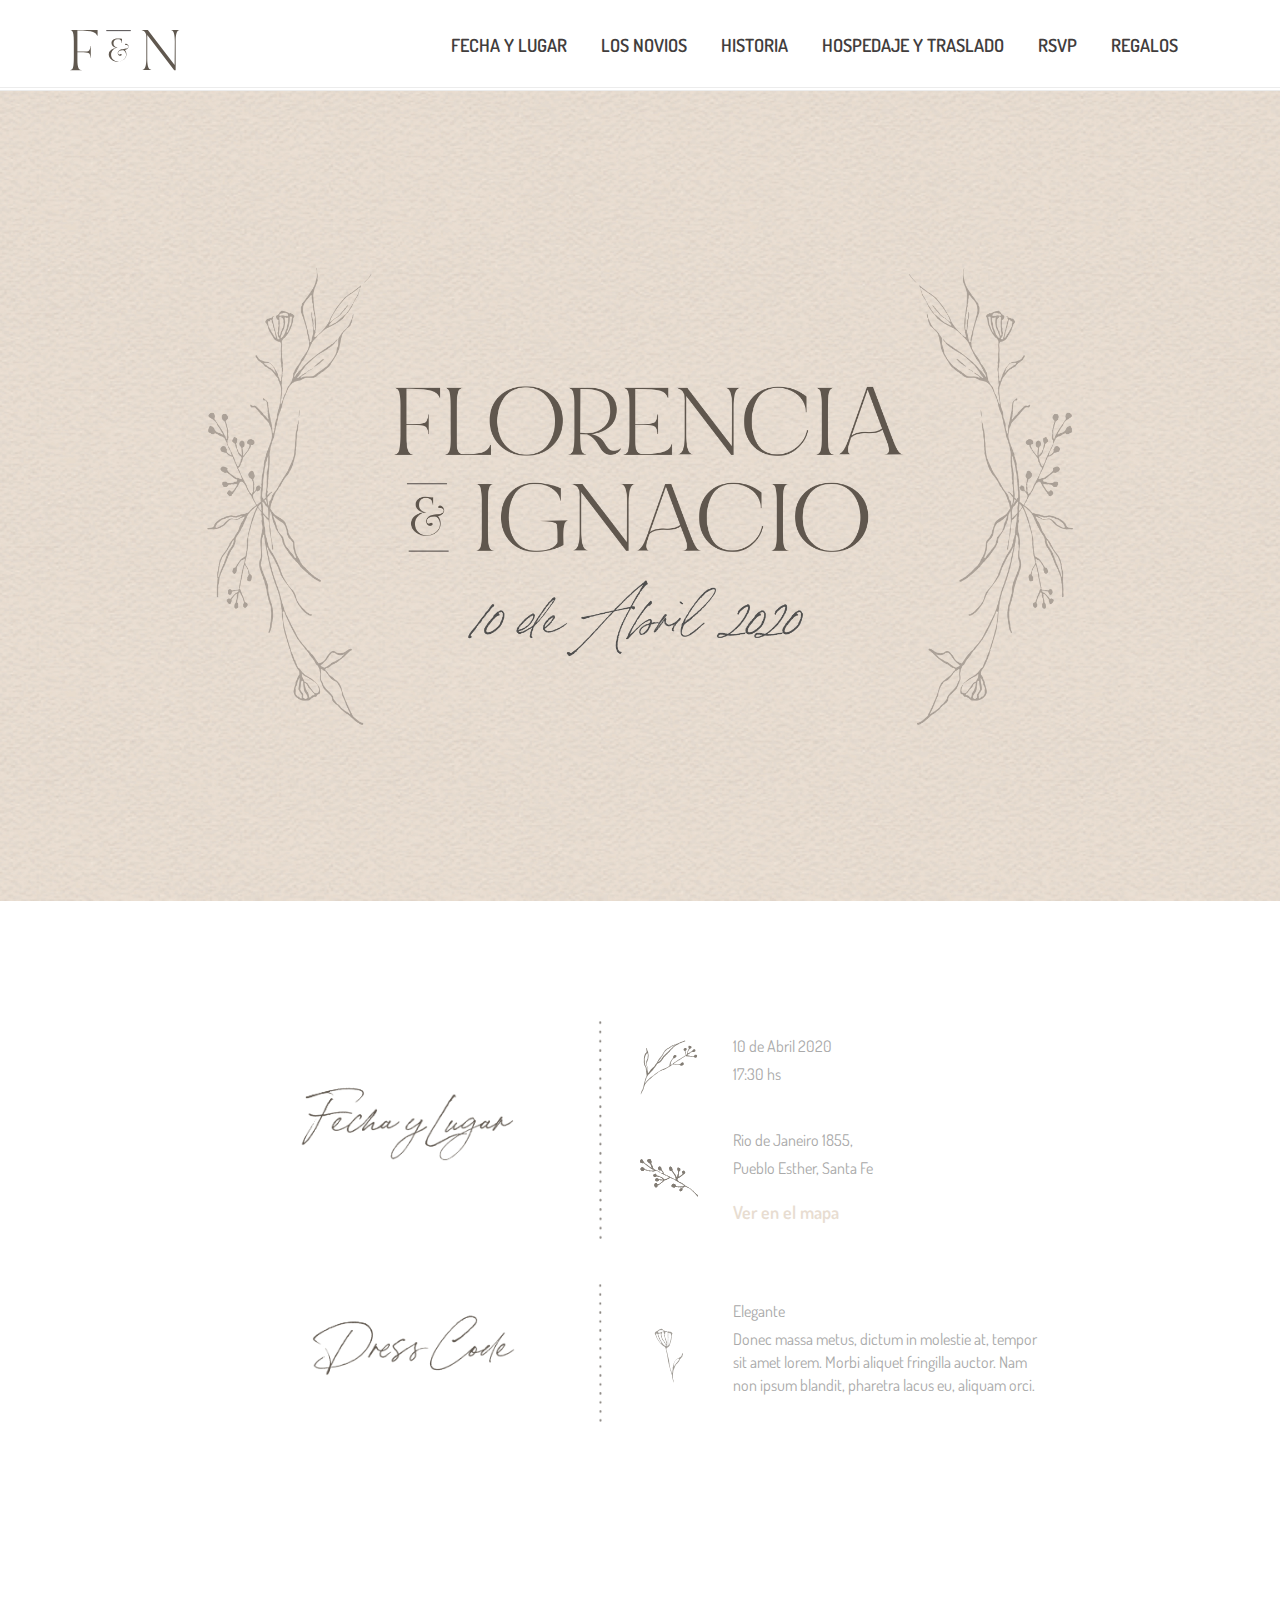
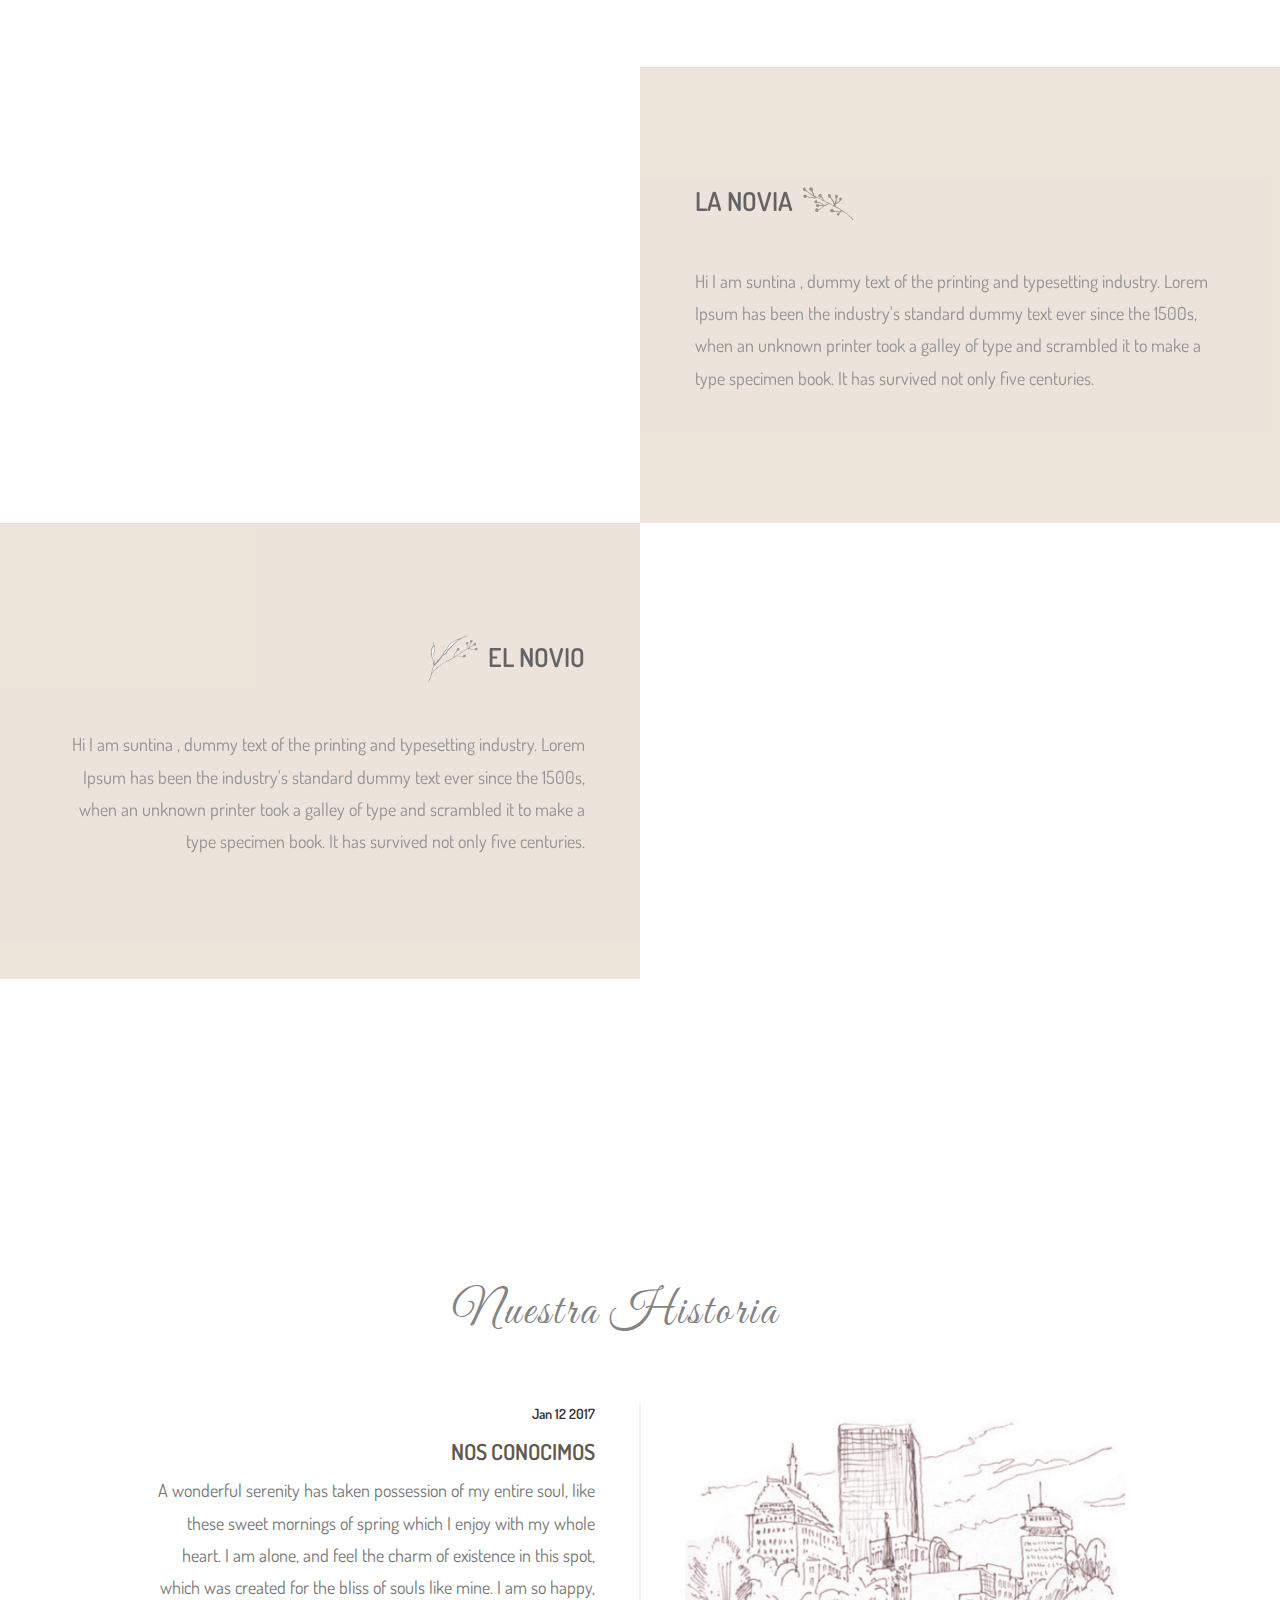
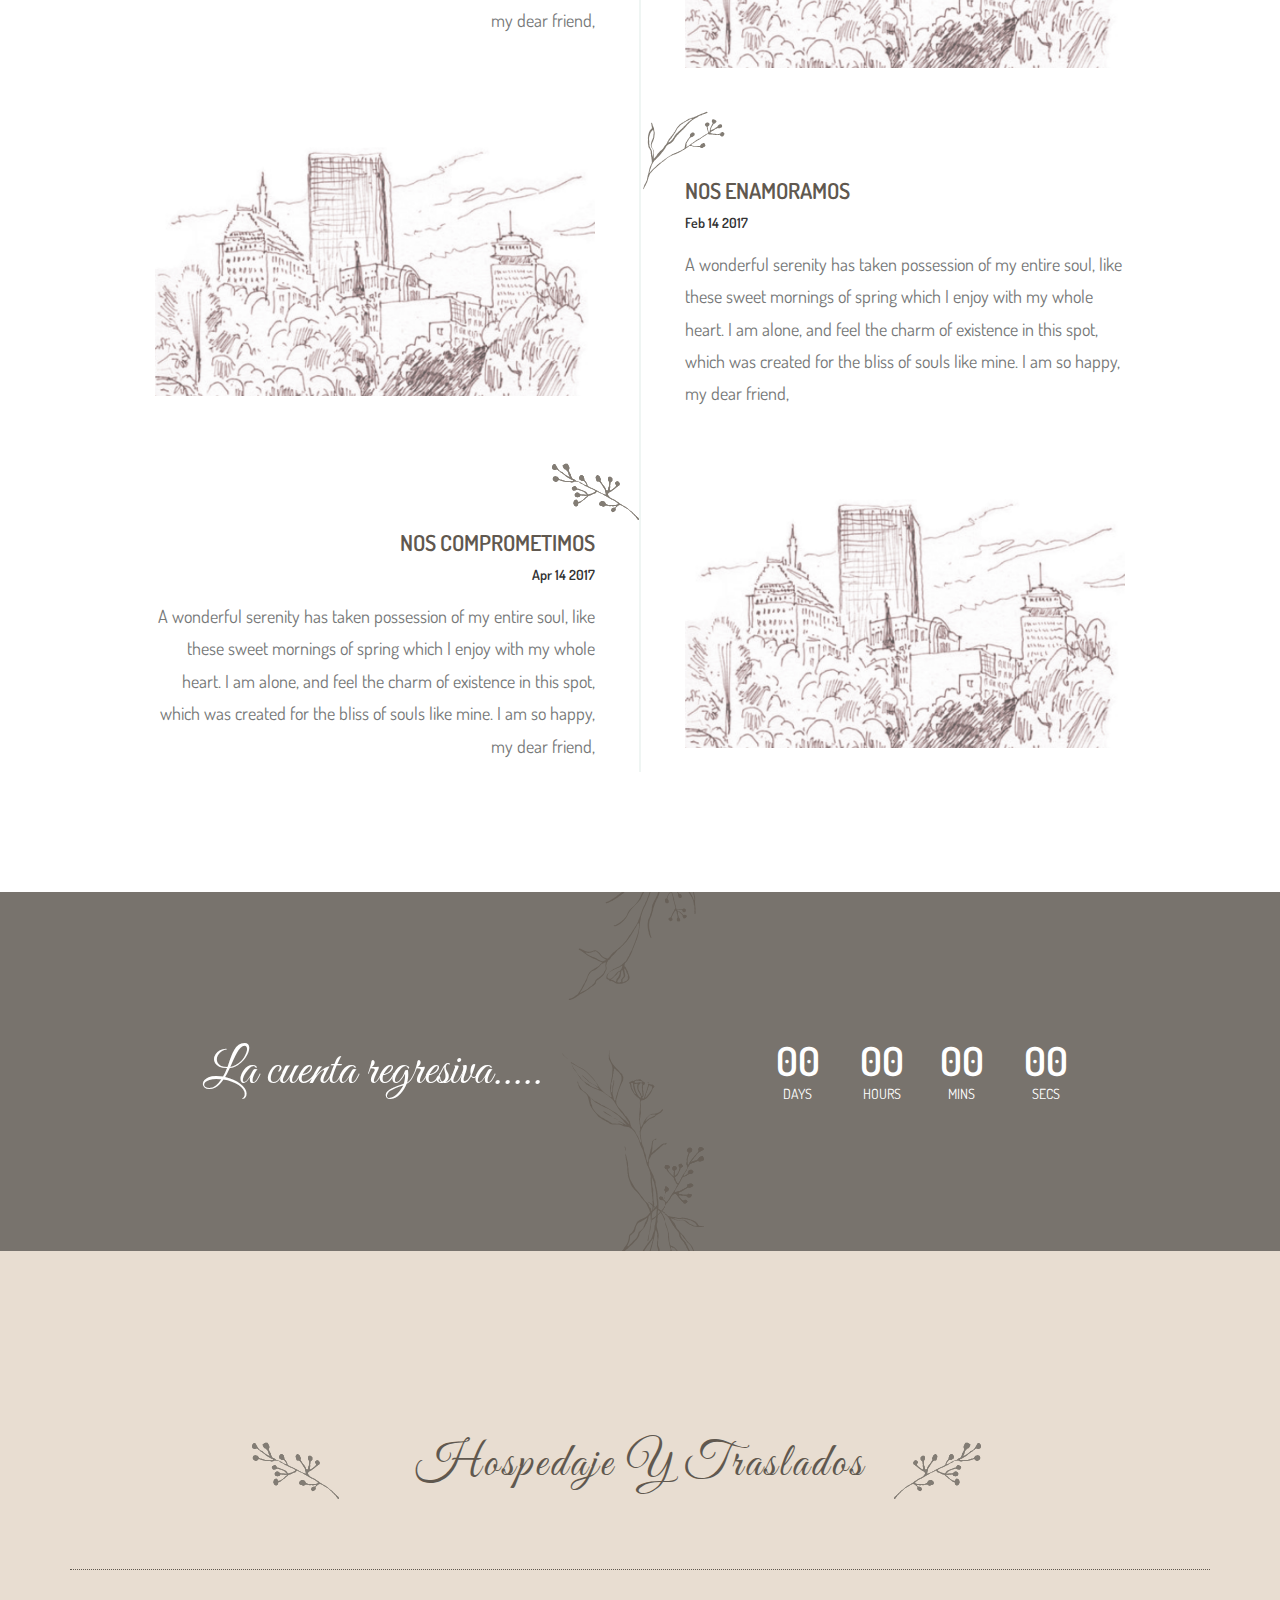
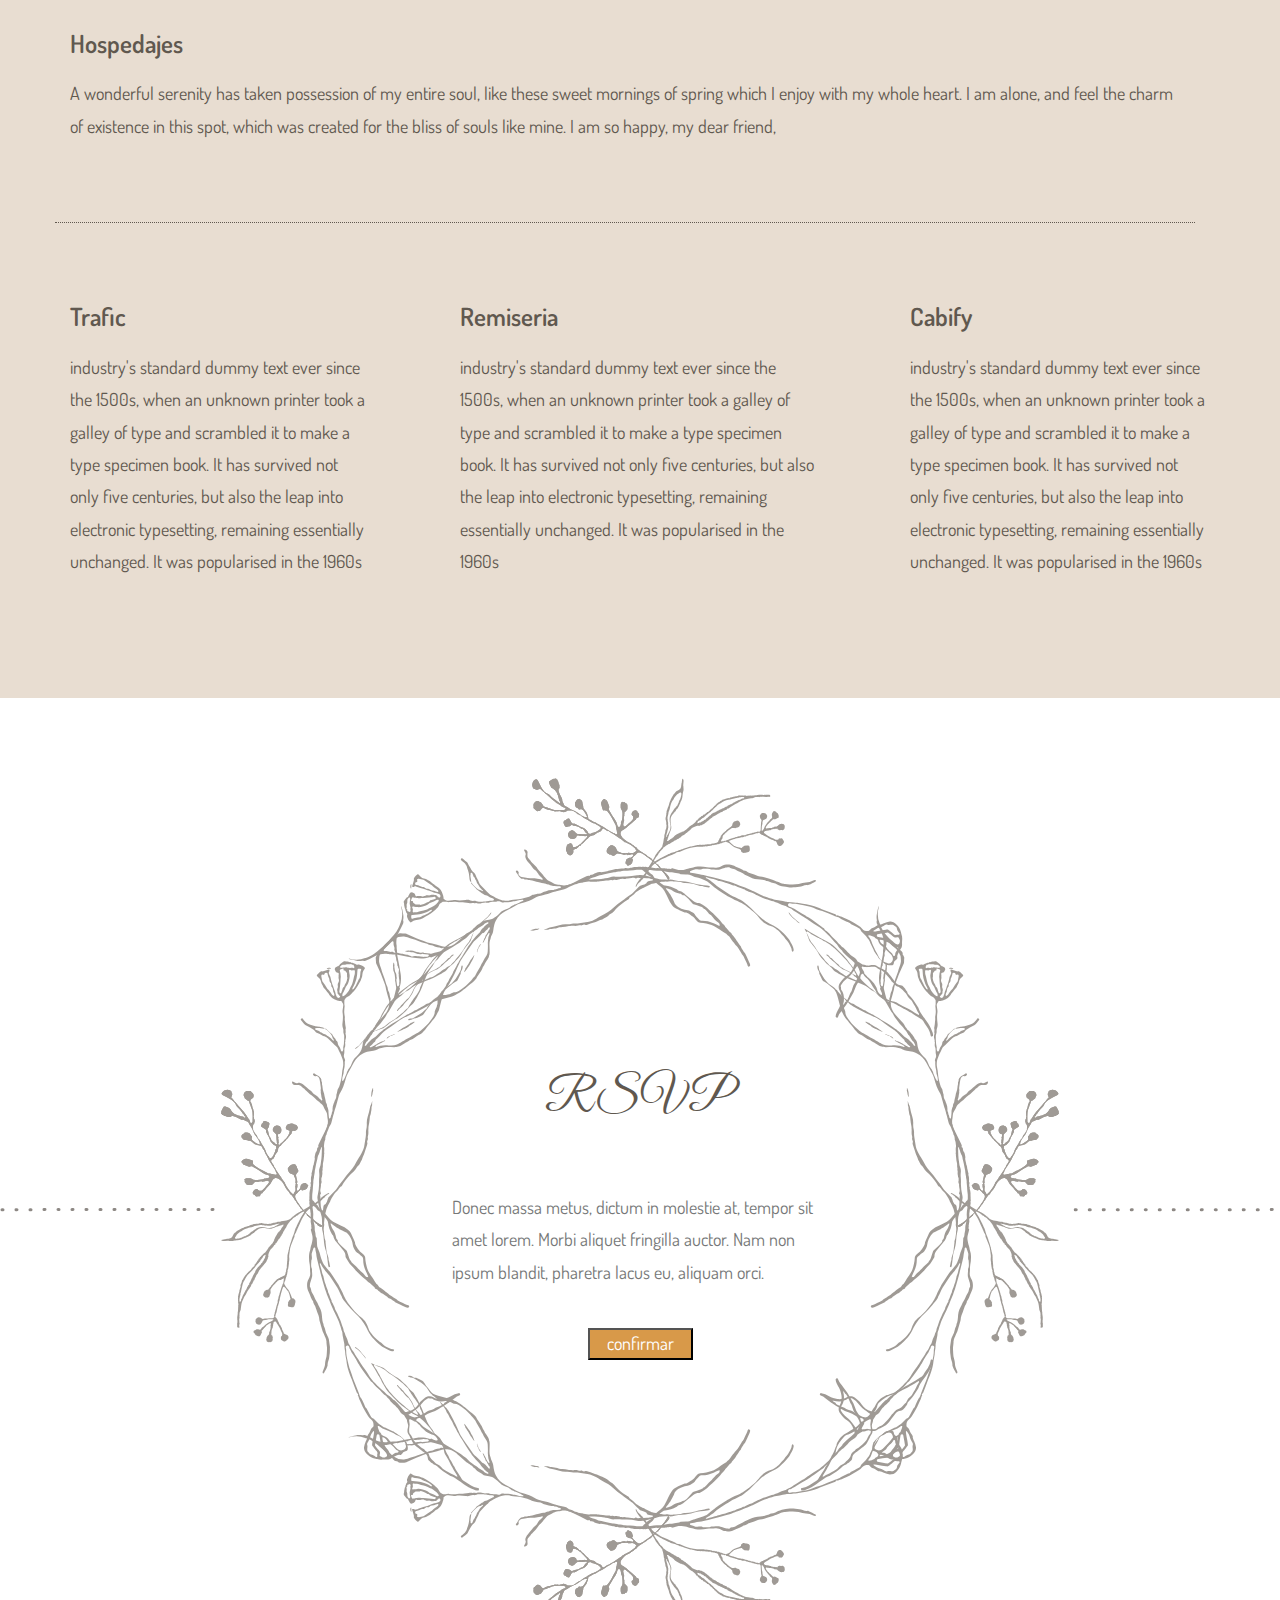
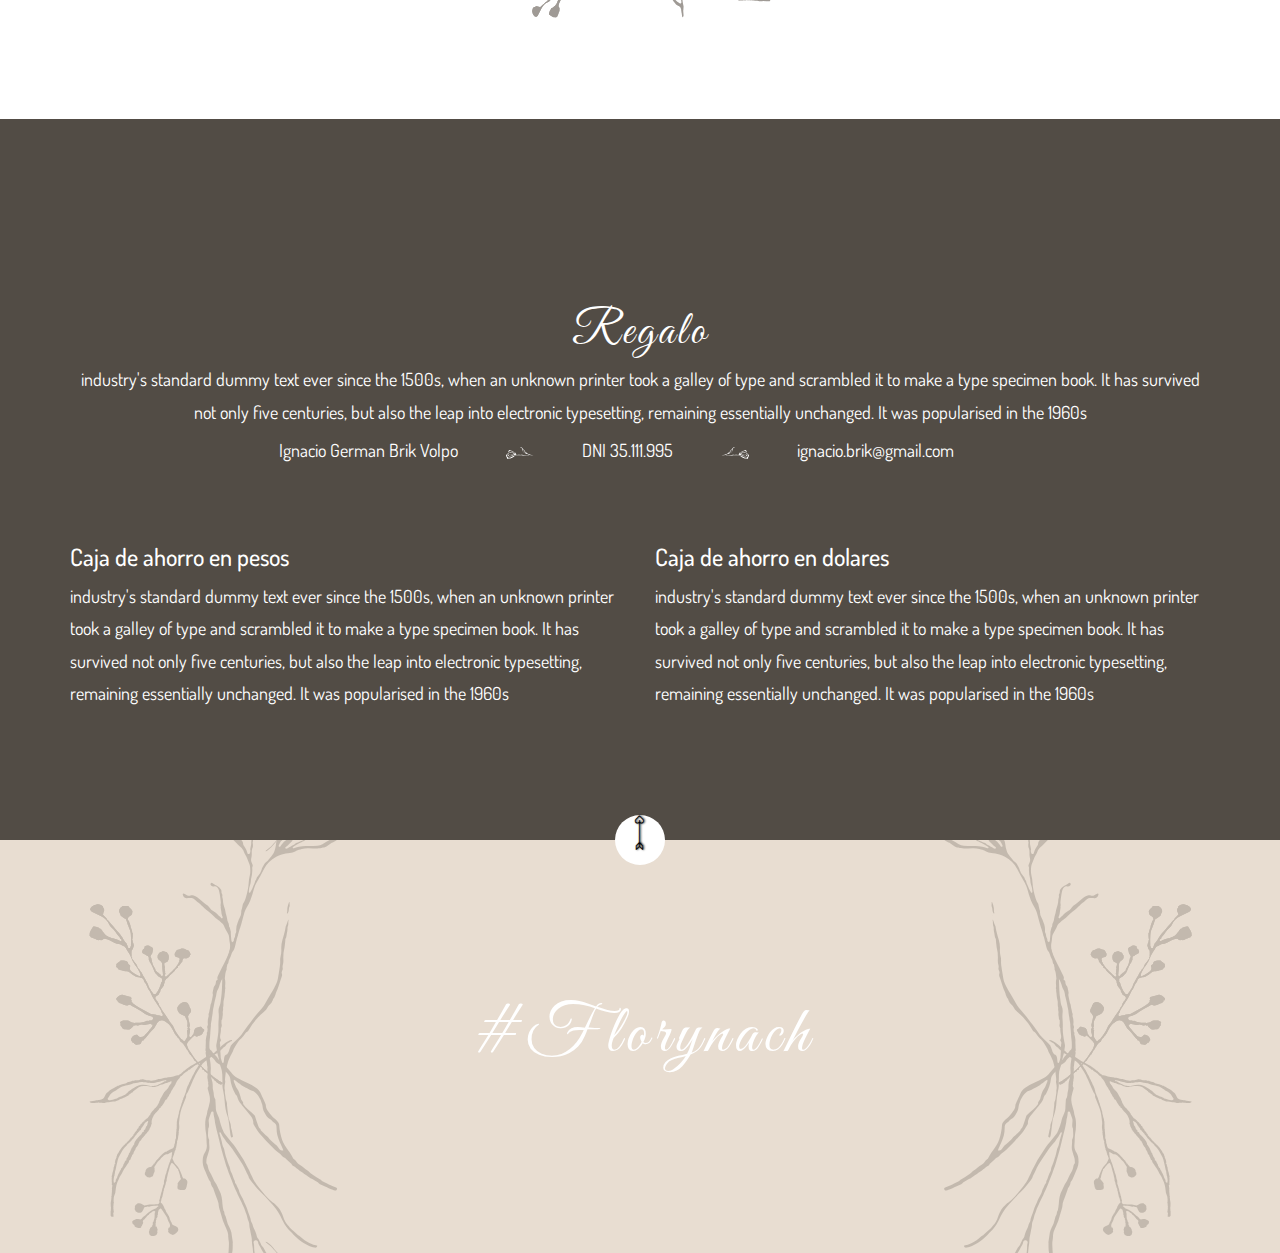
==== index-3.html @ 0162d3ba "Todo los estilos - faltan fotos , texto y fuente" ====
<!DOCTYPE html>
<html lang="en">
<head>
    <!-- Meta Tags -->
    <meta charset="utf-8">
    <meta http-equiv="X-UA-Compatible" content="IE=edge">
    <meta name="viewport" content="width=device-width, initial-scale=1">

    <!-- Page Title -->
    <title> Flor y Nacho </title>

    <!-- Favicon and Touch Icons -->
    <link href="images/favicon/favicon.png" rel="shortcut icon" type="image/png">
    <link href="images/favicon/apple-touch-icon.png" rel="apple-touch-icon">
    <link href="images/favicon/apple-touch-icon-72x72.png" rel="apple-touch-icon" sizes="72x72">
    <link href="images/favicon/apple-touch-icon-114x114.png" rel="apple-touch-icon" sizes="114x114">
    <link href="images/favicon/apple-touch-icon-144x144.png" rel="apple-touch-icon" sizes="144x144">

    <!-- Icon fonts -->
    <link href="css/font-awesome.min.css" rel="stylesheet">
    <link href="css/flaticon.css" rel="stylesheet">

    <!-- Bootstrap core CSS -->
    <link href="css/bootstrap.min.css" rel="stylesheet">

    <!-- Plugins for this template -->
    <link href="css/animate.css" rel="stylesheet">
    <link href="css/owl.carousel.css" rel="stylesheet">
    <link href="css/owl.theme.css" rel="stylesheet">
    <link href="css/slick.css" rel="stylesheet">
    <link href="css/slick-theme.css" rel="stylesheet">
    <link href="css/owl.transitions.css" rel="stylesheet">
    <link href="css/jquery.fancybox.css" rel="stylesheet">
    <link href="css/magnific-popup.css" rel="stylesheet">

    <!-- Custom styles for this template -->
    <link href="css/style.css" rel="stylesheet">

    <!-- HTML5 shim and Respond.js for IE8 support of HTML5 elements and media queries -->
    <!--[if lt IE 9]>
    <script src="https://oss.maxcdn.com/html5shiv/3.7.3/html5shiv.min.js"></script>
    <script src="https://oss.maxcdn.com/respond/1.4.2/respond.min.js"></script>
    <![endif]-->

</head>

<body id="home">

    <!-- start page-wrapper -->
    <div class="page-wrapper">

        <!-- start preloader -->
        <!--<div class="preloader">-->
            <!--<div class="inner">-->
                <!--<span class="icon"><i class="fi flaticon-two"></i></span>-->
            <!--</div>-->
        <!--</div>-->
        <!-- end preloader -->


        <!-- strat music-box -->
        <!--<div class="music-box">-->
            <!--<button class="music-box-toggle-btn">-->
                <!--<i class="fa fa-music"></i>-->
            <!--</button>-->

            <!--<div class="music-holder">-->
                <!--<iframe src="https://w.soundcloud.com/player/?url=https%3A//api.soundcloud.com/tracks/102137206&amp;auto_play=true&amp;hide_related=false&amp;show_comments=true&amp;show_user=true&amp;show_reposts=false&amp;visual=true"></iframe>-->
            <!--</div>-->
        <!--</div>-->
        <!-- end music box -->


        <!-- Start header -->
        <header id="header" class="site-header header-style-2">
            <nav class="navigation navbar navbar-default">
                <div class="container">
                    <div class="navbar-header">
                        <button type="button" class="open-btn">
                            <span class="sr-only">Toggle navigation</span>
                            <span class="icon-bar"></span>
                            <span class="icon-bar"></span>
                            <span class="icon-bar"></span>
                        </button>
                        <div class="couple-logo">
                            <h1><a href="#home"><img src="images/favicon/fn_logo.svg"></a></h1>
                        </div>
                    </div>
                    <div id="navbar" class="navbar-collapse collapse navbar-right navigation-holder">
                        <button class="close-navbar"><i class="fa fa-close"></i></button>
                        <ul class="nav navbar-nav">
                            <li><a href="#events">Fecha y Lugar</a></li>
                            <!--<li><a href="#dresscode">Dress Code</a></li>-->
                            <li><a href="#couple">Los Novios</a></li>
                            <li><a href="#story">Historia</a></li>
                            <li><a href="#getthere">Hospedaje y Traslado</a></li>
                            <li><a href="#rsvp">RSVP</a></li>
                            <li><a href="#regalos">Regalos</a></li>
                            </li>
                        </ul>
                    </div><!-- end of nav-collapse -->
                </div><!-- end of container -->
            </nav>
        </header>
        <!-- end of header -->


        <!-- start of hero -->
        <section class="hero">
            <div class="static-hero"></div>
            <div class="wedding-announcement">
                <!--<div class="couple-name-merried-text">-->
                    <!--<h2 class="wow slideInUp" data-wow-duration="1s">Suntina &amp; Famico</h2>-->
                    <!--<div class="married-text wow fadeIn" data-wow-delay="1s">-->
                        <!--<h4 class="">-->
                        <!--<span class=" wow fadeInUp" data-wow-delay="1.05s">W</span>-->
                        <!--<span class=" wow fadeInUp" data-wow-delay="1.10s">e</span>-->
                        <!--<span class=" wow fadeInUp" data-wow-delay="1.15s">'</span>-->
                        <!--<span class=" wow fadeInUp" data-wow-delay="1.20s">r</span>-->
                        <!--<span class=" wow fadeInUp" data-wow-delay="1.25s">e</span>-->
                        <!--<span>&nbsp;</span>-->
                        <!--<span class=" wow fadeInUp" data-wow-delay="1.30s">g</span>-->
                        <!--<span class=" wow fadeInUp" data-wow-delay="1.35s">e</span>-->
                        <!--<span class=" wow fadeInUp" data-wow-delay="1.40s">t</span>-->
                        <!--<span class=" wow fadeInUp" data-wow-delay="1.45s">t</span>-->
                        <!--<span class=" wow fadeInUp" data-wow-delay="1.50s">i</span>-->
                        <!--<span class=" wow fadeInUp" data-wow-delay="1.55s">n</span>-->
                        <!--<span class=" wow fadeInUp" data-wow-delay="1.60s">g</span>-->
                        <!--<span>&nbsp;</span>-->
                        <!--<span class=" wow fadeInUp" data-wow-delay="1.65s">m</span>-->
                        <!--<span class=" wow fadeInUp" data-wow-delay="1.70s">a</span>-->
                        <!--<span class=" wow fadeInUp" data-wow-delay="1.75s">r</span>-->
                        <!--<span class=" wow fadeInUp" data-wow-delay="1.80s">r</span>-->
                        <!--<span class=" wow fadeInUp" data-wow-delay="1.85s">i</span>-->
                        <!--<span class=" wow fadeInUp" data-wow-delay="1.90s">e</span>-->
                        <!--<span class=" wow fadeInUp" data-wow-delay="1.95s">d</span>-->

                        <!--</h4>-->
                    <!--</div>-->
                    <!--&lt;!&ndash; <i class="fa fa-heart"></i> &ndash;&gt;-->
                <!--</div>-->

                <!--<div class="save-the-date">-->
                    <!--<h4>Save the date</h4>-->
                    <!--<span class="date">25 DEC 2017</span>-->
                <!--</div>-->
            </div>
        </section>
        <!-- end of hero slider -->

        <!-- start events-section -->
        <section class="events-section section-padding" id="events">
                <div class="row">
                    <div class="col col-lg-12">
                        <div class="event">
                            <div class="img-holder">
                                <img src="images/events/img-1.png" alt class="img img-responsive">
                            </div>
                            <div class="details-container">
                                <div class="details-img-text-container">
                                    <img src="images/events/group-11.svg" alt>
                                    <div class="details">
                                        <ul>
                                            <li> 10 de Abril 2020</li>
                                            <li> 17:30 hs</li>
                                        </ul>
                                    </div>
                                </div>
                                <div class="details-img-text-container">
                                    <img src="images/events/group-16.svg" alt>
                                    <div class="details">
                                        <ul>
                                            <li> Rio de Janeiro 1855,</li>
                                            <li> Pueblo Esther, Santa Fe</li>
                                        </ul>
                                        <a class="see-location-btn popup-gmaps" href="https://www.google.com/maps/embed?pb=!1m18!1m12!1m3!1d1671.5862402742919!2d-60.55727867855091!3d-33.07824662904162!2m3!1f0!2f0!3f0!3m2!1i1024!2i768!4f13.1!3m3!1m2!1s0x0%3A0x0!2zMzPCsDA0JzQxLjciUyA2MMKwMzMnMjMuOCJX!5e0!3m2!1ses!2sar!4v1575430864879!5m2!1ses!2sar">
                                            Ver en el mapa
                                        </a>
                                    </div>
                                </div>

                            </div>
                        </div>
                        <div class="event">
                            <div class="img-holder">
                                <img src="images/events/img-2.png" alt class="img img-responsive">
                            </div>
                            <div class="details-container">
                                <div class="details-img-text-container">
                                    <img src="images/events/group-21.svg" alt>
                                    <div class="details">
                                        <ul>
                                            <li> Elegante</li>
                                            <li> Donec massa metus, dictum in molestie at, tempor sit amet lorem. Morbi aliquet fringilla auctor. Nam non ipsum blandit, pharetra lacus eu, aliquam orci.</li>
                                        </ul>
                                    </div>
                                </div>
                            </div>
                        </div>
                    </div>
                </div> <!-- end row -->
            <!--</div> &lt;!&ndash; end container &ndash;&gt;-->
        </section>
        <!-- end events-section -->


        <!-- start wedding-couple-section -->
        <section class="wedding-couple-section section-padding" id="couple">
            <!--<div class="container">-->
                <div class="row">
                    <div class="col col-xs-12">
                        <div class="gb groom">
                            <div class="img-holder wow fadeInLeftSlow">
                                <img src="images/couple/img-1.jpg" alt>
                            </div>
                            <div class="details">
                                <div class="details-inner">
                                    <div class="title-details-girlfriend">
                                        <h3>La Novia</h3>
                                        <img src="images/events/group-16.svg" alt>
                                    </div>
                                    <p>Hi I am suntina , dummy text of the printing and typesetting industry. Lorem Ipsum has been the industry's standard dummy text ever since the 1500s, when an unknown printer took a galley of type and scrambled it to make a type specimen book. It has survived not only five centuries.</p>
                                </div>
                            </div>
                        </div>
                        <div class="gb bride">
                            <div class="details">
                                <div class="details-inner">
                                    <div class="title-details">
                                        <img src="images/events/group-11.svg" alt>
                                        <h3>El Novio</h3>
                                    </div>

                                    <p>Hi I am suntina , dummy text of the printing and typesetting industry. Lorem Ipsum has been the industry's standard dummy text ever since the 1500s, when an unknown printer took a galley of type and scrambled it to make a type specimen book. It has survived not only five centuries.</p>
                                </div>
                            </div>
                            <div class="img-holder wow fadeInRightSlow">
                                <img src="images/couple/img-2.jpg" alt>
                            </div>
                        </div>
                    </div>
                </div> <!-- end row -->
            <!--</div> &lt;!&ndash; end container &ndash;&gt;-->
        </section>
        <!-- end wedding-couple-section -->


        <!--&lt;!&ndash; start count-down-section &ndash;&gt;-->
        <!--<section class="count-down-section section-padding parallax" data-bg-image="images/countdown-bg.jpg" data-speed="7">-->
            <!--<div class="container">-->
                <!--<div class="row">-->
                    <!--<div class="col col-md-4">-->
                        <!--<h2><span>We are waiting for.....</span> The adventure</h2>-->
                    <!--</div>-->
                    <!--<div class="col col-md-7 col-md-offset-1">-->
                        <!--<div class="count-down-clock">-->
                            <!--<div id="clock">-->

                            <!--</div>-->
                        <!--</div>-->
                    <!--</div>-->
                <!--</div> &lt;!&ndash; end row &ndash;&gt;-->
            <!--</div> &lt;!&ndash; end container &ndash;&gt;-->
        <!--</section>-->
        <!--&lt;!&ndash; end count-down-section &ndash;&gt;-->


        <!-- start story-section -->
        <section class="story-section section-padding" id="story">
            <div class="container">
                <div class="row">
                    <div class="col col-xs-12">
                        <div class="section-title">
                            <h2>Nuestra Historia</h2>
                        </div>
                    </div>
                </div> <!-- end section-title -->

                <div class="row">
                    <div class="col col-xs-12">
                        <div class="story-timeline">
                            <div class="row">
                                <div class="col col-md-6">
                                    <div class="story-text right-align-text">
                                        <span class="date">Jan 12 2017</span>
                                        <h3>Nos conocimos</h3>
                                        <p>A wonderful serenity has taken possession of my entire soul, like these sweet mornings of spring which I enjoy with my whole heart. I am alone, and feel the charm of existence in this spot, which was created for the bliss of souls like mine. I am so happy, my dear friend, </p>
                                    </div>
                                </div>
                                <div class="col col-md-6">
                                    <div class="img-holder">
                                        <img src="images/story/img-1.jpg" alt class="img img-responsive">
                                    </div>
                                </div>
                            </div>
                            <div class="row">
                                <div class="col col-md-6">
                                    <div class="img-holder right-align-text">
                                        <img src="images/story/img-1.jpg" alt class="img img-responsive">
                                    </div>
                                </div>
                                <div class="col col-md-6 text-holder">
                                    <span class="heart">
                                        <img src="images/events/group-11.svg" alt>
                                    </span>
                                    <div class="story-text">
                                        <h3>Nos enamoramos</h3>
                                        <span class="date">Feb 14 2017</span>
                                        <p>A wonderful serenity has taken possession of my entire soul, like these sweet mornings of spring which I enjoy with my whole heart. I am alone, and feel the charm of existence in this spot, which was created for the bliss of souls like mine. I am so happy, my dear friend, </p>
                                    </div>
                                </div>
                            </div>
                            <div class="row">
                                <div class="col col-md-6 text-holder right-heart">
                                    <span class="heart second">
                                         <img src="images/events/group-16.svg" alt>
                                    </span>
                                    <div class="story-text right-align-text">
                                        <h3>Nos comprometimos</h3>
                                        <span class="date">Apr 14 2017</span>
                                        <p>A wonderful serenity has taken possession of my entire soul, like these sweet mornings of spring which I enjoy with my whole heart. I am alone, and feel the charm of existence in this spot, which was created for the bliss of souls like mine. I am so happy, my dear friend, </p>
                                    </div>
                                </div>
                                <div class="col col-md-6">
                                    <div class="img-holder right-align-text">
                                        <img src="images/story/img-1.jpg" alt class="img img-responsive">
                                    </div>
                                </div>
                            </div>
                        </div>
                    </div>
                </div> <!-- end row -->
            </div> <!-- end container -->
        </section>
        <!-- end story-section -->

        <!-- start count-down-section -->
        <section class="count-down-section section-padding parallax" data-bg-image="images/countdown-bg.svg" data-speed="7">
            <!--<div class="container">-->
                <div class="row count-container">
                    <div class="">
                        <h2>La cuenta regresiva.....</h2>
                    </div>
                    <div class="">
                        <div class="count-down-clock">
                            <div id="clock">

                            </div>
                        </div>
                    </div>
                </div> <!-- end row -->
            <!--</div> &lt;!&ndash; end container &ndash;&gt;-->
        </section>
        <!-- end count-down-section -->


        <!-- start getting-there-section -->
        <section class="getting-there-section section-padding" id="getthere">
            <div class="container">
                <div class="row">
                    <div class="col col-xs-12">
                        <div class="section-title-white hospedaje">
                            <img src="images/events/group-16.svg" alt>
                            <h2>Hospedaje y traslados</h2>
                            <img src="images/group-16-copy-3.svg" alt>
                        </div>
                    </div>
                </div> <!-- end section-title -->

                <div class="col col-md-12 row content hospedaje">
                    <div>
                        <h3>Hospedajes</h3>
                        <p>A wonderful serenity has taken possession of my entire soul, like these sweet mornings of spring which I enjoy with my whole heart. I am alone, and feel the charm of existence in this spot, which was created for the bliss of souls like mine. I am so happy, my dear friend, </p>
                    </div>
                </div>
                <!--<div class="col col-md-6">-->
                    <!--<iframe src="https://www.google.com/maps/embed?pb=!1m18!1m12!1m3!1d1671.5862402742919!2d-60.55727867855091!3d-33.07824662904162!2m3!1f0!2f0!3f0!3m2!1i1024!2i768!4f13.1!3m3!1m2!1s0x0%3A0x0!2zMzPCsDA0JzQxLjciUyA2MMKwMzMnMjMuOCJX!5e0!3m2!1ses!2sar!4v1575430864879!5m2!1ses!2sar" width="800" height="380" frameborder="0" style="border:0;" allowfullscreen="true"></iframe>-->
                <!--</div>-->

                <div class="row content">
                    <div class="col col-md-4 getting-there-details">
                        <h3>Trafic</h3>
                        <p> industry's standard dummy text ever since the 1500s, when an unknown printer took a galley of type and scrambled it to make a type specimen book. It has survived not only five centuries, but also the leap into electronic typesetting, remaining essentially unchanged. It was popularised in the 1960s</p>
                    </div>
                    <div class="col col-md-4 getting-there-details second">
                        <h3>Remiseria</h3>
                        <p> industry's standard dummy text ever since the 1500s, when an unknown printer took a galley of type and scrambled it to make a type specimen book. It has survived not only five centuries, but also the leap into electronic typesetting, remaining essentially unchanged. It was popularised in the 1960s</p>
                    </div>
                    <div class="col col-md-4 getting-there-details">
                        <h3>Cabify</h3>
                        <p> industry's standard dummy text ever since the 1500s, when an unknown printer took a galley of type and scrambled it to make a type specimen book. It has survived not only five centuries, but also the leap into electronic typesetting, remaining essentially unchanged. It was popularised in the 1960s</p>
                    </div>
                </div> <!-- end row -->
            </div> <!-- end container -->
        </section>
        <!-- end getting-there-section -->


        <!--&lt;!&ndash; start events-section &ndash;&gt;-->
        <!--<section class="events-section section-padding" id="events">-->
            <!--<div class="container">-->
                <!--<div class="row">-->
                    <!--<div class="col col-xs-12">-->
                        <!--<div class="section-title">-->
                            <!--<div class="vertical-line"><span><i class="fi flaticon-two"></i></span></div>-->
                            <!--<h2>Wedding events</h2>-->
                        <!--</div>-->
                    <!--</div>-->
                <!--</div> &lt;!&ndash; end section-title &ndash;&gt;-->

                <!--<div class="row">-->
                    <!--<div class="col col-lg-10 col-lg-offset-1">-->
                        <!--<div class="event">-->
                            <!--<div class="img-holder">-->
                                <!--<img src="images/events/img-1.jpg" alt class="img img-responsive">-->
                            <!--</div>-->
                            <!--<div class="details">-->
                                <!--<h3>The reception</h3>-->
                                <!--<ul>-->
                                    <!--<li><i class="fa fa-map-marker"></i> 32 big bro road, Chanpai, London.</li>-->
                                    <!--<li><i class="fa fa-clock-o"></i> Nov 25 2017, 9AM - 5PM</li>-->
                                <!--</ul>-->
                                <!--<p>when an unknown printer took a galley of type and scrambled it to make a type specimen book. It has survived not only five centuries, but also the leap into electronic typesetting, remaining essentially unchanged. </p>-->
                                <!--<a class="see-location-btn popup-gmaps" href="https://www.google.com/maps/embed?pb=!1m18!1m12!1m3!1d25211.21212385712!2d144.95275648773628!3d-37.82748510398018!2m3!1f0!2f0!3f0!3m2!1i1024!2i768!4f13.1!3m3!1m2!1s0x6ad642af0f11fd81%3A0x5045675218ce7e0!2zTWVsYm91cm5lIFZJQyAzMDA0LCDgpoXgprjgp43gpp_gp43gprDgp4fgprLgpr_gpq_gprzgpr4!5e0!3m2!1sbn!2sbd!4v1503742051881">-->
                                    <!--See location <i class="fa fa-angle-right"></i>-->
                                <!--</a>-->
                            <!--</div>-->
                        <!--</div>-->
                        <!--<div class="event">-->
                            <!--<div class="img-holder">-->
                                <!--<img src="images/events/img-2.jpg" alt class="img img-responsive">-->
                            <!--</div>-->
                            <!--<div class="details">-->
                                <!--<h3>Wedding party</h3>-->
                                <!--<ul>-->
                                    <!--<li><i class="fa fa-map-marker"></i> 32 big bro road, Chanpai, London.</li>-->
                                    <!--<li><i class="fa fa-clock-o"></i> Nov 25 2017, 9AM - 5PM</li>-->
                                <!--</ul>-->
                                <!--<p>when an unknown printer took a galley of type and scrambled it to make a type specimen book. It has survived not only five centuries, but also the leap into electronic typesetting, remaining essentially unchanged. </p>-->
                                <!--<a class="see-location-btn popup-gmaps" href="https://www.google.com/maps/embed?pb=!1m18!1m12!1m3!1d3152.0160484383277!2d144.99053291585201!3d-37.81309307975254!2m3!1f0!2f0!3f0!3m2!1i1024!2i768!4f13.1!3m3!1m2!1s0x6ad642ef89a7e023%3A0xb1353055e38c1ab8!2sNew+York+Tomato+Cafe!5e0!3m2!1sbn!2sbd!4v1503743893919">-->
                                    <!--See location <i class="fa fa-angle-right"></i>-->
                                <!--</a>-->
                            <!--</div>-->
                        <!--</div>-->
                    <!--</div>-->
                <!--</div> &lt;!&ndash; end row &ndash;&gt;-->
            <!--</div> &lt;!&ndash; end container &ndash;&gt;-->
        <!--</section>-->
        <!--&lt;!&ndash; end events-section &ndash;&gt;-->


        <!-- start rsvp-section -->
        <section class="rsvp-section section-padding parallax" data-bg-image="images/group-14.svg" id="rsvp">
            <div class="container">
                <div class="row">
                    <div class="col col-xs-12">
                        <div class="section-title-white">
                            <!--<div class="vertical-line"><span><i class="fi flaticon-two"></i></span></div>-->
                            <h2>RSVP</h2>
                        </div>
                    </div>
                </div> <!-- end section-title -->

                <!--<div class="">-->
                    <div class="text-and-button">
                        <p>Donec massa metus, dictum in molestie at, tempor sit amet lorem. Morbi aliquet fringilla auctor. Nam non ipsum blandit, pharetra lacus eu, aliquam orci. </p>
                        <button class="submit">confirmar</button>
                    </div>
                <!--</div> &lt;!&ndash; end row &ndash;&gt;-->
            </div> <!-- end container -->
        </section>
        <!-- end rsvp-section -->


        <!--&lt;!&ndash; start getting-there-section &ndash;&gt;-->
        <!--<section class="getting-there-section section-padding">-->
            <!--<div class="container">-->
                <!--<div class="row">-->
                    <!--<div class="col col-xs-12">-->
                        <!--<div class="section-title-white">-->
                            <!--<div class="vertical-line"><span><i class="fi flaticon-two"></i></span></div>-->
                            <!--<h2>Getting there</h2>-->
                        <!--</div>-->
                    <!--</div>-->
                <!--</div> &lt;!&ndash; end section-title &ndash;&gt;-->

                <!--<div class="row content">-->
                    <!--<div class="col col-md-6">-->
                        <!--<h3>Transportation</h3>-->
                        <!--<p> industry's standard dummy text ever since the 1500s, when an unknown printer took a galley of type and scrambled it to make a type specimen book. It has survived not only five centuries, but also the leap into electronic typesetting, remaining essentially unchanged. It was popularised in the 1960s</p>-->
                    <!--</div>-->
                    <!--<div class="col col-md-6">-->
                        <!--<h3>Accommodations</h3>-->
                        <!--<p> industry's standard dummy text ever since the 1500s, when an unknown printer took a galley of type and scrambled it to make a type specimen book. It has survived not only five centuries, but also the leap into electronic typesetting, remaining essentially unchanged. It was popularised in the 1960s</p>-->
                    <!--</div>-->
                <!--</div> &lt;!&ndash; end row &ndash;&gt;-->
            <!--</div> &lt;!&ndash; end container &ndash;&gt;-->
        <!--</section>-->
        <!--&lt;!&ndash; end getting-there-section &ndash;&gt;-->


        <!-- start gift-registration-section -->
        <!-- start getting-there-section -->
        <section class="gift-section section-padding" id="regalos">
            <div class="container">
                <div class="row">
                    <div class="col col-xs-12">
                        <div class="section-title-white">
                            <!--<div class="vertical-line"><span><i class="fi flaticon-two"></i></span></div>-->
                            <h2>Regalo</h2>
                            <p> industry's standard dummy text ever since the 1500s, when an unknown printer took a galley of type and scrambled it to make a type specimen book. It has survived not only five centuries, but also the leap into electronic typesetting, remaining essentially unchanged. It was popularised in the 1960s</p>
                            <div class="contact-details">
                                <span>Ignacio German Brik Volpo</span><img src="images/fill-4.svg" alt><span>DNI 35.111.995</span><img src="images/fill-4-copy.svg" alt><span>ignacio.brik@gmail.com</span>
                            </div>
                        </div>
                    </div>
                </div> <!-- end section-title -->

                <div class="row content">
                    <div class="col col-md-6">
                        <h3>Caja de ahorro en pesos</h3>
                        <p> industry's standard dummy text ever since the 1500s, when an unknown printer took a galley of type and scrambled it to make a type specimen book. It has survived not only five centuries, but also the leap into electronic typesetting, remaining essentially unchanged. It was popularised in the 1960s</p>
                    </div>
                    <div class="col col-md-6">
                        <h3>Caja de ahorro en dolares</h3>
                        <p> industry's standard dummy text ever since the 1500s, when an unknown printer took a galley of type and scrambled it to make a type specimen book. It has survived not only five centuries, but also the leap into electronic typesetting, remaining essentially unchanged. It was popularised in the 1960s</p>
                    </div>
                </div> <!-- end row -->
            </div> <!-- end container -->
        </section>
        <!-- end getting-there-section -->
        <!-- end gift-registration-section -->


        <!-- start footer -->
        <footer class="site-footer">
            <div class="back-to-top">
                <a href="#" class="back-to-top-btn"><span><i class="fi flaticon-cupid"></i></span></a>
            </div>
            <div class="container">
                <div class="row">
                    <div class="col col-xs-12">
                        <h2>#florynach</h2>
                    </div>
                </div> <!-- end row -->
            </div> <!-- end container -->
        </footer>
        <!-- end footer -->

    </div>
    <!-- end of page-wrapper -->



    <!-- All JavaScript files
    ================================================== -->
    <script src="js/jquery.min.js"></script>
    <script src="js/bootstrap.min.js"></script>

    <!-- Plugins for this template -->
    <script src="js/jquery-plugin-collection.js"></script>

    <!-- Custom script for this template -->
    <script src="js/script.js"></script>
</body>
</html>
---- css/flaticon.css ----
/*
  	Flaticon icon font: Flaticon
  	Creation date: 29/08/2017 08:28
  	*/

@font-face {
  font-family: "Flaticon";
  src: url("../fonts/Flaticon.eot");
  src: url("../fonts/Flaticon.eot?#iefix") format("embedded-opentype"),
       url("../fonts/Flaticon.woff") format("woff"),
       url("../fonts/Flaticon.ttf") format("truetype"),
       url("../fonts/Flaticon.svg#Flaticon") format("svg");
  font-weight: normal;
  font-style: normal;
}

@media screen and (-webkit-min-device-pixel-ratio:0) {
  @font-face {
    font-family: "Flaticon";
    src: url("../fonts/Flaticon.svg#Flaticon") format("svg");
  }
}

[class^="flaticon-"]:before, [class*=" flaticon-"]:before,
[class^="flaticon-"]:after, [class*=" flaticon-"]:after {   
  font-family: Flaticon;
        font-size: 20px;
font-style: normal;
margin-left: 20px;
}

.flaticon-arrows-3:before { content: "\f100"; }
.flaticon-up-arrow-1:before { content: "\f101"; }
.flaticon-arrows-2:before { content: "\f102"; }
.flaticon-arrows-1:before { content: "\f103"; }
.flaticon-arrow-1:before { content: "\f104"; }
.flaticon-arrows:before { content: "\f105"; }
.flaticon-arrow:before { content: "\f106"; }
.flaticon-indian-arrow-with-heart-shape:before { content: "\f107"; }
.flaticon-cupid:before { content: "\f108"; }
.flaticon-heart-direction-up:before { content: "\f109"; }
.flaticon-up-arrow:before { content: "\f10a"; }
.flaticon-shape-1:before { content: "\f10b"; }
.flaticon-two:before { content: "\f10c"; }
.flaticon-shapes-2:before { content: "\f10d"; }
.flaticon-shapes-1:before { content: "\f10e"; }
.flaticon-shapes:before { content: "\f10f"; }
.flaticon-shape:before { content: "\f110"; }
.flaticon-heart-black-shape-for-love:before { content: "\f111"; }
.flaticon-hearts-outline-icon:before { content: "\f112"; }
.flaticon-favorite-heart-button:before { content: "\f113"; }
.flaticon-heart:before { content: "\f114"; }
---- css/style.css ----
/*------------------------------------------------------------------
[Master Stylesheet]
Theme Name:
Version:        1.0.0
Author:         themexriver
URL:            http://themeforest.net/user/themexriver
-------------------------------------------------------------------*/
/*--------------------------------------------------------------
>>> TABLE OF CONTENTS:
----------------------------------------------------------------
#0.1	Theme Reset Style
#0.2	Global Elements
#0.3	header
#0.4	hero-slider
#0.5	footer
#0.6	wedding-couple-section
#0.7	count-down-section
#0.8	story-section
#0.9	cta
#1.0	events-section
#1.1	inportant-people-section
#1.2	gallery-section
#1.3	rsvp-section
#1.4	getting-there-section
#1.5	gift-registration-section

----------------------------------------------------------------*/
/*---------------------------
	Fonts
----------------------------*/
@import url("https://fonts.googleapis.com/css?family=Dosis:400,600,700|Great+Vibes");
/*--------------------------------------------------------------
#0.1    Theme Reset Style
--------------------------------------------------------------*/
html {
  font-size: 18px;
}

body {
  font-family: "Dosis", sans-serif;
  background-color: #fff;
  font-size: 18px;
  font-size: 1rem;
  -webkit-font-smoothing: antialiased;
  overflow-x: hidden;
}

@media (max-width: 1199px) {
  body {
    font-size: 17px;
    font-style: 0.94444rem;
  }
}

@media (max-width: 991px) {
  body {
    font-size: 16px;
    font-style: 0.88889rem;
  }
}

p {
  color: #767878;
  line-height: 1.8em;
}

h1,
h2,
h3,
h4,
h5,
h6 {
  color: #6e6e6e;
}

ul {
  list-style-type: none;
  padding-left: 0;
  margin: 0;
}

a {
  text-decoration: none;
  -webkit-transition: all 0.2s;
  -moz-transition: all 0.2s;
  -o-transition: all 0.2s;
  -ms-transition: all 0.2s;
  transition: all 0.2s;
}

a:hover,
a:focus {
  text-decoration: none;
}

/*--------------------------------------------------------------
#0.2    Global Elements
--------------------------------------------------------------*/
.page-wrapper {
  position: relative;
  overflow: hidden;
}

.wow {
  visibility: hidden;
}

.fi:before {
  margin: 0;
}

.section-padding {
  padding: 120px 0;
}

@media (max-width: 1199px) {
  .section-padding {
    padding: 100px 0;
  }
}

@media (max-width: 991px) {
  .section-padding {
    padding: 80px 0;
  }
}

/** for popup image ***/
.mfp-wrap {
  background-color: rgba(0, 0, 0, 0.9);
  z-index: 99999;
}

.mfp-with-zoom .mfp-container,
.mfp-with-zoom.mfp-bg {
  opacity: 0;
  -webkit-backface-visibility: hidden;
  -webkit-transition: all 0.3s ease-out;
  -moz-transition: all 0.3s ease-out;
  -o-transition: all 0.3s ease-out;
  transition: all 0.3s ease-out;
}

.mfp-with-zoom.mfp-ready .mfp-container {
  opacity: 1;
}

.mfp-with-zoom.mfp-ready.mfp-bg {
  opacity: 0.8;
}

.mfp-with-zoom.mfp-removing .mfp-container,
.mfp-with-zoom.mfp-removing.mfp-bg {
  opacity: 0;
}

.mfp-iframe-holder {
  background: #1a1a1a;
  width: 100%;
  height: 100%;
  position: fixed;
  left: 0;
  top: 0;
}

/*** for fancybox video ***/
.fancybox-overlay {
  background: rgba(0, 0, 0, 0.9);
  z-index: 9999 !important;
}

.fancybox-wrap {
  z-index: 99999 !important;
}

/*** validate rsvp form ***/
.validate-rsvp-form .success-error-message {
  margin: 15px 0 0;
}

.validate-rsvp-form label.error {
  color: red;
  margin: 5px 0 0 0;
}

.validate-rsvp-form #loader {
  display: none;
}

.validate-rsvp-form #loader i {
  font-size: 20px;
  color: #fff;
}

.validate-rsvp-form #success,
.validate-rsvp-form #error {
  width: 100%;
  color: #fff;
  padding: 5px 10px;
  font-size: 16px;
  text-align: center;
  display: none;
}

@media (max-width: 767px) {
  .validate-rsvp-form #success,
  .validate-rsvp-form #error {
    font-size: 15px;
  }
}

.validate-rsvp-form #success {
  background-color: green;
  margin-bottom: 5px;
}

.validate-rsvp-form #error {
  background-color: red;
}

/*** music box ***/
.music-box {
  position: fixed;
  width: 300px;
  height: 160px;
  z-index: 120;
  bottom: 30px;
  right: 30px;
}

@media (max-width: 991px) {
  .music-box {
    width: 250px;
    height: 120px;
    right: auto;
    left: 30px;
  }
}

.music-box .music-holder {
  width: 100%;
  height: 100%;
  position: absolute;
  right: 0;
  top: -30px;
  visibility: hidden;
  opacity: 0;
  -webkit-transition: all 0.5s ease-out;
  -o-transition: all 0.5s ease-out;
  transition: all 0.5s ease-out;
}

.music-box .music-holder iframe {
  width: 100%;
  height: 100%;
}

.music-box button {
  background: rgba(0, 0, 0, 0.1);
  width: 40px;
  height: 40px;
  line-height: 37px;
  font-size: 18px;
  font-size: 1rem;
  color: #e8ddd1;
  border: 1px solid #e6e6e6;
  outline: 0;
  padding: 0;
  margin: 0;
  position: absolute;
  right: 0;
  bottom: 0;
  -webkit-border-radius: 50%;
  -moz-border-radius: 50%;
  -o-border-radius: 50%;
  -ms-border-radius: 50%;
  border-radius: 50%;
}

@media (max-width: 991px) {
  .music-box button {
    right: auto;
    left: 0;
  }
}

.music-box .toggle-music-box {
  top: -50px;
  visibility: visible;
  opacity: 1;
}

/*** scrollbar style for chrome ***/
::-webkit-scrollbar {
  width: 10px;
}

::-webkit-scrollbar-track {
  background-color: #ccc;
}

::-webkit-scrollbar-thumb {
  background-color: #e8ddd1;
  -webkit-border-radius: 5px;
  -moz-border-radius: 5px;
  -o-border-radius: 5px;
  -ms-border-radius: 5px;
  border-radius: 5px;
}

/*** spirit-header ***/
.spirit-header {
  position: relative;
  z-index: 100;
}

.ripple,
.particleground,
.video-player,
.surface-shader {
  width: 100%;
  height: 100%;
  position: absolute;
  left: 0;
  top: 0;
  z-index: 100;
}

.video-player:before {
  content: "";
  background-color: rgba(94, 154, 142, 0.5);
  width: 100%;
  height: 100%;
  position: absolute;
  left: 0;
  top: 0;
  z-index: 100;
}

.section-title, .section-title-white {
  text-align: center;
  margin-bottom: 60px;
  position: relative;
}

.section-title, .section-title-white span {
  text-align: center;
  margin-bottom: 60px;
  position: relative;
  padding-right: 48px;
}

.section-title, .section-title-white img {
  padding-right: 48px;
}


@media (max-width: 767px) {
  .section-title, .section-title-white {
    margin-bottom: 50px;
  }
}

.section-title .vertical-line, .section-title-white .vertical-line {
  width: 18px;
  height: 42px;
  top: 0;
}

@media (max-width: 991px) {

  .section-title, .section-title-white.hospedaje {
    display: flex;
  }

  .section-title, .section-title-white.hospedaje img {
    padding: 0px;
    max-width: 60px;
  }

  .section-title .vertical-line, .section-title-white .vertical-line {
    height: 35px;
  }
}

.section-title .vertical-line, .section-title-white .vertical-line,
.section-title .vertical-line span, .section-title-white .vertical-line span {
  position: absolute;
  left: 50%;
  -webkit-transform: translateX(-50%);
  -moz-transform: translateX(-50%);
  -o-transform: translateX(-50%);
  -ms-transform: translateX(-50%);
  transform: translateX(-50%);
}

.section-title .vertical-line span, .section-title-white .vertical-line span {
  background: rgba(94, 154, 142, 0.2);
  width: 2px;
  height: 42px;
  top: 17px;
}

@media (max-width: 991px) {
  .section-title .vertical-line span, .section-title-white .vertical-line span {
    height: 35px;
  }
}

@media (max-width: 767px) {
  .section-title .vertical-line span, .section-title-white .vertical-line span {
    height: 30px;
    top: 15px;
  }
}

.section-title .vertical-line span i, .section-title-white .vertical-line span i {
  position: absolute;
  left: -34px;
  top: -63px;
}

@media (max-width: 991px) {
  .section-title .vertical-line span i, .section-title-white .vertical-line span i {
    left: -28px;
    top: -54px;
  }
}

.section-title .vertical-line span i:before, .section-title-white .vertical-line span i:before {
  margin: 0;
  font-size: 65px;
  font-size: 3.61111rem;
  color: #e8ddd1;
  opacity: 0.6;
}

@media (max-width: 991px) {
  .section-title .vertical-line span i:before, .section-title-white .vertical-line span i:before {
    font-size: 55px;
    font-size: 3.05556rem;
  }
}

.section-title .vertical-line:before, .section-title-white .vertical-line:before {
  content: "";
  background: rgba(94, 154, 142, 0.2);
  width: 45px;
  height: 2px;
  top: 16px;
  position: absolute;
  left: 50%;
  -webkit-transform: translateX(-50%);
  -moz-transform: translateX(-50%);
  -o-transform: translateX(-50%);
  -ms-transform: translateX(-50%);
  transform: translateX(-50%);
}

@media (max-width: 991px) {
  .section-title .vertical-line:before, .section-title-white .vertical-line:before {
    width: 40px;
    height: 2px;
  }
}

.section-title h2, .section-title-white h2 {
  font-family: "Great Vibes", cursive;
  /*background-color: rgba(94, 154, 142, 0.1);*/
  font-size: 46px;
  font-size: 2.55556rem;
  color: #848383;
  margin: 59px 0 0;
  padding: 10px 25px 5px;
  /*border-top: 2px solid rgba(94, 154, 142, 0.1);*/
  /*border-bottom: 2px solid rgba(94, 154, 142, 0.1);*/
  display: inline-block;
  text-transform: capitalize;
  letter-spacing: 3px;
}

@media (max-width: 1199px) {
  .section-title h2, .section-title-white h2 {
    font-size: 40px;
    font-size: 2.22222rem;
  }
}

@media (max-width: 991px) {
  .section-title h2, .section-title-white h2 {
    font-size: 35px;
    font-size: 1.94444rem;
    margin-top: 52px;
  }
}

@media (max-width: 767px) {
  .section-title h2, .section-title-white h2 {
    font-size: 30px;
    font-size: 1.66667rem;
    padding: 8px 10px 3px;
    letter-spacing: 1px;
  }
}

@media (max-width: 767px) {
  .section-title h2, .section-title-white h2 {
    margin-top: 45px;
  }
}

.section-title-white .vertical-line span {
  background: rgba(255, 255, 255, 0.2);
}

.section-title-white .vertical-line span i:before {
  margin: 0;
  font-size: 65px;
  color: #fff;
  opacity: 0.4;
}

.section-title-white .vertical-line:before, .section-title-white .vertical-line:after {
  background: rgba(255, 255, 255, 0.2);
}

.section-title-white .vertical-line:after {
  background: #fff;
}

.section-title-white h2 {
  color: #60584f;
  /*background-color: rgba(255, 255, 255, 0.1);*/
  /*border-top: 2px solid rgba(255, 255, 255, 0.1);*/
  /*border-bottom: 2px solid rgba(255, 255, 255, 0.1);*/
}

.theme-btn {
  background-color: #e8ddd1;
  line-height: 0.66em;
  color: #fff;
  padding: 15px;
  border: 0;
  -webkit-border-radius: 0;
  -moz-border-radius: 0;
  -o-border-radius: 0;
  -ms-border-radius: 0;
  border-radius: 0;
  text-transform: uppercase;
}

.theme-btn:hover, .theme-btn:focus, .theme-btn:active {
  background-color: #548a7f;
  color: #fff;
}

@media (max-width: 767px) {
  .theme-btn {
    padding: 12px;
    font-size: 13px;
  }
}

.form input,
.form textarea,
.form select {
  border-color: #bfbfbf;
  border-radius: 0;
  outline: 0;
  -webkit-box-shadow: none;
  box-shadow: none;
  color: #595959;
}

.form input:focus,
.form textarea:focus,
.form select:focus {
  border-color: #e8ddd1;
  -webkit-box-shadow: 0 0 5px 0 #7cafa5;
  -moz-box-shadow: 0 0 5px 0 #7cafa5;
  -o-box-shadow: 0 0 5px 0 #7cafa5;
  -ms-box-shadow: 0 0 5px 0 #7cafa5;
  box-shadow: 0 0 5px 0 #7cafa5;
}

.form ::-webkit-input-placeholder {
  font-style: 18px;
  font-style: italic;
  color: #595959;
}

.form :-moz-placeholder {
  font-style: 18px;
  font-style: italic;
  color: #595959;
}

.form ::-moz-placeholder {
  font-style: 18px;
  font-style: italic;
  color: #595959;
}

.form :-ms-input-placeholder {
  font-style: 18px;
  font-style: italic;
  color: #595959;
}

.form select {
  background: url(../images/select-icon.png) no-repeat right center;
  display: inline-block;
  -webkit-appearance: none;
  -moz-appearance: none;
  -ms-appearance: none;
  appearance: none;
  cursor: pointer;
}

.form select::-ms-expand {
  /* for IE 11 */
  display: none;
}

.social-links {
  overflow: hidden;
}

.social-links li {
  float: left;
}

.social-links li a {
  display: block;
  color: #fff;
  text-align: center;
}

.social-links li a:hover {
  background-color: #e8ddd1;
}

.page-title {
  background: url("../images/page-title.jpg") center center/cover no-repeat local;
  height: 300px;
  text-align: center;
  position: relative;
  display: table;
  width: 100%;
}

@media (max-width: 1199px) {
  .page-title {
    height: 250px;
  }
}

.page-title:before {
  content: "";
  background-color: rgba(0, 0, 0, 0.8);
  width: 100%;
  height: 100%;
  position: absolute;
  left: 0;
  top: 0;
}

.page-title .container {
  width: 100%;
  vertical-align: middle;
  display: table-cell;
}

.page-title h2,
.page-title ol {
  color: #fff;
}

.page-title h2 {
  font-size: 55px;
  font-size: 3.05556rem;
  font-weight: 600;
  margin: 0 0 0.5em;
  text-transform: uppercase;
}

@media (max-width: 1199px) {
  .page-title h2 {
    font-size: 45px;
    font-size: 2.5rem;
  }
}

@media (max-width: 767px) {
  .page-title h2 {
    font-size: 40px;
    font-size: 2.22222rem;
  }
}

.page-title .breadcrumb {
  background-color: transparent;
  padding: 0;
  margin: 0;
  text-align: center;
}

.page-title .breadcrumb a {
  color: #fff;
}

.page-title .breadcrumb ul {
  display: inline-block;
}

.page-title .breadcrumb ul li {
  font-size: 18px;
  font-size: 1rem;
  color: #e8ddd1;
  float: left;
  position: relative;
}

@media (max-width: 1199px) {
  .page-title .breadcrumb ul li {
    font-size: 16px;
    font-size: 0.88889rem;
  }
}

.page-title .breadcrumb ul > li + li {
  padding-left: 20px;
  margin-left: 20px;
}

@media (max-width: 1199px) {
  .page-title .breadcrumb ul > li + li {
    padding-left: 15px;
    margin-left: 15px;
  }
}

.page-title .breadcrumb ul > li + li:before {
  content: "/";
  position: absolute;
  left: -5px;
  top: 2px;
  color: #fff;
}

.preloader {
  background-color: #fff;
  width: 100%;
  height: 100%;
  position: fixed;
  left: 0;
  top: 0;
  z-index: 1000;
}

.preloader .inner {
  position: absolute;
  left: 50%;
  top: 50%;
  -webkit-transform: translate(-50%, -50%);
  -moz-transform: translate(-50%, -50%);
  -o-transform: translate(-50%, -50%);
  -ms-transform: translate(-50%, -50%);
  transform: translate(-50%, -50%);
}

.preloader .icon {
  display: block;
  width: 90px;
  height: 90px;
  position: relative;
}

.preloader .icon:before {
  content: "";
  width: 100%;
  height: 100%;
  position: absolute;
  left: 0;
  top: 0;
  border: 5px solid #f1f1f1;
  border-top: 5px solid #e8ddd1;
  border-radius: 50%;
  -webkit-animation: rotating 1s linear infinite;
  animation: rotating 1s linear infinite;
}

.preloader .icon i {
  position: absolute;
  left: 50%;
  top: 50%;
  -webkit-transform: translate(-50%, -50%);
  -moz-transform: translate(-50%, -50%);
  -o-transform: translate(-50%, -50%);
  -ms-transform: translate(-50%, -50%);
  transform: translate(-50%, -50%);
}

.preloader .icon i:before {
  font-size: 55px;
  font-size: 3.05556rem;
  color: #e8ddd1;
}

@-webkit-keyframes rotating {
  from {
    -webkit-transform: rotate(0deg);
    transform: rotate3d(0deg);
  }
  to {
    -webkit-transform: rotate(360deg);
    transform: rotate(360deg);
  }
}

@keyframes rotating {
  from {
    -webkit-transform: rotate(0deg);
    transform: rotate3d(0deg);
  }
  to {
    -webkit-transform: rotate(360deg);
    transform: rotate(360deg);
  }
}

/*sidebar*/
.blog-sidebar {
  background-color: #fff;
  padding: 0 25px 0 75px;
  /*search-widget*/
  /*categories-widget*/
  /*popular-posts-widget*/
  /*popular-tags*/
}

@media (max-width: 1199px) {
  .blog-sidebar {
    padding: 0 0 0 35px;
  }
}

@media (max-width: 991px) {
  .blog-sidebar {
    max-width: 450px;
    padding: 0 15px;
    margin-top: 80px;
  }
}

@media (max-width: 767px) {
  .blog-sidebar {
    margin-top: 70px;
  }
}

.blog-sidebar .widget {
  margin-bottom: 50px;
}

.blog-sidebar .widget:last-child {
  margin-bottom: 0;
}

.blog-sidebar .widget h3 {
  font-size: 18px;
  font-size: 1rem;
  font-weight: 600;
  color: #3e3e3e;
  line-height: 0.86em;
  text-transform: uppercase;
  margin: 0 0 1.42em;
}

.blog-sidebar .widget input {
  border: 1px solid #dcdddd;
  border-radius: 0;
  -webkit-box-shadow: none;
  box-shadow: none;
  padding-right: 50px;
}

.blog-sidebar .search-widget form {
  position: relative;
}

.blog-sidebar .search-widget button {
  background-color: transparent;
  position: absolute;
  right: 1px;
  top: 1px;
  border: 0;
  border-radius: 0;
}

.blog-sidebar .search-widget button:hover,
.blog-sidebar .blog-sidebar .search-widget button:focus {
  background-color: transparent;
  border: 0;
  outline: 0;
  -webkit-box-shadow: none;
  box-shadow: none;
}

.blog-sidebar .search-widget button i {
  color: #858686;
}

.blog-sidebar .categories-widget ul li {
  border-bottom: 1px solid #dcdddd;
}

.blog-sidebar .categories-widget ul li a {
  font-size: 16px;
  font-size: clac-rem-value(16);
  display: block;
  color: #777778;
  padding: 5px 0 5px 25px;
  position: relative;
}

.blog-sidebar .categories-widget ul li:first-child a {
  padding-top: 0;
}

.blog-sidebar .categories-widget ul li a:before {
  font-family: FontAwesome;
  content: "\f105";
  color: #182a4d;
  position: absolute;
  left: 2px;
  top: 50%;
  -webkit-transform: translateY(-50%);
  -ms-transform: translateY(-50%);
  transform: translateY(-50%);
}

.blog-sidebar .categories-widget ul li a:hover:before {
  color: #e8ddd1;
}

.blog-sidebar .categories-widget ul li a:hover {
  color: #e8ddd1;
}

.blog-sidebar .popular-posts-widget li {
  overflow: hidden;
  margin-bottom: 20px;
}

.blog-sidebar .popular-posts-widget li:last-child {
  margin-bottom: 0;
}

.blog-sidebar .popular-posts-widget .date {
  font-size: 16px;
  font-size: 0.88889rem;
  font-weight: 600;
  color: #e8ddd1;
  display: inline-block;
  margin-bottom: 5px;
}

.blog-sidebar .popular-posts-widget h6 {
  font-size: 16px;
  font-size: clac-rem-value(16);
  margin: 0;
  line-height: 1.7em;
}

.blog-sidebar .popular-posts-widget h6 a {
  color: #2f2f2f;
}

.blog-sidebar .popular-posts-widget h6 a:hover {
  color: #4b7a71;
}

.blog-sidebar .populer-tags-widget ul {
  overflow: hidden;
}

.blog-sidebar .populer-tags-widget ul li {
  float: left;
}

.blog-sidebar .populer-tags-widget ul li a {
  background-color: rgba(94, 154, 142, 0.1);
  display: block;
  font-size: 13px;
  font-size: 0.72222rem;
  color: #777778;
  text-align: center;
  text-transform: uppercase;
  padding: 5px 10px 5px 25px;
  border: 1px solid rgba(94, 154, 142, 0.2);
  margin: 0 5px 5px 0;
  position: relative;
}

.blog-sidebar .populer-tags-widget ul li a:before {
  font-family: FontAwesome;
  content: "\f02b";
  font-size: 13px;
  color: rgba(94, 154, 142, 0.3);
  position: absolute;
  left: 10px;
  top: 50%;
  -webkit-transform: translateY(-50%);
  -moz-transform: translateY(-50%);
  -o-transform: translateY(-50%);
  -ms-transform: translateY(-50%);
  transform: translateY(-50%);
  -webkit-transition: all 0.3s;
  -moz-transition: all 0.3s;
  -o-transition: all 0.3s;
  -ms-transition: all 0.3s;
  transition: all 0.3s;
}

.blog-sidebar .populer-tags-widget ul li a:hover {
  background-color: #e8ddd1;
  color: #fff;
  border-color: #e8ddd1;
}

.blog-sidebar .populer-tags-widget ul li a:hover:before {
  color: #fff;
}

.page-pagination .pagination {
  margin: 0;
}

@media (max-width: 767px) {
  .page-pagination .pagination {
    margin-top: -20px;
  }
}

.page-pagination .pagination li a {
  width: 40px;
  height: 40px;
  line-height: 37px;
  font-size: 16px;
  font-size: 0.88889rem;
  font-weight: 600;
  text-align: center;
  color: #565656;
  border-radius: 0;
  border: 1px solid #e8ddd1;
  padding: 0;
  margin: 2px;
  position: relative;
}

@media (max-width: 991px) {
  .page-pagination .pagination li a {
    width: 35px;
    height: 35px;
    line-height: 35px;
    font-size: 15px;
    font-size: 0.83333rem;
  }
}

.page-pagination .pagination li a span {
  font-size: 14px;
  font-size: 0.77778rem;
  position: absolute;
  left: 50%;
  top: 50%;
  -webkit-transform: translate(-50%, -50%);
  -ms-transform: translate(-50%, -50%);
  transform: translate(-50%, -50%);
}

@media (max-width: 991px) {
  .page-pagination .pagination li a span {
    font-size: 13px;
    font-size: 0.72222rem;
  }
}

.page-pagination .pagination li a:hover,
.page-pagination .pagination li a:focus,
.page-pagination .pagination li.current a {
  background-color: #e8ddd1;
  color: #fff;
}

/*--------------------------------------------------------------
#0.3	header
--------------------------------------------------------------*/
.site-header {
  /* navigation open and close btn hide for width screen */
  /* style for navigation less than 992px */
  /*navbar collaps less then 992px*/
}

.site-header .navigation {
  background-color: #fff;
  margin-bottom: 0;
  border: 0;
  -webkit-border-radius: 0;
  -moz-border-radius: 0;
  -o-border-radius: 0;
  -ms-border-radius: 0;
  border-radius: 0;
}

.site-header .navigation > .container {
  position: relative;
}

.site-header #navbar {
  -webkit-transition: all 0.5s;
  -moz-transition: all 0.5s;
  -o-transition: all 0.5s;
  -ms-transition: all 0.5s;
  transition: all 0.5s;
  /*** mega-menu style ***/
}

.site-header #navbar > ul li a:hover {
  text-decoration: none;
  color: #e8ddd1;
}

@media screen and (min-width: 992px) {
  .site-header #navbar {
    /*** hover effect ***/
  }
  .site-header #navbar li {
    position: relative;
  }
  .site-header #navbar > ul > li > a {
    font-size: 16px;
    font-size: 0.88889rem;
  }
  .site-header #navbar > ul .sub-menu {
    background-color: #fff;
    width: 220px;
    border-top: 2px solid #e8ddd1;
    position: absolute;
    left: 0;
    top: 130%;
    z-index: 110;
    visibility: hidden;
    opacity: 0;
    -webkit-transition: all 0.3s;
    -moz-transition: all 0.3s;
    -o-transition: all 0.3s;
    -ms-transition: all 0.3s;
    transition: all 0.3s;
  }
  .site-header #navbar > ul > li .sub-menu li {
    border-bottom: 1px solid #e6e6e6;
  }
  .site-header #navbar > ul > li .sub-menu a {
    font-size: 14px;
    font-size: 0.77778rem;
    display: block;
    padding: 8px 15px;
  }
  .site-header #navbar > ul > li > .sub-menu .sub-menu {
    left: 110%;
    top: 0;
  }
  .site-header #navbar > ul > li > .sub-menu > .menu-item-has-children > a {
    position: relative;
  }
  .site-header #navbar > ul > li > .sub-menu > .menu-item-has-children > a:before {
    font-family: "FontAwesome";
    content: "\f105";
    font-size: 15px;
    font-size: 0.83333rem;
    position: absolute;
    right: 15px;
    top: 50%;
    -webkit-transform: translateY(-50%);
    -moz-transform: translateY(-50%);
    -o-transform: translateY(-50%);
    -ms-transform: translateY(-50%);
    transform: translateY(-50%);
  }
  .site-header #navbar > ul > li:hover > .sub-menu {
    top: 100%;
    visibility: visible;
    opacity: 1;
  }
  .site-header #navbar .sub-menu > li:hover > .sub-menu {
    left: 100%;
    visibility: visible;
    opacity: 1;
  }
}

@media (max-width: 991px) {
  .site-header #navbar > ul > li a {
    display: block;
    font-size: 14px;
    font-size: 0.77778rem;
  }
  .site-header #navbar > ul > li .sub-menu li {
    border-bottom: 1px solid #e6e6e6;
  }
  .site-header #navbar > ul .sub-menu > li:last-child {
    border-bottom: 0;
  }
  .site-header #navbar > ul > li > .sub-menu a {
    padding: 8px 15px 8px 45px;
  }
  .site-header #navbar > ul > li > .sub-menu .sub-menu a {
    padding: 8px 15px 8px 65px;
  }
  .site-header #navbar > ul .menu-item-has-children > a {
    position: relative;
  }
  .site-header #navbar > ul .menu-item-has-children > a:before {
    font-family: "FontAwesome";
    content: "\f107";
    font-size: 15px;
    font-size: 0.83333rem;
    position: absolute;
    right: 15px;
    top: 50%;
    -webkit-transform: translateY(-50%);
    -moz-transform: translateY(-50%);
    -o-transform: translateY(-50%);
    -ms-transform: translateY(-50%);
    transform: translateY(-50%);
  }
}

@media screen and (min-width: 992px) {
  .site-header #navbar {
    /*** hover effect ***/
  }
  .site-header #navbar .has-mega-menu {
    position: static;
  }
  .site-header #navbar .mega-menu,
  .site-header #navbar .half-mega-menu {
    background-color: #fff;
    padding: 20px;
    border-top: 2px solid #e8ddd1;
    position: absolute;
    right: 0;
    top: 120%;
    z-index: 10;
    visibility: hidden;
    opacity: 0;
    -webkit-transition: all 0.3s;
    -moz-transition: all 0.3s;
    -o-transition: all 0.3s;
    -ms-transition: all 0.3s;
    transition: all 0.3s;
  }
  .site-header #navbar .mega-menu {
    width: 1140px;
    right: 15px;
  }
  .site-header #navbar .half-mega-menu {
    width: 585px;
  }
  .site-header #navbar .mega-menu-box-title {
    font-size: 14px;
    font-size: 0.77778rem;
    text-transform: uppercase;
    font-weight: bold;
    display: block;
    padding-bottom: 7px;
    margin-bottom: 7px;
    border-bottom: 1px solid #e6e6e6;
  }
  .site-header #navbar .mega-menu-list-holder li a {
    font-size: 14px;
    font-size: 0.77778rem;
    display: block;
    padding: 7px 8px;
    margin-left: -8px;
  }
  .site-header #navbar .has-mega-menu:hover > ul {
    top: 100%;
    visibility: visible;
    opacity: 1;
  }
}

@media (max-width: 1199px) {
  .site-header #navbar > ul .mega-menu {
    width: 950px;
    right: 15px;
  }
  .site-header #navbar > ul .half-mega-menu {
    width: 485px;
  }
}

@media (max-width: 991px) {
  .site-header #navbar > ul .mega-menu,
  .site-header #navbar > ul .half-mega-menu {
    width: auto;
  }
  .site-header #navbar > ul .mega-menu .row,
  .site-header #navbar > ul .half-mega-menu .row {
    margin: 0;
  }
  .site-header #navbar .mega-menu-content > .row > .col {
    margin-bottom: 25px;
  }
}

@media (max-width: 991px) {
  .site-header #navbar .mega-menu .mega-menu-list-holder a {
    padding: 5px 15px 5px 40px;
  }
  .site-header #navbar .mega-menu .mega-menu-box-title {
    font-size: 14px;
    font-size: 0.77778rem;
    text-transform: uppercase;
    display: block;
    border-bottom: 1px dotted #b3b3b3;
    padding: 0 0 4px 5px;
    margin: 0 25px 8px 25px;
  }
}

@media screen and (min-width: 992px) {
  .site-header .navbar-header .open-btn {
    display: none;
  }
  .site-header #navbar .close-navbar {
    display: none;
  }
}

@media (max-width: 991px) {
  .site-header {
    /* class for show hide navigation */
  }
  .site-header .container {
    width: 100%;
  }
  .site-header .navbar-header button {
    background-color: #e8ddd1;
    width: 40px;
    height: 35px;
    border: 0;
    padding: 5px 10px;
    -webkit-border-radius: 3px;
    -moz-border-radius: 3px;
    -o-border-radius: 3px;
    -ms-border-radius: 3px;
    border-radius: 3px;
    outline: 0;
    position: absolute;
    right: 15px;
    top: 6px;
    z-index: 20;
  }
  .site-header .navbar-header button span {
    background-color: #fff;
    display: block;
    height: 2px;
    margin-bottom: 5px;
  }
  .site-header .navbar-header button span:last-child {
    margin: 0;
  }
  .site-header #navbar {
    background: #fff;
    display: block !important;
    width: 280px;
    height: 100% !important;
    margin: 0;
    padding: 0;
    border-left: 1px solid #cccccc;
    border-right: 1px solid #cccccc;
    position: fixed;
    right: -300px;
    top: 0;
    z-index: 999999;
  }
  .site-header #navbar ul a {
    color: #000;
  }
  .site-header #navbar ul a:hover,
  .site-header #navbar ul li.current a {
    color: #e8ddd1;
  }
  .site-header #navbar .navbar-nav {
    height: 100%;
    overflow: auto;
  }
  .site-header #navbar .close-navbar {
    background-color: #e8ddd1;
    width: 35px;
    height: 35px;
    color: #fff;
    border: 0;
    -webkit-border-radius: 50%;
    -moz-border-radius: 50%;
    -o-border-radius: 50%;
    -ms-border-radius: 50%;
    border-radius: 50%;
    outline: none;
    position: absolute;
    left: -18px;
    top: 10px;
    z-index: 20;
  }
  .site-header #navbar > ul > li {
    border-bottom: 1px solid #cccccc;
  }
  .site-header #navbar > ul > li > a {
    padding: 10px 15px 10px 35px;
  }
  .site-header .slideInn {
    right: 0 !important;
  }
}

@media (max-width: 767px) {
  .site-header .navbar-header .navbar-brand {
    font-size: 24px;
  }
  .site-header #navbar .navbar-nav {
    margin: 0;
  }
}

@media (max-width: 991px) {
  .site-header .navbar-collapse.collapse {
    display: none;
  }
  .site-header .navbar-collapse.collapse.in {
    display: block;
  }
  .site-header .navbar-header .collapse,
  .site-header .navbar-toggle {
    display: block;
  }
  .site-header .navbar-header {
    float: none;
  }
  .site-header .navbar-right {
    float: none;
  }
  .site-header .navbar-nav {
    float: none;
  }
  .site-header .navbar-nav > li {
    float: none;
  }
}

/*** header style 1 ****/
.header-style-1 .couple-logo, .header-style-2 .couple-logo {
  margin-top: 30px;
}

@media (max-width: 991px) {
  .header-style-1 .couple-logo, .header-style-2 .couple-logo {
    margin-top: 0;
  }
}

.header-style-1 .couple-logo h1, .header-style-2 .couple-logo h1 {
  font-family: "Great Vibes", cursive;
  font-size: 35px;
  font-size: 1.94444rem;
  margin: 0;
  text-shadow: 1px 1px 2px #999999;
}

@media (max-width: 991px) {
  .header-style-1 .couple-logo h1, .header-style-2 .couple-logo h1 {
    font-size: 30px;
    font-size: 1.66667rem;
  }
}

.header-style-1 .couple-logo .fi:before, .header-style-2 .couple-logo .fi:before {
  font-size: 25px;
  font-size: 1.38889rem;
}

@media (max-width: 991px) {
  .header-style-1 .couple-logo .fi:before, .header-style-2 .couple-logo .fi:before {
    font-size: 20px;
    font-size: 1.11111rem;
  }
}

.header-style-1 .couple-logo a, .header-style-2 .couple-logo a {
  color: #e8ddd1;
}

.header-style-1 .navigation, .header-style-2 .navigation {
  border-bottom: 1px solid #ececec;
}

.header-style-1 .navigation:after, .header-style-2 .navigation:after {
  content: "";
  width: 100%;
  height: 1px;
  background: #ececec;
  position: absolute;
  bottom: 2px;
}

@media (max-width: 991px) {
  .header-style-1 .navigation, .header-style-2 .navigation {
    padding: 15px;
  }
}

.header-style-1 #navbar ul li.current-menu-item > a, .header-style-2 #navbar ul li.current-menu-item > a,
.header-style-1 #navbar ul > li.current-menu-ancestor li.current-menu-item > a, .header-style-2 #navbar ul > li.current-menu-ancestor li.current-menu-item > a,
.header-style-1 #navbar ul > li.current-menu-ancestor > a, .header-style-2 #navbar ul > li.current-menu-ancestor > a {
  color: #e8ddd1;
}

@media screen and (min-width: 992px) {
  .header-style-1 #navbar > ul > li > a, .header-style-2 #navbar > ul > li > a {
    font-size: 18px;
    font-size: 1rem;
    font-weight: 600;
    color: #413d3d;
    padding: 35px 17px;
    text-transform: uppercase;
  }
  .header-style-1 #navbar > ul .sub-menu, .header-style-2 #navbar > ul .sub-menu {
    -webkit-box-shadow: 0 5px 8px 0 rgba(0, 0, 0, 0.2);
    box-shadow: 0 5px 8px 0 rgba(0, 0, 0, 0.2);
  }
  .header-style-1 #navbar > ul > li .sub-menu a, .header-style-2 #navbar > ul > li .sub-menu a {
    font-size: 16px;
    font-size: 0.88889rem;
    color: #413d3d;
    padding: 10px 15px;
  }
  .header-style-1 #navbar > ul > li .sub-menu a:hover, .header-style-2 #navbar > ul > li .sub-menu a:hover {
    color: #e8ddd1;
  }
  .header-style-1 #navbar > ul > li:last-child > ul, .header-style-2 #navbar > ul > li:last-child > ul {
    left: auto;
    right: 0;
  }
  .header-style-1 #navbar > ul > li:last-child > .sub-menu .sub-menu, .header-style-2 #navbar > ul > li:last-child > .sub-menu .sub-menu {
    left: auto;
    right: 100%;
  }
}

@media (max-width: 991px) {
  .header-style-1 .navbar-header button, .header-style-2 .navbar-header button {
    top: -2px;
    right: 0;
  }
}

/*** header style 2 ****/
/*--------------------------------------------------------------
#0.4	hero slider
--------------------------------------------------------------*/
.hero {
  position: relative;
  height: calc(100vh - 90px);
  min-height: 700px;
  overflow: hidden;
  /** slider controls **/
  /*** arrow hover ***/
}

@media (max-width: 1199px) {
  .hero {
    min-height: 600px;
  }
}

@media (max-width: 991px) {
  .hero {
    min-height: 500px;
  }
}

.hero .slide-item {
  height: 100vh;
  min-height: 700px;
  position: relative;
  background-repeat: no-repeat;
  position: relative;
}

@media (max-width: 1199px) {
  .hero .slide-item {
    min-height: 600px;
  }
}

@media (max-width: 991px) {
  .hero .slide-item {
    min-height: 500px;
  }
}

.hero .slide-item .slider-bg {
  display: none;
}

.hero .slide-item:before {
  content: "";
  background-color: rgba(0, 0, 0, 0.3);
  width: 100%;
  height: 100%;
  position: absolute;
  left: 0;
  top: 0;
}

.hero .slide-item:focus {
  outline: none;
}

.hero .slide-item .container {
  height: 100%;
  display: table;
}

.hero .slide-item .row {
  display: table-cell;
  vertical-align: middle;
}

.hero .slick-prev,
.hero .slick-next {
  background-color: rgba(94, 154, 142, 0.6);
  width: 50px;
  height: 50px;
  z-index: 111;
  -webkit-border-radius: 50%;
  -moz-border-radius: 50%;
  -o-border-radius: 50%;
  -ms-border-radius: 50%;
  border-radius: 50%;
  -webkit-box-shadow: 0 0 0 5px rgba(94, 154, 142, 0.9);
  box-shadow: 0 0 0 5px rgba(94, 154, 142, 0.9);
  opacity: 0;
  -webkit-transition: all 0.3s;
  -moz-transition: all 0.3s;
  -o-transition: all 0.3s;
  -ms-transition: all 0.3s;
  transition: all 0.3s;
}

.hero .slick-prev:hover,
.hero .slick-next:hover {
  background-color: rgba(94, 154, 142, 0.8);
  -webkit-box-shadow: 0 0 0 5px #e8ddd1;
  box-shadow: 0 0 0 5px #e8ddd1;
}

@media (max-width: 1199px) {
  .hero .slick-prev,
  .hero .slick-next {
    width: 45px;
    height: 45px;
    -webkit-box-shadow: 0 0 0 3px rgba(94, 154, 142, 0.9);
    box-shadow: 0 0 0 3px rgba(94, 154, 142, 0.9);
  }
}

@media (max-width: 991px) {
  .hero .slick-prev,
  .hero .slick-next {
    width: 35px;
    height: 35px;
    -webkit-box-shadow: 0 0 0 3px rgba(94, 154, 142, 0.9);
    box-shadow: 0 0 0 3px rgba(94, 154, 142, 0.9);
  }
}

.hero .slick-prev:before,
.hero .slick-next:before {
  font-size: 25px;
  font-size: 1.38889pxrem;
}

@media (max-width: 991px) {
  .hero .slick-prev:before,
  .hero .slick-next:before {
    font-size: 20px;
    font-size: 1.11111pxrem;
  }
}

.hero .slick-prev {
  left: 0;
}

.hero .slick-prev:before {
  font-family: "FontAwesome";
  content: "\f104";
  opacity: 1;
}

.hero .slick-next {
  right: 0;
}

.hero .slick-next:before {
  font-family: "FontAwesome";
  content: "\f105";
  opacity: 1;
}

.hero:hover .slick-prev,
.hero:hover .slick-next {
  opacity: 1;
}

.hero:hover .slick-prev {
  left: 20px;
}

.hero:hover .slick-next {
  right: 20px;
}

.hero .wedding-announcement {
  width: 100%;
  height: 100%;
  position: absolute;
  left: 0;
  top: 0;
  z-index: 101;
  text-align: center;
  display: table;
  /*** save the date ***/
  /*** popup save the date circle ***/
}

.hero .wedding-announcement .couple-name-merried-text {
  display: table-cell;
  vertical-align: middle;
}

.hero .wedding-announcement .couple-name-merried-text h2 {
  font-family: "Great Vibes", cursive;
  font-size: 90px;
  font-size: 5rem;
  color: #fff;
  margin: 0 0 0.4em;
  position: relative;
  z-index: 10;
}

@media (max-width: 1199px) {
  .hero .wedding-announcement .couple-name-merried-text h2 {
    font-size: 70px;
    font-size: 3.88889rem;
  }
}

@media (max-width: 991px) {
  .hero .wedding-announcement .couple-name-merried-text h2 {
    font-size: 55px;
    font-size: 3.05556rem;
  }
}

.hero .wedding-announcement .married-text h4 {
  font-size: 26px;
  font-size: 1.44444rem;
  color: #fff;
  text-transform: uppercase;
  margin: 0;
  display: inline;
  border-top: 1px solid #fff;
  border-bottom: 1px solid #fff;
  padding: 12px 20px;
  position: relative;
  z-index: 10;
  letter-spacing: 2px;
}

@media (max-width: 1199px) {
  .hero .wedding-announcement .married-text h4 {
    font-size: 20px;
    font-size: 1.11111rem;
    padding: 8px 18px;
  }
}

@media (max-width: 991px) {
  .hero .wedding-announcement .married-text h4 {
    font-size: 17px;
    font-size: 0.94444rem;
    padding: 8px 14px;
  }
}

@media (max-width: 767px) {
  .hero .wedding-announcement .married-text h4 {
    letter-spacing: 1px;
  }
}

.hero .wedding-announcement .couple-name-merried-text h2,
.hero .wedding-announcement .married-text h4 {
  text-shadow: 1px 1px 2px rgba(0, 0, 0, 0.6);
}

.hero .wedding-announcement .couple-name-merried-text i {
  font-size: 450px;
  color: rgba(94, 154, 142, 0.7);
  position: absolute;
  left: 50%;
  top: 50%;
  -webkit-transform: translate(-50%, -50%);
  -moz-transform: translate(-50%, -50%);
  -o-transform: translate(-50%, -50%);
  -ms-transform: translate(-50%, -50%);
  transform: translate(-50%, -50%);
}

.hero .wedding-announcement .save-the-date {
  width: 350px;
  height: 350px;
  position: absolute;
  left: 50%;
  bottom: -350px;
  -webkit-transform: translateX(-50%);
  -moz-transform: translateX(-50%);
  -o-transform: translateX(-50%);
  -ms-transform: translateX(-50%);
  transform: translateX(-50%);
  -webkit-border-radius: 50%;
  -moz-border-radius: 50%;
  -o-border-radius: 50%;
  -ms-border-radius: 50%;
  border-radius: 50%;
  opacity: 0;
  -webkit-transition: 1s 2.3s ease-in-out;
  -o-transition: 1s 2.3s ease-in-out;
  transition: 1s 2.3s ease-in-out;
}

@media (max-width: 1199px) {
  .hero .wedding-announcement .save-the-date {
    width: 300px;
    height: 300px;
  }
}

@media (max-width: 991px) {
  .hero .wedding-announcement .save-the-date {
    width: 270px;
    height: 270px;
  }
}

.hero .wedding-announcement .save-the-date:before, .hero .wedding-announcement .save-the-date:after {
  content: "";
  position: absolute;
  -webkit-border-radius: 50%;
  -moz-border-radius: 50%;
  -o-border-radius: 50%;
  -ms-border-radius: 50%;
  border-radius: 50%;
  z-index: -1;
}

.hero .wedding-announcement .save-the-date:before {
  background-color: rgba(94, 154, 142, 0.3);
  width: 110%;
  height: 110%;
  left: -5%;
  top: -5%;
  -webkit-animation: save-the-date-pulse 1s infinite;
  animation: save-the-date-pulse 1s infinite;
}

@media (max-width: 1199px) {
  .hero .wedding-announcement .save-the-date:before {
    width: 108%;
    height: 108%;
    left: -4%;
    top: -4%;
  }
}

.hero .wedding-announcement .save-the-date:after {
  background-color: rgba(94, 154, 142, 0.7);
  width: 100%;
  height: 100%;
  left: 0;
  top: 0;
}

.hero .wedding-announcement .save-the-date h4 {
  font-family: "Great Vibes", cursive;
  font-size: 40px;
  font-size: 2.22222rem;
  color: #fff;
  margin: 55px 0 0.2em;
  text-shadow: 1px 1px 2px rgba(0, 0, 0, 0.6);
}

@media (max-width: 1199px) {
  .hero .wedding-announcement .save-the-date h4 {
    font-size: 35px;
    font-size: 1.94444rem;
    margin: 45px 0 0.15em;
  }
}

@media (max-width: 991px) {
  .hero .wedding-announcement .save-the-date h4 {
    font-size: 28px;
    font-size: 1.55556rem;
    margin: 30px 0 0.15em;
  }
}

.hero .wedding-announcement .save-the-date .date {
  font-size: 20px;
  font-size: 1.11111rem;
  color: #fff;
  text-shadow: 1px 1px 2px rgba(0, 0, 0, 0.6);
}

@media (max-width: 1199px) {
  .hero .wedding-announcement .save-the-date .date {
    font-size: 18px;
    font-size: 1rem;
  }
}

@media (max-width: 991px) {
  .hero .wedding-announcement .save-the-date .date {
    font-size: 16px;
    font-size: 0.88889rem;
  }
}

.hero .wedding-announcement .popup-save-the-date {
  bottom: -185px;
  opacity: 1;
  z-index: 50;
}

@media (max-width: 1199px) {
  .hero .wedding-announcement .popup-save-the-date {
    bottom: -180px;
  }
}

@media (max-width: 991px) {
  .hero .wedding-announcement .popup-save-the-date {
    bottom: -170px;
  }
}

@-webkit-keyframes save-the-date-pulse {
  from {
    -webkit-transform: scale3d(1, 1, 1);
    transform: scale3d(1, 1, 1);
  }
  50% {
    -webkit-transform: scale3d(0.95, 0.95, 0.95);
    transform: scale3d(0.95, 0.95, 0.95);
  }
  to {
    -webkit-transform: scale3d(1, 1, 1);
    transform: scale3d(1, 1, 1);
  }
}

@keyframes save-the-date-pulse {
  from {
    -webkit-transform: scale3d(1, 1, 1);
    transform: scale3d(1, 1, 1);
  }
  50% {
    -webkit-transform: scale3d(0.95, 0.95, 0.95);
    transform: scale3d(0.95, 0.95, 0.95);
  }
  to {
    -webkit-transform: scale3d(1, 1, 1);
    transform: scale3d(1, 1, 1);
  }
}

.static-hero {
  background: url("../images/slider/slide-1.jpg") center center/cover no-repeat local;
  width: 100%;
  height: 100%;
  position: absolute;
  left: 0;
  top: 0;
  z-index: 50;
}

.static-hero:before {
  content: "";
  /*background-color: rgba(0, 0, 0, 0.3);*/
  width: 100%;
  height: 100%;
  position: absolute;
  left: 0;
  top: 0;
}

.home-shade .static-hero {
  opacity: 0.4;
  z-index: 101;
}

/*--------------------------------------------------------------
#0.5	footer
--------------------------------------------------------------*/
.site-footer {
  background: url("../images/group-5-copy-2.svg") center center/cover no-repeat local;
  text-align: center;
  color: #fff;
  padding: 160px 0;
  position: relative;
}

@media (max-width: 1199px) {
  .site-footer {
    padding: 110px 0;
  }
}

@media (max-width: 991px) {
  .site-footer {
    padding: 90px 0;
  }
}

@media (max-width: 767px) {
  .site-footer {
    padding: 70px 0;
  }
}

.site-footer h2 {
  font-family: "Great Vibes", cursive;
  font-size: 67px;
  font-size: 3.72222rem;
  color: #fff;
  margin: 0 0 0.3em;
  padding: 0 250px;
  text-transform: capitalize;
  letter-spacing: 5px;
}

@media (max-width: 1199px) {
  .site-footer h2 {
    font-size: 55px;
    font-size: 3.05556rem;
    padding: 0 200px;
  }
}

@media (max-width: 991px) {
  .site-footer h2 {
    font-size: 45px;
    font-size: 2.5rem;
    padding: 0;
  }
}

@media (max-width: 767px) {
  .site-footer h2 {
    font-size: 35px;
    font-size: 1.94444rem;
    letter-spacing: 2px;
  }
}

@media (max-width: 767px) {
  .site-footer h2 + span {
    font-size: 15px;
    font-size: 0.83333rem;
  }
}

.site-footer .back-to-top {
  position: absolute;
  left: 50%;
  top: -25px;
  -webkit-transform: translateX(-50%);
  -moz-transform: translateX(-50%);
  -o-transform: translateX(-50%);
  -ms-transform: translateX(-50%);
  transform: translateX(-50%);
}

.site-footer .back-to-top a {
  display: inline-block;
  background: #fff;
  width: 50px;
  height: 50px;
  -webkit-border-radius: 50%;
  -moz-border-radius: 50%;
  -o-border-radius: 50%;
  -ms-border-radius: 50%;
  border-radius: 50%;
}

.site-footer .back-to-top a span {
  position: absolute;
  left: 0;
  -webkit-animation: pointerMoving 1.3s infinite;
  animation: pointerMoving 1.3s infinite;
}

.site-footer .back-to-top .fi {
  display: inline-block;
  -webkit-transform: rotate(-45deg);
  -ms-transform: rotate(-45deg);
  transform: rotate(-45deg);
  position: absolute;
  top: 0;
  left: 11px;
}

.site-footer .back-to-top .fi:before {
  font-size: 27px;
  color: #000;
  text-shadow: 1px 1px 2px #000;
}

@-webkit-keyframes pointerMoving {
  0% {
    -webkit-transform: translateY(5px);
    transform: translateY(5px);
    opacity: 0.5;
  }
  80% {
    -webkit-transform: translateY(-5px);
    transform: translateY(-5px);
    opacity: 1;
  }
  100% {
    -webkit-transform: translateY(5px);
    transform: translateY(5px);
    opacity: 0.5;
  }
}

@keyframes pointerMoving {
  0% {
    -webkit-transform: translateY(5px);
    transform: translateY(5px);
    opacity: 0.5;
  }
  80% {
    -webkit-transform: translateY(-5px);
    transform: translateY(-5px);
    opacity: 1;
  }
  100% {
    -webkit-transform: translateY(5px);
    transform: translateY(5px);
    opacity: 0.5;
  }
}

.sticky {
  width: 100%;
  position: fixed;
  left: 0;
  top: 0;
  z-index: 999;
  opacity: 0;
}

.sticky-2 {
  width: 100%;
  position: fixed;
  left: 0;
  top: -100px;
  z-index: 9999;
  opacity: 0;
  -webkit-transition: all 0.7s;
  -moz-transition: all 0.7s;
  -o-transition: all 0.7s;
  -ms-transition: all 0.7s;
  transition: all 0.7s;
}

.sticky-on {
  opacity: 1;
  top: 0;
}

/*--------------------------------------------------------------
#0.6	wedding-couple-section
--------------------------------------------------------------*/
.wedding-couple-section .gb {
  overflow: hidden;
}

.wedding-couple-section .gb > div {
  width: 50%;
  float: left;
}

@media (max-width: 991px) {
  .wedding-couple-section .gb > div {
    width: 100%;
    float: none;
  }
}

.wedding-couple-section .img-holder img {
  max-width: 100%;
  opacity: 0;
  visibility: hidden;
}

@media (max-width: 470px) {
  .wedding-couple-section .img-holder img {
    opacity: 1;
    visibility: visible;
  }
}

.wedding-couple-section .details {
  background-color: #e8ddd1;
  opacity: 0.8;
  padding: 50px 55px;
}

@media screen and (min-width: 992px) {
  .wedding-couple-section .details {
    display: table;
  }
}

@media (max-width: 991px) {
  .wedding-couple-section .details {
    padding: 40px 45px;
  }
}

@media (max-width: 767px) {
  .wedding-couple-section .details {
    padding: 40px 25px;
  }
}

@media screen and (min-width: 992px) {
  .wedding-couple-section .details > .details-inner {
    display: table-cell;
    vertical-align: middle;
  }
}

.wedding-couple-section .details h3 {
  font-size: 26px;
  font-size: 1.44444rem;
  font-weight: 600;
  color: #3d3d3d;
  margin: 0 0 0.7em;
  text-transform: uppercase;
}

.wedding-couple-section .details .details-inner .title-details {
  display: flex;
  align-items: center;
  padding-bottom: 30px;
}

.wedding-couple-section .details .details-inner .title-details-girlfriend {
  display: flex;
  align-items: center;
  padding-bottom: 30px;
}

.wedding-couple-section .details .details-inner .title-details img {
  width: 50px;
  margin-left: auto;
  margin-right: 10px;
  margin-bottom: 15px;
}

.wedding-couple-section .details .details-inner .title-details-girlfriend img {
  width: 50px;
  margin-left: 10px;
  margin-bottom: 15px;
}

@media (max-width: 1199px) {
  .wedding-couple-section .details h3 {
    font-size: 22px;
    font-size: 1.22222rem;
  }
}

@media (max-width: 767px) {
  .wedding-couple-section .details h3 {
    font-size: 20px;
    font-size: 1.11111rem;
  }
}

.wedding-couple-section .details .signature {
  font-family: "Great Vibes", cursive;
  font-size: 28px;
  font-size: 1.55556rem;
  display: block;
  padding-left: 25px;
  margin-top: 15px;
  position: relative;
}

@media (max-width: 1199px) {
  .wedding-couple-section .details .signature {
    font-size: 22px;
    font-size: 1.22222rem;
  }
}

.wedding-couple-section .details .signature:before {
  content: "";
  background-color: #000;
  width: 15px;
  height: 1px;
  position: absolute;
  left: 0;
  top: 50%;
  -webkit-transform: translateY(-50%);
  -moz-transform: translateY(-50%);
  -o-transform: translateY(-50%);
  -ms-transform: translateY(-50%);
  transform: translateY(-50%);
}

.wedding-couple-section .details .social-links {
  margin-top: 20px;
}

.wedding-couple-section .details .social-links > li + li {
  margin-left: 3px;
}

.wedding-couple-section .details .social-links a {
  background-color: #7cafa5;
  width: 34px;
  height: 34px;
  line-height: 34px;
  font-size: 14px;
  font-size: 0.77778rem;
  color: #fff;
  -webkit-border-radius: 50%;
  -moz-border-radius: 50%;
  -o-border-radius: 50%;
  -ms-border-radius: 50%;
  border-radius: 50%;
}

@media (max-width: 1199px) {
  .wedding-couple-section .details .social-links a {
    width: 32px;
    height: 32px;
    line-height: 32px;
    font-size: 13px;
    font-size: 0.72222rem;
  }
}

.wedding-couple-section .details .social-links a:hover {
  background-color: #e8ddd1;
}

@media screen and (min-width: 992px) {
  .wedding-couple-section .bride {
    text-align: right;
  }
  .wedding-couple-section .bride .signature {
    padding-right: 25px;
  }
  .wedding-couple-section .bride .signature:before {
    left: auto;
    right: 0;
  }
  .wedding-couple-section .bride .social-links {
    display: inline-block;
  }
}

@media (max-width: 991px) {
  .wedding-couple-section .img-holder,
  .wedding-couple-section .details {
    height: auto !important;
  }
  .wedding-couple-section .bride {
    margin-top: 25px;
  }
}

@media (max-width: 470px) {
  .wedding-couple-section .img-holder {
    background: none !important;
  }
}

/*--------------------------------------------------------------
#0.7	count-down-section
--------------------------------------------------------------*/
.count-down-section {
  position: relative;
}

.count-down-section .count-container {
  display: flex;
  justify-content: space-between;
  align-items: center;
}

.count-down-section:before {
  content: "";
  /*background-color: rgba(0, 0, 0, 0.6);*/
  width: 100%;
  height: 100%;
  position: absolute;
  left: 0;
  top: 0;
}

.count-down-section h2 {
  font-family: "Great Vibes", cursive;
  font-size: 50px;
  color: #fff;
  margin: 0;
}

@media (max-width: 1199px) {
  .count-down-section h2 {
    font-size: 62px;
    font-size: 3.44444rem;
  }
}

@media (max-width: 767px) {
  .count-down-section h2 {
    font-size: 50px;
    font-size: 2.77778rem;
  }
}

.count-down-section h2 > span {
  font-size: 30px;
  font-size: 1.66667rem;
  display: block;
  margin-bottom: 0.6em;
}

@media (max-width: 1199px) {
  .count-down-section h2 > span {
    font-size: 25px;
    font-size: 1.38889rem;
  }
}

@media (max-width: 767px) {
  .count-down-section h2 > span {
    font-size: 20px;
    font-size: 1.11111rem;
  }
}

.count-down-section .count-down-clock {
  margin-top: 13px;
}

@media (max-width: 991px) {
  .count-down-section .count-container {
    flex-direction: column;
  }
  .count-down-section .count-down-clock {
    margin-top: 35px;
  }
}

.count-down-section #clock {
  color: white;
  overflow: hidden;
  display: flex;
}

.count-down-section #clock > div {
  /*background: rgba(255, 255, 255, 0.9);*/
  width: 23.5%;
  float: left;
  text-align: center;
  padding: 15px;
  /*-webkit-border-radius: 5px;*/
  /*-moz-border-radius: 5px;*/
  /*-o-border-radius: 5px;*/
  /*-ms-border-radius: 5px;*/
  /*border-radius: 5px;*/
  /*border: 5px solid rgba(0, 0, 0, 0.1);*/
}

@media (max-width: 767px) {
  .count-down-section #clock > div {
    width: calc(50% - 5px);
  }
}

.count-down-section #clock > div + div {
  margin-left: 2%;
}

@media (max-width: 767px) {
  .count-down-section #clock > div + div {
    margin: 0;
  }
}

.count-down-section #clock > div:nth-child(2),
.count-down-section #clock > div:nth-child(4) {
  margin: 0 0 10px 10px;
}

.count-down-section #clock .box > div {
  font-size: 40px;
  font-size: 2.22222rem;
  font-weight: 600;
  line-height: 1em;
}

@media (max-width: 1199px) {
  .count-down-section #clock .box > div {
    font-size: 35px;
    font-size: 1.94444rem;
  }
}

@media (max-width: 991px) {
  .count-down-section #clock .box > div {
    font-size: 30px;
    font-size: 1.66667rem;
    line-height: 1.3em;
  }
}

.count-down-section #clock .box span {
  font-size: 14px;
  font-size: 0.77778rem;
  text-transform: uppercase;
}

/*--------------------------------------------------------------
#0.8	story-section
--------------------------------------------------------------*/
.story-section .story-timeline {
  position: relative;
}

.story-section .story-timeline:after {
  content: "";
  background: rgba(94, 154, 142, 0.1);
  width: 2px;
  height: 100%;
  position: absolute;
  left: 50%;
  top: 0;
  -webkit-transform: translateX(-50%);
  -moz-transform: translateX(-50%);
  -o-transform: translateX(-50%);
  -ms-transform: translateX(-50%);
  transform: translateX(-50%);
}

@media (max-width: 991px) {
  .story-section .story-timeline:after {
    display: none;
  }
}

.story-section .story-timeline > .row {
  position: relative;
}

.story-section .story-timeline > .row .horizontal-line {
  background: rgba(94, 154, 142, 0.1);
  width: 70%;
  height: 1px;
  position: absolute;
  left: 50%;
  top: 0;
  -webkit-transform: translateX(-50%);
  -moz-transform: translateX(-50%);
  -o-transform: translateX(-50%);
  -ms-transform: translateX(-50%);
  transform: translateX(-50%);
}

.story-section .story-timeline > .row + .row {
  margin-top: 50px;
  padding-top: 15px;
}

@media (max-width: 991px) {
  .story-section .story-timeline > .row + .row {
    padding-top: 0;
  }
}

.story-section .story-timeline > .row > .col:first-child {
  padding: 0 45px 0 100px;
}

@media (max-width: 1199px) {
  .story-section .story-timeline > .row > .col:first-child {
    padding: 0 45px 0 70px;
  }
}

@media (max-width: 991px) {
  .story-section .story-timeline > .row > .col:first-child {
    padding: 0 15px;
  }
}

.story-section .story-timeline > .row > .col:last-child {
  padding: 0 100px 0 45px;
}

@media (max-width: 1199px) {
  .story-section .story-timeline > .row > .col:last-child {
    padding: 0 70px 0 45px;
  }
}

@media (max-width: 991px) {
  .story-section .story-timeline > .row > .col:last-child {
    padding: 0 15px;
  }
}

@media (max-width: 991px) {
  .story-section .story-timeline .story-text {
    background: rgba(94, 154, 142, 0.05);
    padding: 35px 25px;
  }
}

@media screen and (min-width: 992px) {
  .story-section .story-timeline .right-align-text {
    text-align: right;
  }
}

.story-section .story-timeline .text-holder {
  /*border-top: 1px solid rgba(94, 154, 142, 0.1);*/
  padding-top: 45px !important;
  position: relative;
}

@media (max-width: 991px) {
  .story-section .story-timeline .text-holder {
    border: 0;
    padding-top: 0 !important;
  }
}

.story-section .story-timeline .text-holder .heart {
  /*background-color: #9cc2bb;*/
  margin-left: 25px;
  width: 43px;
  height: 43px;
  line-height: 41px;
  text-align: center;
  /*border: 2px solid rgba(94, 154, 142, 0.5);*/
  position: absolute;
  left: -22px;
  top: -22px;
  -webkit-border-radius: 50%;
  -moz-border-radius: 50%;
  -o-border-radius: 50%;
  -ms-border-radius: 50%;
  border-radius: 50%;
  z-index: 10;
}

.story-section .story-timeline .text-holder .heart.second{
  /*background-color: #9cc2bb;*/
  margin-right: 67px;
  width: 43px;
  height: 43px;
  line-height: 41px;
  text-align: center;
  /*border: 2px solid rgba(94, 154, 142, 0.5);*/
  position: absolute;
  top: -22px;
  -webkit-border-radius: 50%;
  -moz-border-radius: 50%;
  -o-border-radius: 50%;
  -ms-border-radius: 50%;
  border-radius: 50%;
  z-index: 10;
}

@media (max-width: 991px) {
  .story-section .story-timeline .text-holder .heart {
    display: none;
  }
}

.story-section .story-timeline .text-holder .fa {
  color: #fff;
}

.story-section .story-timeline .right-heart .heart {
  left: auto;
  right: -22px;
}

.story-section .story-timeline h3 {
  font-size: 22px;
  font-size: 1.22222rem;
  font-weight: 600;
  color: #60584f;
  margin: 0 0 0.5em;
  text-transform: uppercase;
}

@media (max-width: 991px) {
  .story-section .story-timeline h3 {
    font-size: 20px;
    font-size: 1.11111rem;
  }
}

@media (max-width: 767px) {
  .story-section .story-timeline h3 {
    font-size: 18px;
    font-size: 1rem;
  }
}

.story-section .story-timeline .date {
  font-size: 14px;
  font-size: 0.77778rem;
  font-weight: 600;
  display: block;
  margin-bottom: 15px;
}

.story-section .story-timeline img {
  display: inline-block;
}

.story-section .video-holder {
  position: relative;
}

.story-section .video-holder .video-play-btn {
  background: rgba(255, 255, 255, 0.8);
  width: 60px;
  height: 60px;
  line-height: 57px;
  text-align: center;
  font-size: 25px;
  font-size: 1.38889rem;
  border: 2px solid #fff;
  -webkit-border-radius: 50%;
  -moz-border-radius: 50%;
  -o-border-radius: 50%;
  -ms-border-radius: 50%;
  border-radius: 50%;
  position: absolute;
  left: 50%;
  top: 50%;
  -webkit-transform: translate(-50%, -50%);
  -moz-transform: translate(-50%, -50%);
  -o-transform: translate(-50%, -50%);
  -ms-transform: translate(-50%, -50%);
  transform: translate(-50%, -50%);
}

.story-section .video-holder .video-play-btn i {
  color: #e8ddd1;
}

.story-section .story-timeline .story-slider .owl-controls {
  display: none;
}

/*--------------------------------------------------------------
#0.9	cta
--------------------------------------------------------------*/
.cta {
  position: relative;
  text-align: center;
}

.cta:before {
  content: "";
  background-color: rgba(0, 0, 0, 0.55);
  width: 100%;
  height: 100%;
  position: absolute;
  left: 0;
  top: 0;
}

.cta h2 {
  font-family: "Great Vibes", cursive;
  font-size: 75px;
  font-size: 4.16667rem;
  color: #fff;
  margin: 0;
}

@media (max-width: 1199px) {
  .cta h2 {
    font-size: 60px;
    font-size: 3.33333rem;
  }
}

@media (max-width: 991px) {
  .cta h2 {
    font-size: 50px;
    font-size: 2.77778rem;
  }
}

@media (max-width: 767px) {
  .cta h2 {
    font-size: 40px;
    font-size: 2.22222rem;
  }
}

.cta h2 span {
  font-family: "Dosis", sans-serif;
  font-size: 30px;
  font-size: 1.66667rem;
  display: block;
  margin-bottom: 0.6em;
}

@media (max-width: 1199px) {
  .cta h2 span {
    font-size: 25px;
    font-size: 1.38889rem;
  }
}

@media (max-width: 991px) {
  .cta h2 span {
    font-size: 20px;
    font-size: 1.11111rem;
  }
}

/*--------------------------------------------------------------
#1.0	events-section
--------------------------------------------------------------*/
.events-section .event {
  display: flex;
  overflow: hidden;
}

@media (max-width: 991px) {
  .events-section .event  {
    flex-direction: column;
    align-items: center;
  }
}

.events-section .event + .event {
  margin-top: 45px;
}

@media (max-width: 991px) {
  .events-section .event + .event {
    border-top: 1px solid #ececec;
    margin-top: 35px;
    padding-top: 45px;
  }
}

.events-section .event .img-holder {
  width: 47%;
  float: left;
}

.events-section .event .img-holder img {
  width: 60%;
  float: right;
}

@media (max-width: 991px) {
  .events-section .event .img-holder img {
    width: 100%;
  }
}

@media (max-width: 991px) {
  .events-section .event .img-holder {
    width: 100%;
    float: none;
  }
}

.events-section .event .details-container {
  display: flex;
  padding-left: 3%;
  flex-direction: column;
  width: 53%;
  justify-content: space-around;
}

@media (max-width: 991px) {
  .events-section .event .details-container {
    width: 65%;
  }
}

.events-section .event .details-img-text-container {
  align-items: center;
  display: flex;
}

.events-section .event .details-img-text-container img {
  height: 55px;
  width: 58px;
}

.events-section .event .details {
   width: 53%;
   float: left;
   padding-left: 35px;
 }

@media (max-width: 991px) {
  .events-section .event .details-img-text-container img {
    margin-right: 30px;
  }

  .events-section .event .details {
    width: 100%;
    float: none;
    padding-left: 0;
    margin-top: 30px;
  }
}

.events-section .event .details h3 {
  font-size: 20px;
  font-size: 1.11111rem;
  font-weight: 600;
  color: #3e3e3e;
  margin: 0 0 0.9em;
  text-transform: uppercase;
}

@media (max-width: 1199px) {
  .events-section .event .details h3 {
    font-size: 18px;
    font-size: 1rem;
  }
}

.events-section .event ul {
  margin-bottom: 15px;
}

.events-section .event ul li {
  font-size: 16px;
  font-size: 0.88889rem;
  color: #a9a9a9;
  position: relative;
}

@media (max-width: 1199px) {
  .events-section .event ul li {
    font-size: 15px;
    font-size: 0.83333rem;
  }
}

.events-section .event ul li i {
  color: #e8ddd1;
  position: absolute;
  left: 0;
  top: 3px;
}

.events-section .event ul > li + li {
  margin-top: 5px;
}

.events-section .event .see-location-btn {
  font-weight: 600;
  color: #e8ddd1;
  display: inline-block;
  margin-top: 5px;
}

.events-section .event .see-location-btn:hover {
  color: #4b7a71;
}

/*--------------------------------------------------------------
#1.1	inportant-people-section
--------------------------------------------------------------*/
.inportant-people-section {
  background-color: #f9f9f9;
  /*** tablist ***/
  /*** tab-content ***/
}

.inportant-people-section .tablist {
  text-align: center;
  max-height: 45px;
  margin-bottom: 45px;
}

@media (max-width: 767px) {
  .inportant-people-section .tablist {
    margin-bottom: 35px;
  }
}

.inportant-people-section .tablist ul {
  overflow: hidden;
  display: inline-block;
}

.inportant-people-section .tablist ul li {
  float: left;
}

.inportant-people-section .tablist ul li a {
  background: rgba(94, 154, 142, 0.15);
  display: block;
  color: #3e3e3e;
  font-weight: 600;
  padding: 7px 15px;
}

@media (max-width: 767px) {
  .inportant-people-section .tablist ul li a {
    font-size: 14px;
    font-size: 0.77778rem;
  }
}

.inportant-people-section .tablist ul .active a {
  background-color: #e8ddd1;
  color: #fff;
}

.inportant-people-section .tab-content > div {
  overflow: hidden;
}

.inportant-people-section .tab-content .grid-wrapper {
  margin: 0 -15px;
}

@media (max-width: 767px) {
  .inportant-people-section .tab-content .grid-wrapper {
    margin: 0 -7.5px;
  }
}

.inportant-people-section .tab-content .grid {
  width: 33.33%;
  float: left;
  padding: 0 15px 0;
}

@media (max-width: 991px) {
  .inportant-people-section .tab-content .grid {
    width: 50%;
  }
}

@media (max-width: 767px) {
  .inportant-people-section .tab-content .grid {
    padding: 0 7.5px 0;
  }
}

@media (max-width: 550px) {
  .inportant-people-section .tab-content .grid {
    width: 100%;
  }
}

@media screen and (min-width: 992px) {
  .inportant-people-section .tab-content .grid-wrapper > .grid:nth-child(4),
  .inportant-people-section .tab-content .grid-wrapper > .grid:nth-child(5),
  .inportant-people-section .tab-content .grid-wrapper > .grid:nth-child(6) {
    margin-top: 30px;
  }
}

@media (max-width: 991px) {
  .inportant-people-section .tab-content .grid-wrapper > .grid:nth-child(3),
  .inportant-people-section .tab-content .grid-wrapper > .grid:nth-child(4),
  .inportant-people-section .tab-content .grid-wrapper > .grid:nth-child(5),
  .inportant-people-section .tab-content .grid-wrapper > .grid:nth-child(6) {
    margin-top: 30px;
  }
}

@media (max-width: 550px) {
  .inportant-people-section .tab-content .grid-wrapper > .grid:nth-child(3),
  .inportant-people-section .tab-content .grid-wrapper > .grid:nth-child(4),
  .inportant-people-section .tab-content .grid-wrapper > .grid:nth-child(5),
  .inportant-people-section .tab-content .grid-wrapper > .grid:nth-child(6) {
    margin-top: 0;
  }
  .inportant-people-section .tab-content .grid-wrapper > .grid + .grid {
    margin-top: 30px;
  }
}

.inportant-people-section .grid .img-holder {
  overflow: hidden;
}

.inportant-people-section .grid .img-holder img {
  -webkit-transition: all 0.5s;
  -moz-transition: all 0.5s;
  -o-transition: all 0.5s;
  -ms-transition: all 0.5s;
  transition: all 0.5s;
  -webkit-filter: grayscale(50%);
  -moz-filter: grayscale(50%);
  -o-filter: grayscale(50%);
  -ms-filter: grayscale(50%);
  filter: grayscale(50%);
}

.inportant-people-section .grid:hover img {
  -webkit-transform: scale(1.2) rotate(5deg);
  -ms-transform: scale(1.2) rotate(5deg);
  transform: scale(1.2) rotate(5deg);
  -webkit-filter: grayscale(0);
  -moz-filter: grayscale(0);
  -o-filter: grayscale(0);
  -ms-filter: grayscale(0);
  filter: grayscale(0);
}

.inportant-people-section .grid .details {
  background: #fff;
  border: 1px solid #f3f2f2;
  padding: 30px 15px 25px;
  text-align: center;
  -webkit-transition: all 0.3s;
  -moz-transition: all 0.3s;
  -o-transition: all 0.3s;
  -ms-transition: all 0.3s;
  transition: all 0.3s;
}

@media (max-width: 991px) {
  .inportant-people-section .grid .details {
    padding: 20px 15px 20px;
  }
}

.inportant-people-section .grid:hover .details {
  background-color: rgba(94, 154, 142, 0.05);
}

.inportant-people-section .grid .details h3 {
  font-size: 19px;
  font-size: 1.05556rem;
  font-weight: 600;
  color: #3e3e3e;
  margin: 0 0 0.3em;
  text-transform: uppercase;
}

@media (max-width: 991px) {
  .inportant-people-section .grid .details h3 {
    font-size: 18px;
    font-size: 1rem;
  }
}

@media (max-width: 767px) {
  .inportant-people-section .grid .details h3 {
    font-size: 16px;
    font-size: 0.88889rem;
  }
}

.inportant-people-section .grid .details > span {
  font-size: 16px;
  font-size: 0.88889rem;
  color: #969494;
  text-transform: capitalize;
  display: block;
}

.inportant-people-section .grid .social-links {
  display: inline-block;
  margin-top: 15px;
}

@media (max-width: 991px) {
  .inportant-people-section .grid .social-links {
    margin-top: 10px;
  }
}

.inportant-people-section .grid .social-links > li + li {
  margin-left: 20px;
}

.inportant-people-section .grid .social-links li a {
  font-size: 14px;
  font-size: 0.77778rem;
  color: #7cafa5;
}

@media (max-width: 767px) {
  .inportant-people-section .grid .social-links li a {
    font-size: 13px;
    font-size: 0.72222rem;
  }
}

.inportant-people-section .grid .social-links li a:hover {
  background-color: transparent;
  color: #e8ddd1;
}

/*--------------------------------------------------------------
#1.2	gallery-section
--------------------------------------------------------------*/
.gallery-section {
  /*** filter ***/
}

.gallery-section .gallery-filters {
  text-align: left;
  margin-bottom: 35px;
}

@media (max-width: 767px) {
  .gallery-section .gallery-filters {
    margin-bottom: 30px;
  }
}

.gallery-section .gallery-filters ul {
  overflow: hidden;
}

.gallery-section .gallery-filters ul li {
  float: left;
}

.gallery-section .gallery-filters ul > li + li {
  margin-left: 15px;
}

.gallery-section .gallery-filters ul li a {
  font-weight: bold;
  color: #3e3e3e;
  display: block;
  text-transform: uppercase;
}

@media (max-width: 767px) {
  .gallery-section .gallery-filters ul li a {
    font-size: 15px;
    font-size: 0.83333rem;
  }
}

.gallery-section .gallery-filters ul .current {
  color: #e8ddd1;
}

.gallery-section .masonry-gallery {
  margin: 0 -7.5px;
}

@media (max-width: 991px) {
  .gallery-section .masonry-gallery {
    margin: 0 5px;
  }
}

@media (max-width: 500px) {
  .gallery-section .masonry-gallery {
    margin: 0;
  }
}

.gallery-section .masonry-gallery .grid {
  width: 33.33%;
  float: left;
  padding: 0 7.5px 15px;
}

@media (max-width: 991px) {
  .gallery-section .masonry-gallery .grid {
    padding: 0 5px 10px;
  }
}

@media (max-width: 767px) {
  .gallery-section .masonry-gallery .grid {
    width: 50%;
  }
}

@media (max-width: 550px) {
  .gallery-section .masonry-gallery .grid {
    width: 100%;
    float: none;
    padding: 0 0 15px;
  }
}

.gallery-section .grid img {
  -webkit-filter: grayscale(60%);
  -moz-filter: grayscale(60%);
  -o-filter: grayscale(60%);
  -ms-filter: grayscale(60%);
  filter: grayscale(60%);
  -webkit-transition: all .3s ease;
  -moz-transition: all .3s ease;
  -o-transition: all .3s ease;
  transition: all .3s ease;
}

@media (max-width: 767px) {
  .gallery-section .grid img {
    -webkit-filter: grayscale(0);
    -moz-filter: grayscale(0);
    -o-filter: grayscale(0);
    -ms-filter: grayscale(0);
    filter: grayscale(0);
  }
}

.gallery-section .grid:hover img {
  -webkit-filter: grayscale(0);
  -moz-filter: grayscale(0);
  -o-filter: grayscale(0);
  -ms-filter: grayscale(0);
  filter: grayscale(0);
}

.gallery-section .video-play-btn {
  position: relative;
  display: block;
}

.gallery-section .video-play-btn i {
  width: 50px;
  height: 50px;
  line-height: 47px;
  font-size: 20px;
  font-size: 1.11111rem;
  background: rgba(94, 154, 142, 0.9);
  border: 3px solid #5c978b;
  color: #fff;
  text-align: center;
  position: absolute;
  left: 50%;
  top: 50%;
  -webkit-transform: translate(-50%, -50%);
  -moz-transform: translate(-50%, -50%);
  -o-transform: translate(-50%, -50%);
  -ms-transform: translate(-50%, -50%);
  transform: translate(-50%, -50%);
  -webkit-border-radius: 50%;
  -moz-border-radius: 50%;
  -o-border-radius: 50%;
  -ms-border-radius: 50%;
  border-radius: 50%;
  -webkit-transition: all 0.3s;
  -moz-transition: all 0.3s;
  -o-transition: all 0.3s;
  -ms-transition: all 0.3s;
  transition: all 0.3s;
}

.gallery-section .video-play-btn:hover i {
  background: #e8ddd1;
}

/*--------------------------------------------------------------
#1.3	rsvp-section
--------------------------------------------------------------*/
.rsvp-section {
  background-size: unset !important;
  background: no-repeat center;
  min-height: 1021px;
  position: relative;
  display: flex;
  flex-direction: column;
  align-items: center;
}

.rsvp-section .container {
  display: flex;
  flex-direction: column;
  align-items: center;
  margin: auto;
}

.rsvp-section .container .text-and-button {
  display: flex;
  flex-direction: column;
  align-items: center;
  max-width: 33%;
  padding-bottom: 50px;
}

.rsvp-section .container .text-and-button button {
  background-color: #d89949;
  color: white;
  width: 105px;
  margin-top: 30px;
}

.rsvp-section .content p {
  color: black;
  margin: 0.5em 0 2em;
}

.rsvp-section .form ::-webkit-input-placeholder {
  font-style: 18px;
  font-style: normal;
  color: #2a2a2a;
}

.rsvp-section .form :-moz-placeholder {
  font-style: 18px;
  font-style: normal;
  color: #2a2a2a;
}

.rsvp-section .form ::-moz-placeholder {
  font-style: 18px;
  font-style: normal;
  color: #2a2a2a;
}

.rsvp-section .form :-ms-input-placeholder {
  font-style: 18px;
  font-style: normal;
  color: #2a2a2a;
}

.rsvp-section .form .col {
  margin-bottom: 25px;
}

.rsvp-section .form .submit-btn {
  margin-bottom: 0;
}

.rsvp-section .form input,
.rsvp-section .form select,
.rsvp-section .form textarea {
  background: #e6eceb;
  height: 45px;
  font-size: 16px;
  font-size: 0.88889rem;
  border: 0;
  color: #2a2a2a;
  padding: 6px 15px;
  -webkit-box-shadow: none;
  box-shadow: none;
  -webkit-border-radius: 3px;
  -moz-border-radius: 3px;
  -o-border-radius: 3px;
  -ms-border-radius: 3px;
  border-radius: 3px;
}

@media (max-width: 991px) {
  .rsvp-section .form input,
  .rsvp-section .form select,
  .rsvp-section .form textarea {
    height: 40px;
    font-size: 15px;
    font-size: 0.83333rem;
  }
}

.rsvp-section .form select {
  color: #2a2a2a;
  background: #e6eceb url(../images/select-icon.png) no-repeat calc(100% - 15px) center;
}

.rsvp-section .form textarea {
  height: 150px;
  padding-top: 15px;
}

.rsvp-section .form .submit-btn {
  text-align: center;
}

.rsvp-section .form .submit-btn button {
  background-color: #e8ddd1;
  height: 45px;
  line-height: 45px;
  font-size: 16px;
  font-size: 0.88889rem;
  font-weight: 600;
  color: #fff;
  padding: 0 15px;
  border: 0;
  outline: 0;
  text-transform: uppercase;
  -webkit-border-radius: 3px;
  -moz-border-radius: 3px;
  -o-border-radius: 3px;
  -ms-border-radius: 3px;
  border-radius: 3px;
  -webkit-transition: all 0.3s;
  -moz-transition: all 0.3s;
  -o-transition: all 0.3s;
  -ms-transition: all 0.3s;
  transition: all 0.3s;
}

@media (max-width: 991px) {
  .rsvp-section .form .submit-btn button {
    height: 40px;
    line-height: 40px;
    font-size: 15px;
    font-size: 0.83333rem;
  }
}

.rsvp-section .form .submit-btn button:hover {
  background-color: #4b7a71;
}

.rsvp-section .form .success-error-message {
  margin-bottom: 0;
}

/*--------------------------------------------------------------
#1.4	getting-there-section
--------------------------------------------------------------*/
.getting-there-section {
  background-color: #e8ddd1;
}

.getting-there-section .hospedaje{
  padding-bottom: 70px;
  border-bottom: 1px dotted #60584f;
}

.getting-there-section .container .getting-there-details {
  padding-top: 80px;
}

.getting-there-section .content h3,
.getting-there-section .content p {
  color: #60584f;
}

@media (max-width: 1199px) {
  .getting-there-section .content p {
    font-size: 16px;
    font-size: 0.88889rem;
  }
}

@media (max-width: 767px) {
  .getting-there-section .content p {
    font-size: 15px;
    font-size: 0.83333rem;
  }
}

.getting-there-section .content .col p:last-child {
  margin-bottom: 0;
}

.getting-there-section .content h3 {
  font-size: 25px;
  font-size: 1.38889rem;
  font-weight: 600;
  margin: 0 0 0.8em;
}

@media (max-width: 1199px) {
  .getting-there-section .content h3 {
    font-size: 22px;
    font-size: 1.22222rem;
  }
}

@media (max-width: 767px) {
  .getting-there-section .content h3 {
    font-size: 20px;
    font-size: 1.11111rem;
  }
}

@media screen and (min-width: 992px) {
  .getting-there-section .content > .col:first-child {
    padding-right: 75px;
    /*text-align: right;*/
    /*border-right: 1px solid #548a7f;*/
  }
}

@media (max-width: 991px) {
  .getting-there-section .getting-there-details.second {
    padding-bottom: 40px;
    border-bottom: 1px dotted #60584f;
  }

  .getting-there-section .content > .col:first-child {
    padding-bottom: 35px;
    margin-bottom: 35px;
    border-bottom: 1px dotted #60584f;
  }
}

@media screen and (min-width: 992px) {
  .getting-there-section .content > .col:last-child {
    padding-left: 75px;
  }
}

/*--------------------------------------------------------------
#1.5	gift-registration-section
--------------------------------------------------------------*/
.gift-section {
  background: #524c45;
}

.gift-section .container h3 {
  color: white;
}

.gift-section .container p {
  color: white;
}

@media (max-width: 991px) {
  .gift-section .container .contact-details {
    display: flex;
    flex-direction: column;
    margin-top: 30px;
  }

  .gift-section .container .contact-details span {
    margin-bottom: 10px;
    padding-right: 0px;
  }
  .gift-section .container .contact-details img {
    margin-bottom: 10px;
    padding-right: 0px;
  }
}

.gift-section .section-title-white h2 {
  color: white;
}

.gift-section .section-title-white p {
  color: white;
}

.gift-section .section-title-white span {
  color: white;
}

.gift-registration-section {
  text-align: center;
}

.gift-registration-section .gif-registration-slider {
  margin-top: 55px;
}

@media (max-width: 767px) {
  .gift-registration-section .gif-registration-slider {
    margin-top: 45px;
  }
}

.gift-registration-section .gif-registration-slider .register {
  border: 1px solid #111;
  padding: 20px;
}

.gift-registration-section .gif-registration-slider .register img {
  width: auto;
  max-width: 100%;
}

/*------------------------------------------------------
===== Blog Page =====
------------------------------------------------------*/
/*--------------------------------------------------------------
#2.1    blog-main
--------------------------------------------------------------*/
.blog-main {
  background-color: #fff;
}

.blog-main .post {
  margin-bottom: 70px;
}

.blog-main .entry-date-media {
  position: relative;
}

.blog-main .entry-date {
  background-color: rgba(94, 154, 142, 0.5);
  width: 60px;
  font-size: 30px;
  color: #fff;
  text-align: center;
  position: absolute;
  left: 0;
  top: 0;
  z-index: 10;
}

.blog-main .entry-date span {
  background-color: #e8ddd1;
  font-size: 12px;
  font-size: 0.66667rem;
  color: #fff;
  display: block;
  text-transform: uppercase;
}

.blog-main .entry-formet {
  padding: 12px 0;
  border-bottom: 1px solid #efebeb;
  margin-bottom: 25px;
}

@media (max-width: 767px) {
  .blog-main .entry-formet {
    padding: 10px 0;
  }
}

.blog-main .entry-meta a:hover {
  text-decoration: none;
}

.blog-main .entry-meta > div {
  display: inline-block;
  margin-right: 15px;
}

.blog-main .entry-meta a {
  font-size: 16px;
  font-size: 0.88889rem;
  color: #8a8a8a;
}

@media (max-width: 767px) {
  .blog-main .entry-meta a {
    font-size: 14px;
    font-size: 0.77778rem;
  }
}

.blog-main .entry-meta i {
  font-size: 16px;
  font-size: 0.88889rem;
  color: #e8ddd1;
}

@media (max-width: 767px) {
  .blog-main .entry-meta i {
    font-size: 14px;
    font-size: 0.77778rem;
  }
}

.blog-main .entry-title h3 {
  margin: 0 0 0.8em;
}

.blog-main .entry-title h3 a {
  font-size: 22px;
  font-size: 1.22222rem;
  font-weight: 600;
  color: #383838;
  line-height: 1.3em;
}

@media (max-width: 991px) {
  .blog-main .entry-title h3 a {
    font-size: 20px;
    font-size: 1.11111rem;
  }
}

@media (max-width: 767px) {
  .blog-main .entry-title h3 a {
    font-size: 18px;
    font-size: 1rem;
  }
}

.blog-main .entry-title a:hover {
  color: #e8ddd1;
  text-decoration: none;
}

.blog-main .entry-content p {
  margin-bottom: 1.5em;
}

.blog-main .read-more {
  background-color: #7cafa5;
  font-size: 16px;
  font-size: 0.88889rem;
  display: inline-block;
  padding: 5px 20px;
  color: #fff;
  -webkit-border-radius: 3px;
  -moz-border-radius: 3px;
  -o-border-radius: 3px;
  -ms-border-radius: 3px;
  border-radius: 3px;
}

.blog-main .entry-content .read-more:hover {
  text-decoration: none;
  background-color: #4b7a71;
}

.blog-main .media-carousel {
  position: relative;
}

.blog-main .media-carousel .owl-controls {
  margin: 0;
}

.blog-main .media-carousel .owl-controls .owl-prev,
.blog-main .media-carousel .owl-controls .owl-next {
  background-color: rgba(0, 0, 0, 0.5);
  border-radius: 0;
  margin: 0;
  padding: 7px 10px;
  font-size: 16px;
  position: absolute;
  top: 50%;
  -webkit-transform: translateY(-50%);
  -ms-transform: translateY(-50%);
  transform: translateY(-50%);
}

.blog-main .media-carousel .owl-controls .owl-prev {
  left: 0;
}

.blog-main .media-carousel .owl-controls .owl-next {
  right: 0;
}

/*--------------------------------------------------------------
	#Blog details page
----------------------------------------------------------------*/
/*--------------------------------------------------------------
#13.0 	blog-details-post
----------------------------------------------------------------*/
.blog-details-content {
  /*** tag social share ***/
  /*** comments area ***/
  /*** comments respond ***/
}

.blog-details-content .entry-content p {
  margin-bottom: 30px;
}

.blog-details-content .entry-content blockquote {
  background-color: #f1f1f1;
  font-style: italic;
  padding: 25px;
  margin-bottom: 35px;
}

@media (max-width: 991px) {
  .blog-details-content .entry-content blockquote {
    font-size: 16px;
    font-style: 0.88889rem;
  }
}

@media (max-width: 767px) {
  .blog-details-content .entry-content blockquote {
    padding: 20px;
  }
}

.blog-details-content .entry-content blockquote p {
  margin-bottom: 0;
  line-height: 1.9em;
}

.blog-details-content .entry-content blockquote > p + p {
  margin-top: 25px;
}

.blog-details-content .tag-social-share {
  border-top: 1px solid #efefef;
  padding: 25px 0;
  overflow: hidden;
}

.blog-details-content .tag-social-share > div {
  display: inline-block;
}

@media (max-width: 767px) {
  .blog-details-content .tag-social-share > div {
    display: block;
  }
}

.blog-details-content .tag-social-share .social-share {
  float: right;
}

@media (max-width: 767px) {
  .blog-details-content .tag-social-share .social-share {
    float: none;
  }
}

.blog-details-content .tag-social-share .tag a {
  font-size: 13px;
  font-size: 0.72222rem;
  color: #767878;
  border: 1px solid #e4e4e4;
  padding: 5px 7px;
  display: inline-block;
  margin: 0 5px 0 0;
}

.blog-details-content .tag-social-share .tag a:hover {
  background-color: #e8ddd1;
  border-color: #e8ddd1;
  color: #fff;
}

.blog-details-content .tag-social-share .social-share {
  overflow: hidden;
}

@media (max-width: 767px) {
  .blog-details-content .tag-social-share .social-share {
    margin-top: 15px;
  }
}

.blog-details-content .tag-social-share .social-share > span {
  font-weight: bold;
  position: relative;
  top: 6px;
  margin-right: 15px;
  display: inline-block;
  float: left;
}

.blog-details-content .tag-social-share .social-share .social-links {
  display: inline-block;
  float: left;
}

.blog-details-content .tag-social-share .social-share .social-links li {
  margin-right: 7px;
}

.blog-details-content .tag-social-share .social-share .social-links li:last-child {
  margin-right: 0;
}

.blog-details-content .tag-social-share .social-share .social-links a {
  width: 35px;
  height: 35px;
  line-height: 35px;
  font-size: 14px;
  font-size: 0.77778rem;
  color: #d2d2d2;
  border: 1px solid #d2d2d2;
  -webkit-border-radius: 50%;
  -moz-border-radius: 50%;
  -o-border-radius: 50%;
  -ms-border-radius: 50%;
  border-radius: 50%;
}

.blog-details-content .tag-social-share .social-share .social-links a:hover {
  background-color: #e8ddd1;
  border-color: #e8ddd1;
  color: #fff;
}

.blog-details-content .comments-area {
  margin-top: 65px;
}

@media (max-width: 767px) {
  .blog-details-content .comments-area {
    margin-top: 35px;
  }
}

.blog-details-content .comments-area .comments-title {
  font-size: 22px;
  font-size: 1.22222rem;
  font-weight: 600;
  text-transform: uppercase;
  margin: 0 0 35px;
}

@media (max-width: 767px) {
  .blog-details-content .comments-area .comments-title {
    font-size: 20px;
    font-size: 1.11111rem;
    margin: 0 0 25px;
  }
}

.blog-details-content .comments-area .comment-list {
  padding-left: 0;
}

.blog-details-content .comments-area .comment-list ol {
  padding-left: 25px;
}

@media (max-width: 767px) {
  .blog-details-content .comments-area .comment-list ol {
    padding-left: 15px;
  }
}

.blog-details-content .comments-area ol {
  list-style-type: none;
}

.blog-details-content .comments-area ol article {
  background-color: #fbfbfb;
  border: 1px solid #f3f3f3;
  padding: 30px 35px;
  margin-bottom: 15px;
}

@media (max-width: 991px) {
  .blog-details-content .comments-area ol article {
    padding: 25px 30px;
  }
}

@media (max-width: 767px) {
  .blog-details-content .comments-area ol article {
    padding: 20px;
  }
}

.blog-details-content .comments-area .comment-author-metadata {
  min-height: 80px;
  position: relative;
  padding: 15px 0 0 90px;
}

@media (max-width: 767px) {
  .blog-details-content .comments-area .comment-author-metadata {
    padding: 0;
  }
}

.blog-details-content .comments-area .comment-author-metadata h4 {
  font-weight: 600;
  margin: 0 0 5px;
}

@media (max-width: 991px) {
  .blog-details-content .comments-area .comment-author-metadata h4 {
    font-size: 14px;
    font-style: 0.77778rem;
  }
}

@media (max-width: 767px) {
  .blog-details-content .comments-area .comment-author-metadata h4 {
    margin: 15px 0 5px;
  }
}

.blog-details-content .comments-area .comment-author-metadata h4 a {
  color: #6e6e6e;
}

.blog-details-content .comments-area .comment-author-metadata .comment-metadata a {
  font-size: 14px;
  font-size: 0.77778rem;
  font-style: italic;
  color: #808080;
}

.blog-details-content .comments-area .comment-author-metadata .avatar {
  position: absolute;
  left: 0;
  top: 0;
}

@media (max-width: 767px) {
  .blog-details-content .comments-area .comment-author-metadata .avatar {
    position: static;
  }
}

.blog-details-content .comments-area .comment-content {
  margin: 15px 0;
}

@media (max-width: 991px) {
  .blog-details-content .comments-area .comment-content {
    margin: 10px 0 15px;
  }
}

@media (max-width: 767px) {
  .blog-details-content .comments-area .comment-content {
    margin: 15px 0;
  }
}

.blog-details-content .comments-area .review a {
  font-size: 16px;
  font-size: 0.88889rem;
  font-weight: 600;
  color: #e8ddd1;
}

.blog-details-content .comments-area .review a:hover {
  color: #375b54;
}

.blog-details-content .comment-respond {
  margin-top: 75px;
}

.blog-details-content .comment-respond > h3 {
  font-size: 22px;
  font-size: 1.22222rem;
  font-weight: 600;
  text-transform: uppercase;
  margin: 0 0 35px;
}

@media (max-width: 767px) {
  .blog-details-content .comment-respond > h3 {
    font-size: 18px;
    font-size: 1rem;
    margin: 0 0 25px;
  }
}

.blog-details-content .comment-respond .comment-form > .col {
  margin-bottom: 15px;
}

.blog-details-content .comment-respond .comment-form input,
.blog-details-content .comment-respond .comment-form textarea {
  background-color: #f9f9f9;
  font-size: 16px;
  font-size: 0.88889rem;
  border-color: #f1f1f1;
  height: 45px;
  -webkit-box-shadow: none;
  box-shadow: none;
  border-radius: 0;
  padding: 6px 15px;
}

@media (max-width: 767px) {
  .blog-details-content .comment-respond .comment-form input,
  .blog-details-content .comment-respond .comment-form textarea {
    height: 40px;
  }
}

.blog-details-content .comment-respond .comment-form input:focus,
.blog-details-content .comment-respond .comment-form textarea:focus {
  border-color: #ccc;
}

.blog-details-content .comment-respond .comment-form textarea {
  height: 180px;
  padding-top: 15px;
}

@media (max-width: 767px) {
  .blog-details-content .comment-respond .comment-form textarea {
    height: 140px;
  }
}

.blog-details-content .comment-respond .comment-form .submit-btn {
  margin-bottom: 0;
}

.blog-details-content .comment-respond .comment-form .submit-btn button {
  border-radius: 0;
}

/*# sourceMappingURL=style.css.map */
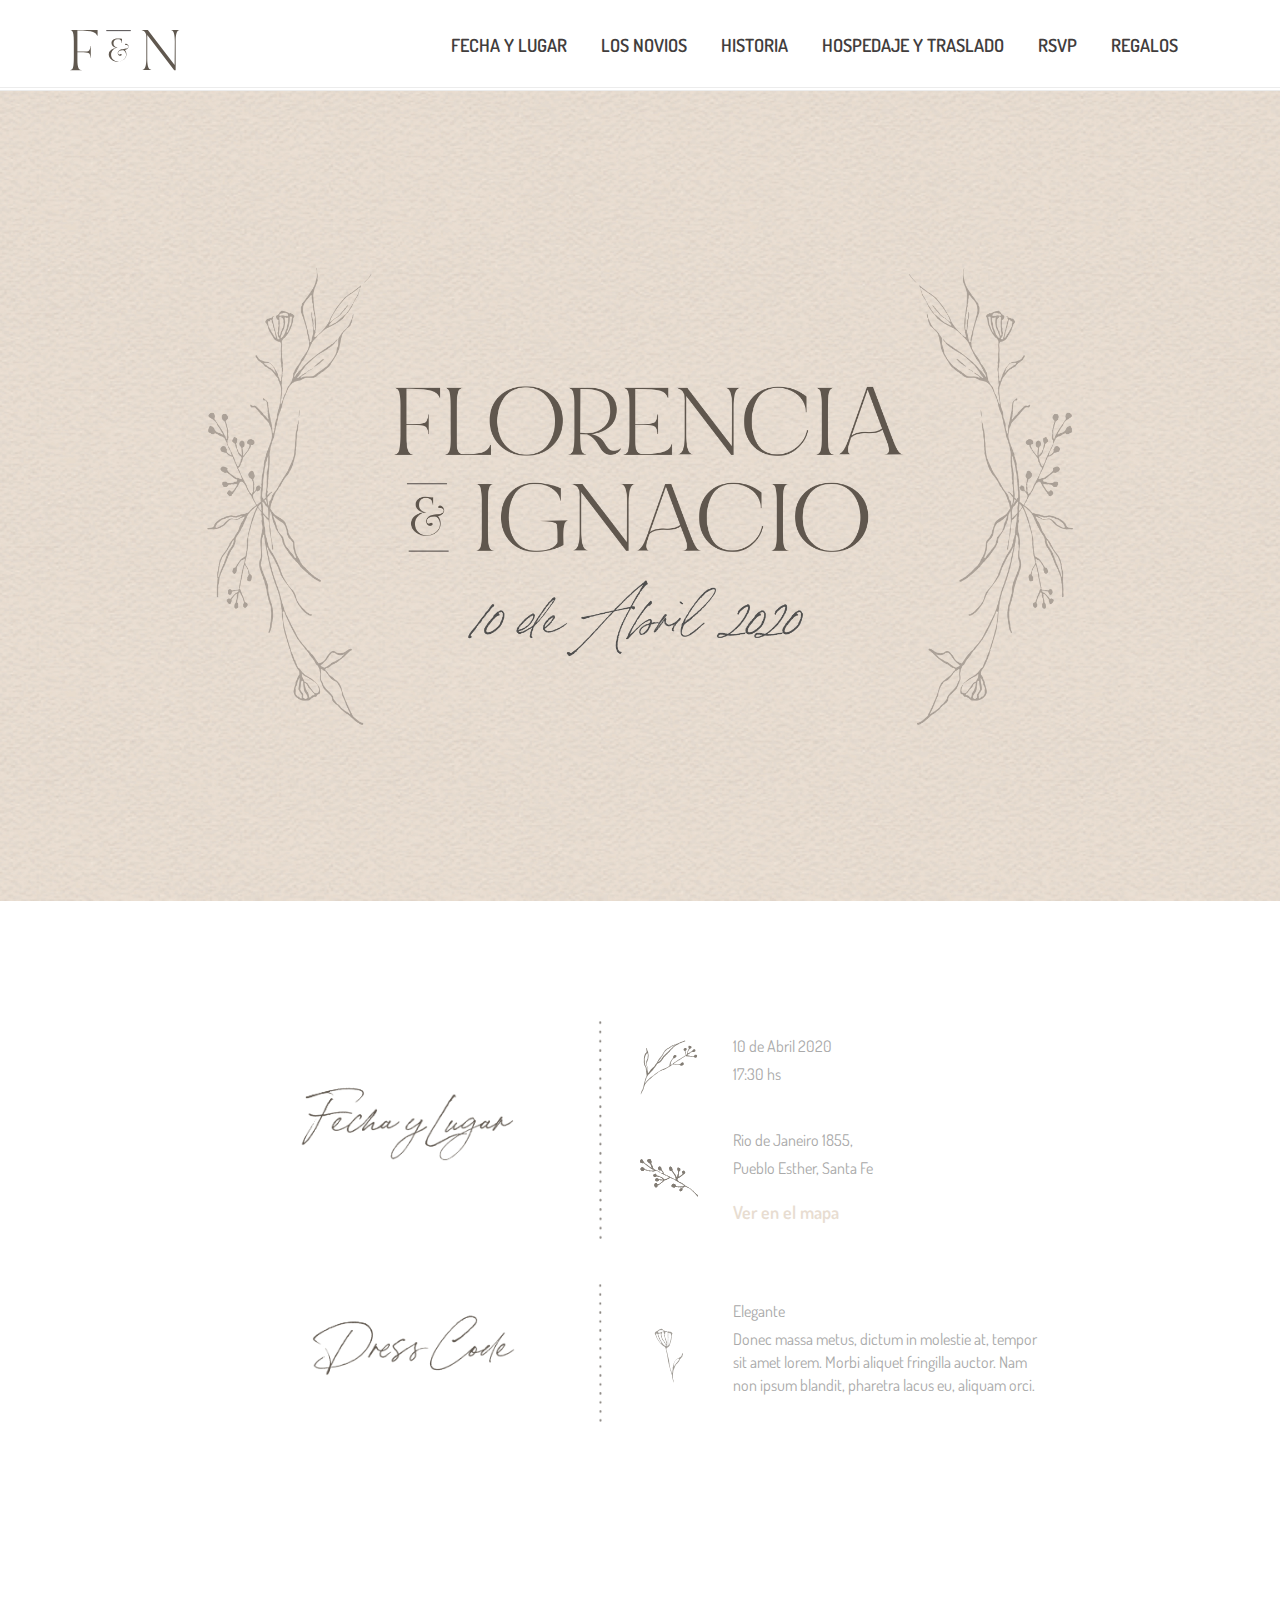
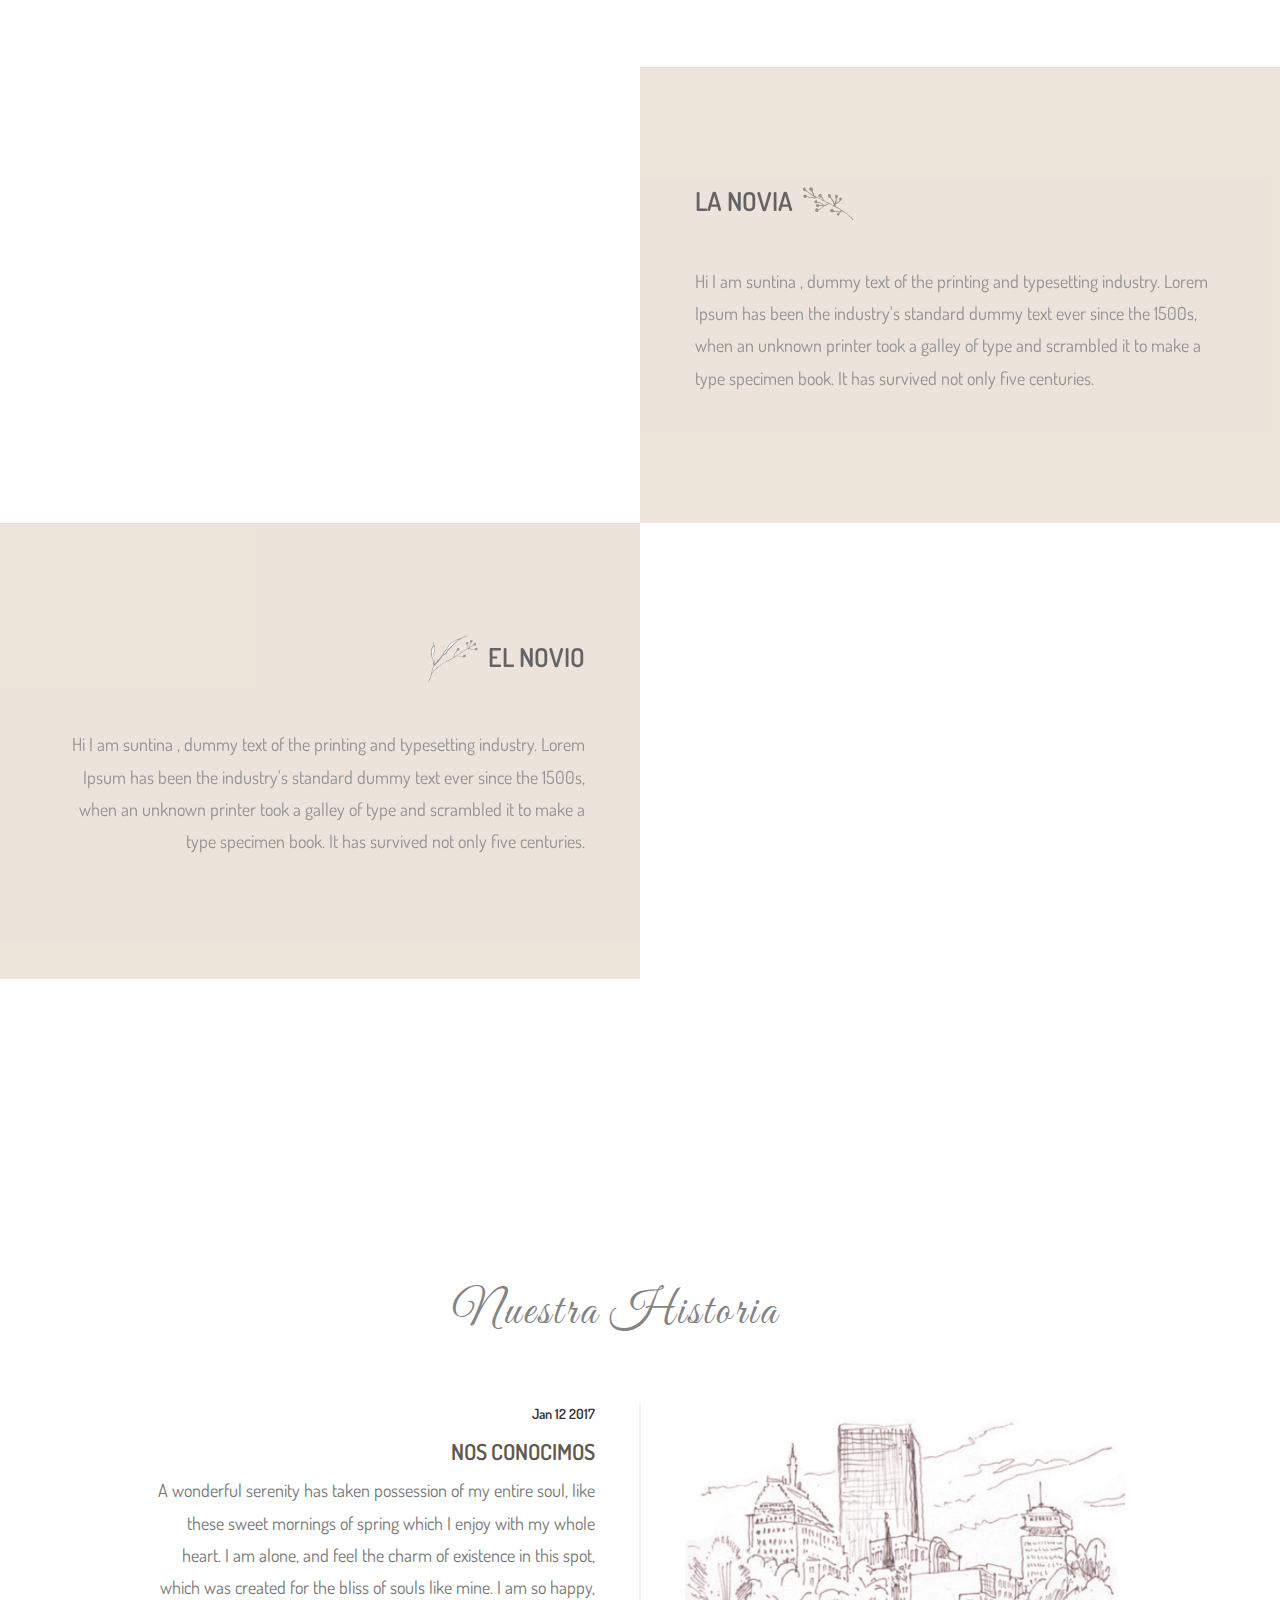
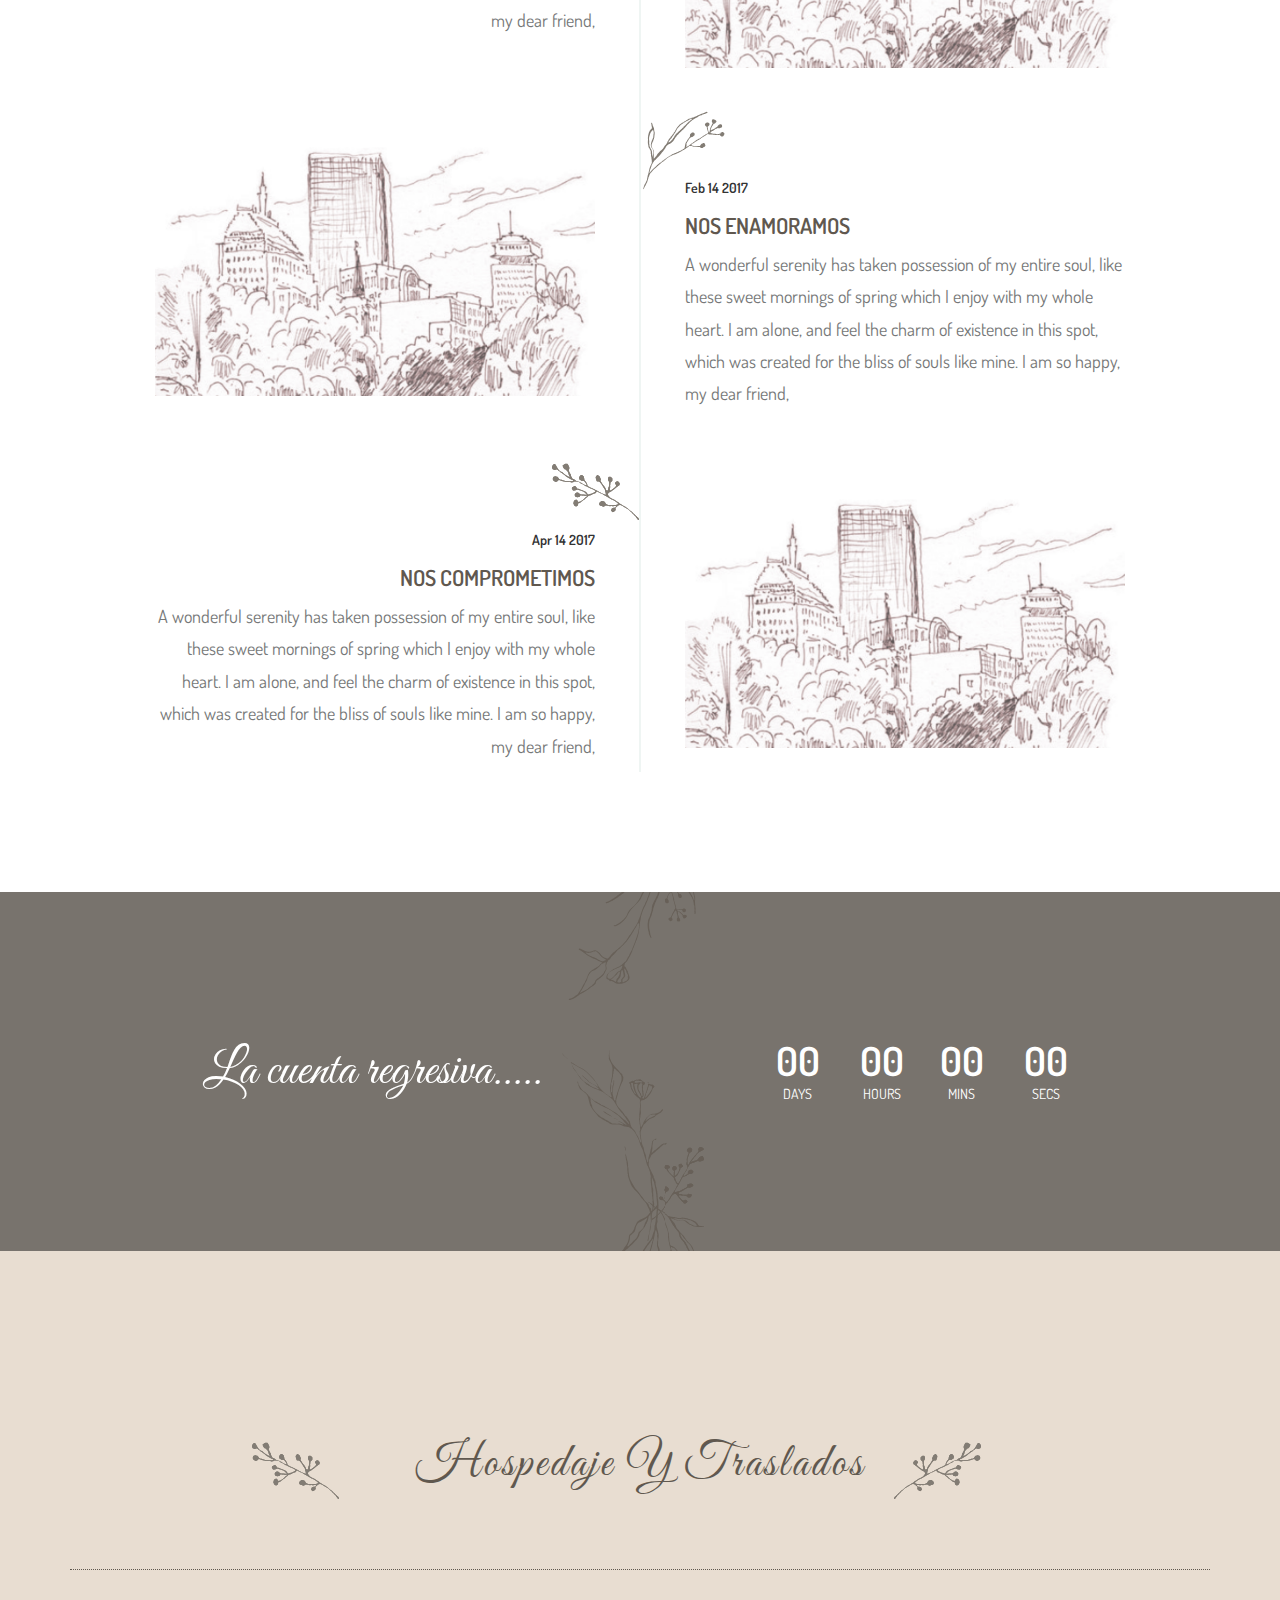
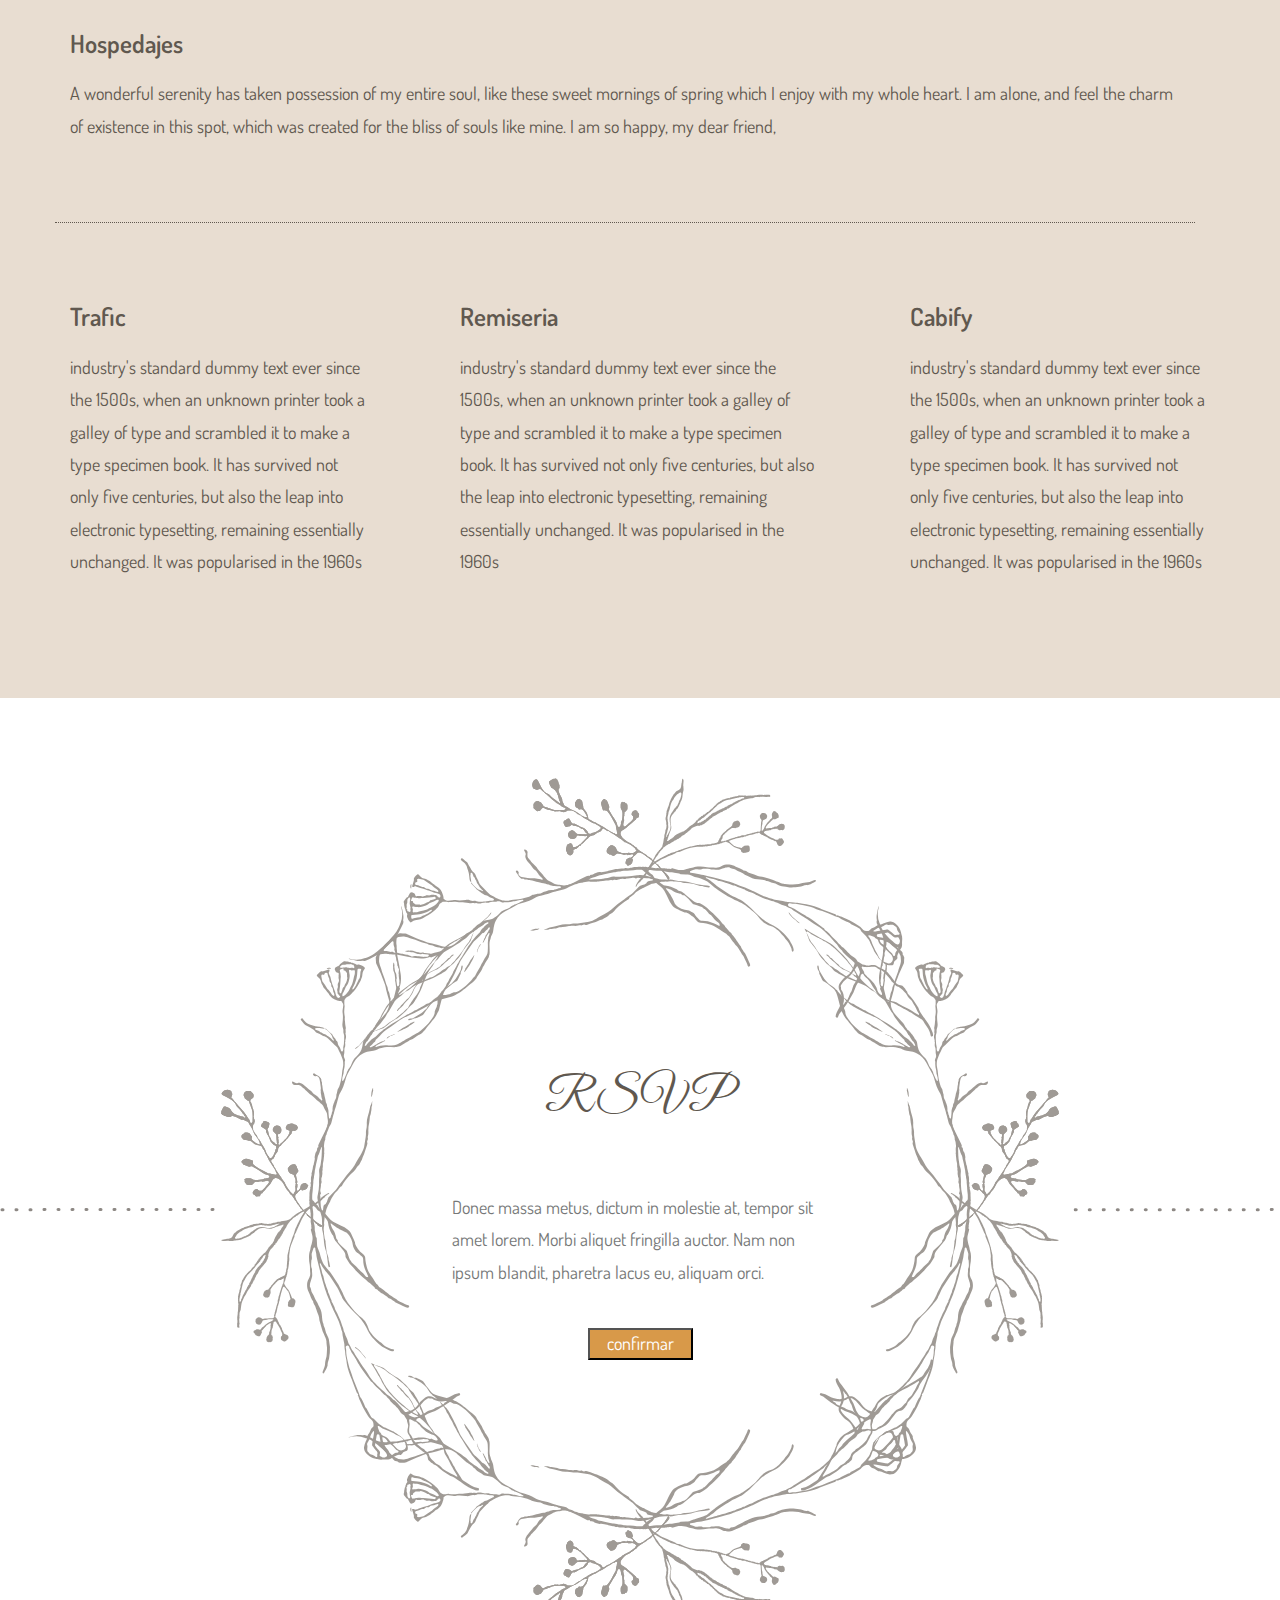
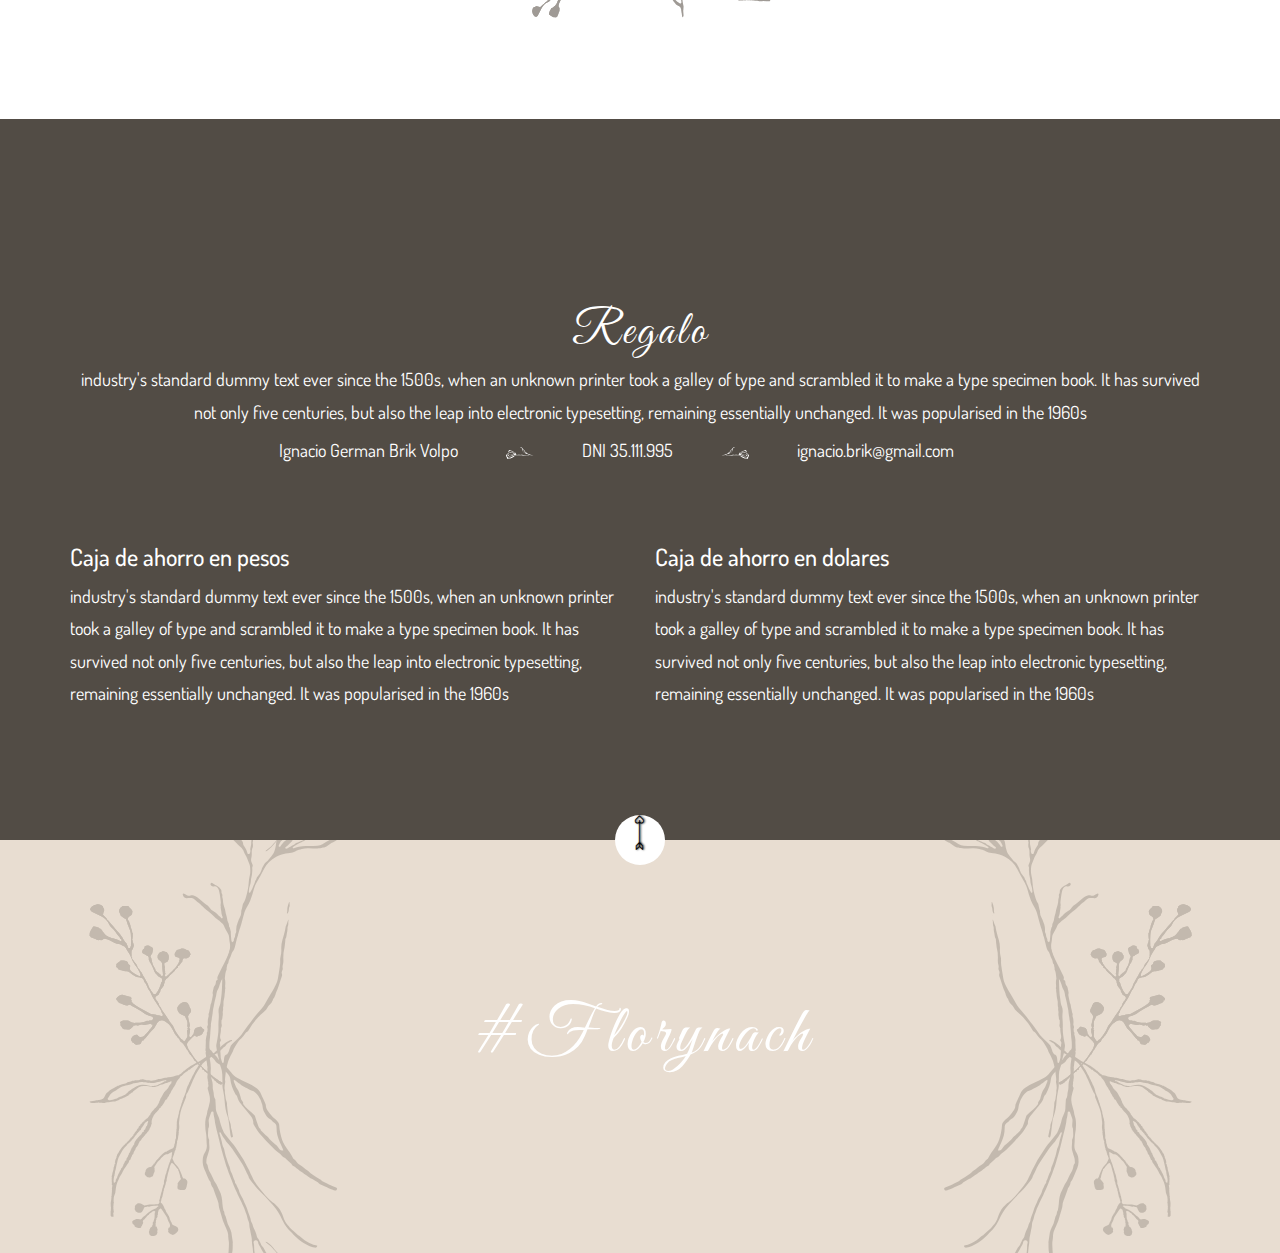
==== commit e3455dac: "small ui fix" ====
--- a/index-3.html
+++ b/index-3.html
@@ -304,8 +304,8 @@
                                         <img src="images/events/group-11.svg" alt>
                                     </span>
                                     <div class="story-text">
+                                        <span class="date">Feb 14 2017</span>
                                         <h3>Nos enamoramos</h3>
-                                        <span class="date">Feb 14 2017</span>
                                         <p>A wonderful serenity has taken possession of my entire soul, like these sweet mornings of spring which I enjoy with my whole heart. I am alone, and feel the charm of existence in this spot, which was created for the bliss of souls like mine. I am so happy, my dear friend, </p>
                                     </div>
                                 </div>
@@ -316,8 +316,8 @@
                                          <img src="images/events/group-16.svg" alt>
                                     </span>
                                     <div class="story-text right-align-text">
+                                        <span class="date">Apr 14 2017</span>
                                         <h3>Nos comprometimos</h3>
-                                        <span class="date">Apr 14 2017</span>
                                         <p>A wonderful serenity has taken possession of my entire soul, like these sweet mornings of spring which I enjoy with my whole heart. I am alone, and feel the charm of existence in this spot, which was created for the bliss of souls like mine. I am so happy, my dear friend, </p>
                                     </div>
                                 </div>
--- a/css/style.css
+++ b/css/style.css
@@ -209,14 +209,14 @@
   }
 }
 
-.validate-rsvp-form #success {
-  background-color: green;
-  margin-bottom: 5px;
-}
-
-.validate-rsvp-form #error {
-  background-color: red;
-}
+/*.validate-rsvp-form #success {*/
+  /*background-color: green;*/
+  /*margin-bottom: 5px;*/
+/*}*/
+
+/*.validate-rsvp-form #error {*/
+  /*background-color: red;*/
+/*}*/
 
 /*** music box ***/
 .music-box {
@@ -326,16 +326,16 @@
   z-index: 100;
 }
 
-.video-player:before {
-  content: "";
-  background-color: rgba(94, 154, 142, 0.5);
-  width: 100%;
-  height: 100%;
-  position: absolute;
-  left: 0;
-  top: 0;
-  z-index: 100;
-}
+/*.video-player:before {*/
+  /*content: "";*/
+  /*background-color: rgba(94, 154, 142, 0.5);*/
+  /*width: 100%;*/
+  /*height: 100%;*/
+  /*position: absolute;*/
+  /*left: 0;*/
+  /*top: 0;*/
+  /*z-index: 100;*/
+/*}*/
 
 .section-title, .section-title-white {
   text-align: center;
@@ -395,7 +395,7 @@
 }
 
 .section-title .vertical-line span, .section-title-white .vertical-line span {
-  background: rgba(94, 154, 142, 0.2);
+  /*background: rgba(94, 154, 142, 0.2);*/
   width: 2px;
   height: 42px;
   top: 17px;
@@ -444,7 +444,7 @@
 
 .section-title .vertical-line:before, .section-title-white .vertical-line:before {
   content: "";
-  background: rgba(94, 154, 142, 0.2);
+  /*background: rgba(94, 154, 142, 0.2);*/
   width: 45px;
   height: 2px;
   top: 16px;
@@ -550,7 +550,7 @@
 }
 
 .theme-btn:hover, .theme-btn:focus, .theme-btn:active {
-  background-color: #548a7f;
+  /*background-color: #548a7f;*/
   color: #fff;
 }
 
@@ -572,16 +572,16 @@
   color: #595959;
 }
 
-.form input:focus,
-.form textarea:focus,
-.form select:focus {
-  border-color: #e8ddd1;
-  -webkit-box-shadow: 0 0 5px 0 #7cafa5;
-  -moz-box-shadow: 0 0 5px 0 #7cafa5;
-  -o-box-shadow: 0 0 5px 0 #7cafa5;
-  -ms-box-shadow: 0 0 5px 0 #7cafa5;
-  box-shadow: 0 0 5px 0 #7cafa5;
-}
+/*.form input:focus,*/
+/*.form textarea:focus,*/
+/*.form select:focus {*/
+  /*border-color: #e8ddd1;*/
+  /*-webkit-box-shadow: 0 0 5px 0 #7cafa5;*/
+  /*-moz-box-shadow: 0 0 5px 0 #7cafa5;*/
+  /*-o-box-shadow: 0 0 5px 0 #7cafa5;*/
+  /*-ms-box-shadow: 0 0 5px 0 #7cafa5;*/
+  /*box-shadow: 0 0 5px 0 #7cafa5;*/
+/*}*/
 
 .form ::-webkit-input-placeholder {
   font-style: 18px;
@@ -931,7 +931,7 @@
 .blog-sidebar .categories-widget ul li a:before {
   font-family: FontAwesome;
   content: "\f105";
-  color: #182a4d;
+  /*color: #182a4d;*/
   position: absolute;
   left: 2px;
   top: 50%;
@@ -978,7 +978,7 @@
 }
 
 .blog-sidebar .popular-posts-widget h6 a:hover {
-  color: #4b7a71;
+  /*color: #4b7a71;*/
 }
 
 .blog-sidebar .populer-tags-widget ul {
@@ -998,7 +998,7 @@
   text-align: center;
   text-transform: uppercase;
   padding: 5px 10px 5px 25px;
-  border: 1px solid rgba(94, 154, 142, 0.2);
+  /*border: 1px solid rgba(94, 154, 142, 0.2);*/
   margin: 0 5px 5px 0;
   position: relative;
 }
@@ -1007,7 +1007,7 @@
   font-family: FontAwesome;
   content: "\f02b";
   font-size: 13px;
-  color: rgba(94, 154, 142, 0.3);
+  /*color: rgba(94, 154, 142, 0.3);*/
   position: absolute;
   left: 10px;
   top: 50%;
@@ -1640,53 +1640,53 @@
   vertical-align: middle;
 }
 
-.hero .slick-prev,
-.hero .slick-next {
-  background-color: rgba(94, 154, 142, 0.6);
-  width: 50px;
-  height: 50px;
-  z-index: 111;
-  -webkit-border-radius: 50%;
-  -moz-border-radius: 50%;
-  -o-border-radius: 50%;
-  -ms-border-radius: 50%;
-  border-radius: 50%;
-  -webkit-box-shadow: 0 0 0 5px rgba(94, 154, 142, 0.9);
-  box-shadow: 0 0 0 5px rgba(94, 154, 142, 0.9);
-  opacity: 0;
-  -webkit-transition: all 0.3s;
-  -moz-transition: all 0.3s;
-  -o-transition: all 0.3s;
-  -ms-transition: all 0.3s;
-  transition: all 0.3s;
-}
-
-.hero .slick-prev:hover,
-.hero .slick-next:hover {
-  background-color: rgba(94, 154, 142, 0.8);
-  -webkit-box-shadow: 0 0 0 5px #e8ddd1;
-  box-shadow: 0 0 0 5px #e8ddd1;
-}
-
-@media (max-width: 1199px) {
-  .hero .slick-prev,
-  .hero .slick-next {
-    width: 45px;
-    height: 45px;
-    -webkit-box-shadow: 0 0 0 3px rgba(94, 154, 142, 0.9);
-    box-shadow: 0 0 0 3px rgba(94, 154, 142, 0.9);
-  }
-}
-
-@media (max-width: 991px) {
-  .hero .slick-prev,
-  .hero .slick-next {
-    width: 35px;
-    height: 35px;
-    -webkit-box-shadow: 0 0 0 3px rgba(94, 154, 142, 0.9);
-    box-shadow: 0 0 0 3px rgba(94, 154, 142, 0.9);
-  }
-}
+/*.hero .slick-prev,*/
+/*.hero .slick-next {*/
+  /*background-color: rgba(94, 154, 142, 0.6);*/
+  /*width: 50px;*/
+  /*height: 50px;*/
+  /*z-index: 111;*/
+  /*-webkit-border-radius: 50%;*/
+  /*-moz-border-radius: 50%;*/
+  /*-o-border-radius: 50%;*/
+  /*-ms-border-radius: 50%;*/
+  /*border-radius: 50%;*/
+  /*-webkit-box-shadow: 0 0 0 5px rgba(94, 154, 142, 0.9);*/
+  /*box-shadow: 0 0 0 5px rgba(94, 154, 142, 0.9);*/
+  /*opacity: 0;*/
+  /*-webkit-transition: all 0.3s;*/
+  /*-moz-transition: all 0.3s;*/
+  /*-o-transition: all 0.3s;*/
+  /*-ms-transition: all 0.3s;*/
+  /*transition: all 0.3s;*/
+/*}*/
+
+/*.hero .slick-prev:hover,*/
+/*.hero .slick-next:hover {*/
+  /*background-color: rgba(94, 154, 142, 0.8);*/
+  /*-webkit-box-shadow: 0 0 0 5px #e8ddd1;*/
+  /*box-shadow: 0 0 0 5px #e8ddd1;*/
+/*}*/
+
+/*@media (max-width: 1199px) {*/
+  /*.hero .slick-prev,*/
+  /*.hero .slick-next {*/
+    /*width: 45px;*/
+    /*height: 45px;*/
+    /*-webkit-box-shadow: 0 0 0 3px rgba(94, 154, 142, 0.9);*/
+    /*box-shadow: 0 0 0 3px rgba(94, 154, 142, 0.9);*/
+  /*}*/
+/*}*/
+
+/*@media (max-width: 991px) {*/
+  /*.hero .slick-prev,*/
+  /*.hero .slick-next {*/
+    /*width: 35px;*/
+    /*height: 35px;*/
+    /*-webkit-box-shadow: 0 0 0 3px rgba(94, 154, 142, 0.9);*/
+    /*box-shadow: 0 0 0 3px rgba(94, 154, 142, 0.9);*/
+  /*}*/
+/*}*/
 
 .hero .slick-prev:before,
 .hero .slick-next:before {
@@ -1821,7 +1821,7 @@
 
 .hero .wedding-announcement .couple-name-merried-text i {
   font-size: 450px;
-  color: rgba(94, 154, 142, 0.7);
+  /*color: rgba(94, 154, 142, 0.7);*/
   position: absolute;
   left: 50%;
   top: 50%;
@@ -1880,7 +1880,7 @@
 }
 
 .hero .wedding-announcement .save-the-date:before {
-  background-color: rgba(94, 154, 142, 0.3);
+  /*background-color: rgba(94, 154, 142, 0.3);*/
   width: 110%;
   height: 110%;
   left: -5%;
@@ -1899,7 +1899,7 @@
 }
 
 .hero .wedding-announcement .save-the-date:after {
-  background-color: rgba(94, 154, 142, 0.7);
+  /*background-color: rgba(94, 154, 142, 0.7);*/
   width: 100%;
   height: 100%;
   left: 0;
@@ -2358,7 +2358,7 @@
 }
 
 .wedding-couple-section .details .social-links a {
-  background-color: #7cafa5;
+  /*background-color: #7cafa5;*/
   width: 34px;
   height: 34px;
   line-height: 34px;
@@ -2656,7 +2656,7 @@
 
 @media (max-width: 991px) {
   .story-section .story-timeline .story-text {
-    background: rgba(94, 154, 142, 0.05);
+    background: rgba(231, 221, 211, 0.7);
     padding: 35px 25px;
   }
 }
@@ -3052,7 +3052,7 @@
 }
 
 .inportant-people-section .tablist ul li a {
-  background: rgba(94, 154, 142, 0.15);
+  /*background: rgba(94, 154, 142, 0.15);*/
   display: block;
   color: #3e3e3e;
   font-weight: 600;
@@ -3237,7 +3237,7 @@
 .inportant-people-section .grid .social-links li a {
   font-size: 14px;
   font-size: 0.77778rem;
-  color: #7cafa5;
+  /*color: #7cafa5;*/
 }
 
 @media (max-width: 767px) {
@@ -3377,35 +3377,35 @@
   display: block;
 }
 
-.gallery-section .video-play-btn i {
-  width: 50px;
-  height: 50px;
-  line-height: 47px;
-  font-size: 20px;
-  font-size: 1.11111rem;
-  background: rgba(94, 154, 142, 0.9);
-  border: 3px solid #5c978b;
-  color: #fff;
-  text-align: center;
-  position: absolute;
-  left: 50%;
-  top: 50%;
-  -webkit-transform: translate(-50%, -50%);
-  -moz-transform: translate(-50%, -50%);
-  -o-transform: translate(-50%, -50%);
-  -ms-transform: translate(-50%, -50%);
-  transform: translate(-50%, -50%);
-  -webkit-border-radius: 50%;
-  -moz-border-radius: 50%;
-  -o-border-radius: 50%;
-  -ms-border-radius: 50%;
-  border-radius: 50%;
-  -webkit-transition: all 0.3s;
-  -moz-transition: all 0.3s;
-  -o-transition: all 0.3s;
-  -ms-transition: all 0.3s;
-  transition: all 0.3s;
-}
+/*.gallery-section .video-play-btn i {*/
+  /*width: 50px;*/
+  /*height: 50px;*/
+  /*line-height: 47px;*/
+  /*font-size: 20px;*/
+  /*font-size: 1.11111rem;*/
+  /*background: rgba(94, 154, 142, 0.9);*/
+  /*border: 3px solid #5c978b;*/
+  /*color: #fff;*/
+  /*text-align: center;*/
+  /*position: absolute;*/
+  /*left: 50%;*/
+  /*top: 50%;*/
+  /*-webkit-transform: translate(-50%, -50%);*/
+  /*-moz-transform: translate(-50%, -50%);*/
+  /*-o-transform: translate(-50%, -50%);*/
+  /*-ms-transform: translate(-50%, -50%);*/
+  /*transform: translate(-50%, -50%);*/
+  /*-webkit-border-radius: 50%;*/
+  /*-moz-border-radius: 50%;*/
+  /*-o-border-radius: 50%;*/
+  /*-ms-border-radius: 50%;*/
+  /*border-radius: 50%;*/
+  /*-webkit-transition: all 0.3s;*/
+  /*-moz-transition: all 0.3s;*/
+  /*-o-transition: all 0.3s;*/
+  /*-ms-transition: all 0.3s;*/
+  /*transition: all 0.3s;*/
+/*}*/
 
 .gallery-section .video-play-btn:hover i {
   background: #e8ddd1;
@@ -3560,7 +3560,7 @@
 }
 
 .rsvp-section .form .submit-btn button:hover {
-  background-color: #4b7a71;
+  /*background-color: #4b7a71;*/
 }
 
 .rsvp-section .form .success-error-message {
@@ -3741,7 +3741,7 @@
 }
 
 .blog-main .entry-date {
-  background-color: rgba(94, 154, 142, 0.5);
+  /*background-color: rgba(94, 154, 142, 0.5);*/
   width: 60px;
   font-size: 30px;
   color: #fff;
@@ -3843,32 +3843,32 @@
   margin-bottom: 1.5em;
 }
 
-.blog-main .read-more {
-  background-color: #7cafa5;
-  font-size: 16px;
-  font-size: 0.88889rem;
-  display: inline-block;
-  padding: 5px 20px;
-  color: #fff;
-  -webkit-border-radius: 3px;
-  -moz-border-radius: 3px;
-  -o-border-radius: 3px;
-  -ms-border-radius: 3px;
-  border-radius: 3px;
-}
-
-.blog-main .entry-content .read-more:hover {
-  text-decoration: none;
-  background-color: #4b7a71;
-}
-
-.blog-main .media-carousel {
-  position: relative;
-}
-
-.blog-main .media-carousel .owl-controls {
-  margin: 0;
-}
+/*.blog-main .read-more {*/
+  /*background-color: #7cafa5;*/
+  /*font-size: 16px;*/
+  /*font-size: 0.88889rem;*/
+  /*display: inline-block;*/
+  /*padding: 5px 20px;*/
+  /*color: #fff;*/
+  /*-webkit-border-radius: 3px;*/
+  /*-moz-border-radius: 3px;*/
+  /*-o-border-radius: 3px;*/
+  /*-ms-border-radius: 3px;*/
+  /*border-radius: 3px;*/
+/*}*/
+
+/*.blog-main .entry-content .read-more:hover {*/
+  /*text-decoration: none;*/
+  /*background-color: #4b7a71;*/
+/*}*/
+
+/*.blog-main .media-carousel {*/
+  /*position: relative;*/
+/*}*/
+
+/*.blog-main .media-carousel .owl-controls {*/
+  /*margin: 0;*/
+/*}*/
 
 .blog-main .media-carousel .owl-controls .owl-prev,
 .blog-main .media-carousel .owl-controls .owl-next {
@@ -4172,7 +4172,7 @@
 }
 
 .blog-details-content .comments-area .review a:hover {
-  color: #375b54;
+  /*color: #375b54;*/
 }
 
 .blog-details-content .comment-respond {
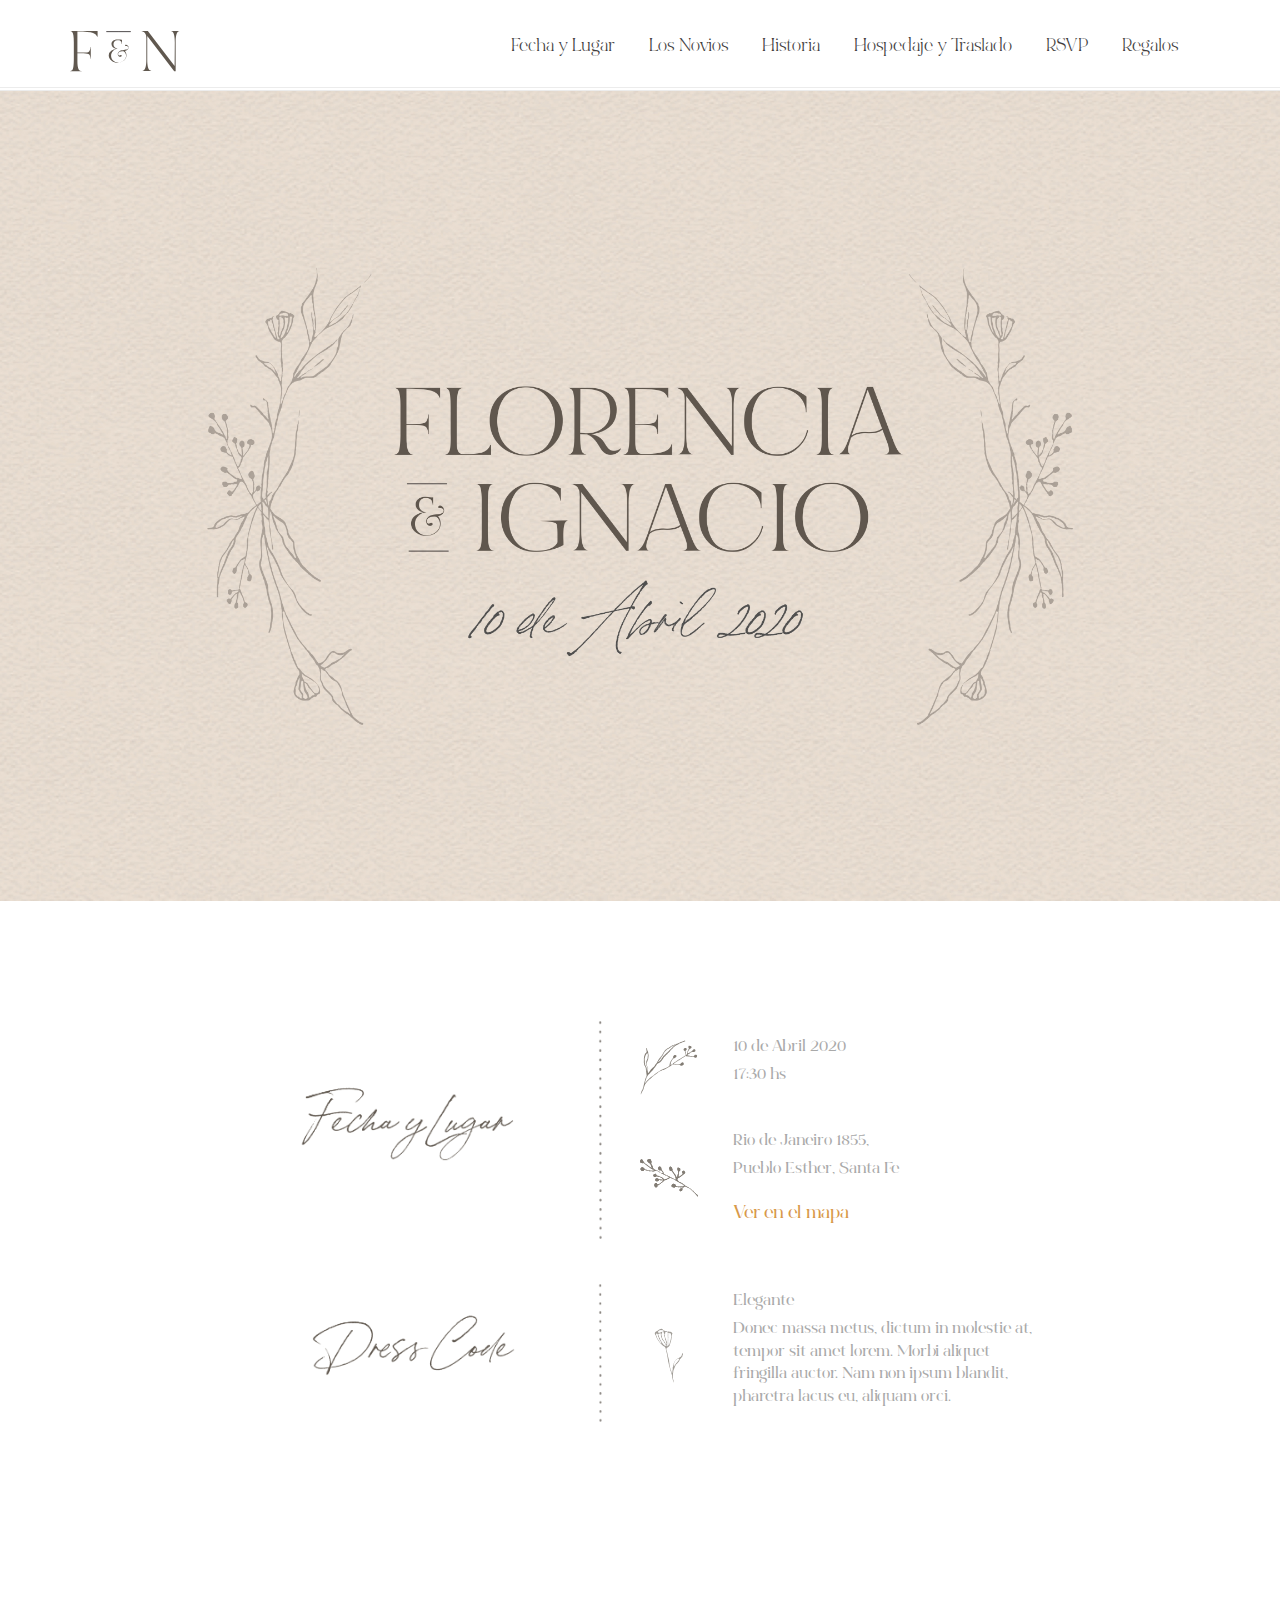
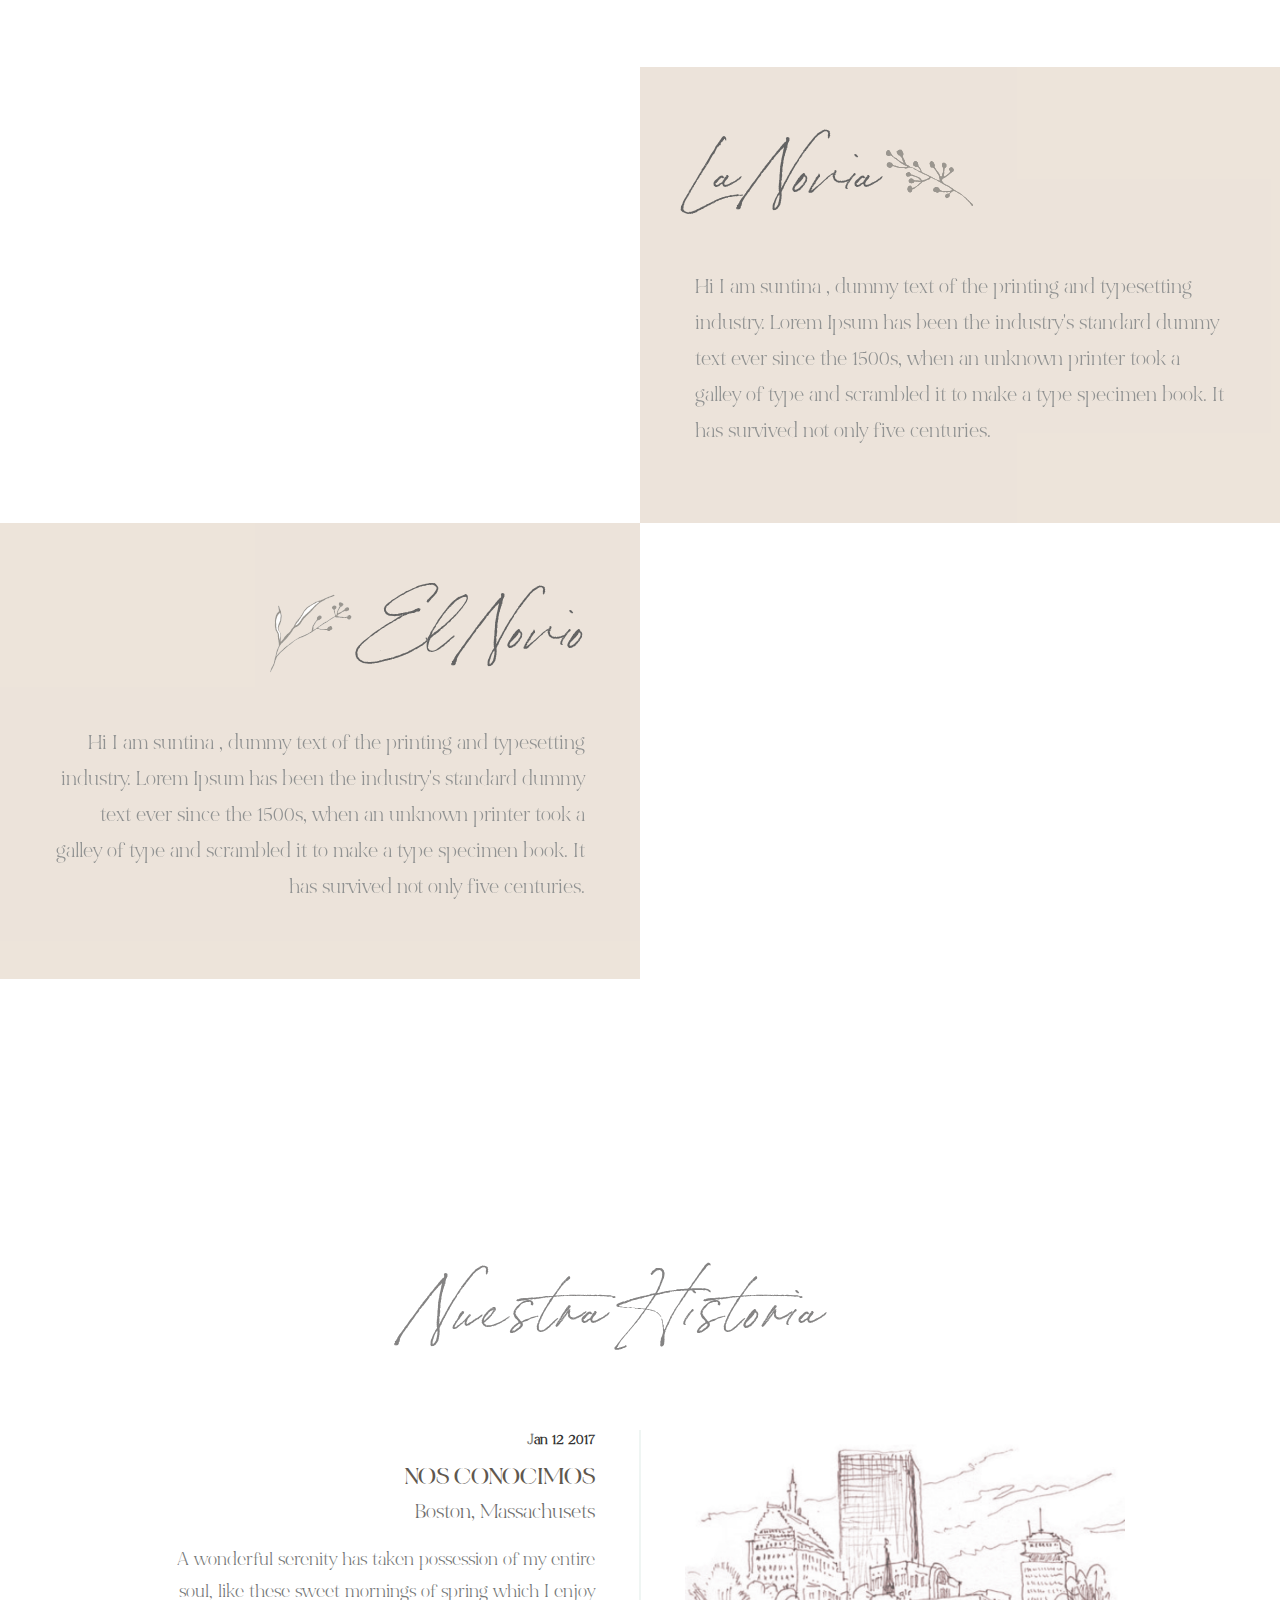
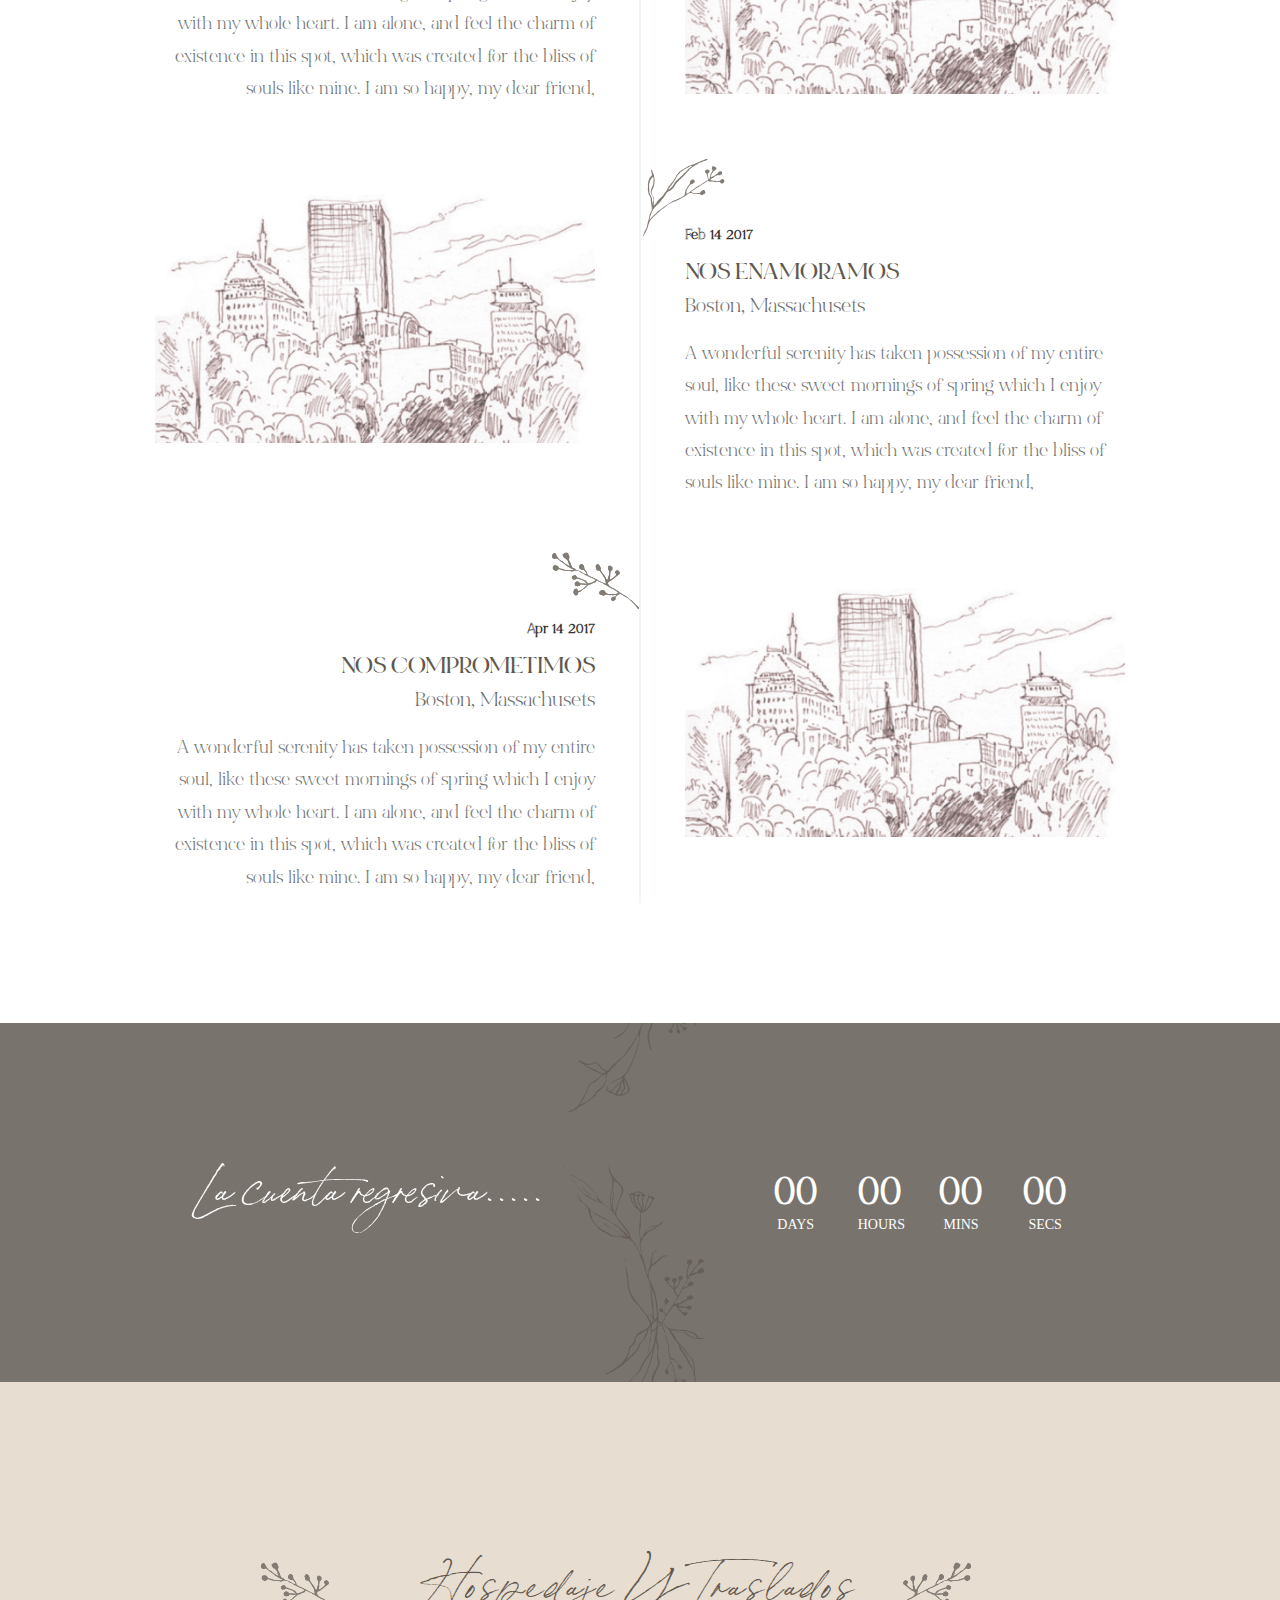
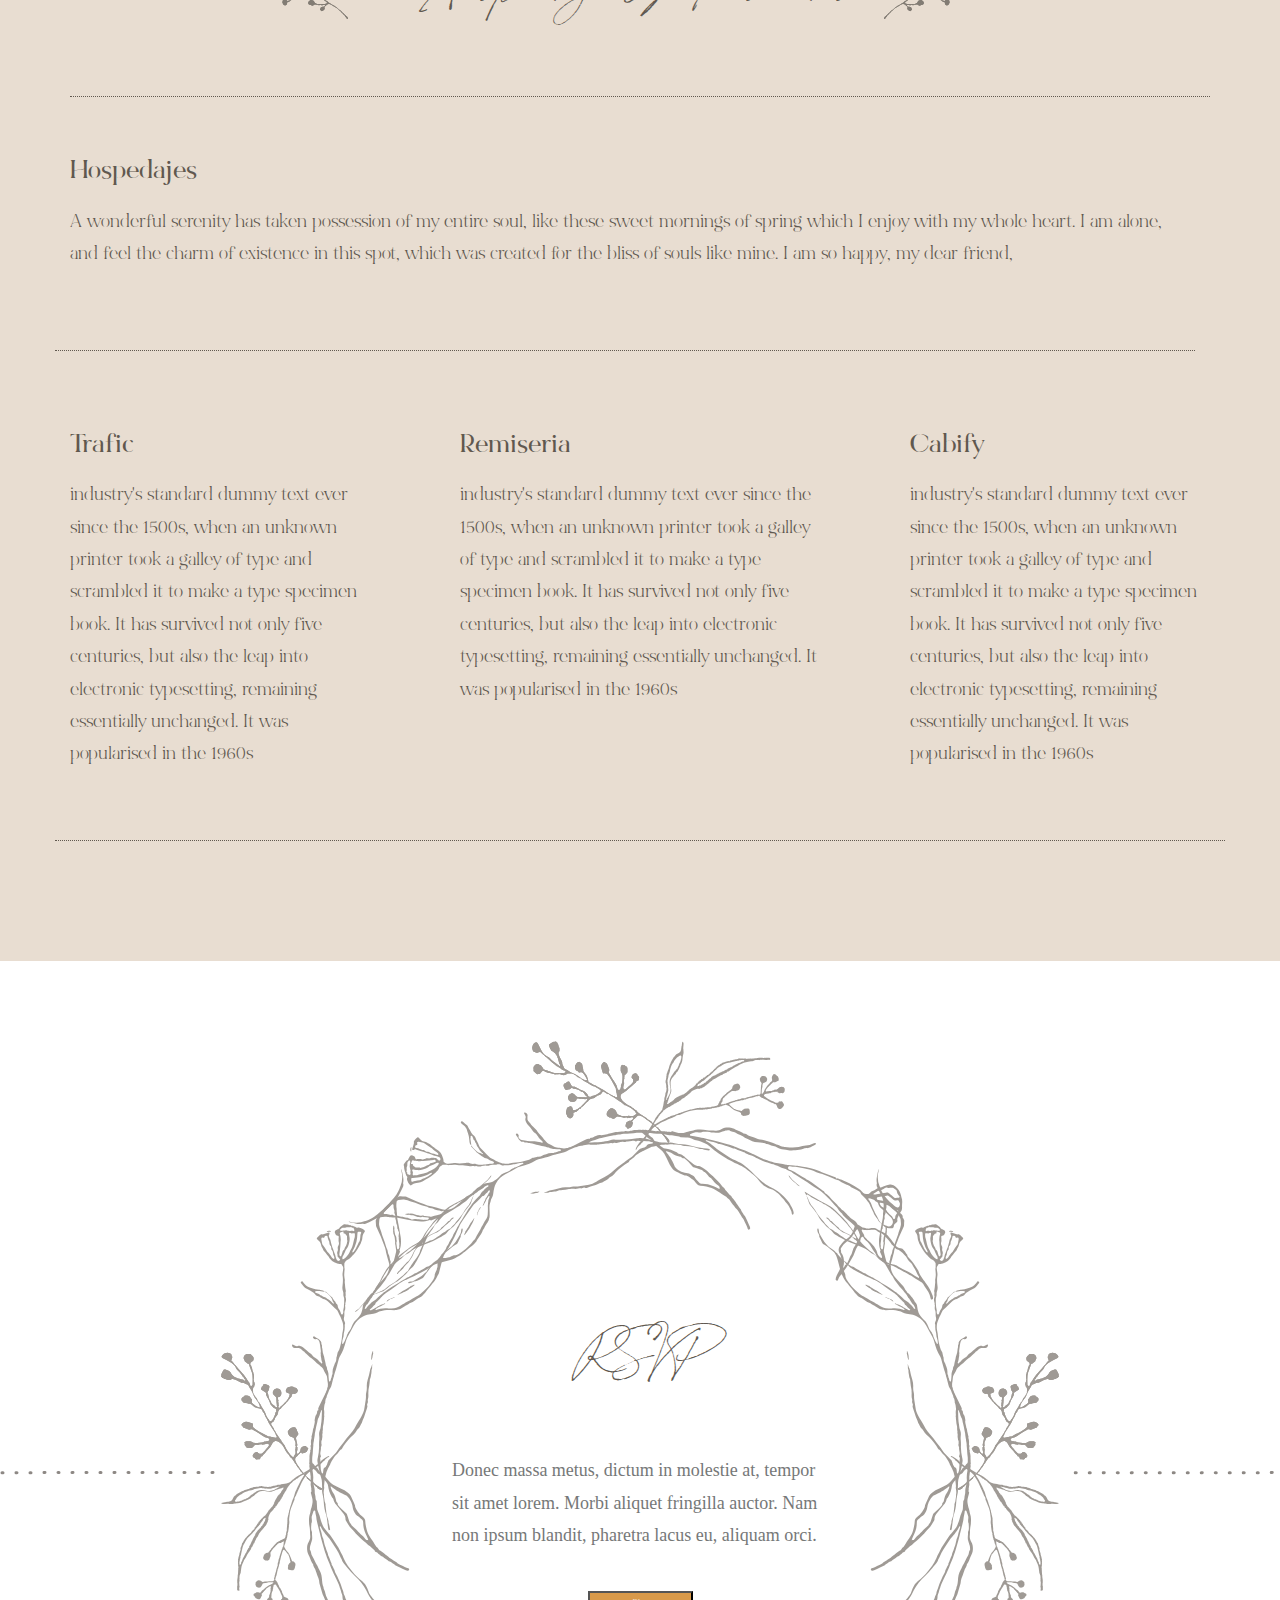
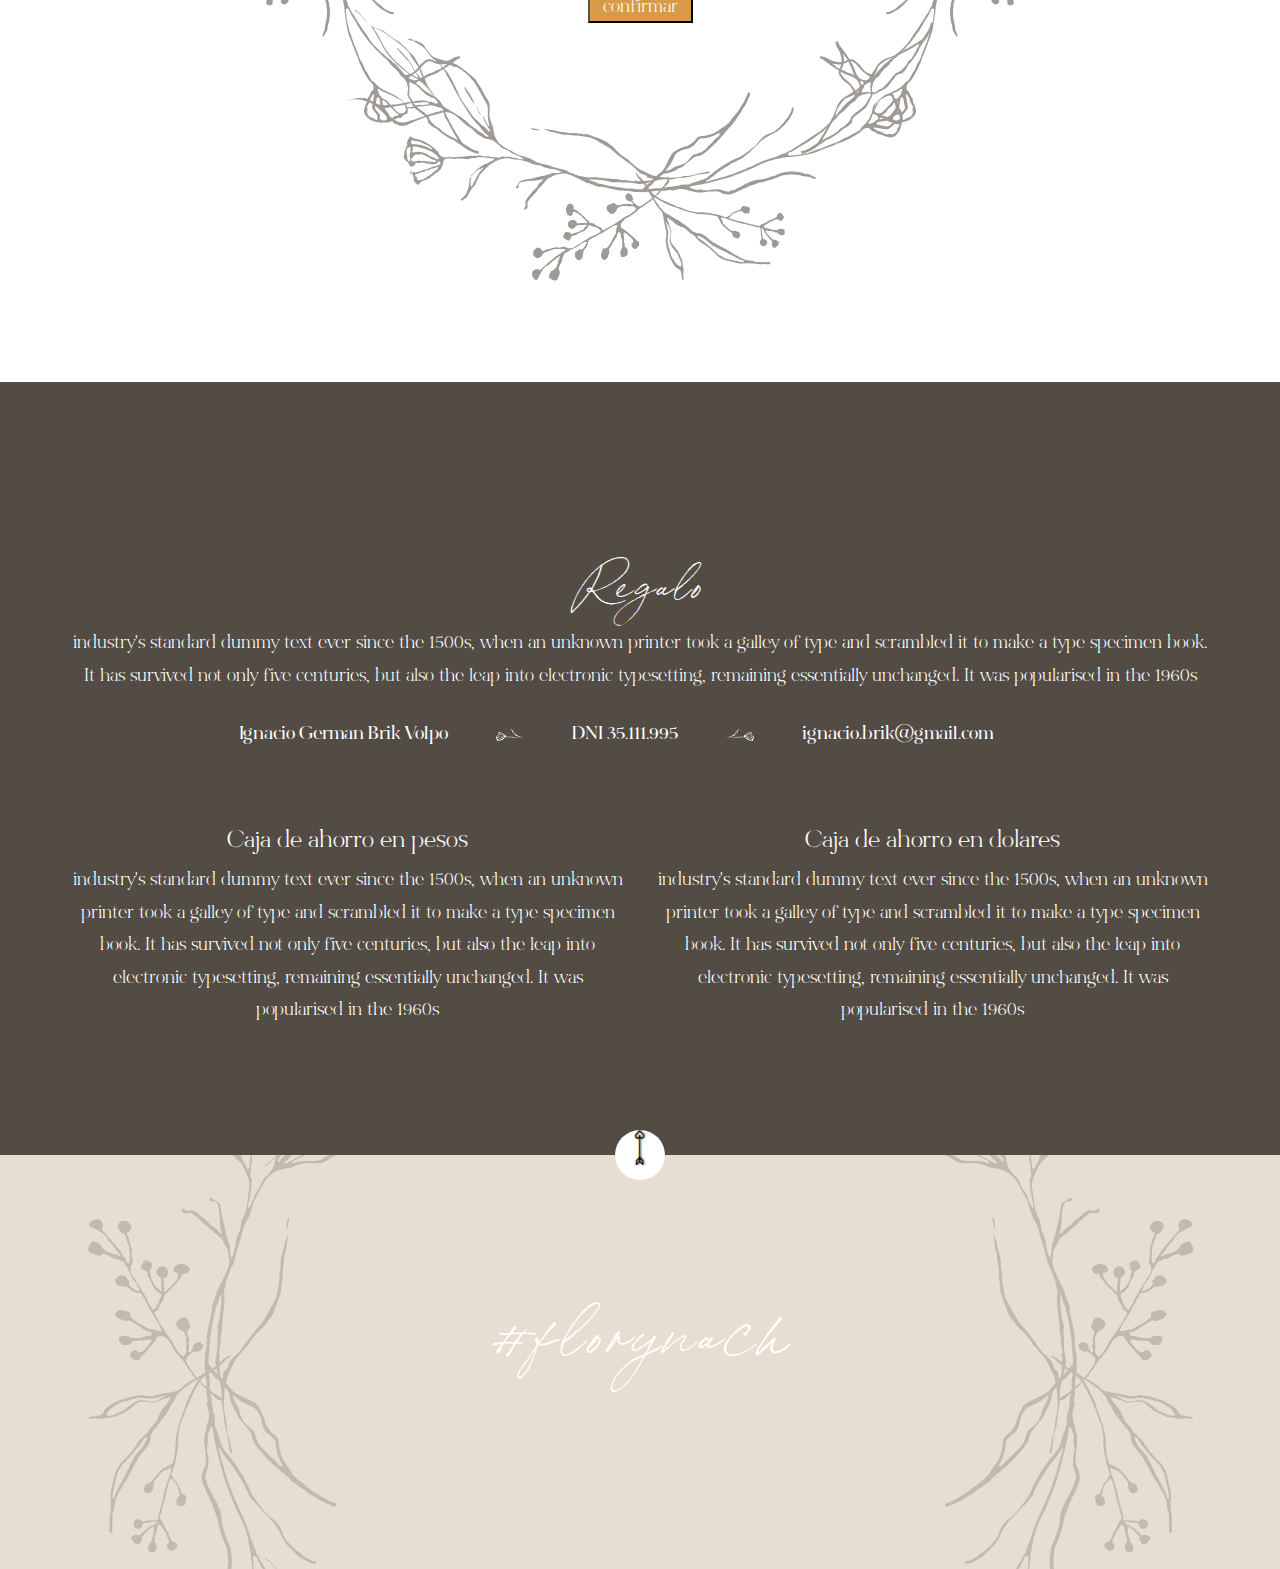
==== commit bdb43b0f: "fix all fonts" ====
--- a/index-3.html
+++ b/index-3.html
@@ -230,7 +230,6 @@
                                         <img src="images/events/group-11.svg" alt>
                                         <h3>El Novio</h3>
                                     </div>
-
                                     <p>Hi I am suntina , dummy text of the printing and typesetting industry. Lorem Ipsum has been the industry's standard dummy text ever since the 1500s, when an unknown printer took a galley of type and scrambled it to make a type specimen book. It has survived not only five centuries.</p>
                                 </div>
                             </div>
@@ -284,6 +283,7 @@
                                     <div class="story-text right-align-text">
                                         <span class="date">Jan 12 2017</span>
                                         <h3>Nos conocimos</h3>
+                                        <h4>Boston, Massachusets</h4>
                                         <p>A wonderful serenity has taken possession of my entire soul, like these sweet mornings of spring which I enjoy with my whole heart. I am alone, and feel the charm of existence in this spot, which was created for the bliss of souls like mine. I am so happy, my dear friend, </p>
                                     </div>
                                 </div>
@@ -306,6 +306,7 @@
                                     <div class="story-text">
                                         <span class="date">Feb 14 2017</span>
                                         <h3>Nos enamoramos</h3>
+                                        <h4>Boston, Massachusets</h4>
                                         <p>A wonderful serenity has taken possession of my entire soul, like these sweet mornings of spring which I enjoy with my whole heart. I am alone, and feel the charm of existence in this spot, which was created for the bliss of souls like mine. I am so happy, my dear friend, </p>
                                     </div>
                                 </div>
@@ -318,6 +319,7 @@
                                     <div class="story-text right-align-text">
                                         <span class="date">Apr 14 2017</span>
                                         <h3>Nos comprometimos</h3>
+                                        <h4>Boston, Massachusets</h4>
                                         <p>A wonderful serenity has taken possession of my entire soul, like these sweet mornings of spring which I enjoy with my whole heart. I am alone, and feel the charm of existence in this spot, which was created for the bliss of souls like mine. I am so happy, my dear friend, </p>
                                     </div>
                                 </div>
@@ -377,7 +379,7 @@
                     <!--<iframe src="https://www.google.com/maps/embed?pb=!1m18!1m12!1m3!1d1671.5862402742919!2d-60.55727867855091!3d-33.07824662904162!2m3!1f0!2f0!3f0!3m2!1i1024!2i768!4f13.1!3m3!1m2!1s0x0%3A0x0!2zMzPCsDA0JzQxLjciUyA2MMKwMzMnMjMuOCJX!5e0!3m2!1ses!2sar!4v1575430864879!5m2!1ses!2sar" width="800" height="380" frameborder="0" style="border:0;" allowfullscreen="true"></iframe>-->
                 <!--</div>-->
 
-                <div class="row content">
+                <div class="row content hospedaje">
                     <div class="col col-md-4 getting-there-details">
                         <h3>Trafic</h3>
                         <p> industry's standard dummy text ever since the 1500s, when an unknown printer took a galley of type and scrambled it to make a type specimen book. It has survived not only five centuries, but also the leap into electronic typesetting, remaining essentially unchanged. It was popularised in the 1960s</p>
@@ -516,7 +518,7 @@
                     </div>
                 </div> <!-- end section-title -->
 
-                <div class="row content">
+                <div class="row content bank-info">
                     <div class="col col-md-6">
                         <h3>Caja de ahorro en pesos</h3>
                         <p> industry's standard dummy text ever since the 1500s, when an unknown printer took a galley of type and scrambled it to make a type specimen book. It has survived not only five centuries, but also the leap into electronic typesetting, remaining essentially unchanged. It was popularised in the 1960s</p>
--- a/css/style.css
+++ b/css/style.css
@@ -28,7 +28,21 @@
 /*---------------------------
 	Fonts
 ----------------------------*/
-@import url("https://fonts.googleapis.com/css?family=Dosis:400,600,700|Great+Vibes");
+/*@import url("https://fonts.googleapis.com/css?family=Dosis:400,600,700|Great+Vibes");*/
+@font-face {
+  font-family: BonVivantRegular;
+  src: url("../fonts/bon-vivant-regular/BonVivant-Regular.otf") format("opentype");
+}
+
+@font-face {
+  font-family: BonVivantSerif;
+  src: url("../fonts/bon-vivant-serif/BonVivant-Serif.otf") format("opentype");
+}
+
+@font-face {
+  font-family: BonVivantBold;
+  src: url("../fonts/bon-vivant-serif-bold/BonVivant-Bold.otf") format("opentype");
+}
 /*--------------------------------------------------------------
 #0.1    Theme Reset Style
 --------------------------------------------------------------*/
@@ -37,7 +51,7 @@
 }
 
 body {
-  font-family: "Dosis", sans-serif;
+  font-family: "bon_vivantserif_regular", serif;
   background-color: #fff;
   font-size: 18px;
   font-size: 1rem;
@@ -367,6 +381,10 @@
   top: 0;
 }
 
+.section-title, .section-title-white.hospedaje h2 {
+  font-family: "BonVivantRegular";
+}
+
 @media (max-width: 991px) {
 
   .section-title, .section-title-white.hospedaje {
@@ -465,7 +483,7 @@
 }
 
 .section-title h2, .section-title-white h2 {
-  font-family: "Great Vibes", cursive;
+  font-family: "bon_vivantserif_regular";
   /*background-color: rgba(94, 154, 142, 0.1);*/
   font-size: 46px;
   font-size: 2.55556rem;
@@ -929,7 +947,7 @@
 }
 
 .blog-sidebar .categories-widget ul li a:before {
-  font-family: FontAwesome;
+  font-family: "bon_vivantserif_regular";
   content: "\f105";
   /*color: #182a4d;*/
   position: absolute;
@@ -1004,7 +1022,7 @@
 }
 
 .blog-sidebar .populer-tags-widget ul li a:before {
-  font-family: FontAwesome;
+  font-family: "bon_vivantserif_regular";;
   content: "\f02b";
   font-size: 13px;
   /*color: rgba(94, 154, 142, 0.3);*/
@@ -1176,7 +1194,7 @@
     position: relative;
   }
   .site-header #navbar > ul > li > .sub-menu > .menu-item-has-children > a:before {
-    font-family: "FontAwesome";
+    font-family: "bon_vivantserif_regular";
     content: "\f105";
     font-size: 15px;
     font-size: 0.83333rem;
@@ -1223,7 +1241,7 @@
     position: relative;
   }
   .site-header #navbar > ul .menu-item-has-children > a:before {
-    font-family: "FontAwesome";
+    font-family: "bon_vivantserif_regular";
     content: "\f107";
     font-size: 15px;
     font-size: 0.83333rem;
@@ -1395,10 +1413,16 @@
   .site-header #navbar ul li.current a {
     color: #e8ddd1;
   }
+
   .site-header #navbar .navbar-nav {
     height: 100%;
     overflow: auto;
   }
+
+  .site-header #navbar .navbar-nav a {
+    font-family: "BonVivantSerif" !important;
+  }
+
   .site-header #navbar .close-navbar {
     background-color: #e8ddd1;
     width: 35px;
@@ -1473,7 +1497,7 @@
 }
 
 .header-style-1 .couple-logo h1, .header-style-2 .couple-logo h1 {
-  font-family: "Great Vibes", cursive;
+  font-family: "BonVivantSerif";
   font-size: 35px;
   font-size: 1.94444rem;
   margin: 0;
@@ -1530,12 +1554,12 @@
 
 @media screen and (min-width: 992px) {
   .header-style-1 #navbar > ul > li > a, .header-style-2 #navbar > ul > li > a {
+    font-family: "BonVivantSerif";
     font-size: 18px;
     font-size: 1rem;
-    font-weight: 600;
     color: #413d3d;
     padding: 35px 17px;
-    text-transform: uppercase;
+    /*text-transform: uppercase;*/
   }
   .header-style-1 #navbar > ul .sub-menu, .header-style-2 #navbar > ul .sub-menu {
     -webkit-box-shadow: 0 5px 8px 0 rgba(0, 0, 0, 0.2);
@@ -2055,13 +2079,12 @@
 }
 
 .site-footer h2 {
-  font-family: "Great Vibes", cursive;
+  font-family: "BonVivantRegular";
   font-size: 67px;
   font-size: 3.72222rem;
   color: #fff;
   margin: 0 0 0.3em;
   padding: 0 250px;
-  text-transform: capitalize;
   letter-spacing: 5px;
 }
 
@@ -2270,12 +2293,15 @@
 }
 
 .wedding-couple-section .details h3 {
-  font-size: 26px;
-  font-size: 1.44444rem;
-  font-weight: 600;
+  font-family: "BonVivantRegular";
+  font-size: 70px;
   color: #3d3d3d;
-  margin: 0 0 0.7em;
-  text-transform: uppercase;
+  /*text-transform: uppercase;*/
+}
+
+.wedding-couple-section .details p {
+  font-family: "BonVivantSerif";
+  font-size: 20px;
 }
 
 .wedding-couple-section .details .details-inner .title-details {
@@ -2291,14 +2317,12 @@
 }
 
 .wedding-couple-section .details .details-inner .title-details img {
-  width: 50px;
   margin-left: auto;
   margin-right: 10px;
   margin-bottom: 15px;
 }
 
 .wedding-couple-section .details .details-inner .title-details-girlfriend img {
-  width: 50px;
   margin-left: 10px;
   margin-bottom: 15px;
 }
@@ -2442,7 +2466,7 @@
 }
 
 .count-down-section h2 {
-  font-family: "Great Vibes", cursive;
+  font-family: "BonVivantRegular";
   font-size: 50px;
   color: #fff;
   margin: 0;
@@ -2538,6 +2562,7 @@
 }
 
 .count-down-section #clock .box > div {
+  font-family: "BonVivantSerif";
   font-size: 40px;
   font-size: 2.22222rem;
   font-weight: 600;
@@ -2568,6 +2593,11 @@
 /*--------------------------------------------------------------
 #0.8	story-section
 --------------------------------------------------------------*/
+.story-section .container .section-title h2 {
+  font-family: "BonVivantRegular";
+  font-size: 70px;
+}
+
 .story-section .story-timeline {
   position: relative;
 }
@@ -2756,11 +2786,26 @@
 }
 
 .story-section .story-timeline .date {
+  font-family: "BonVivantSerif";
   font-size: 14px;
   font-size: 0.77778rem;
   font-weight: 600;
   display: block;
   margin-bottom: 15px;
+}
+
+.story-section .story-timeline h3 {
+  font-family: "BonVivantBold";
+}
+
+.story-section .story-timeline h4 {
+  font-family: "BonVivantSerif";
+  font-size: 20px;
+  margin-bottom: 20px;
+}
+
+.story-section .story-timeline p {
+  font-family: "BonVivantSerif";
 }
 
 .story-section .story-timeline img {
@@ -2986,8 +3031,10 @@
 }
 
 .events-section .event ul li {
+  font-family: "BonVivantBold";
   font-size: 16px;
   font-size: 0.88889rem;
+  font-weight: bold;
   color: #a9a9a9;
   position: relative;
 }
@@ -3011,14 +3058,15 @@
 }
 
 .events-section .event .see-location-btn {
+  font-family: "BonVivantBold";
   font-weight: 600;
-  color: #e8ddd1;
+  color: #d89949;
   display: inline-block;
   margin-top: 5px;
 }
 
 .events-section .event .see-location-btn:hover {
-  color: #4b7a71;
+  color: #524c45;
 }
 
 /*--------------------------------------------------------------
@@ -3431,6 +3479,10 @@
   margin: auto;
 }
 
+.rsvp-section .container h2 {
+  font-family: "BonVivantRegular";
+}
+
 .rsvp-section .container .text-and-button {
   display: flex;
   flex-direction: column;
@@ -3440,6 +3492,7 @@
 }
 
 .rsvp-section .container .text-and-button button {
+  font-family: "BonVivantSerif";
   background-color: #d89949;
   color: white;
   width: 105px;
@@ -3447,6 +3500,7 @@
 }
 
 .rsvp-section .content p {
+  font-family: "BonVivantSerif";
   color: black;
   margin: 0.5em 0 2em;
 }
@@ -3579,6 +3633,14 @@
   border-bottom: 1px dotted #60584f;
 }
 
+.getting-there-section .hospedaje h3 {
+  font-family: "BonVivantBold";
+}
+
+.getting-there-section .hospedaje p {
+  font-family: "BonVivantSerif";
+}
+
 .getting-there-section .container .getting-there-details {
   padding-top: 80px;
 }
@@ -3661,12 +3723,27 @@
   background: #524c45;
 }
 
+.gift-section .container h2 {
+  font-family: "BonVivantRegular";
+}
+
 .gift-section .container h3 {
+  font-family: "BonVivantSerif";
   color: white;
 }
 
 .gift-section .container p {
+  font-family: "BonVivantSerif";
   color: white;
+}
+
+.gift-section .container .bank-info {
+  text-align: center;
+}
+
+.gift-section .container .contact-details {
+  font-family: "BonVivantBold";
+  margin-top: 30px;
 }
 
 @media (max-width: 991px) {
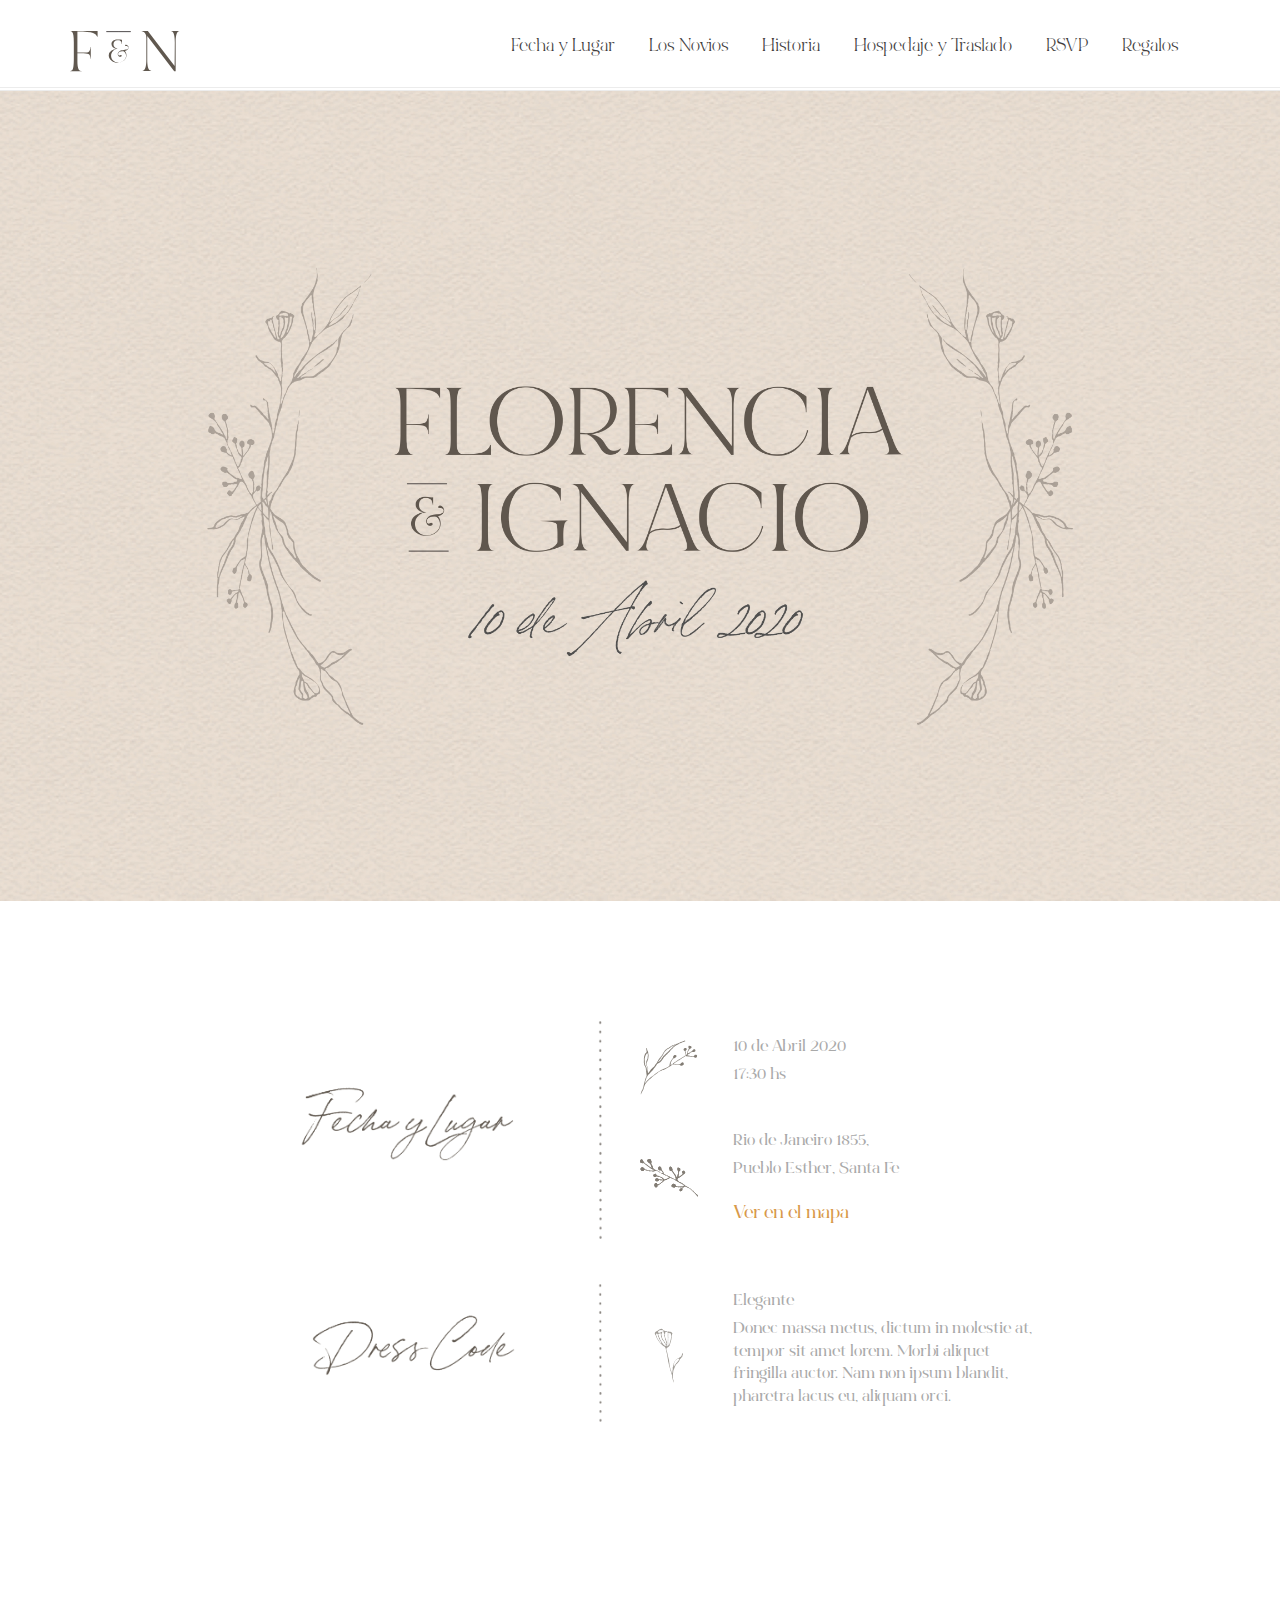
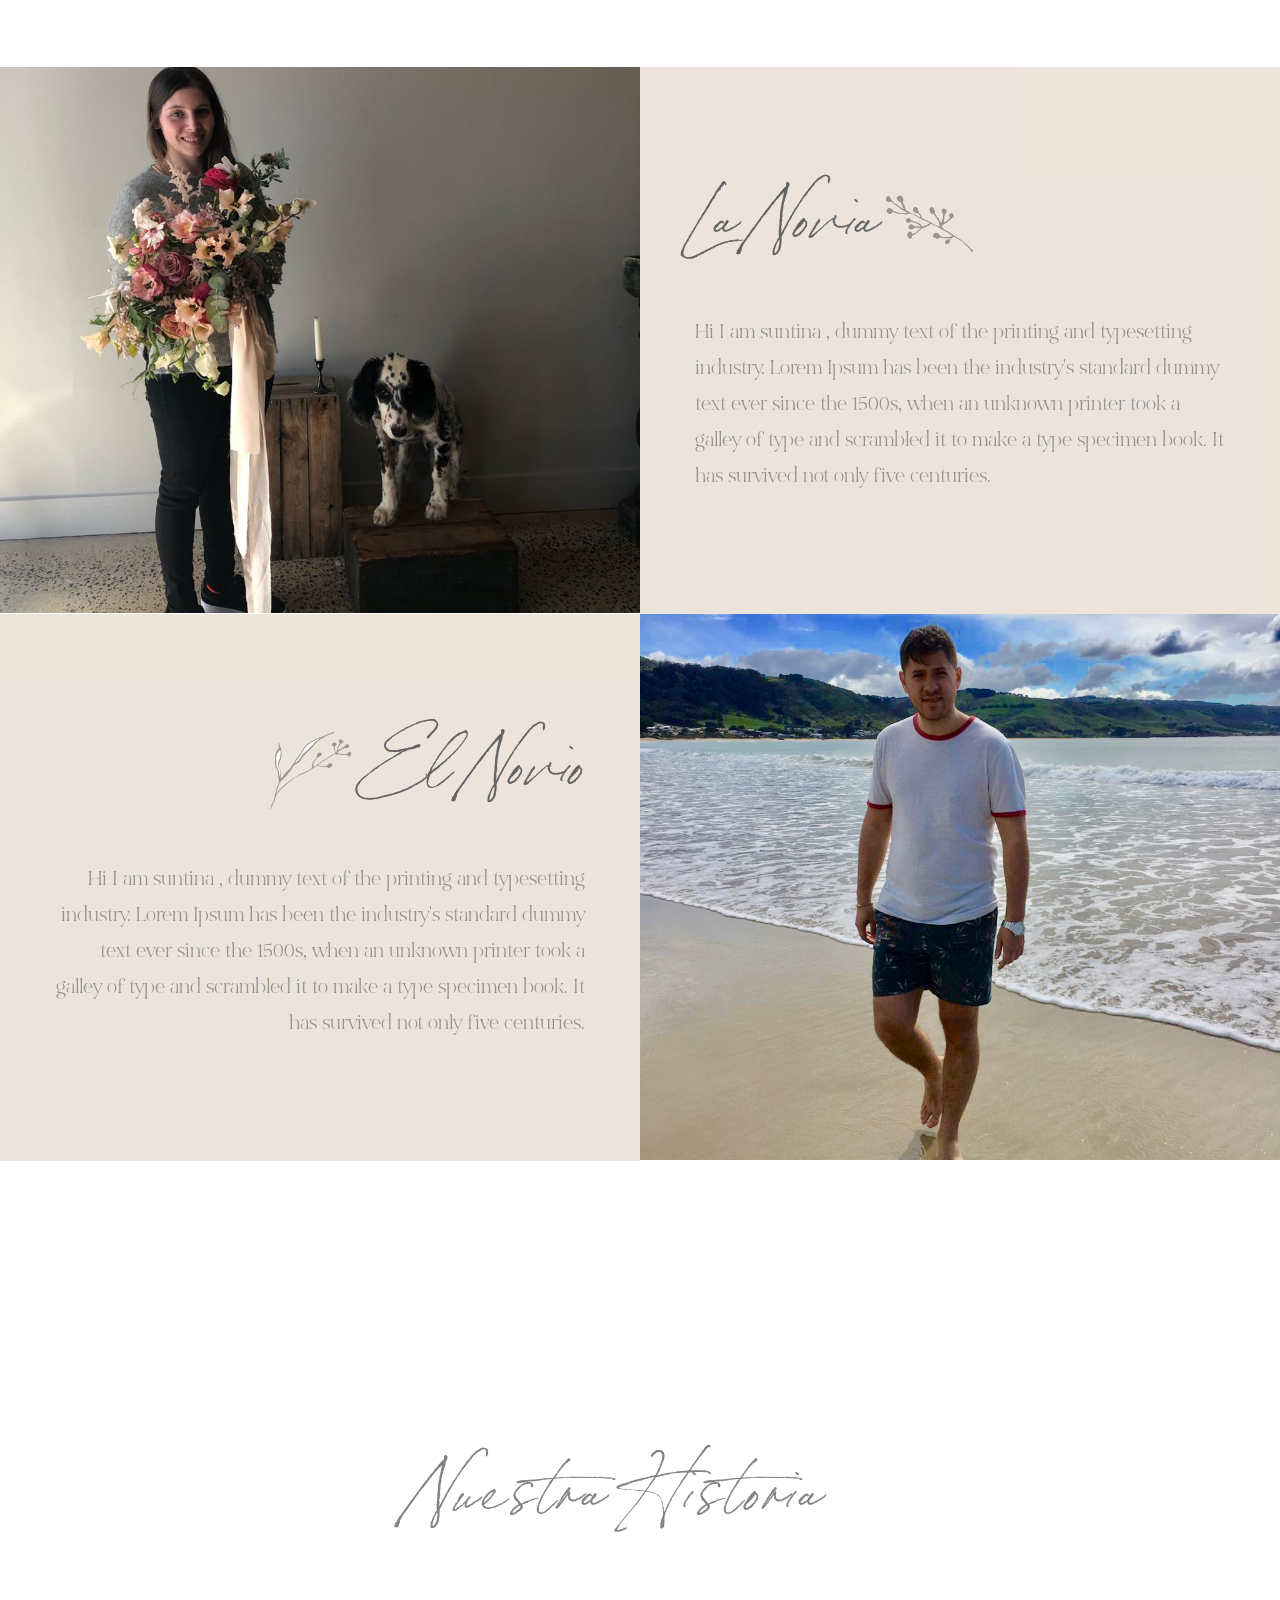
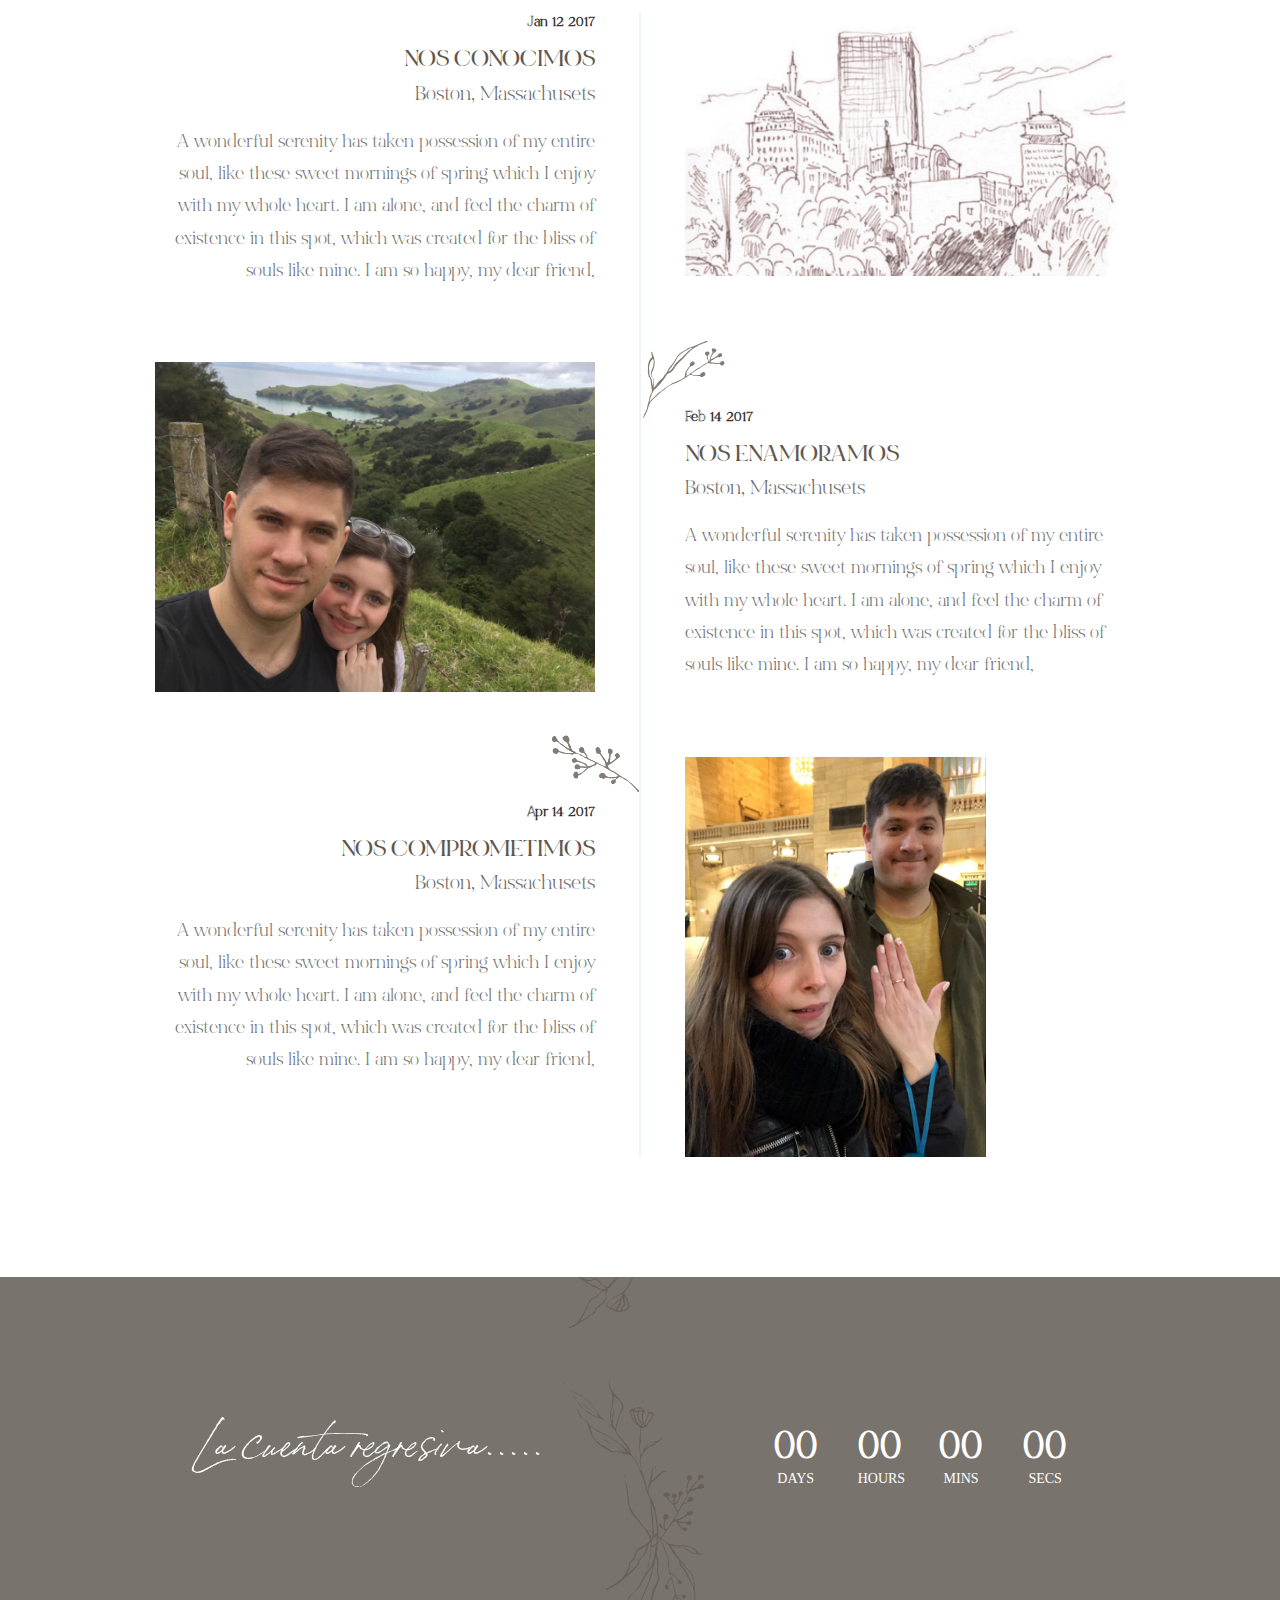
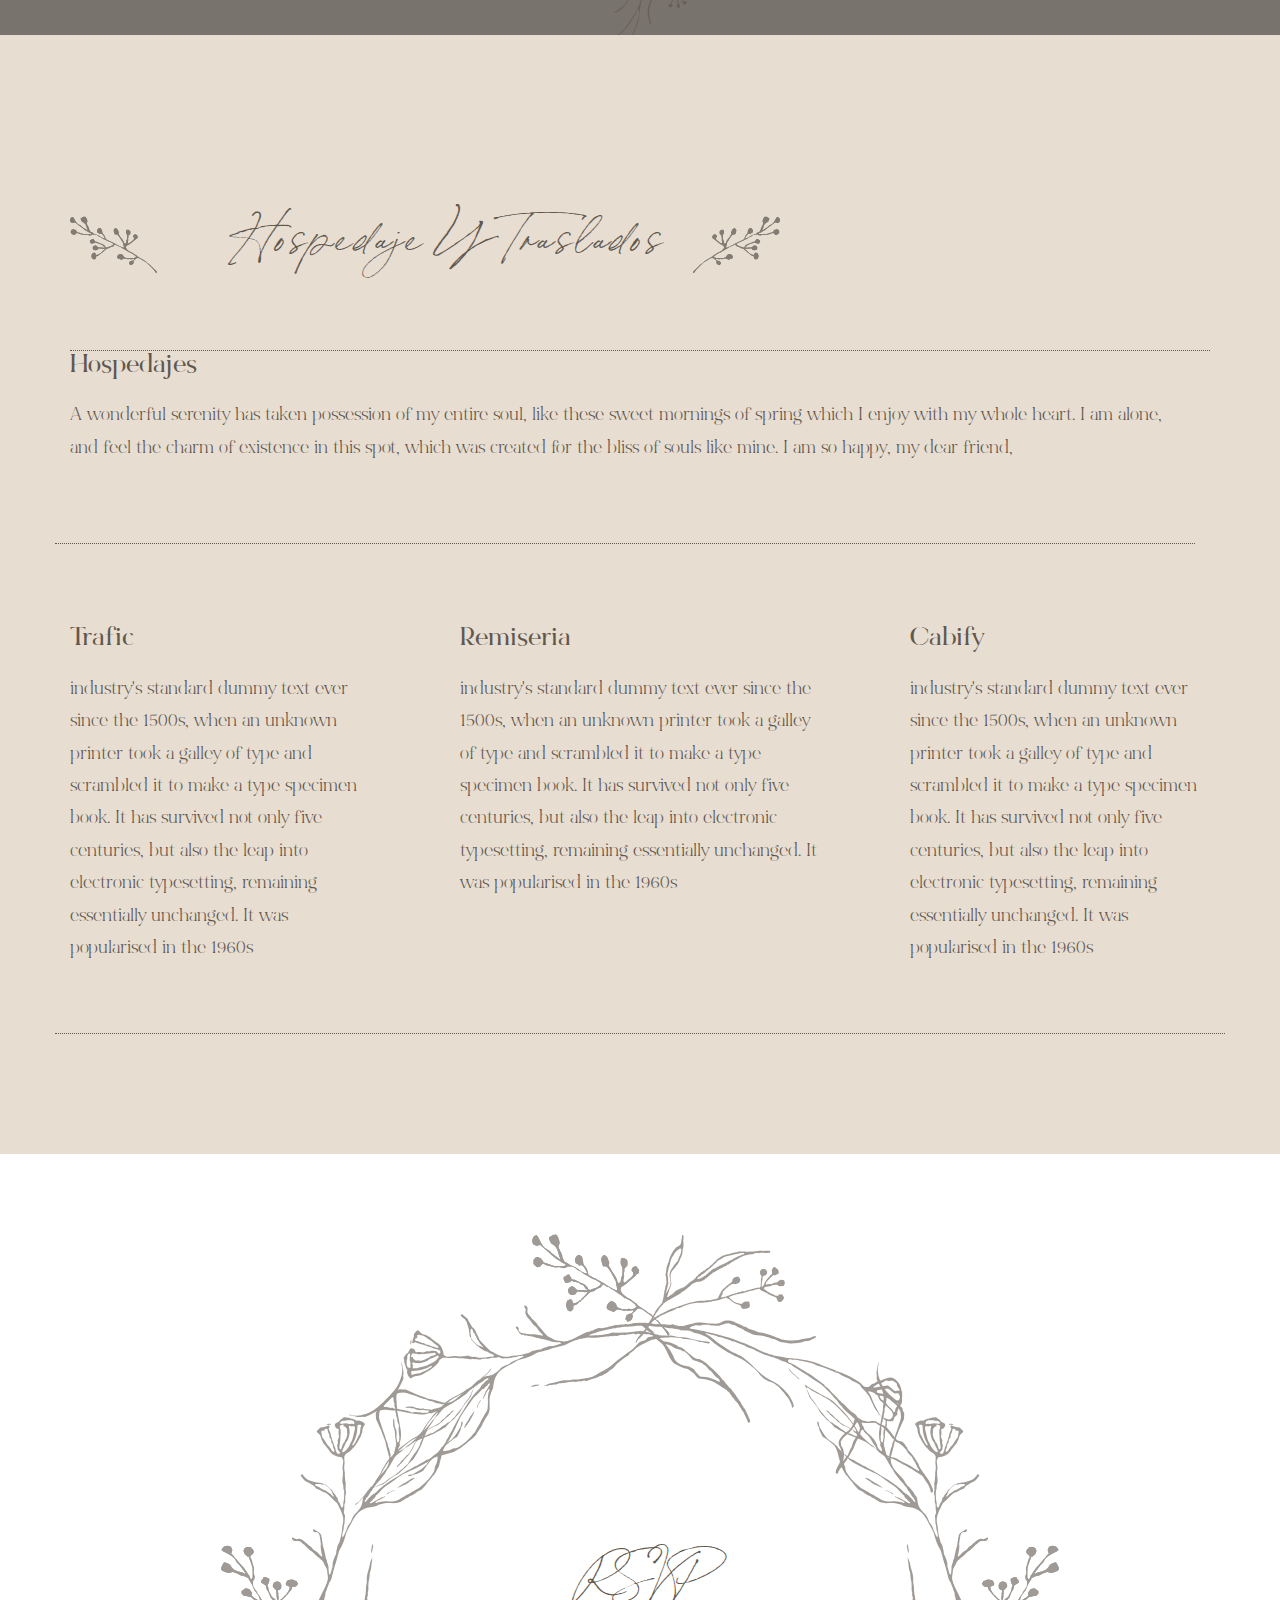
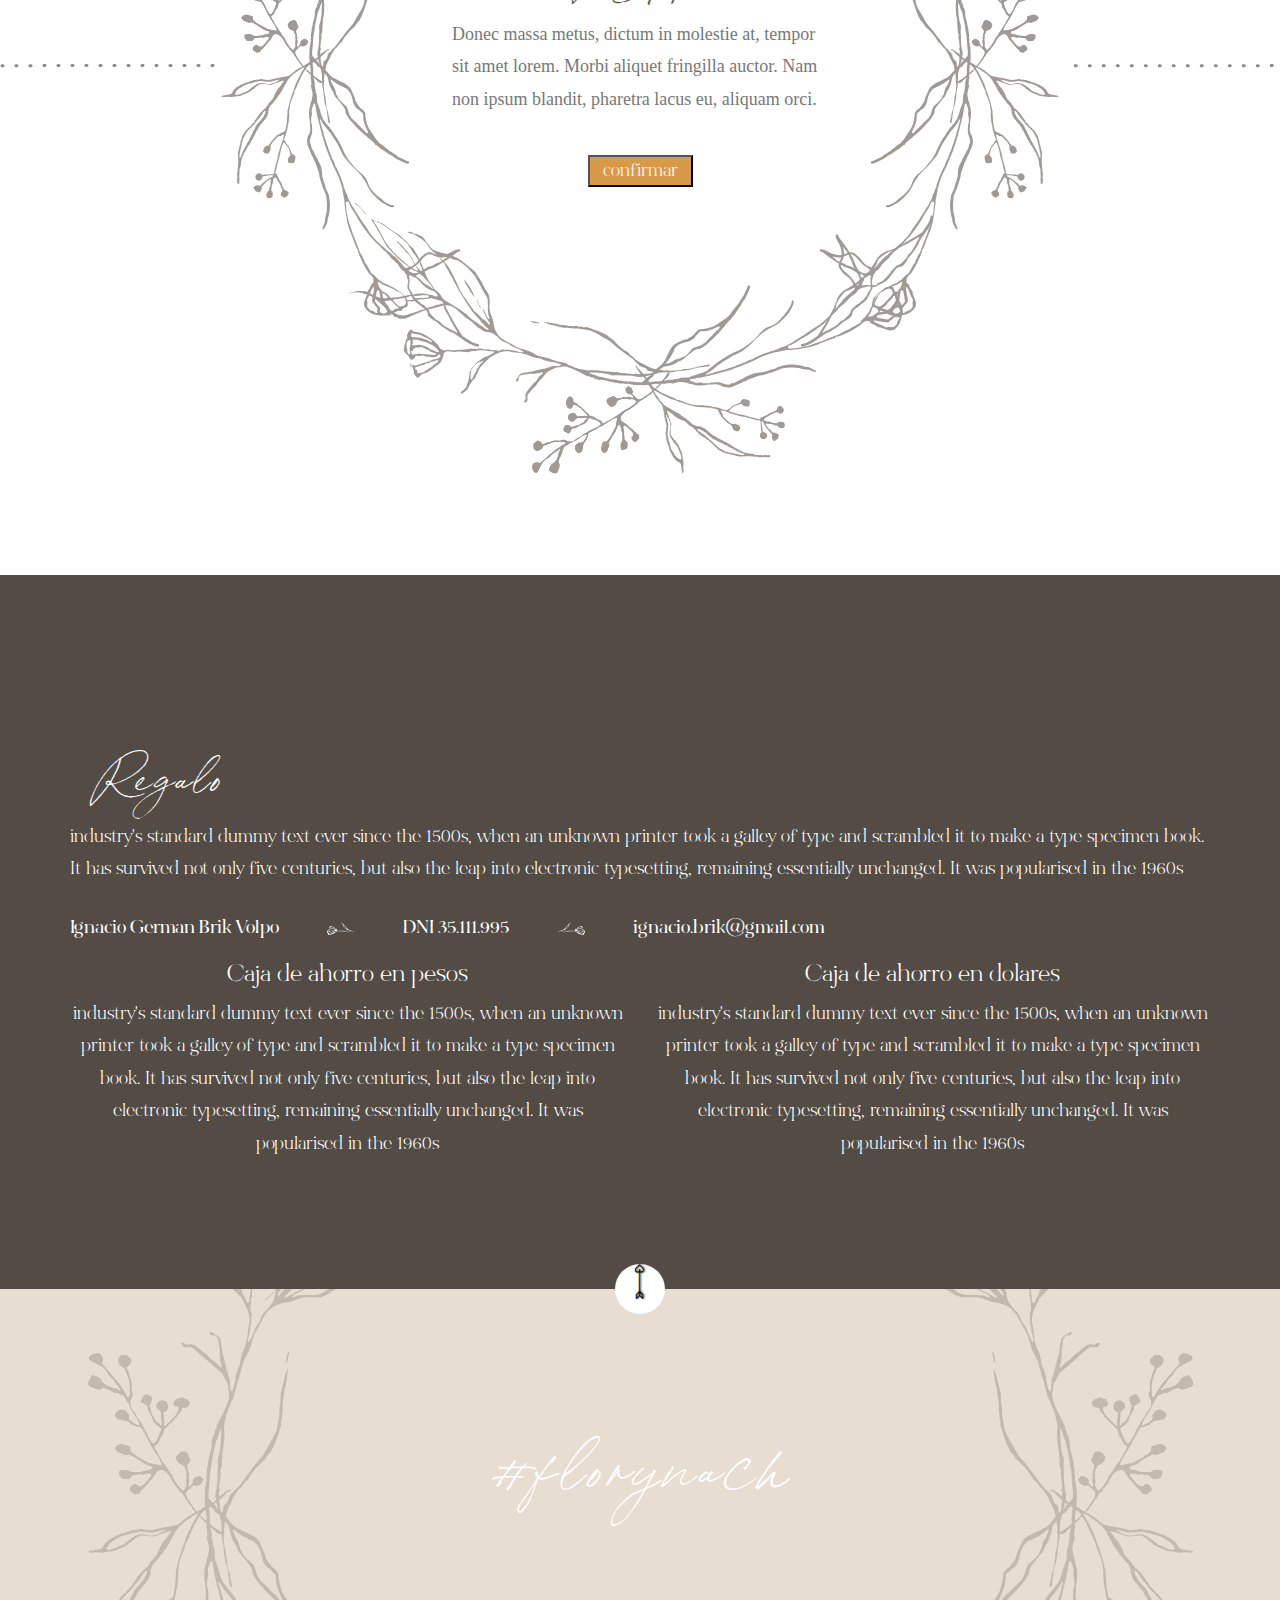
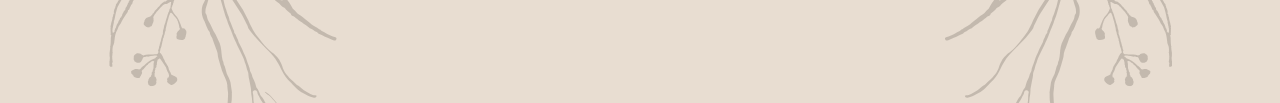
==== commit 4c06db97: "add pohotos" ====
--- a/index-3.html
+++ b/index-3.html
@@ -211,7 +211,7 @@
                     <div class="col col-xs-12">
                         <div class="gb groom">
                             <div class="img-holder wow fadeInLeftSlow">
-                                <img src="images/couple/img-1.jpg" alt>
+                                <img src="images/couple/flor-ramo.jpeg" alt>
                             </div>
                             <div class="details">
                                 <div class="details-inner">
@@ -234,7 +234,7 @@
                                 </div>
                             </div>
                             <div class="img-holder wow fadeInRightSlow">
-                                <img src="images/couple/img-2.jpg" alt>
+                                <img src="images/couple/nachplaya.png" alt>
                             </div>
                         </div>
                     </div>
@@ -296,7 +296,7 @@
                             <div class="row">
                                 <div class="col col-md-6">
                                     <div class="img-holder right-align-text">
-                                        <img src="images/story/img-1.jpg" alt class="img img-responsive">
+                                        <img src="images/story/enamoramos.jpeg" alt class="img img-responsive">
                                     </div>
                                 </div>
                                 <div class="col col-md-6 text-holder">
@@ -324,8 +324,8 @@
                                     </div>
                                 </div>
                                 <div class="col col-md-6">
-                                    <div class="img-holder right-align-text">
-                                        <img src="images/story/img-1.jpg" alt class="img img-responsive">
+                                    <div class="img-holder">
+                                        <img src="images/story/anillo-2.jpeg" alt class="img img-responsive">
                                     </div>
                                 </div>
                             </div>
--- a/css/style.css
+++ b/css/style.css
@@ -115,9 +115,9 @@
   overflow: hidden;
 }
 
-.wow {
-  visibility: hidden;
-}
+/*.wow {*/
+  /*visibility: hidden;*/
+/*}*/
 
 .fi:before {
   margin: 0;
@@ -351,7 +351,7 @@
   /*z-index: 100;*/
 /*}*/
 
-.section-title, .section-title-white {
+. section-title, .section-title-white {
   text-align: center;
   margin-bottom: 60px;
   position: relative;
@@ -393,7 +393,7 @@
 
   .section-title, .section-title-white.hospedaje img {
     padding: 0px;
-    max-width: 60px;
+    /*max-width: 60px;*/
   }
 
   .section-title .vertical-line, .section-title-white .vertical-line {
@@ -2327,19 +2327,19 @@
   margin-bottom: 15px;
 }
 
-@media (max-width: 1199px) {
-  .wedding-couple-section .details h3 {
-    font-size: 22px;
-    font-size: 1.22222rem;
-  }
-}
-
-@media (max-width: 767px) {
-  .wedding-couple-section .details h3 {
-    font-size: 20px;
-    font-size: 1.11111rem;
-  }
-}
+/*@media (max-width: 1199px) {*/
+  /*.wedding-couple-section .details h3 {*/
+    /*font-size: 22px;*/
+    /*font-size: 1.22222rem;*/
+  /*}*/
+/*}*/
+
+/*@media (max-width: 767px) {*/
+  /*.wedding-couple-section .details h3 {*/
+    /*font-size: 20px;*/
+    /*font-size: 1.11111rem;*/
+  /*}*/
+/*}*/
 
 .wedding-couple-section .details .signature {
   font-family: "Great Vibes", cursive;
@@ -2424,6 +2424,10 @@
   .wedding-couple-section .bride .social-links {
     display: inline-block;
   }
+}
+
+.wedding-couple-section .img-holder {
+  max-height: 546px;
 }
 
 @media (max-width: 991px) {
@@ -2809,8 +2813,17 @@
 }
 
 .story-section .story-timeline img {
+  max-height: 400px;
   display: inline-block;
 }
+
+@media (max-width: 991px) {
+  .story-section .story-timeline img {
+    max-height: unset;
+    display: inline-block;
+  }
+}
+
 
 .story-section .video-holder {
   position: relative;
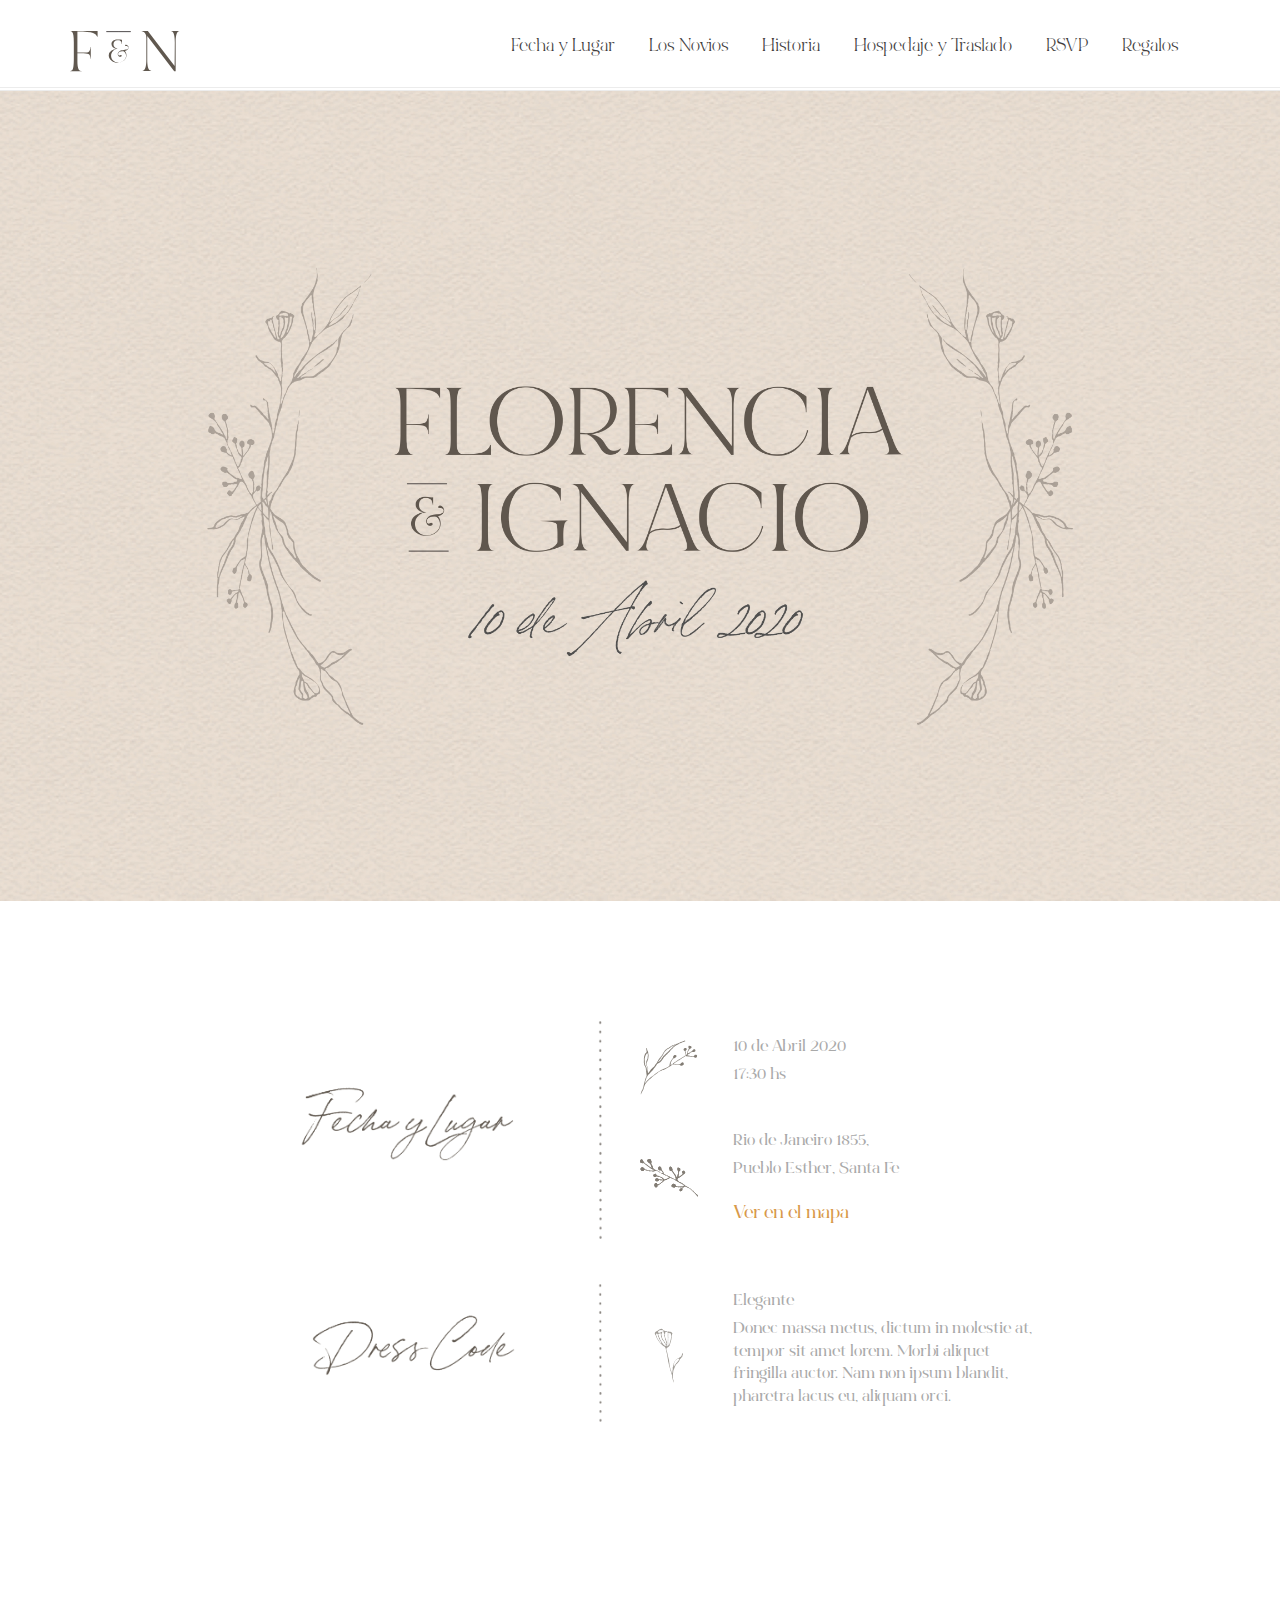
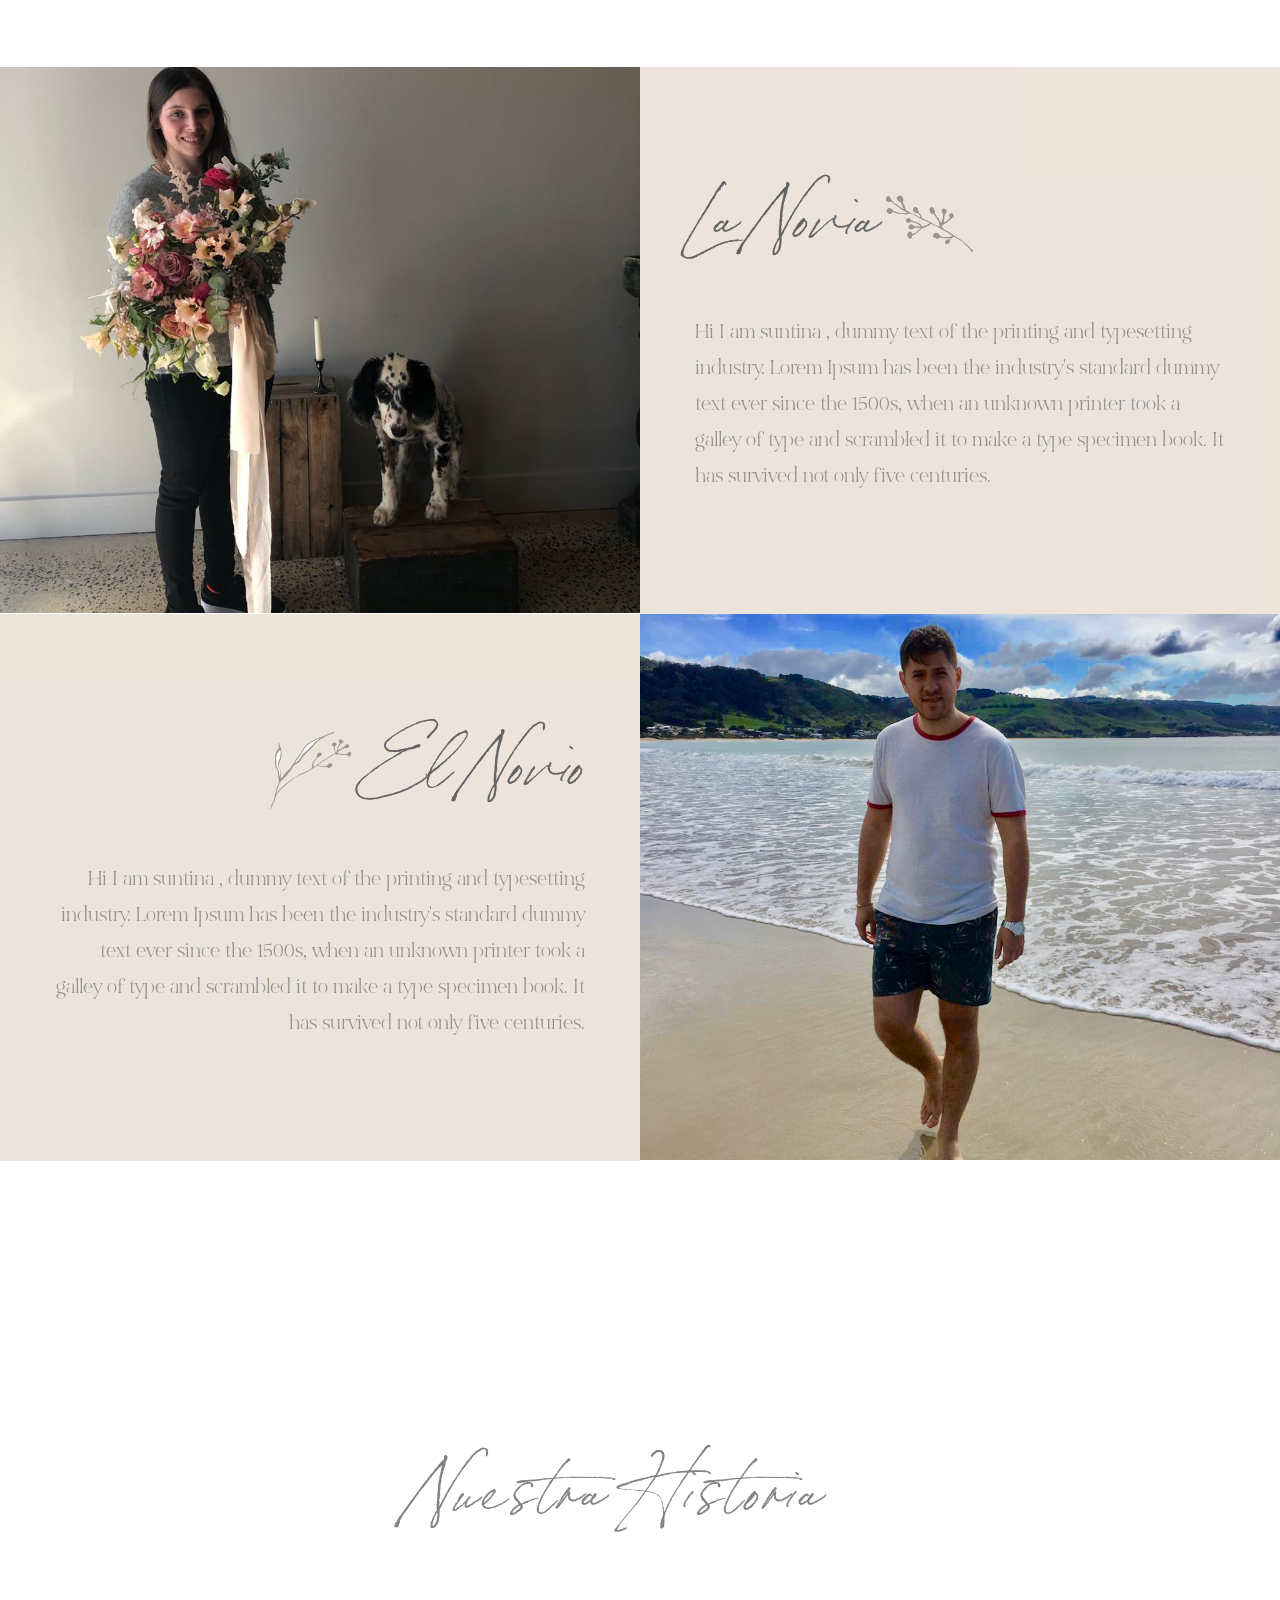
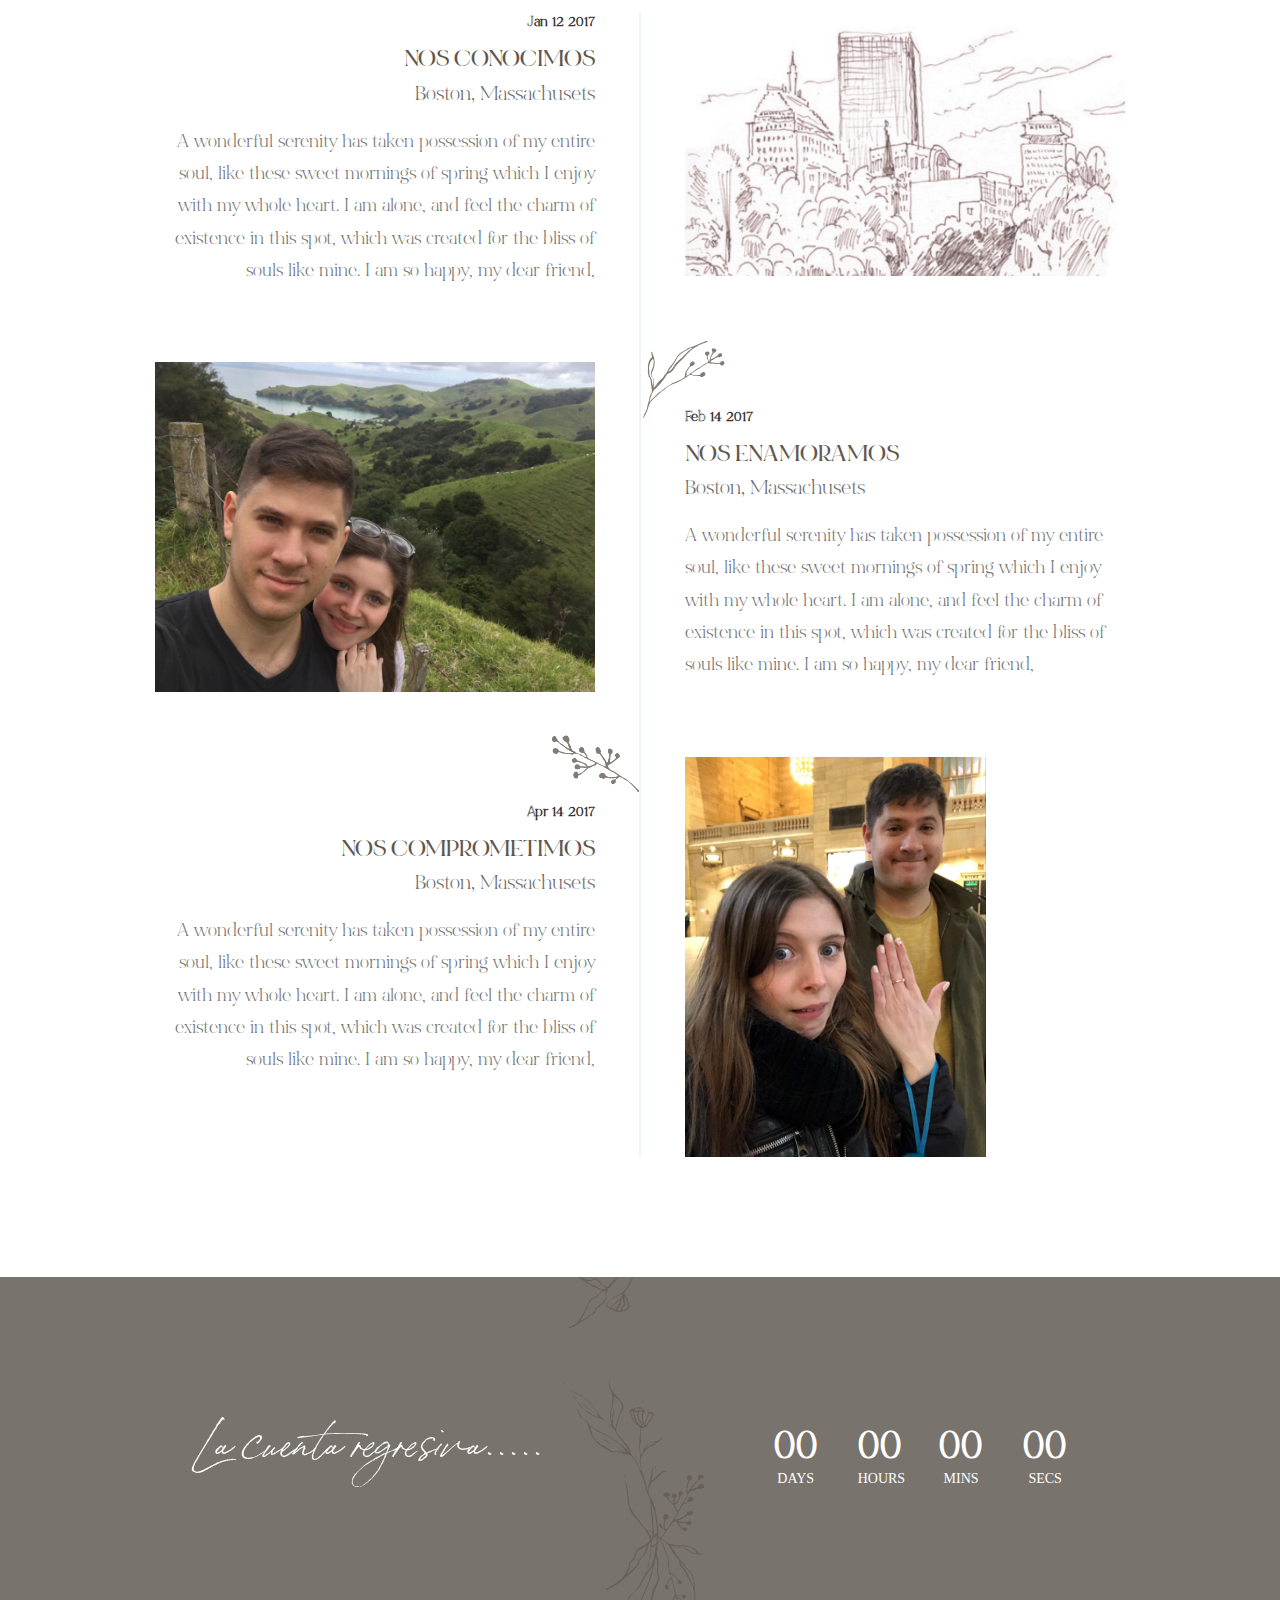
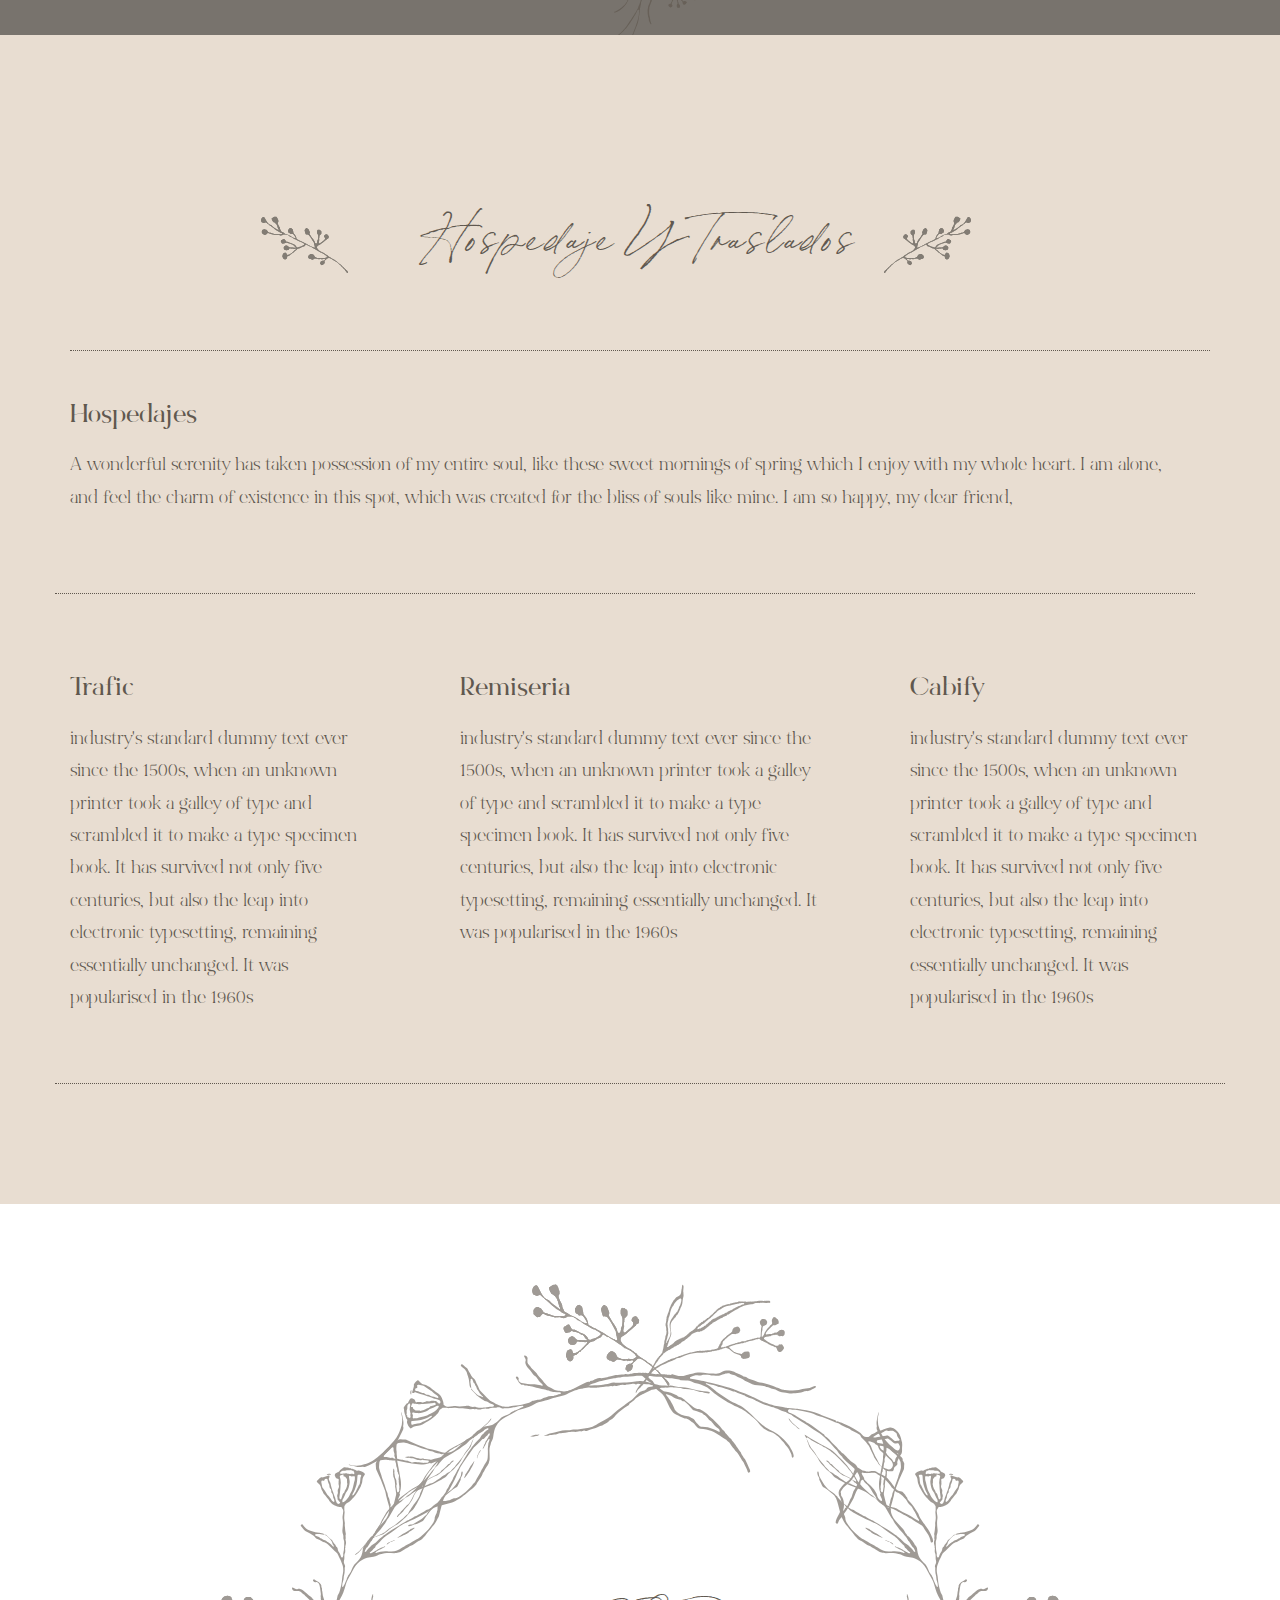
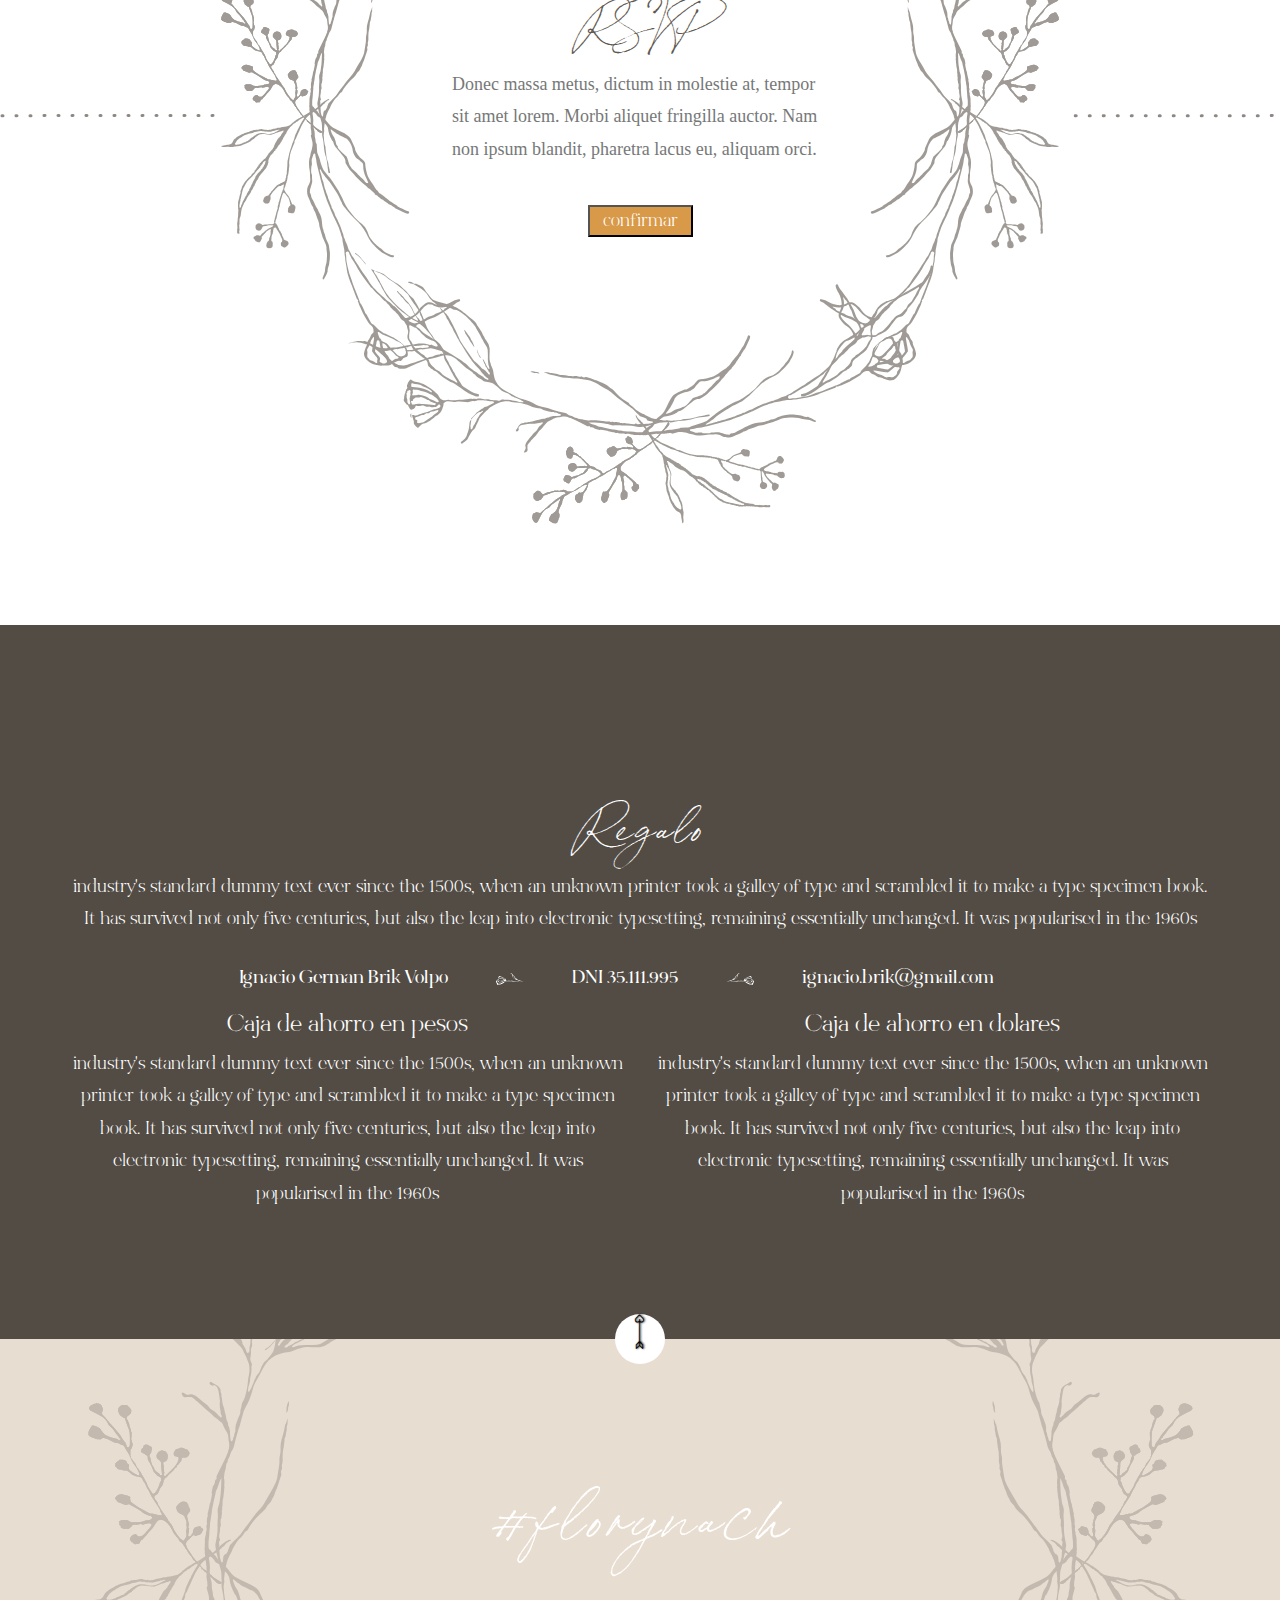
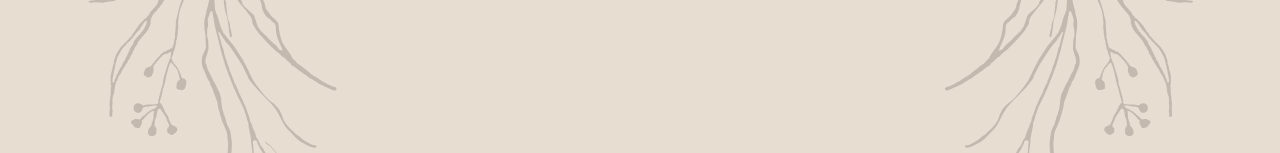
==== commit 83f6e54e: "fix ui on hospedajes" ====
--- a/index-3.html
+++ b/index-3.html
@@ -361,7 +361,7 @@
             <div class="container">
                 <div class="row">
                     <div class="col col-xs-12">
-                        <div class="section-title-white hospedaje">
+                        <div class="section-title-white hospedaje titulo">
                             <img src="images/events/group-16.svg" alt>
                             <h2>Hospedaje y traslados</h2>
                             <img src="images/group-16-copy-3.svg" alt>
@@ -369,7 +369,7 @@
                     </div>
                 </div> <!-- end section-title -->
 
-                <div class="col col-md-12 row content hospedaje">
+                <div class="col col-md-12 row content hospedaje main-detail">
                     <div>
                         <h3>Hospedajes</h3>
                         <p>A wonderful serenity has taken possession of my entire soul, like these sweet mornings of spring which I enjoy with my whole heart. I am alone, and feel the charm of existence in this spot, which was created for the bliss of souls like mine. I am so happy, my dear friend, </p>
--- a/css/style.css
+++ b/css/style.css
@@ -3641,9 +3641,17 @@
   background-color: #e8ddd1;
 }
 
-.getting-there-section .hospedaje{
+.getting-there-section .hospedaje {
   padding-bottom: 70px;
   border-bottom: 1px dotted #60584f;
+}
+
+.getting-there-section .hospedaje.titulo {
+  text-align: center;
+}
+
+.getting-there-section .hospedaje.main-detail {
+  padding-top: 50px;
 }
 
 .getting-there-section .hospedaje h3 {
@@ -3733,6 +3741,7 @@
 #1.5	gift-registration-section
 --------------------------------------------------------------*/
 .gift-section {
+  text-align: center;
   background: #524c45;
 }
 
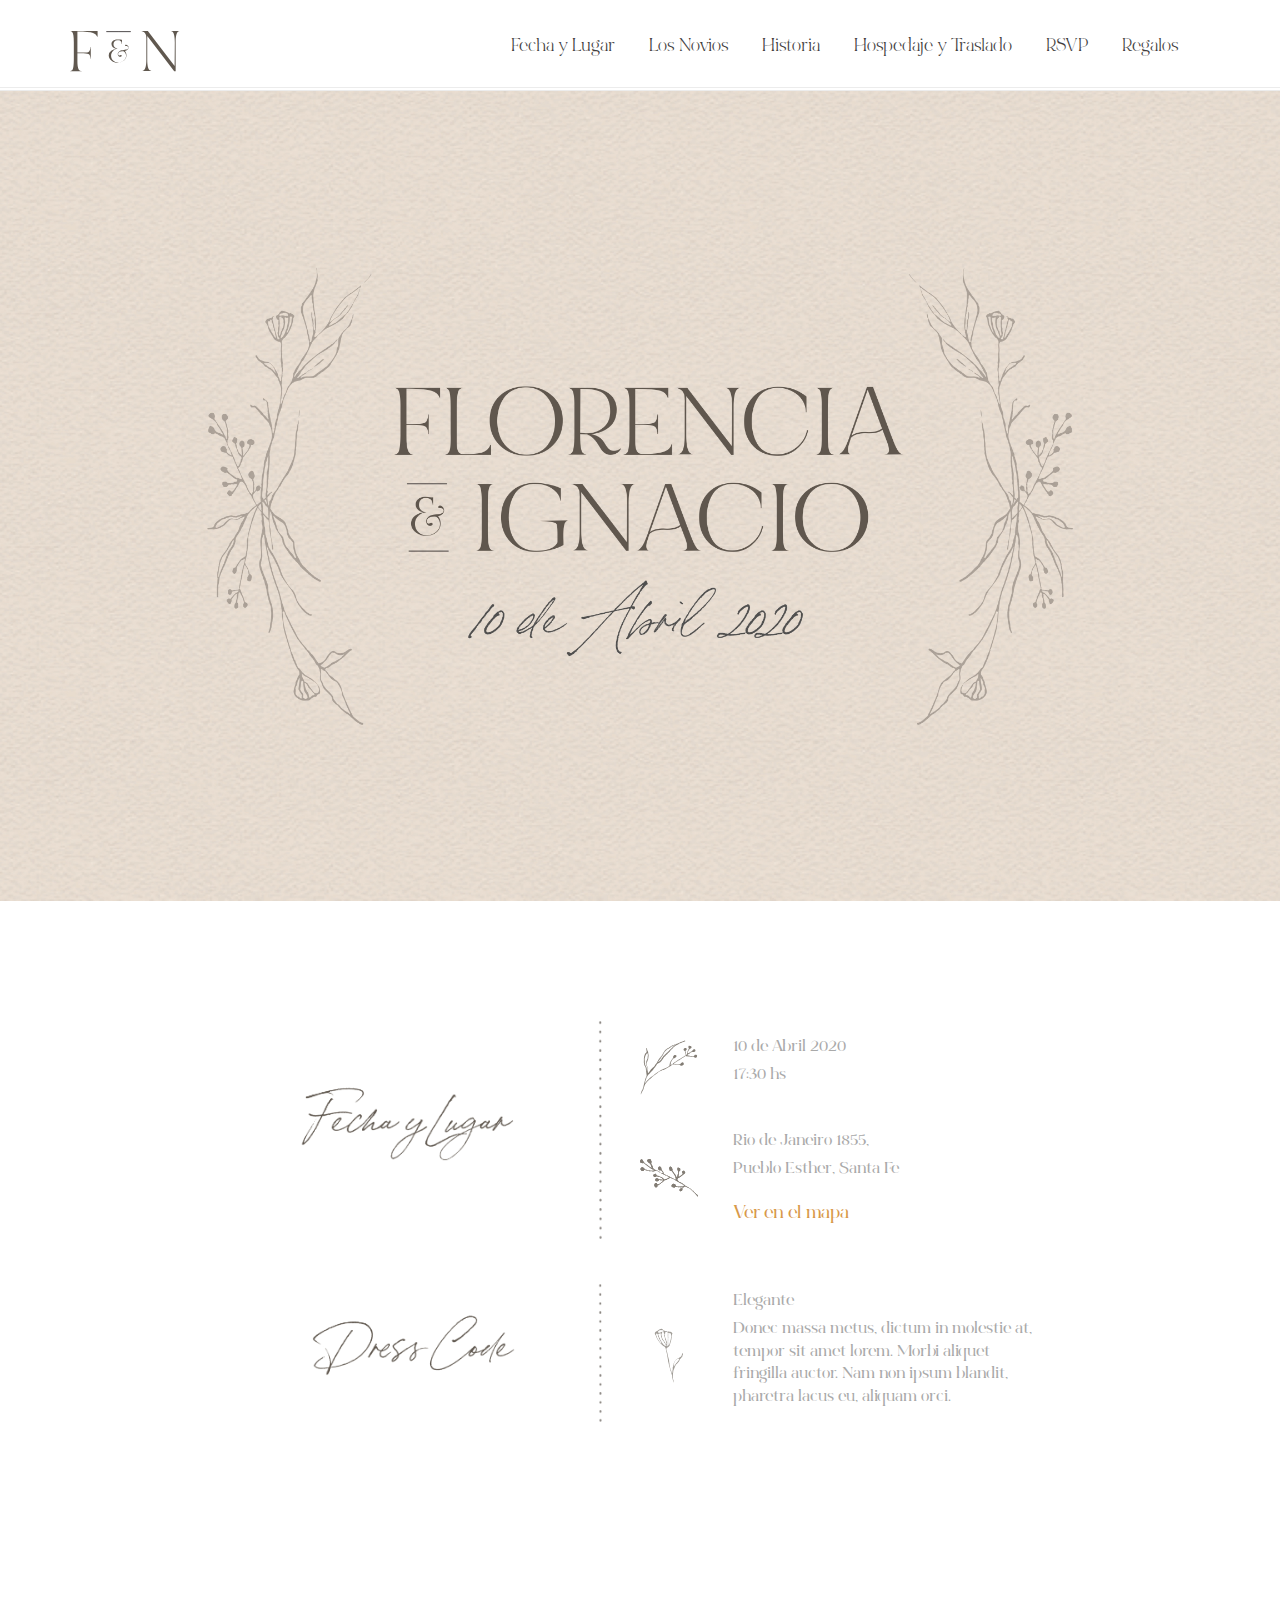
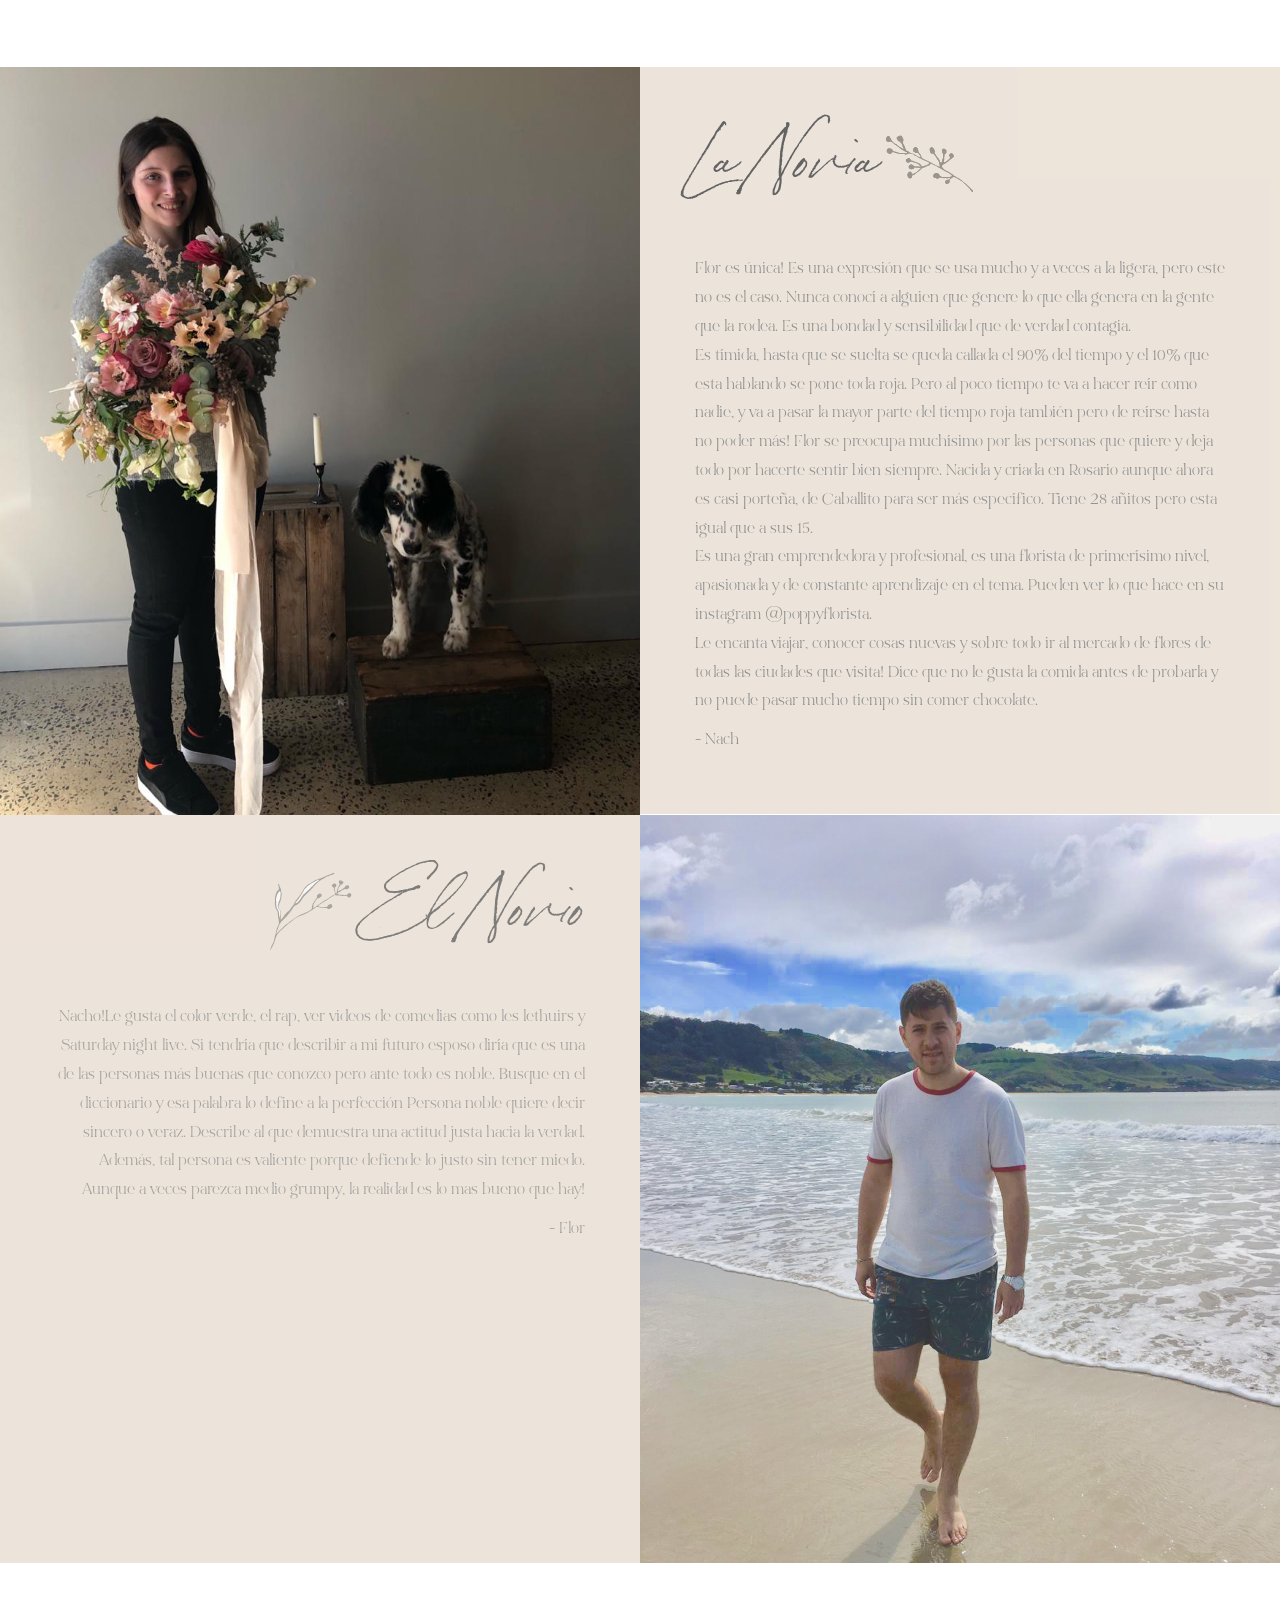
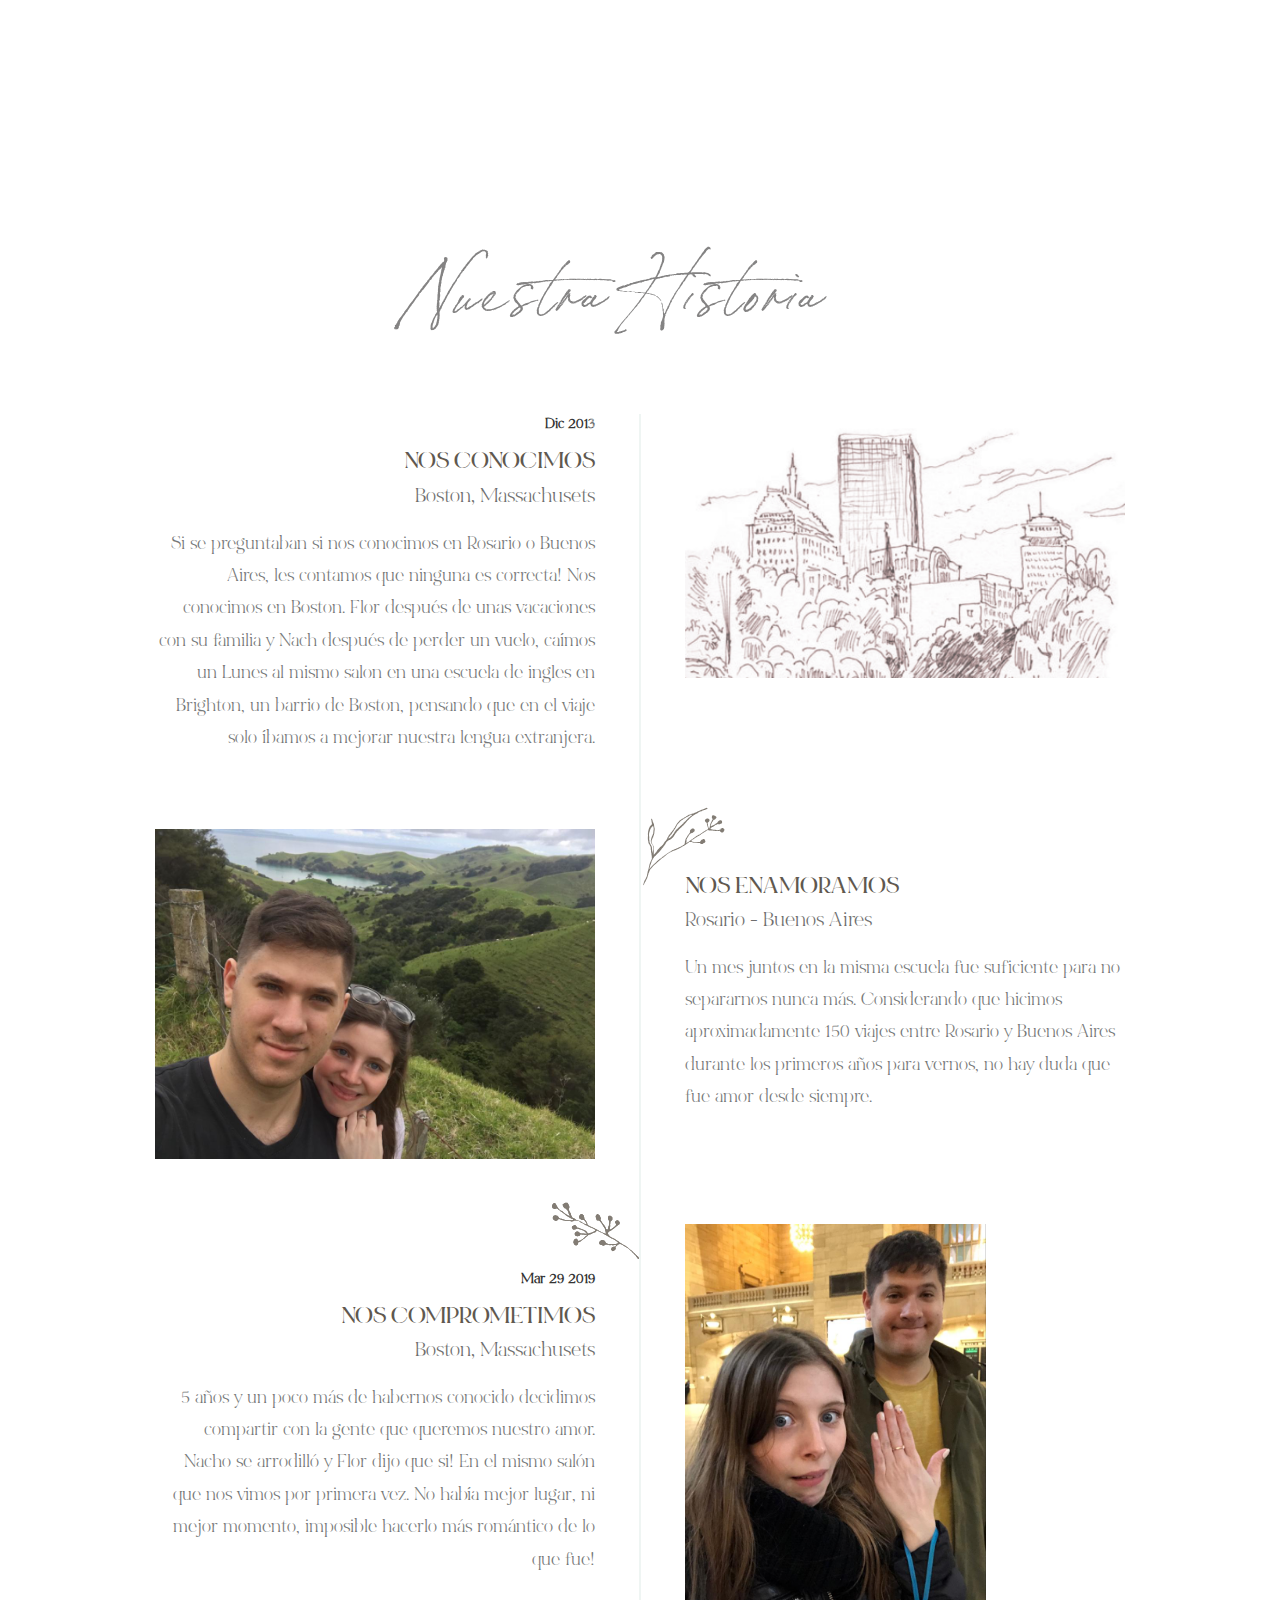
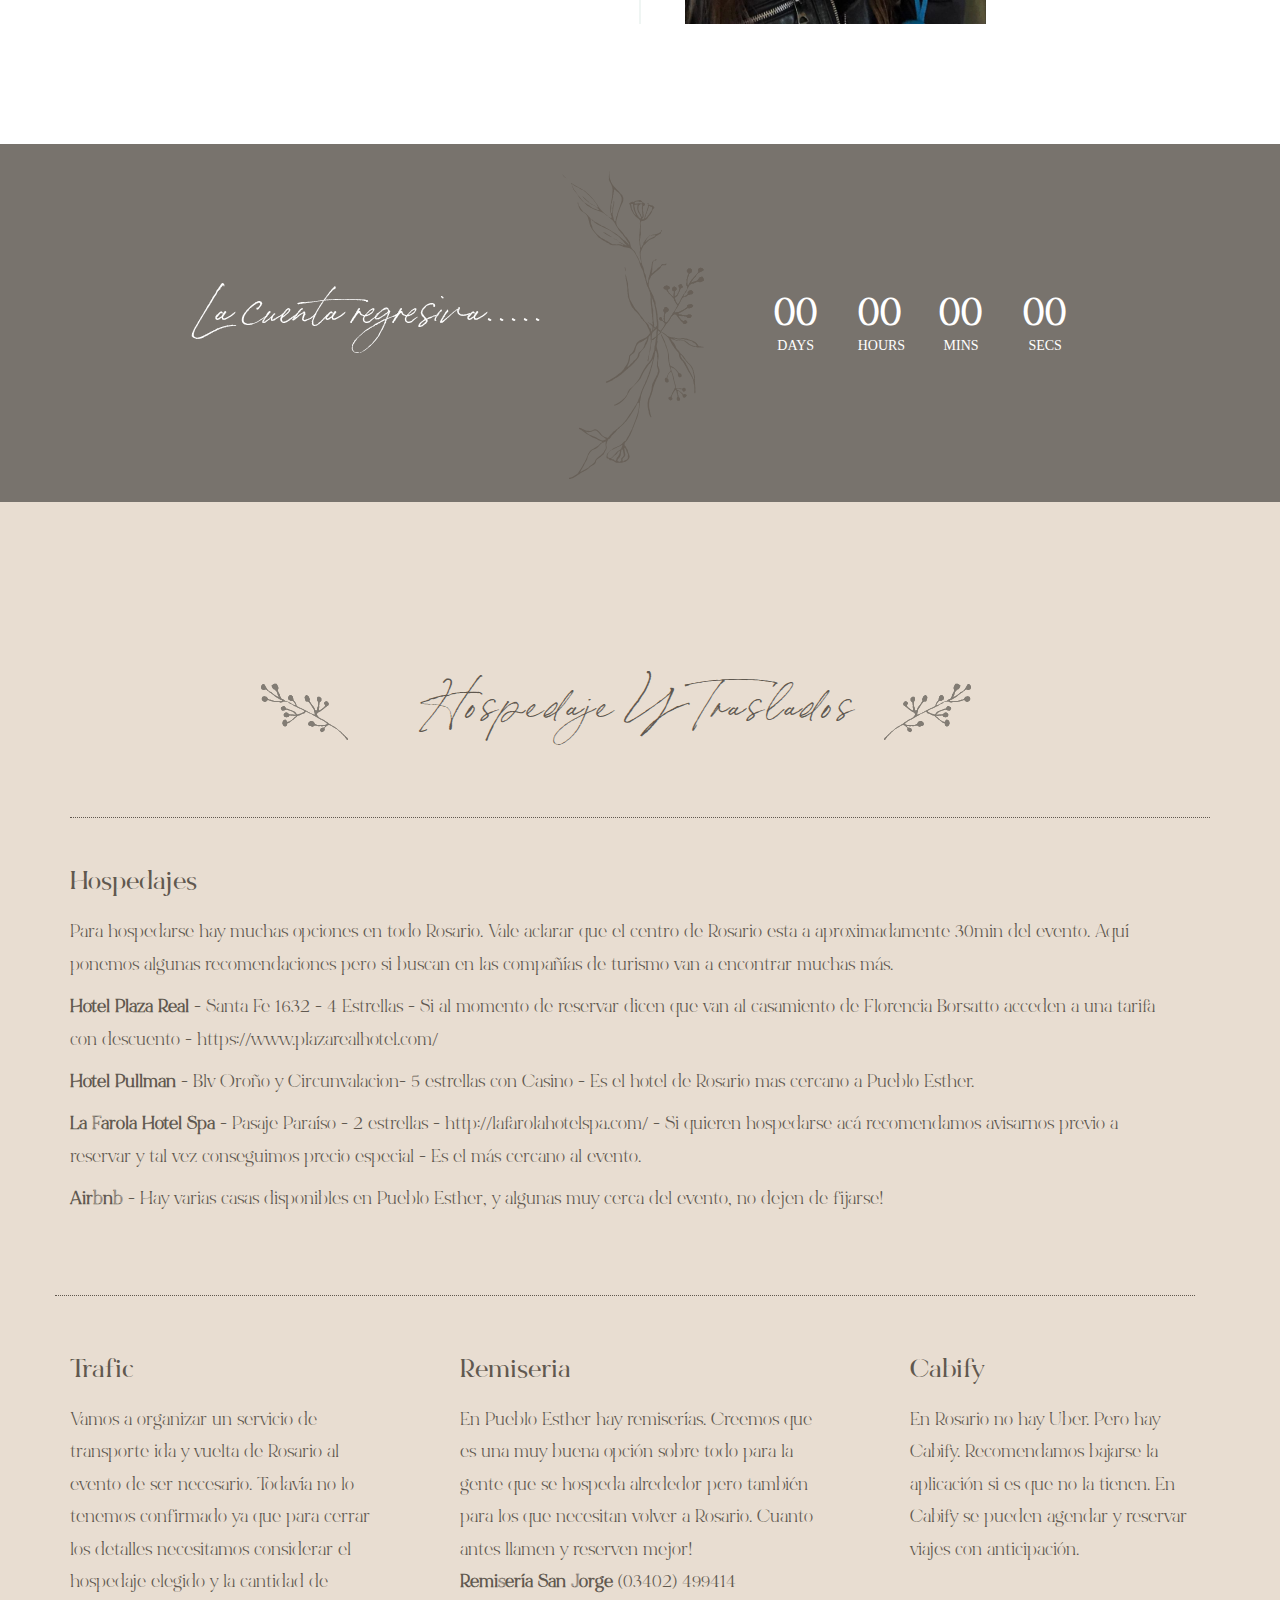
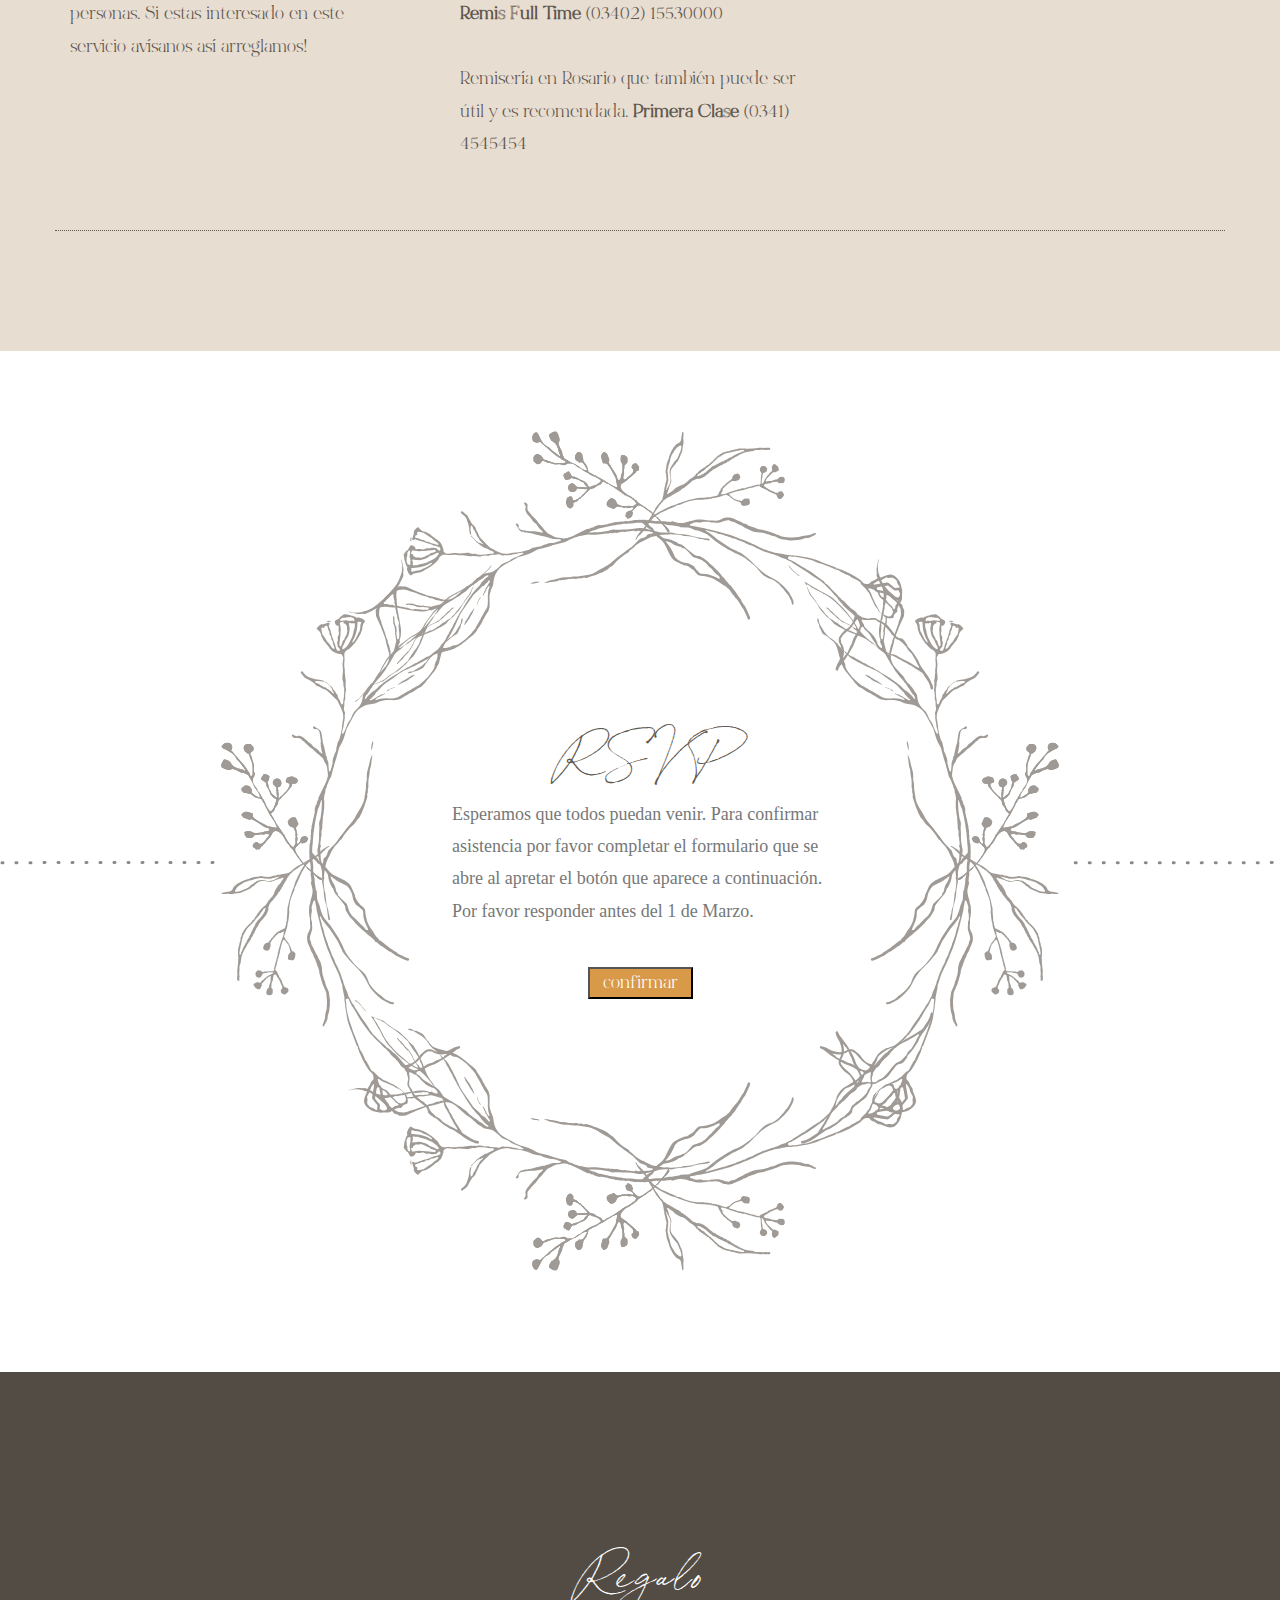
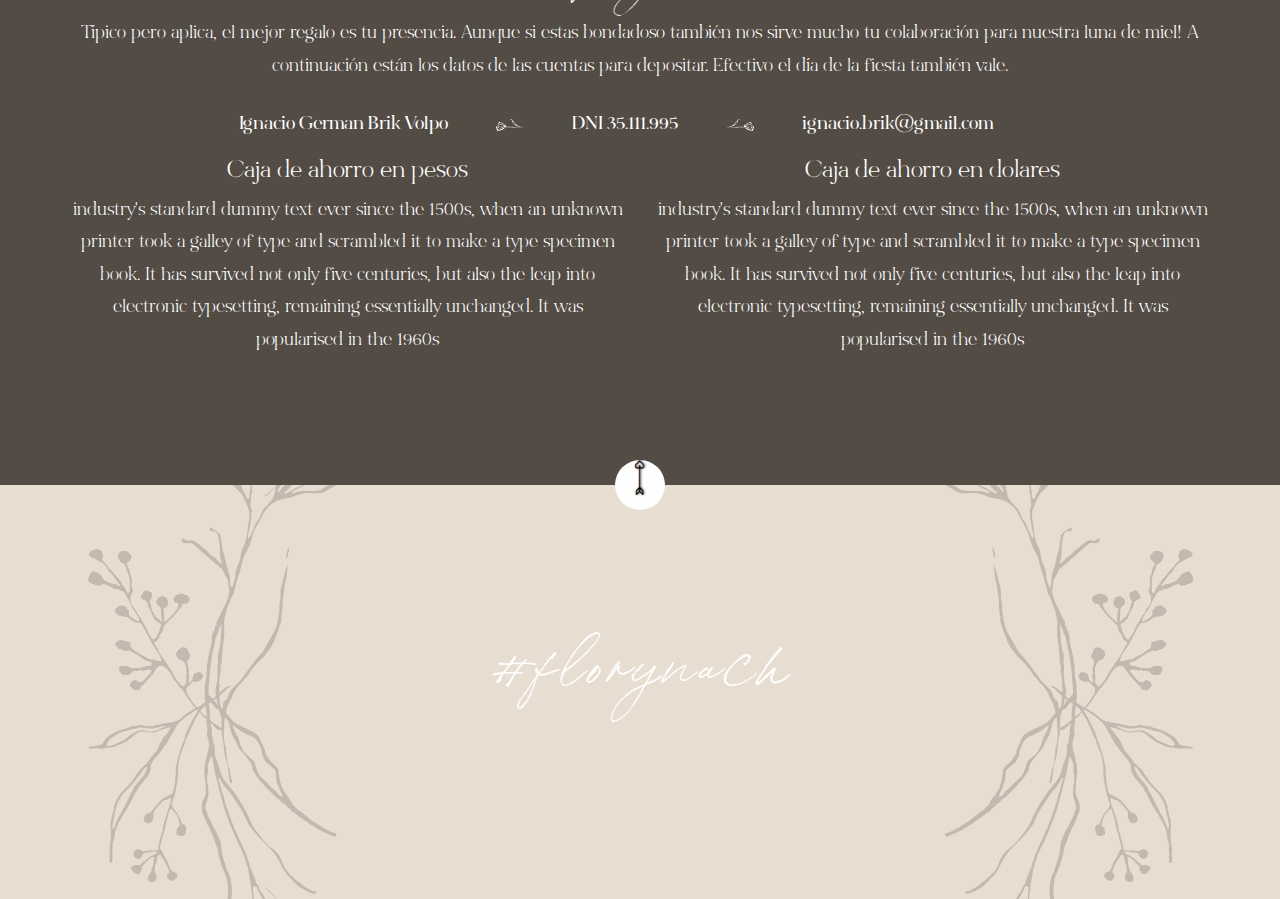
==== commit ede6c072: "add text" ====
--- a/index-3.html
+++ b/index-3.html
@@ -219,7 +219,13 @@
                                         <h3>La Novia</h3>
                                         <img src="images/events/group-16.svg" alt>
                                     </div>
-                                    <p>Hi I am suntina , dummy text of the printing and typesetting industry. Lorem Ipsum has been the industry's standard dummy text ever since the 1500s, when an unknown printer took a galley of type and scrambled it to make a type specimen book. It has survived not only five centuries.</p>
+                                    <p>Flor es única! Es una expresión que se usa mucho y a veces a la ligera, pero este no es el caso. Nunca conocí a alguien que genere lo que ella genera en la gente que la rodea. Es una bondad y sensibilidad que de verdad contagia.<br>
+                                        Es tímida, hasta que se suelta se queda callada el 90% del tiempo y el 10% que esta hablando se pone toda roja. Pero al poco tiempo te va a hacer reír como nadie, y va a pasar la mayor parte del tiempo roja también pero de reírse hasta no poder más! Flor se preocupa muchísimo por las personas que quiere y deja todo por hacerte sentir bien siempre.
+                                        Nacida y criada en Rosario aunque ahora es casi porteña, de Caballito para ser más específico. Tiene 28 añitos pero esta igual que a sus 15.<br>
+                                        Es una gran emprendedora y profesional, es una florista de primerísimo nivel, apasionada y de constante aprendizaje en el tema. Pueden ver lo que hace en su instagram @poppyflorista.<br>
+                                        Le encanta viajar, conocer cosas nuevas y sobre todo ir al mercado de flores de todas las ciudades que visita!
+                                        Dice que no le gusta la comida antes de probarla y no puede pasar mucho tiempo sin comer chocolate.</p>
+                                    <p>- Nach</p>
                                 </div>
                             </div>
                         </div>
@@ -230,7 +236,8 @@
                                         <img src="images/events/group-11.svg" alt>
                                         <h3>El Novio</h3>
                                     </div>
-                                    <p>Hi I am suntina , dummy text of the printing and typesetting industry. Lorem Ipsum has been the industry's standard dummy text ever since the 1500s, when an unknown printer took a galley of type and scrambled it to make a type specimen book. It has survived not only five centuries.</p>
+                                    <p>Nacho!Le gusta el color verde, el rap, ver videos de comedias como les lethuirs y Saturday night live. Si tendría que describir a mi futuro esposo diría que es una de las personas más buenas que conozco pero ante todo es noble. Busque en el diccionario y esa palabra lo define a la perfección Persona noble quiere decir sincero o veraz. Describe al que demuestra una actitud justa hacia la verdad. Además, tal persona es valiente porque defiende lo justo sin tener miedo. Aunque a veces parezca medio grumpy, la realidad es lo mas bueno que hay!</p>
+                                    <p>- Flor</p>
                                 </div>
                             </div>
                             <div class="img-holder wow fadeInRightSlow">
@@ -281,10 +288,10 @@
                             <div class="row">
                                 <div class="col col-md-6">
                                     <div class="story-text right-align-text">
-                                        <span class="date">Jan 12 2017</span>
+                                        <span class="date">Dic 2013</span>
                                         <h3>Nos conocimos</h3>
                                         <h4>Boston, Massachusets</h4>
-                                        <p>A wonderful serenity has taken possession of my entire soul, like these sweet mornings of spring which I enjoy with my whole heart. I am alone, and feel the charm of existence in this spot, which was created for the bliss of souls like mine. I am so happy, my dear friend, </p>
+                                        <p>Si se preguntaban si nos conocimos en Rosario o Buenos Aires, les contamos que ninguna es correcta! Nos conocimos en Boston. Flor después de unas vacaciones con su familia y Nach después de perder un vuelo, caímos un Lunes al mismo salon en una escuela de ingles en Brighton, un barrio de Boston, pensando que en el viaje solo íbamos a mejorar nuestra lengua extranjera.</p>
                                     </div>
                                 </div>
                                 <div class="col col-md-6">
@@ -304,10 +311,11 @@
                                         <img src="images/events/group-11.svg" alt>
                                     </span>
                                     <div class="story-text">
-                                        <span class="date">Feb 14 2017</span>
+                                        <!--<span class="date">Feb 14 2017</span>-->
                                         <h3>Nos enamoramos</h3>
-                                        <h4>Boston, Massachusets</h4>
-                                        <p>A wonderful serenity has taken possession of my entire soul, like these sweet mornings of spring which I enjoy with my whole heart. I am alone, and feel the charm of existence in this spot, which was created for the bliss of souls like mine. I am so happy, my dear friend, </p>
+                                        <h4>Rosario - Buenos Aires</h4>
+                                        <p>Un mes juntos en la misma escuela fue suficiente para no separarnos nunca más.
+                                            Considerando que hicimos aproximadamente 150 viajes entre Rosario y Buenos Aires durante los primeros años para vernos, no hay duda que fue amor desde siempre. </p>
                                     </div>
                                 </div>
                             </div>
@@ -317,10 +325,11 @@
                                          <img src="images/events/group-16.svg" alt>
                                     </span>
                                     <div class="story-text right-align-text">
-                                        <span class="date">Apr 14 2017</span>
+                                        <span class="date">Mar 29 2019</span>
                                         <h3>Nos comprometimos</h3>
                                         <h4>Boston, Massachusets</h4>
-                                        <p>A wonderful serenity has taken possession of my entire soul, like these sweet mornings of spring which I enjoy with my whole heart. I am alone, and feel the charm of existence in this spot, which was created for the bliss of souls like mine. I am so happy, my dear friend, </p>
+                                        <p>5 años y un poco más de habernos conocido decidimos compartir con la gente que queremos nuestro amor.
+                                            Nacho se arrodilló y Flor dijo que si! En el mismo salón que nos vimos por primera vez. No había mejor lugar, ni mejor momento, imposible hacerlo más romántico de lo que fue!</p>
                                     </div>
                                 </div>
                                 <div class="col col-md-6">
@@ -372,7 +381,11 @@
                 <div class="col col-md-12 row content hospedaje main-detail">
                     <div>
                         <h3>Hospedajes</h3>
-                        <p>A wonderful serenity has taken possession of my entire soul, like these sweet mornings of spring which I enjoy with my whole heart. I am alone, and feel the charm of existence in this spot, which was created for the bliss of souls like mine. I am so happy, my dear friend, </p>
+                        <p>Para hospedarse hay muchas opciones en todo Rosario. Vale aclarar que el centro de Rosario esta a aproximadamente 30min del evento. Aquí ponemos algunas recomendaciones pero si buscan en las compañías de turismo van a encontrar muchas más.</p>
+                        <p> <b> Hotel Plaza Real </b> - Santa Fe 1632 - 4 Estrellas - Si al momento de reservar dicen que van al casamiento de Florencia Borsatto acceden a una tarifa con descuento - https://www.plazarealhotel.com/</p>
+                        <p> <b> Hotel Pullman </b> - Blv Oroño y Circunvalacion- 5 estrellas con Casino - Es el hotel de Rosario mas cercano a Pueblo Esther.</p>
+                        <p> <b> La Farola Hotel Spa </b> - Pasaje Paraíso - 2 estrellas - http://lafarolahotelspa.com/ - Si quieren hospedarse acá recomendamos avisarnos previo a reservar y tal vez conseguimos precio especial - Es el más cercano al evento. </p>
+                        <p> <b> Airbnb </b> - Hay varias casas disponibles en Pueblo Esther, y algunas muy cerca del evento, no dejen de fijarse! </p>
                     </div>
                 </div>
                 <!--<div class="col col-md-6">-->
@@ -382,15 +395,20 @@
                 <div class="row content hospedaje">
                     <div class="col col-md-4 getting-there-details">
                         <h3>Trafic</h3>
-                        <p> industry's standard dummy text ever since the 1500s, when an unknown printer took a galley of type and scrambled it to make a type specimen book. It has survived not only five centuries, but also the leap into electronic typesetting, remaining essentially unchanged. It was popularised in the 1960s</p>
+                        <p> Vamos a organizar un servicio de transporte ida y vuelta de Rosario al evento de ser necesario. Todavía no lo tenemos confirmado ya que para cerrar los detalles necesitamos considerar el hospedaje elegido y la cantidad de personas. Si estas interesado en este servicio avísanos así arreglamos!</p>
                     </div>
                     <div class="col col-md-4 getting-there-details second">
                         <h3>Remiseria</h3>
-                        <p> industry's standard dummy text ever since the 1500s, when an unknown printer took a galley of type and scrambled it to make a type specimen book. It has survived not only five centuries, but also the leap into electronic typesetting, remaining essentially unchanged. It was popularised in the 1960s</p>
+                        <p> En Pueblo Esther hay remiserías. Creemos que es una muy buena opción sobre todo para la gente que se hospeda alrededor pero también para los que necesitan volver a Rosario. Cuanto antes llamen y reserven mejor!<br>
+                            <b>Remisería San Jorge</b> (03402) 499414 <br>
+                            <b>Remis Full Time</b> (03402) 15530000<br>
+                            <br>
+                            Remisería en Rosario que también puede ser útil y es recomendada.
+                            <b>Primera Clase</b> (0341) 4545454</p>
                     </div>
                     <div class="col col-md-4 getting-there-details">
                         <h3>Cabify</h3>
-                        <p> industry's standard dummy text ever since the 1500s, when an unknown printer took a galley of type and scrambled it to make a type specimen book. It has survived not only five centuries, but also the leap into electronic typesetting, remaining essentially unchanged. It was popularised in the 1960s</p>
+                        <p> En Rosario no hay Uber. Pero hay Cabify. Recomendamos bajarse la aplicación si es que no la tienen. En Cabify se pueden agendar y reservar viajes con anticipación.</p>
                     </div>
                 </div> <!-- end row -->
             </div> <!-- end container -->
@@ -458,14 +476,15 @@
                     <div class="col col-xs-12">
                         <div class="section-title-white">
                             <!--<div class="vertical-line"><span><i class="fi flaticon-two"></i></span></div>-->
-                            <h2>RSVP</h2>
+                            <h2>R  S  V  P</h2>
                         </div>
                     </div>
                 </div> <!-- end section-title -->
 
                 <!--<div class="">-->
                     <div class="text-and-button">
-                        <p>Donec massa metus, dictum in molestie at, tempor sit amet lorem. Morbi aliquet fringilla auctor. Nam non ipsum blandit, pharetra lacus eu, aliquam orci. </p>
+                        <p>Esperamos que todos puedan venir. Para confirmar asistencia por favor completar el formulario que se abre al apretar el botón que aparece a continuación.
+                            Por favor responder antes del 1 de Marzo.</p>
                         <button class="submit">confirmar</button>
                     </div>
                 <!--</div> &lt;!&ndash; end row &ndash;&gt;-->
@@ -510,7 +529,8 @@
                         <div class="section-title-white">
                             <!--<div class="vertical-line"><span><i class="fi flaticon-two"></i></span></div>-->
                             <h2>Regalo</h2>
-                            <p> industry's standard dummy text ever since the 1500s, when an unknown printer took a galley of type and scrambled it to make a type specimen book. It has survived not only five centuries, but also the leap into electronic typesetting, remaining essentially unchanged. It was popularised in the 1960s</p>
+                            <p>Típico pero aplica, el mejor regalo es tu presencia.
+                                Aunque si estas bondadoso también nos sirve mucho tu colaboración para nuestra luna de miel! A continuación están los datos de las cuentas para depositar. Efectivo el día de la fiesta también vale.</p>
                             <div class="contact-details">
                                 <span>Ignacio German Brik Volpo</span><img src="images/fill-4.svg" alt><span>DNI 35.111.995</span><img src="images/fill-4-copy.svg" alt><span>ignacio.brik@gmail.com</span>
                             </div>
--- a/css/style.css
+++ b/css/style.css
@@ -2301,7 +2301,7 @@
 
 .wedding-couple-section .details p {
   font-family: "BonVivantSerif";
-  font-size: 20px;
+  font-size: 16px;
 }
 
 .wedding-couple-section .details .details-inner .title-details {
@@ -2410,6 +2410,11 @@
   background-color: #e8ddd1;
 }
 
+.wedding-couple-section .bride {
+  background-color: #e8ddd1;
+  opacity: 0.8;
+}
+
 @media screen and (min-width: 992px) {
   .wedding-couple-section .bride {
     text-align: right;
@@ -2427,7 +2432,8 @@
 }
 
 .wedding-couple-section .img-holder {
-  max-height: 546px;
+  max-height: 800px;
+  background-position: top !important;
 }
 
 @media (max-width: 991px) {
@@ -3504,6 +3510,11 @@
   padding-bottom: 50px;
 }
 
+@media (max-width: 991px) {
+  .rsvp-section .container .text-and-button {
+    max-width: 80%;
+  }
+}
 .rsvp-section .container .text-and-button button {
   font-family: "BonVivantSerif";
   background-color: #d89949;
@@ -3663,7 +3674,7 @@
 }
 
 .getting-there-section .container .getting-there-details {
-  padding-top: 80px;
+  padding-top: 60px;
 }
 
 .getting-there-section .content h3,
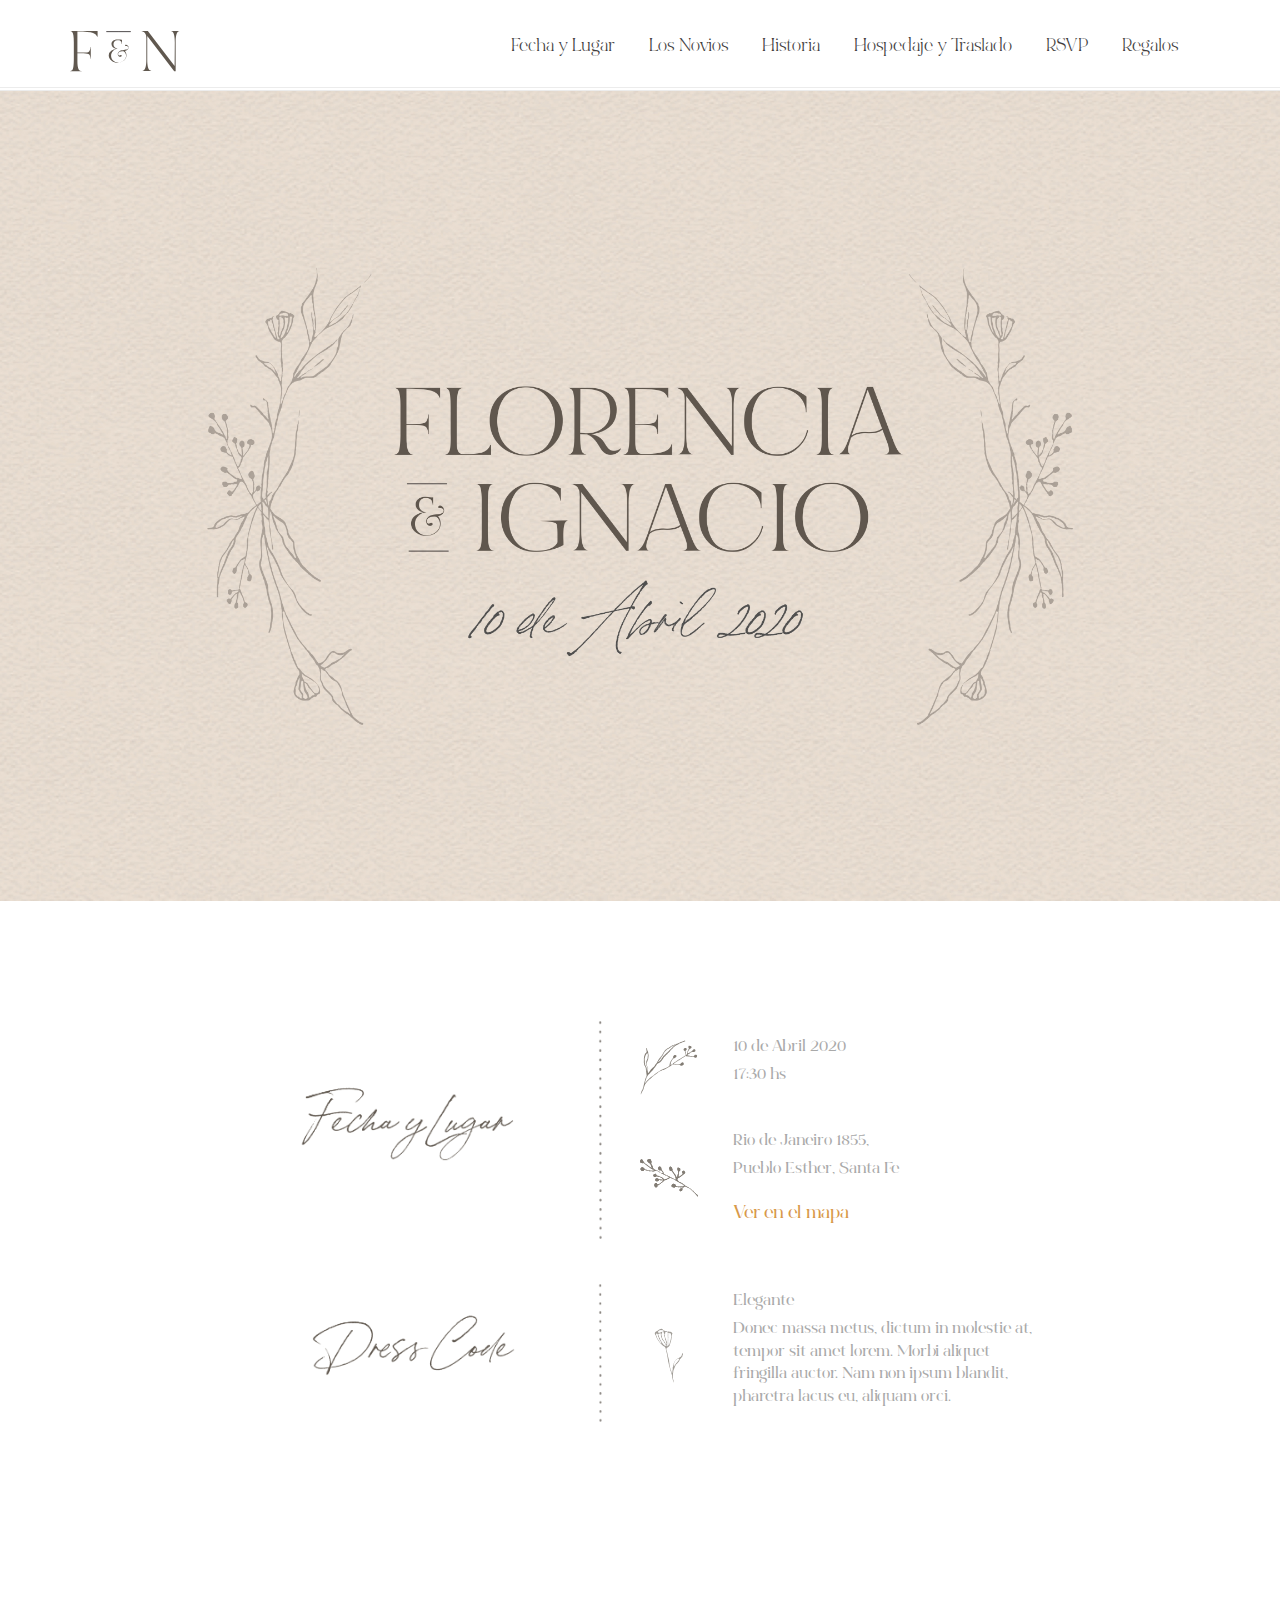
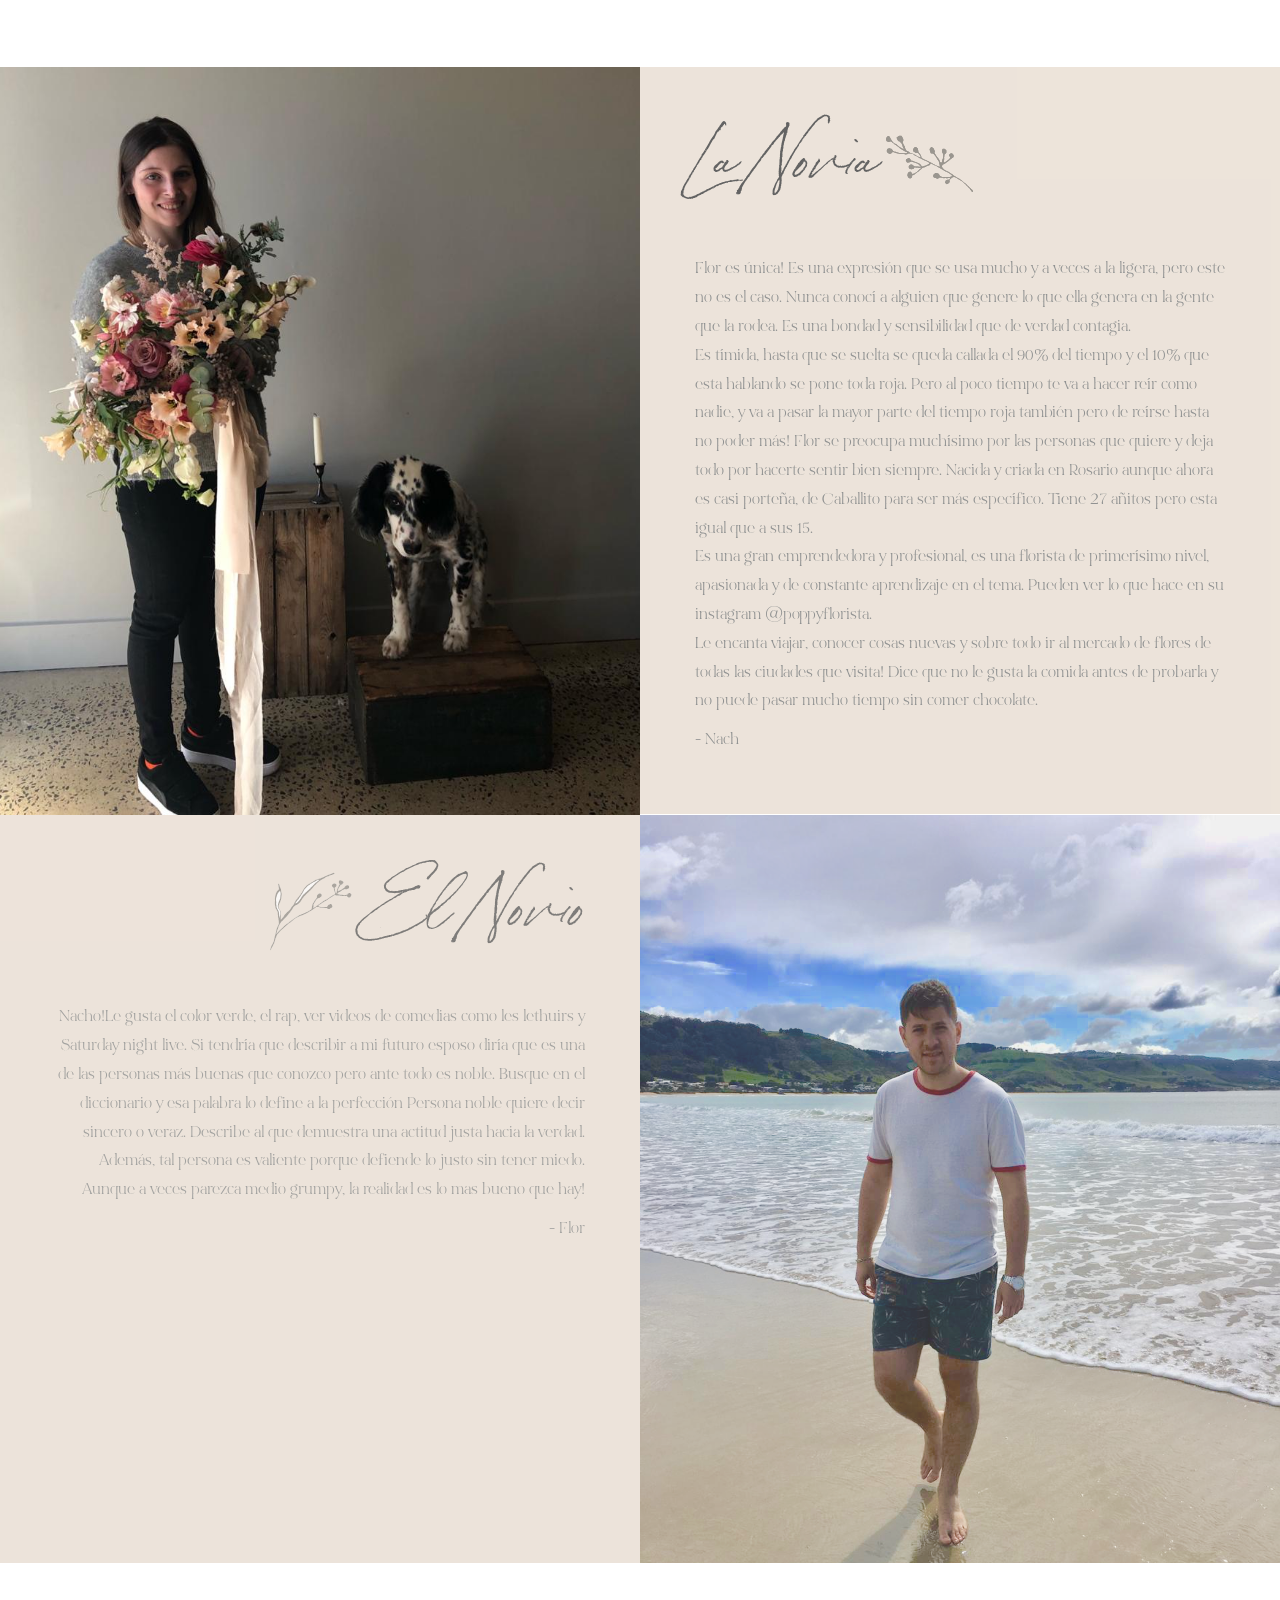
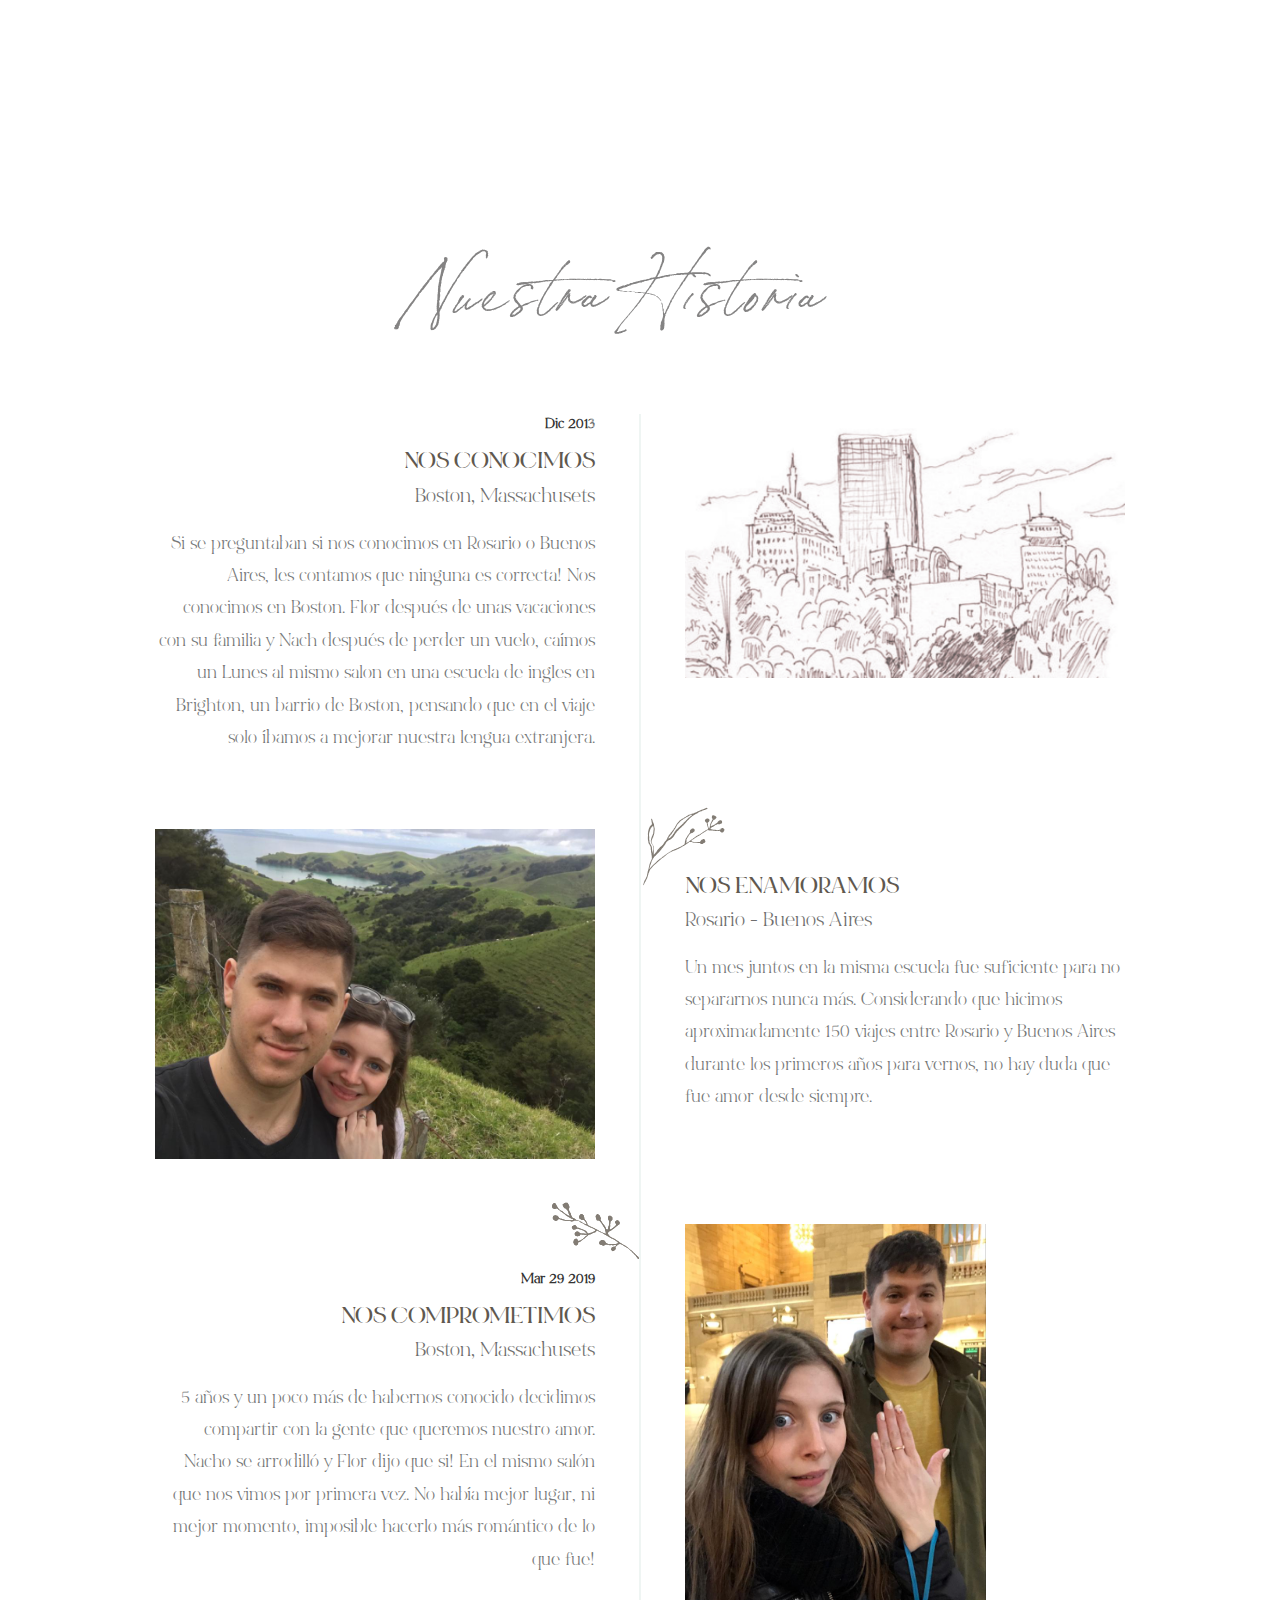
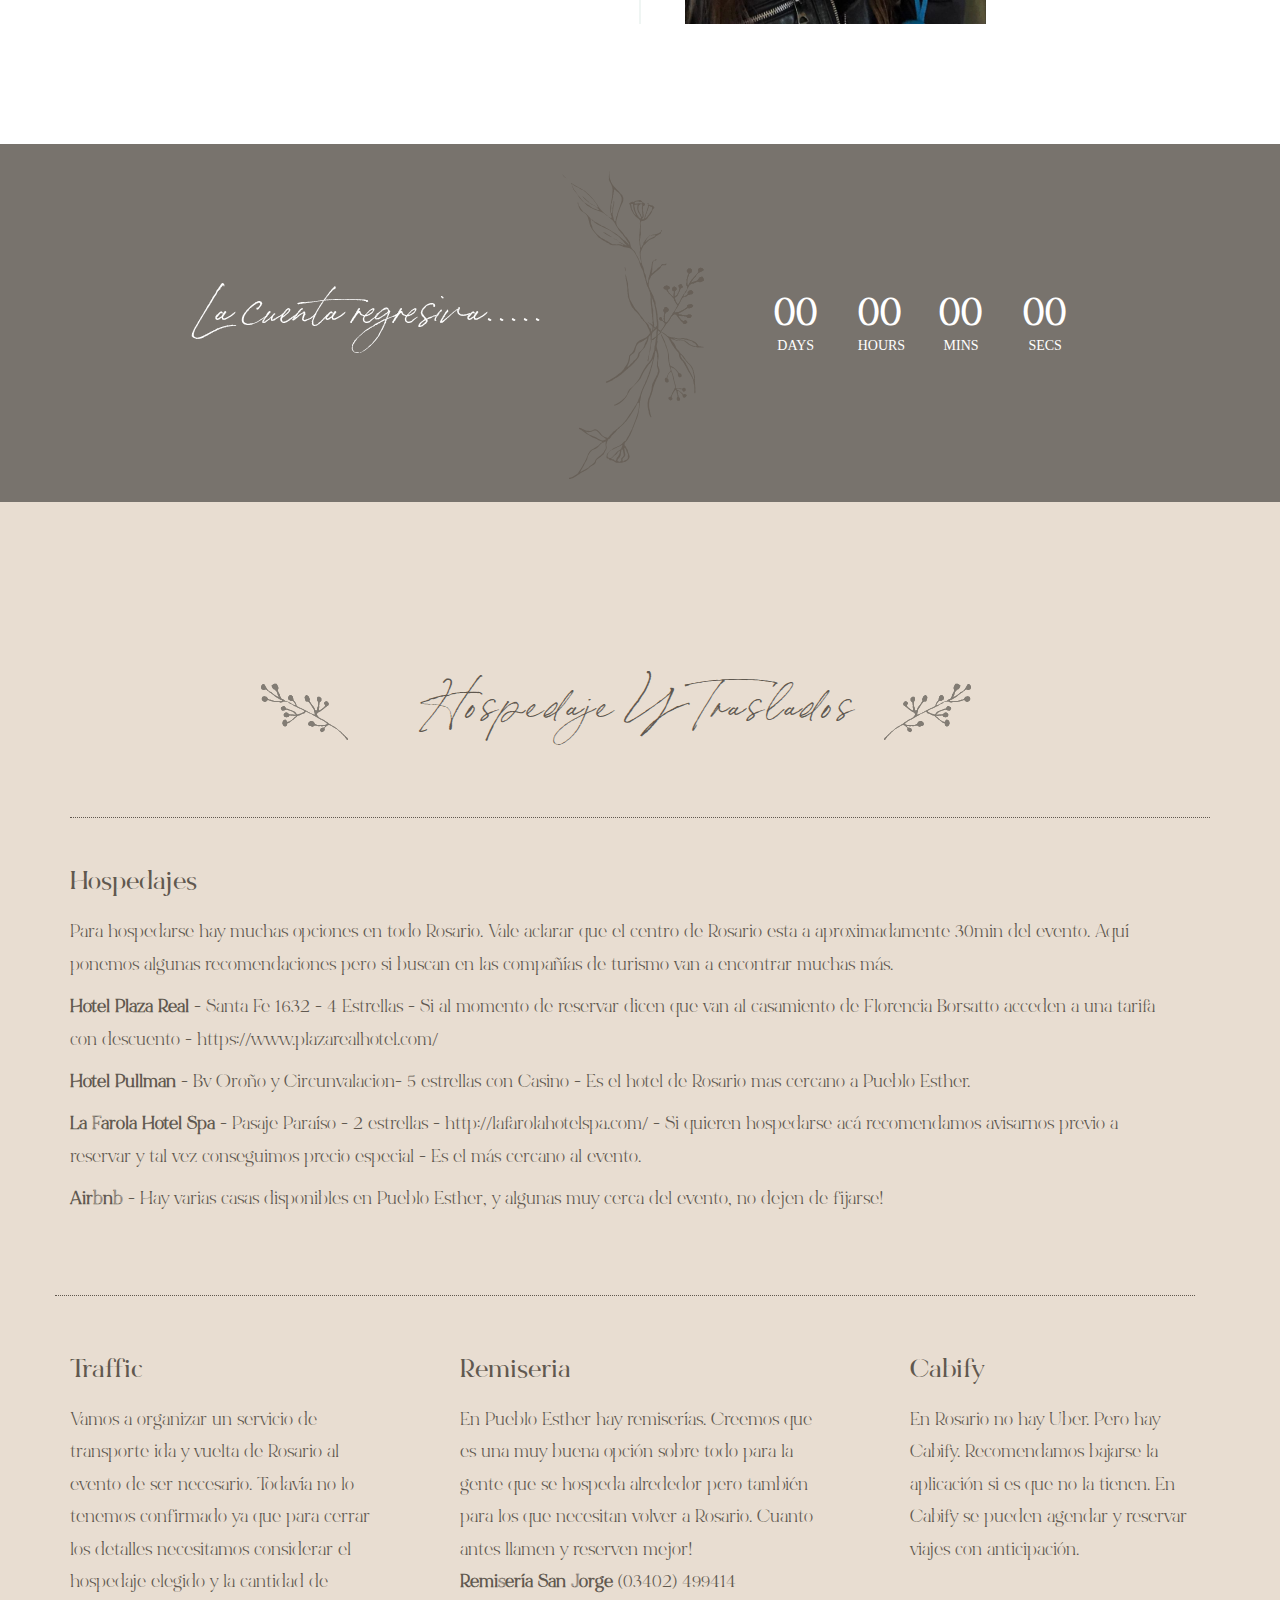
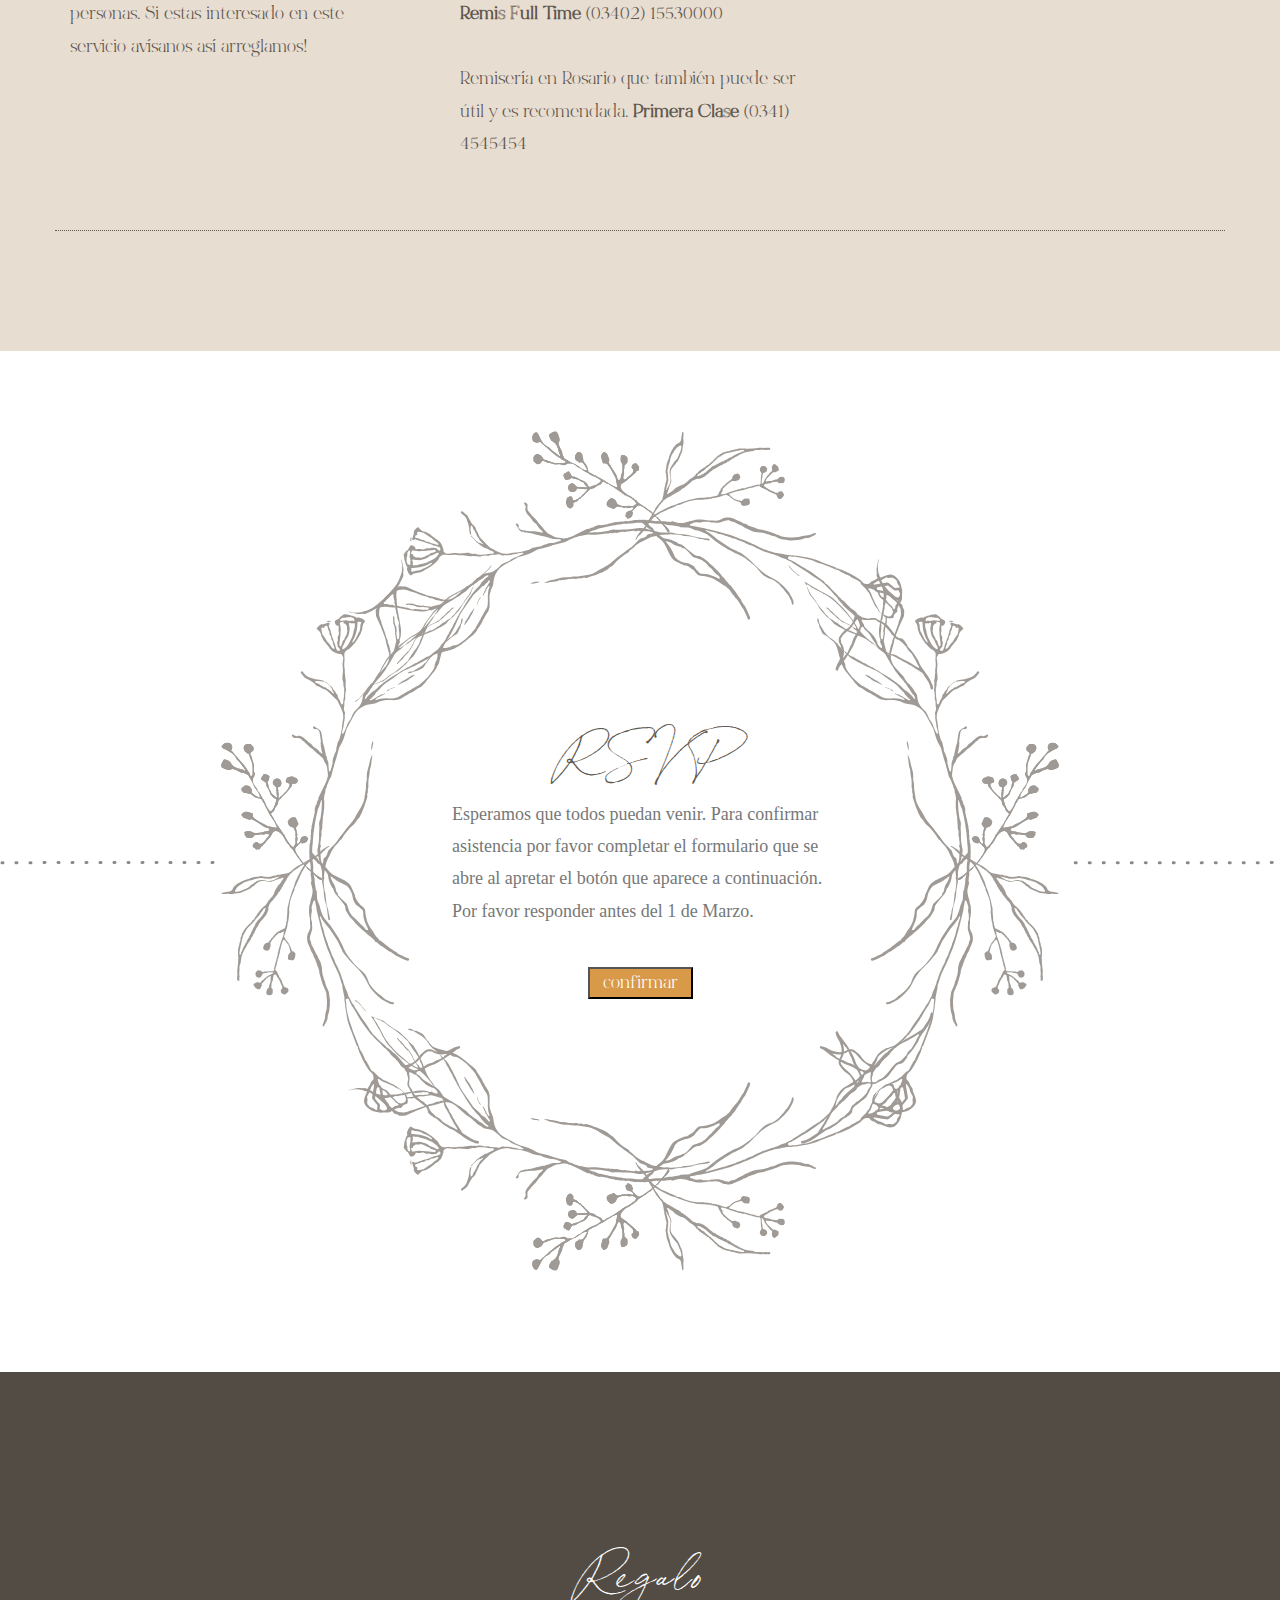
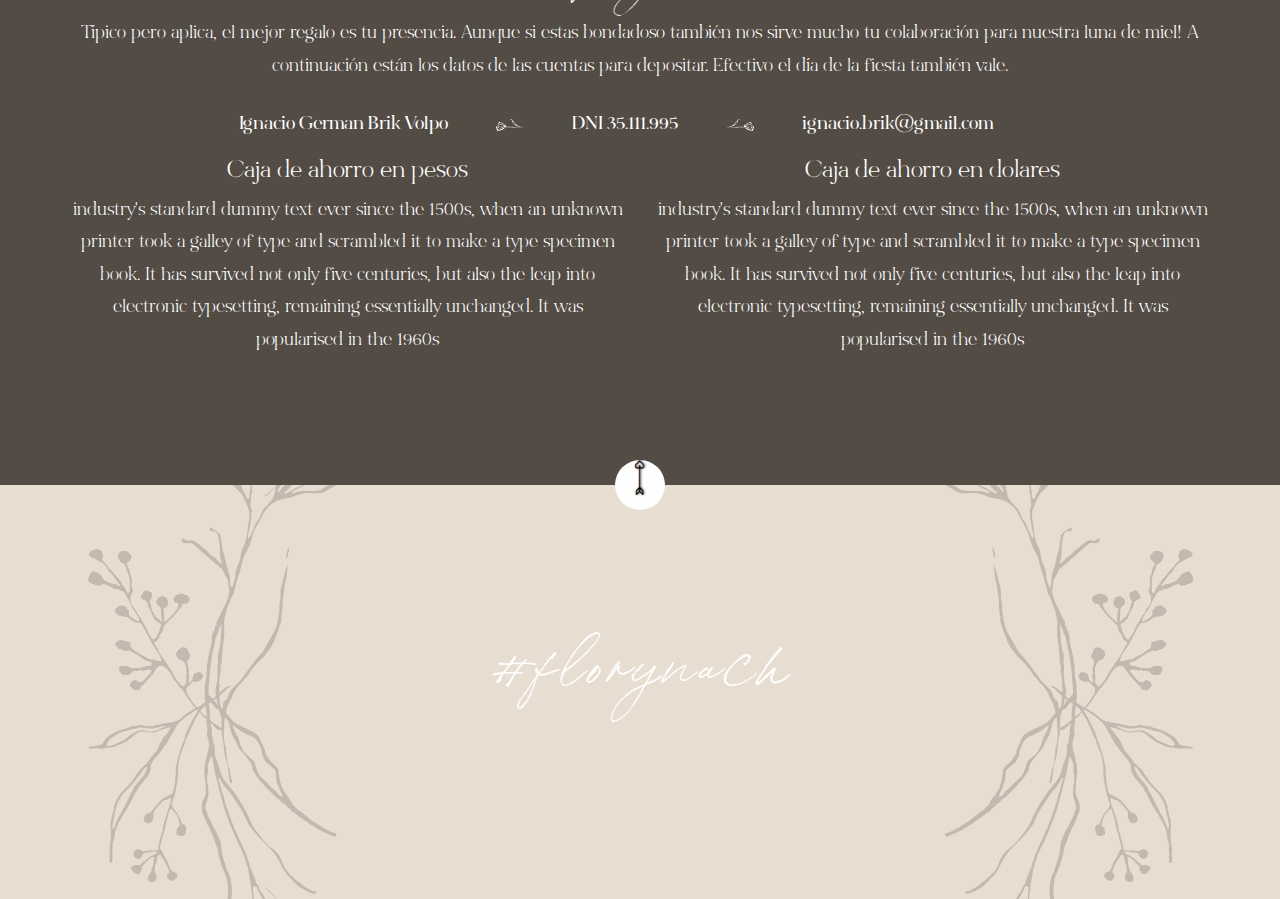
==== commit ea981a46: "fix mobile image and typo" ====
--- a/index-3.html
+++ b/index-3.html
@@ -221,7 +221,7 @@
                                     </div>
                                     <p>Flor es única! Es una expresión que se usa mucho y a veces a la ligera, pero este no es el caso. Nunca conocí a alguien que genere lo que ella genera en la gente que la rodea. Es una bondad y sensibilidad que de verdad contagia.<br>
                                         Es tímida, hasta que se suelta se queda callada el 90% del tiempo y el 10% que esta hablando se pone toda roja. Pero al poco tiempo te va a hacer reír como nadie, y va a pasar la mayor parte del tiempo roja también pero de reírse hasta no poder más! Flor se preocupa muchísimo por las personas que quiere y deja todo por hacerte sentir bien siempre.
-                                        Nacida y criada en Rosario aunque ahora es casi porteña, de Caballito para ser más específico. Tiene 28 añitos pero esta igual que a sus 15.<br>
+                                        Nacida y criada en Rosario aunque ahora es casi porteña, de Caballito para ser más específico. Tiene 27 añitos pero esta igual que a sus 15.<br>
                                         Es una gran emprendedora y profesional, es una florista de primerísimo nivel, apasionada y de constante aprendizaje en el tema. Pueden ver lo que hace en su instagram @poppyflorista.<br>
                                         Le encanta viajar, conocer cosas nuevas y sobre todo ir al mercado de flores de todas las ciudades que visita!
                                         Dice que no le gusta la comida antes de probarla y no puede pasar mucho tiempo sin comer chocolate.</p>
@@ -383,7 +383,7 @@
                         <h3>Hospedajes</h3>
                         <p>Para hospedarse hay muchas opciones en todo Rosario. Vale aclarar que el centro de Rosario esta a aproximadamente 30min del evento. Aquí ponemos algunas recomendaciones pero si buscan en las compañías de turismo van a encontrar muchas más.</p>
                         <p> <b> Hotel Plaza Real </b> - Santa Fe 1632 - 4 Estrellas - Si al momento de reservar dicen que van al casamiento de Florencia Borsatto acceden a una tarifa con descuento - https://www.plazarealhotel.com/</p>
-                        <p> <b> Hotel Pullman </b> - Blv Oroño y Circunvalacion- 5 estrellas con Casino - Es el hotel de Rosario mas cercano a Pueblo Esther.</p>
+                        <p> <b> Hotel Pullman </b> - Bv Oroño y Circunvalacion- 5 estrellas con Casino - Es el hotel de Rosario mas cercano a Pueblo Esther.</p>
                         <p> <b> La Farola Hotel Spa </b> - Pasaje Paraíso - 2 estrellas - http://lafarolahotelspa.com/ - Si quieren hospedarse acá recomendamos avisarnos previo a reservar y tal vez conseguimos precio especial - Es el más cercano al evento. </p>
                         <p> <b> Airbnb </b> - Hay varias casas disponibles en Pueblo Esther, y algunas muy cerca del evento, no dejen de fijarse! </p>
                     </div>
@@ -394,7 +394,7 @@
 
                 <div class="row content hospedaje">
                     <div class="col col-md-4 getting-there-details">
-                        <h3>Trafic</h3>
+                        <h3>Traffic</h3>
                         <p> Vamos a organizar un servicio de transporte ida y vuelta de Rosario al evento de ser necesario. Todavía no lo tenemos confirmado ya que para cerrar los detalles necesitamos considerar el hospedaje elegido y la cantidad de personas. Si estas interesado en este servicio avísanos así arreglamos!</p>
                     </div>
                     <div class="col col-md-4 getting-there-details second">
--- a/css/style.css
+++ b/css/style.css
@@ -2032,6 +2032,12 @@
   left: 0;
   top: 0;
   z-index: 50;
+}
+
+@media (max-width: 767px) {
+  .static-hero {
+    background-size: 300% 100% !important;
+  }
 }
 
 .static-hero:before {
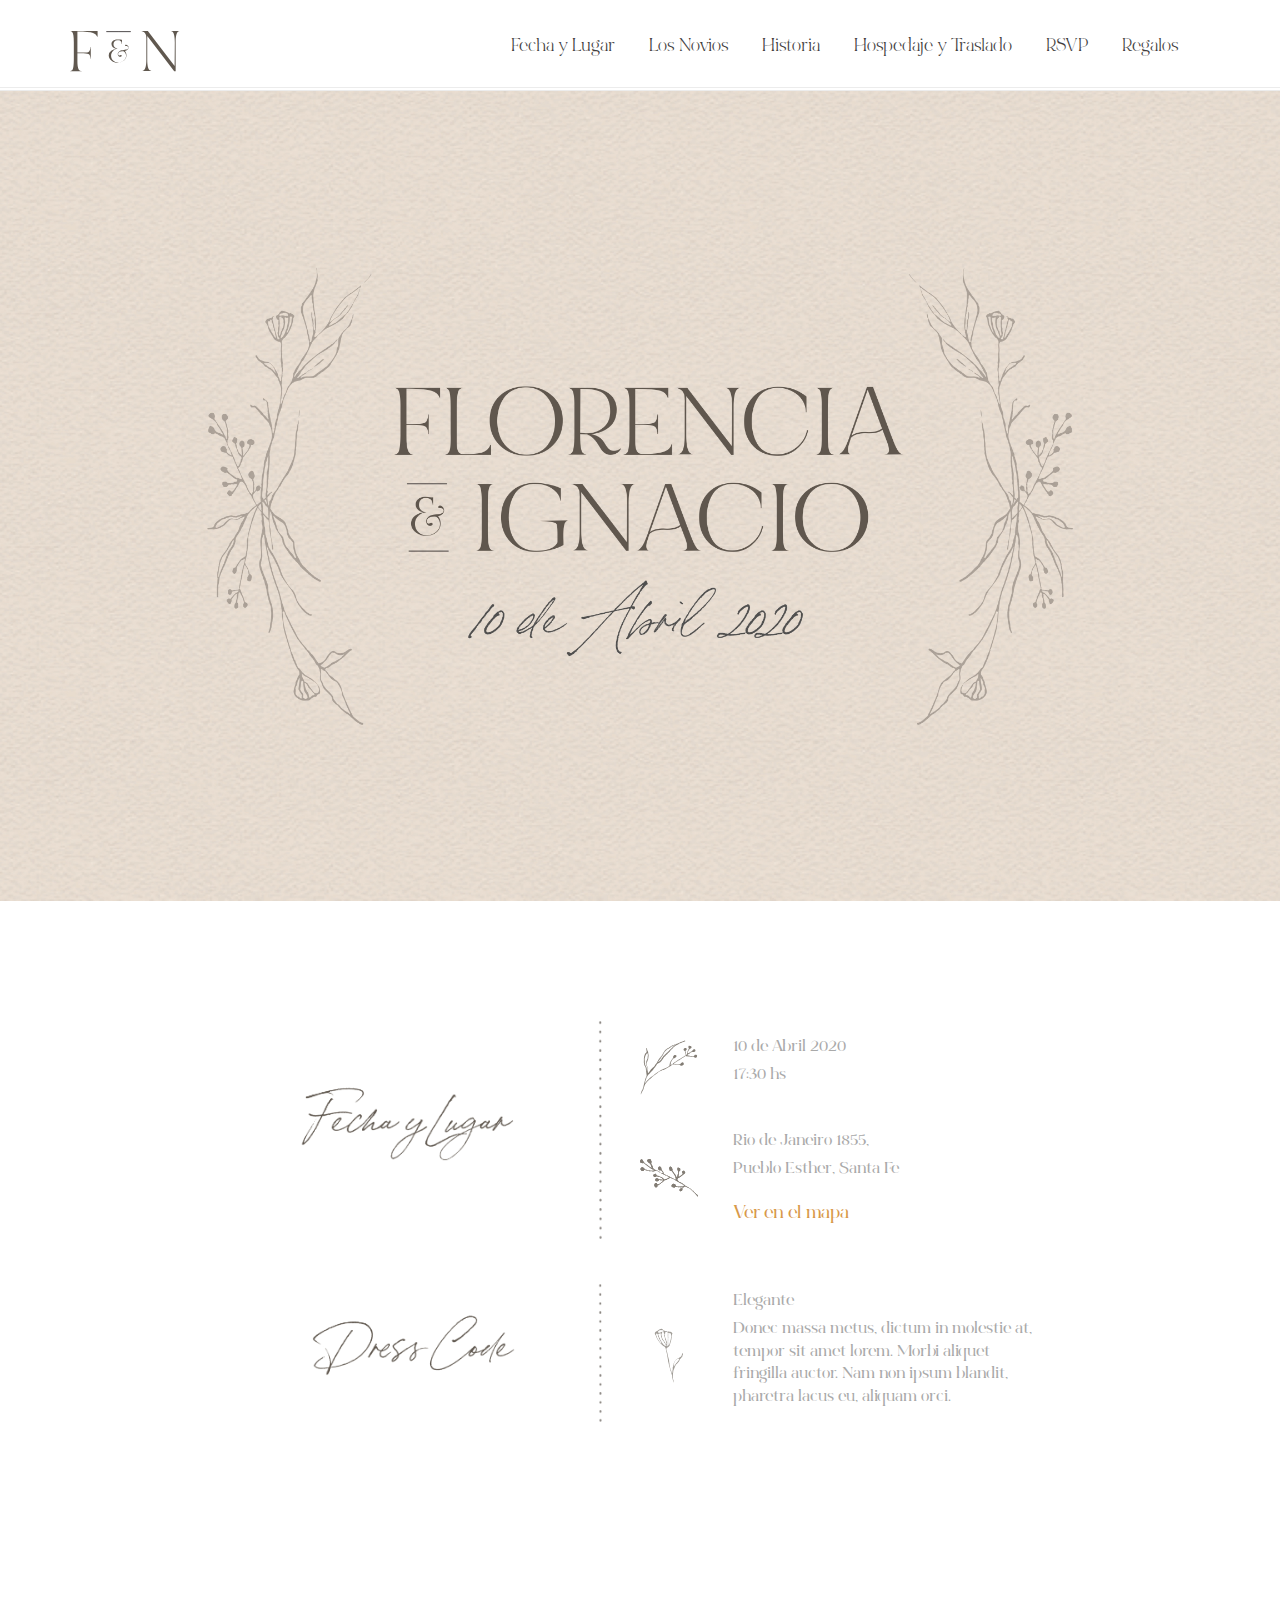
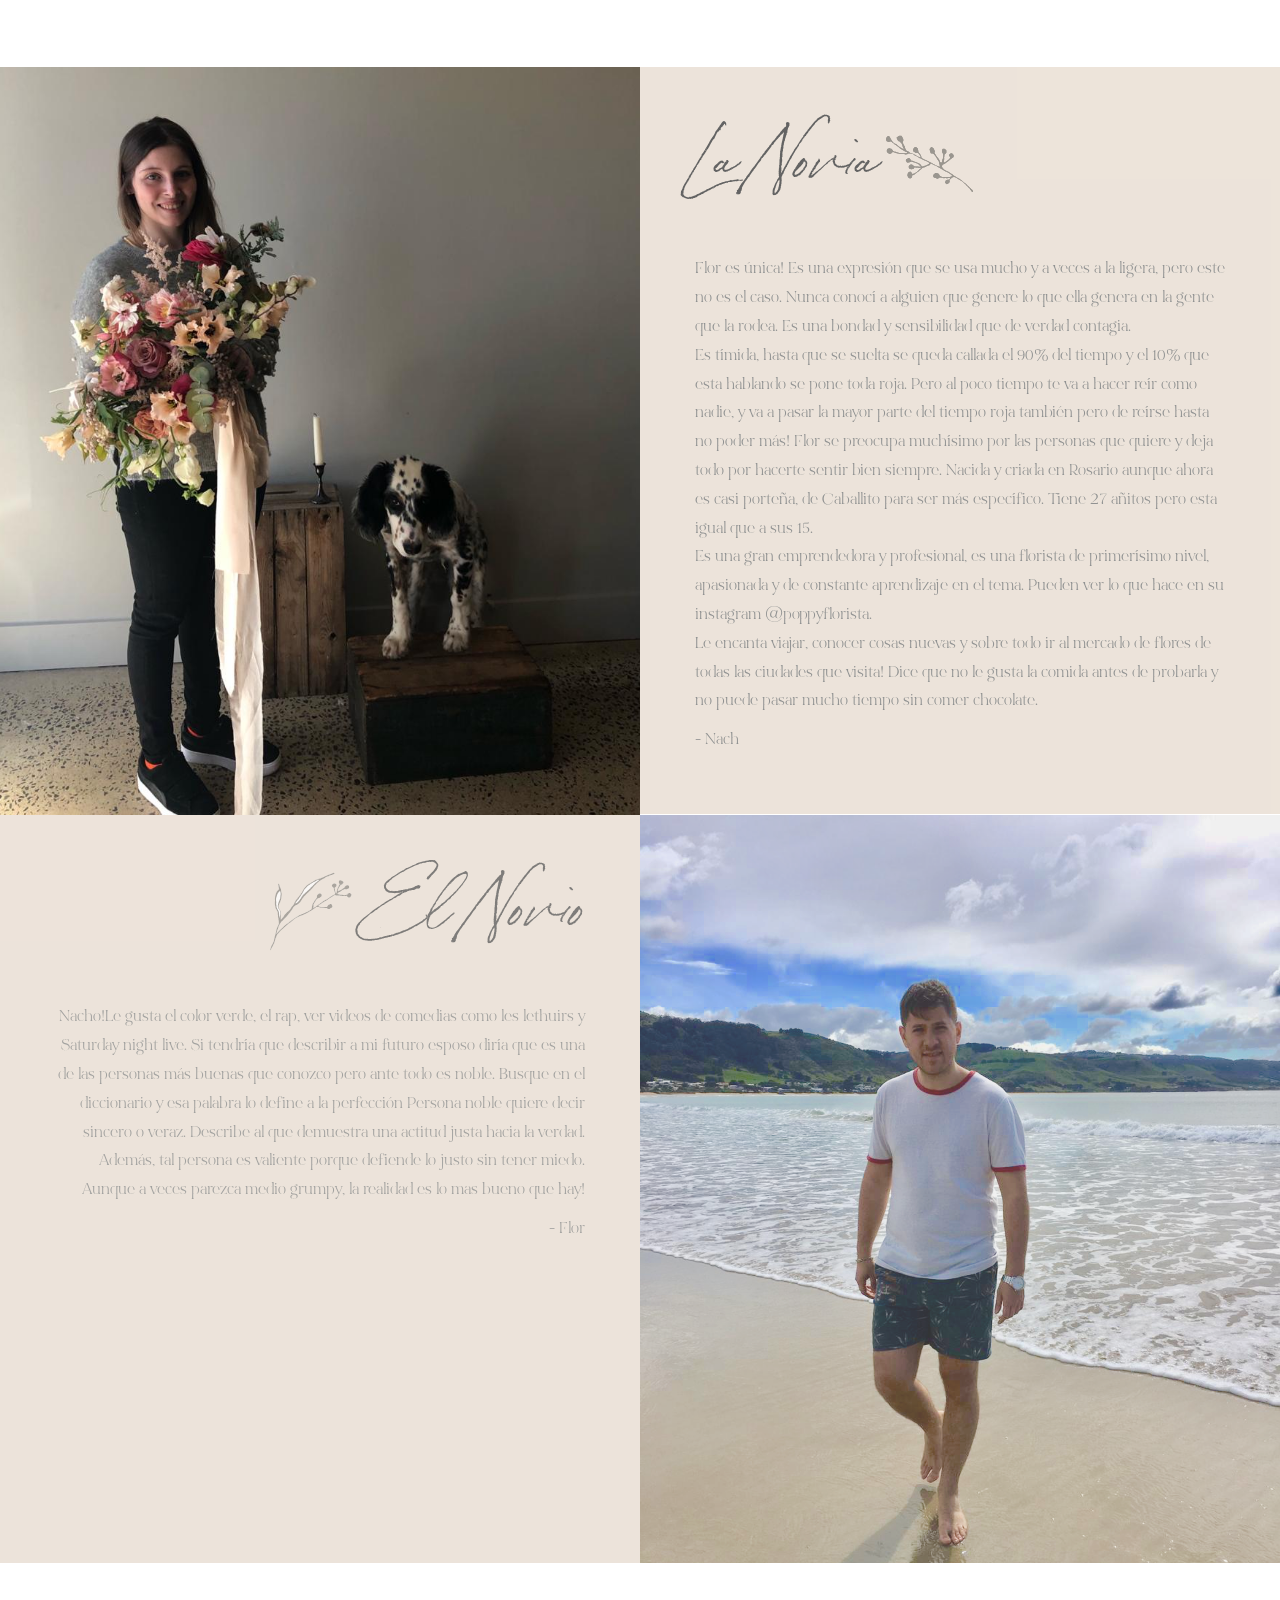
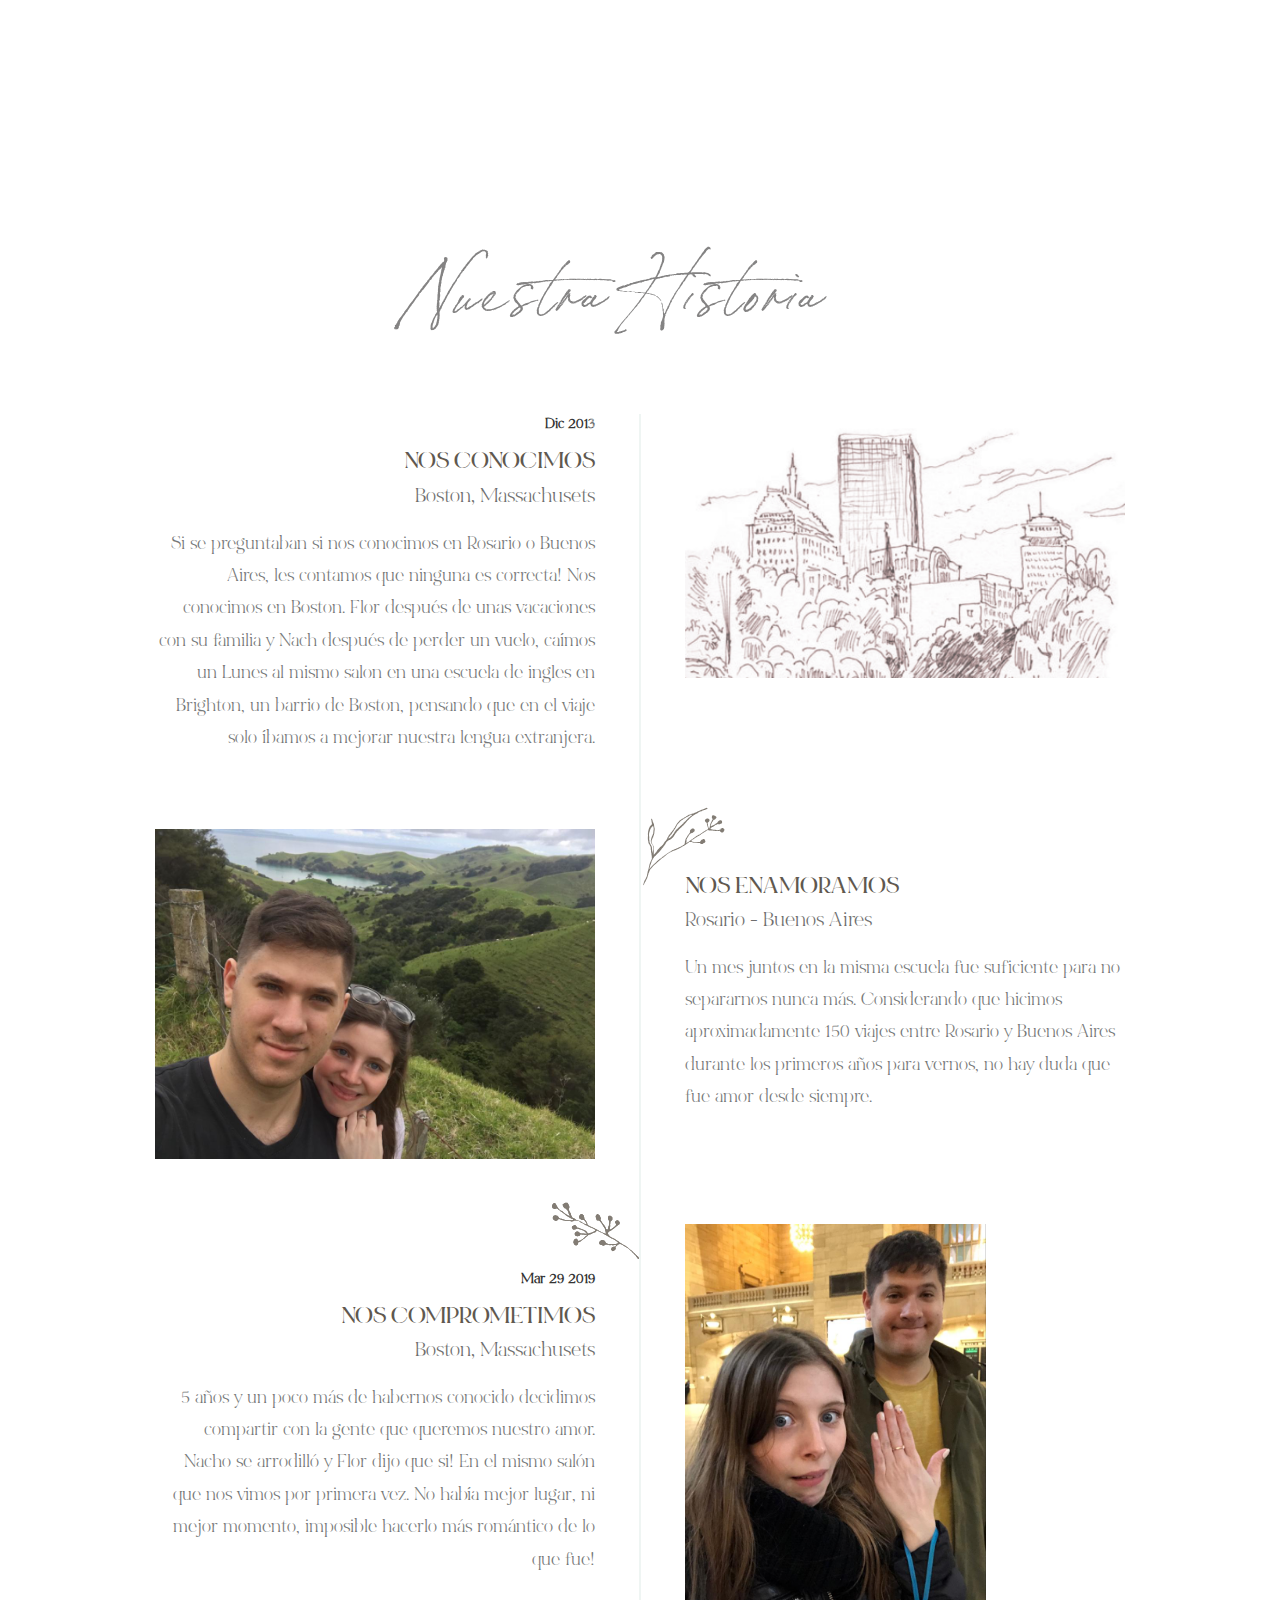
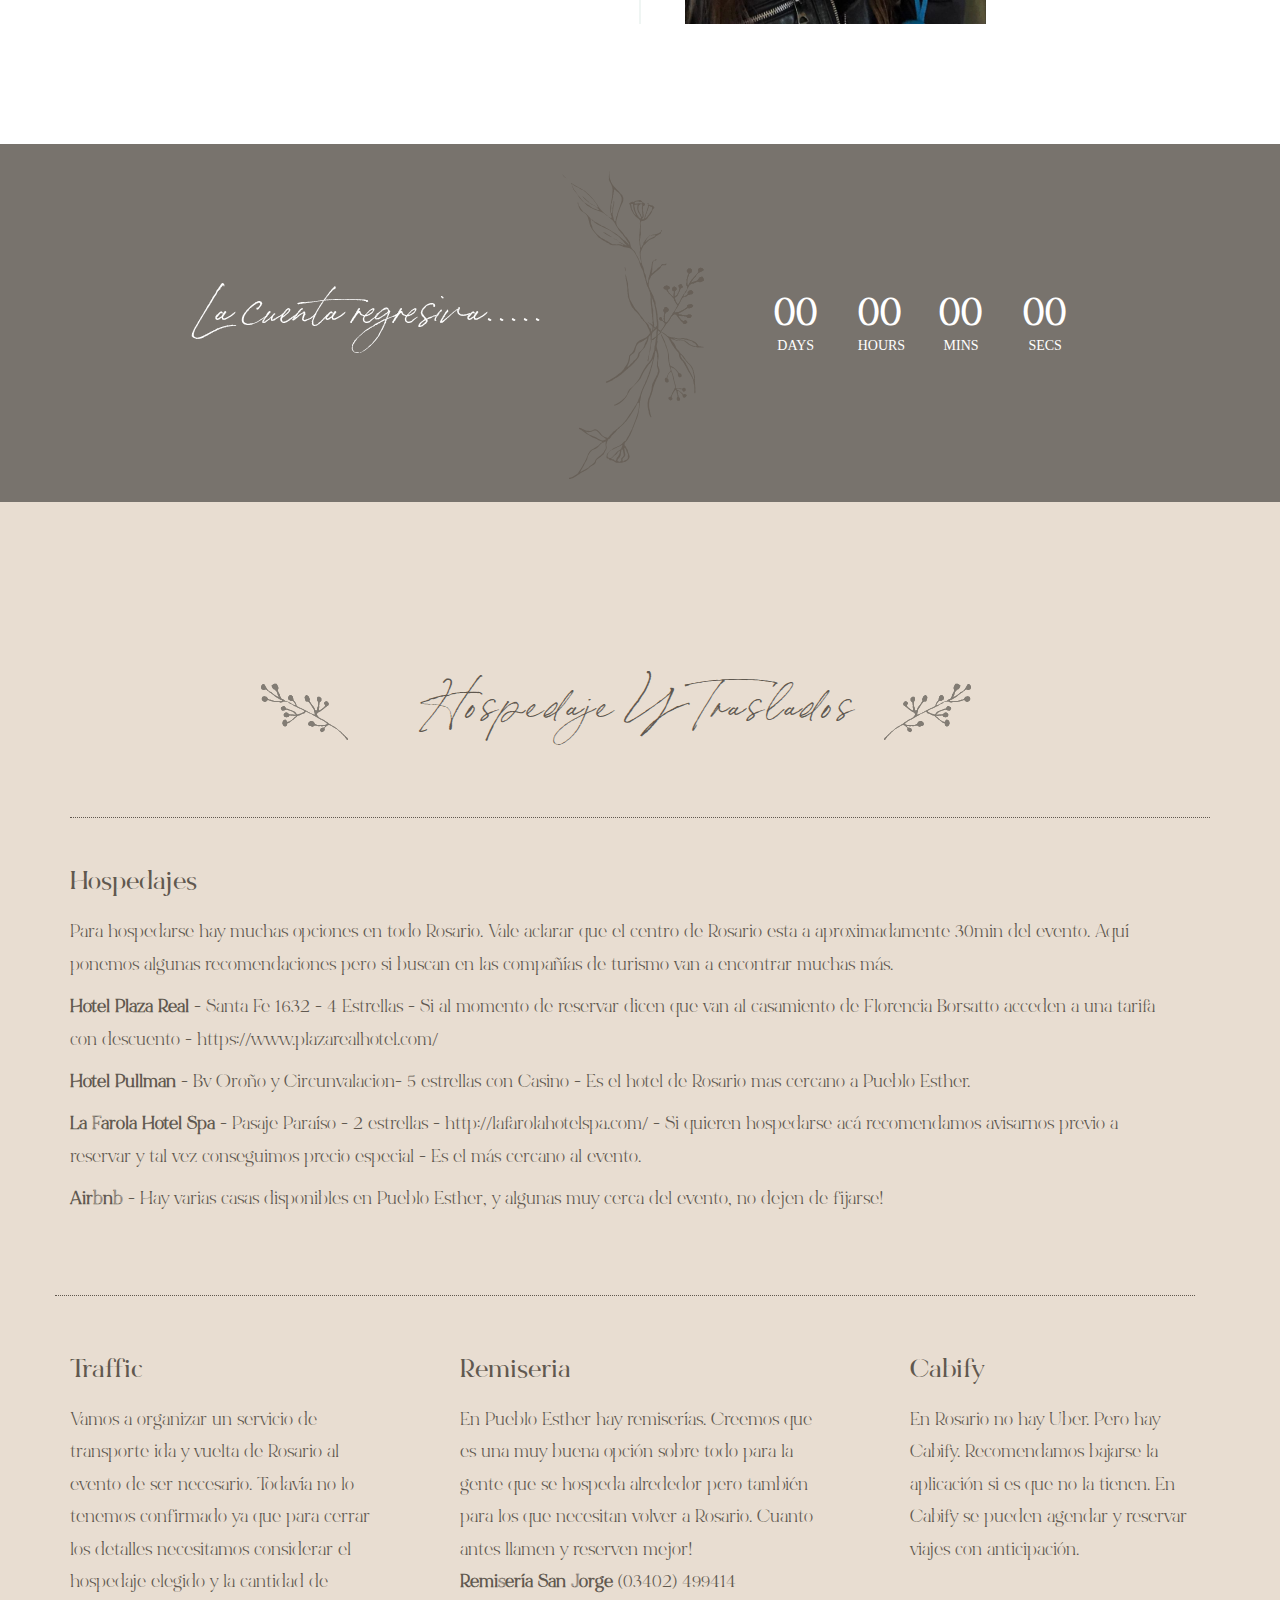
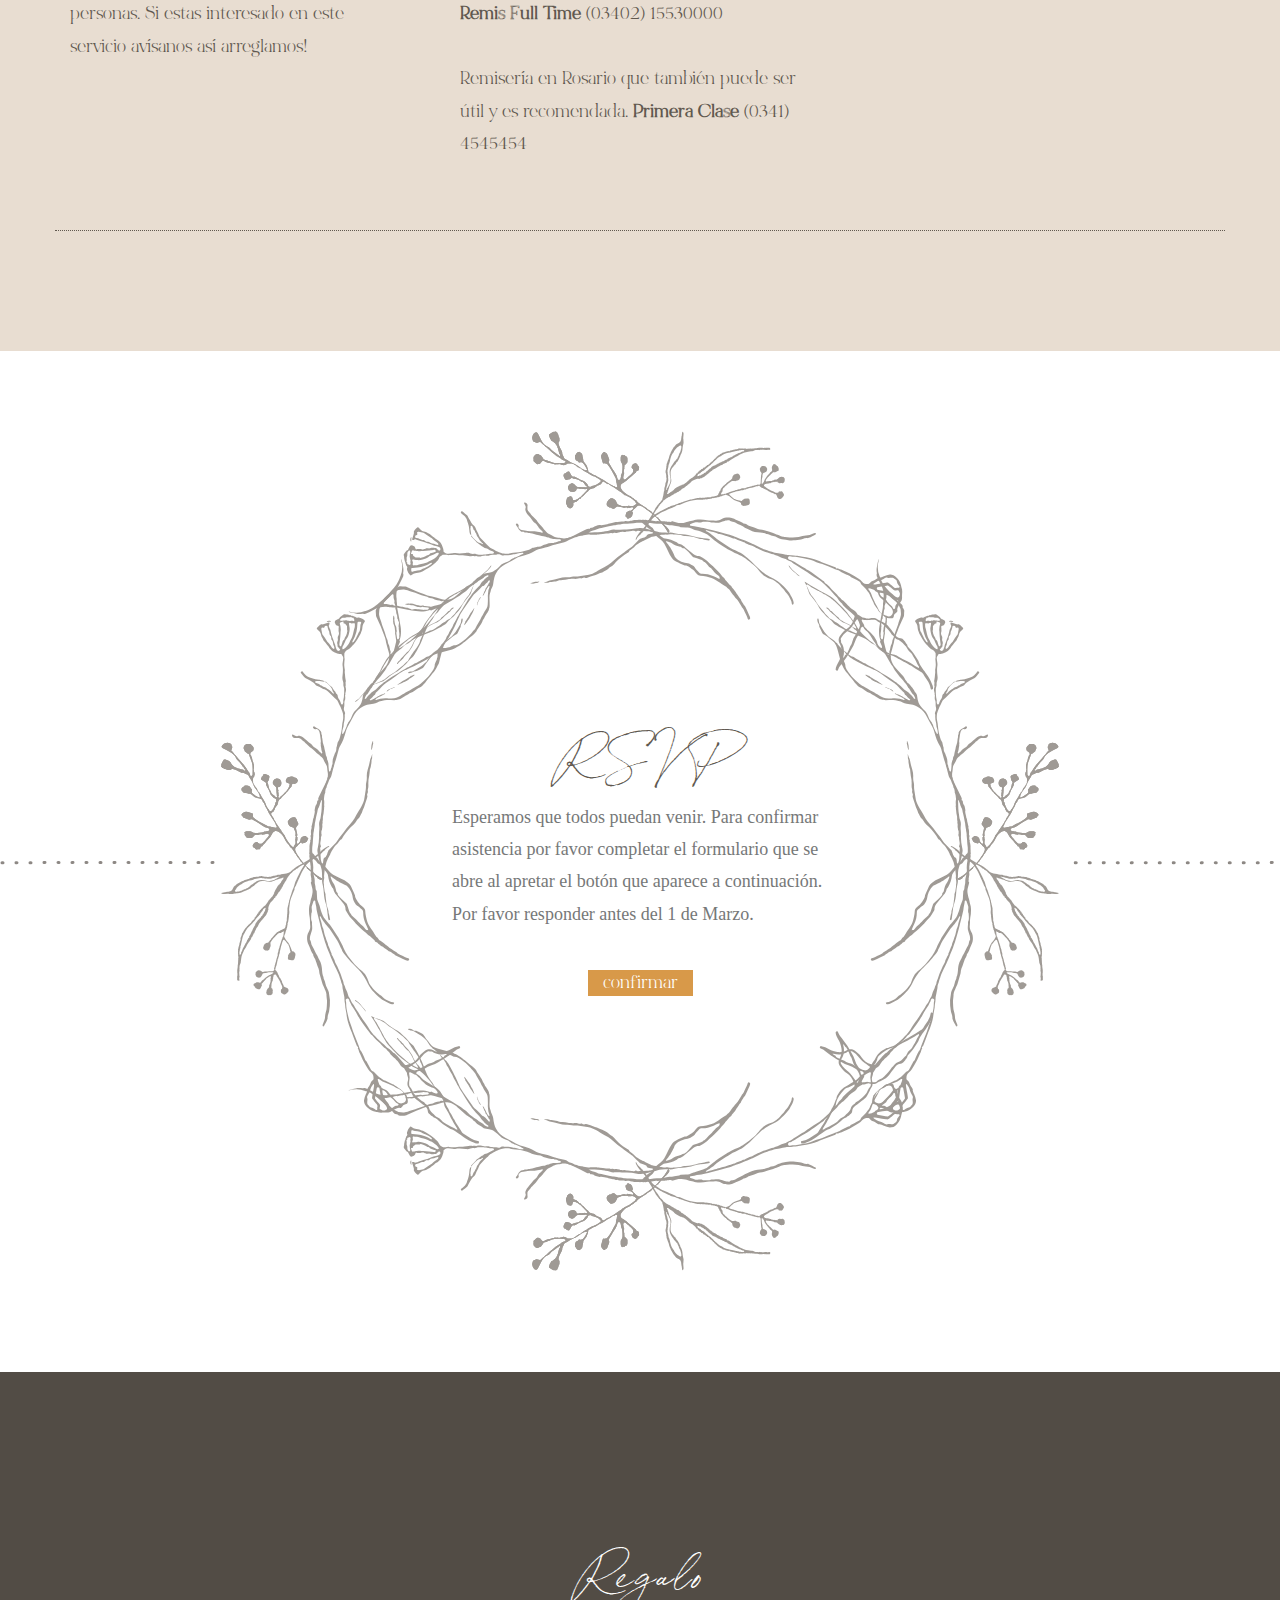
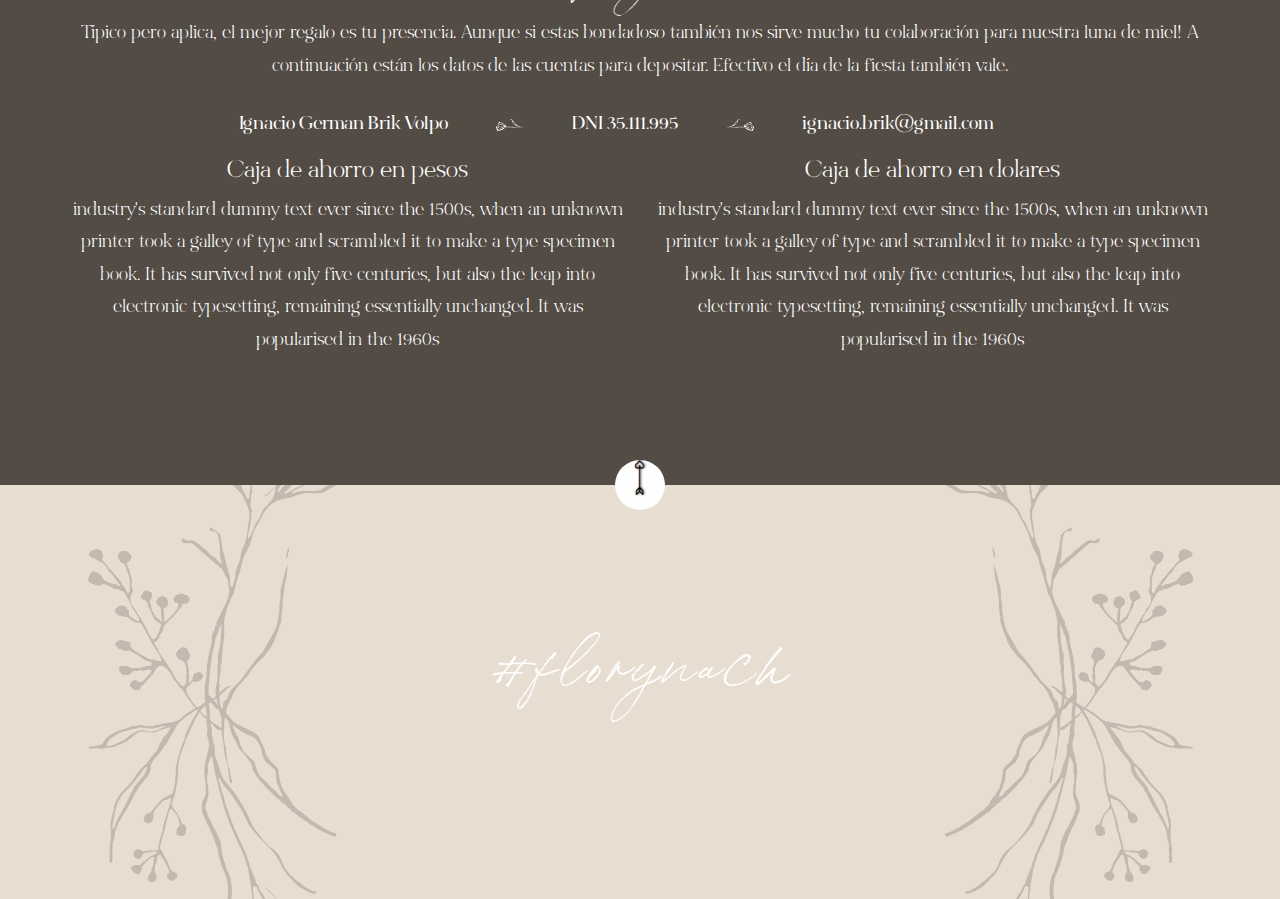
==== commit 559e3b48: "add link to form" ====
--- a/index-3.html
+++ b/index-3.html
@@ -485,7 +485,7 @@
                     <div class="text-and-button">
                         <p>Esperamos que todos puedan venir. Para confirmar asistencia por favor completar el formulario que se abre al apretar el botón que aparece a continuación.
                             Por favor responder antes del 1 de Marzo.</p>
-                        <button class="submit">confirmar</button>
+                        <a class="submit" href="https://forms.gle/yJyMcSzbEgf2uux28" target="_blank">confirmar</a>
                     </div>
                 <!--</div> &lt;!&ndash; end row &ndash;&gt;-->
             </div> <!-- end container -->
--- a/css/style.css
+++ b/css/style.css
@@ -3521,12 +3521,14 @@
     max-width: 80%;
   }
 }
-.rsvp-section .container .text-and-button button {
+.rsvp-section .container .text-and-button a {
   font-family: "BonVivantSerif";
   background-color: #d89949;
   color: white;
   width: 105px;
   margin-top: 30px;
+  border: none;
+  text-align: center;
 }
 
 .rsvp-section .content p {
@@ -3610,7 +3612,7 @@
   text-align: center;
 }
 
-.rsvp-section .form .submit-btn button {
+.rsvp-section .form .submit-btn a {
   background-color: #e8ddd1;
   height: 45px;
   line-height: 45px;
@@ -3635,7 +3637,7 @@
 }
 
 @media (max-width: 991px) {
-  .rsvp-section .form .submit-btn button {
+  .rsvp-section .form .submit-btn a {
     height: 40px;
     line-height: 40px;
     font-size: 15px;
